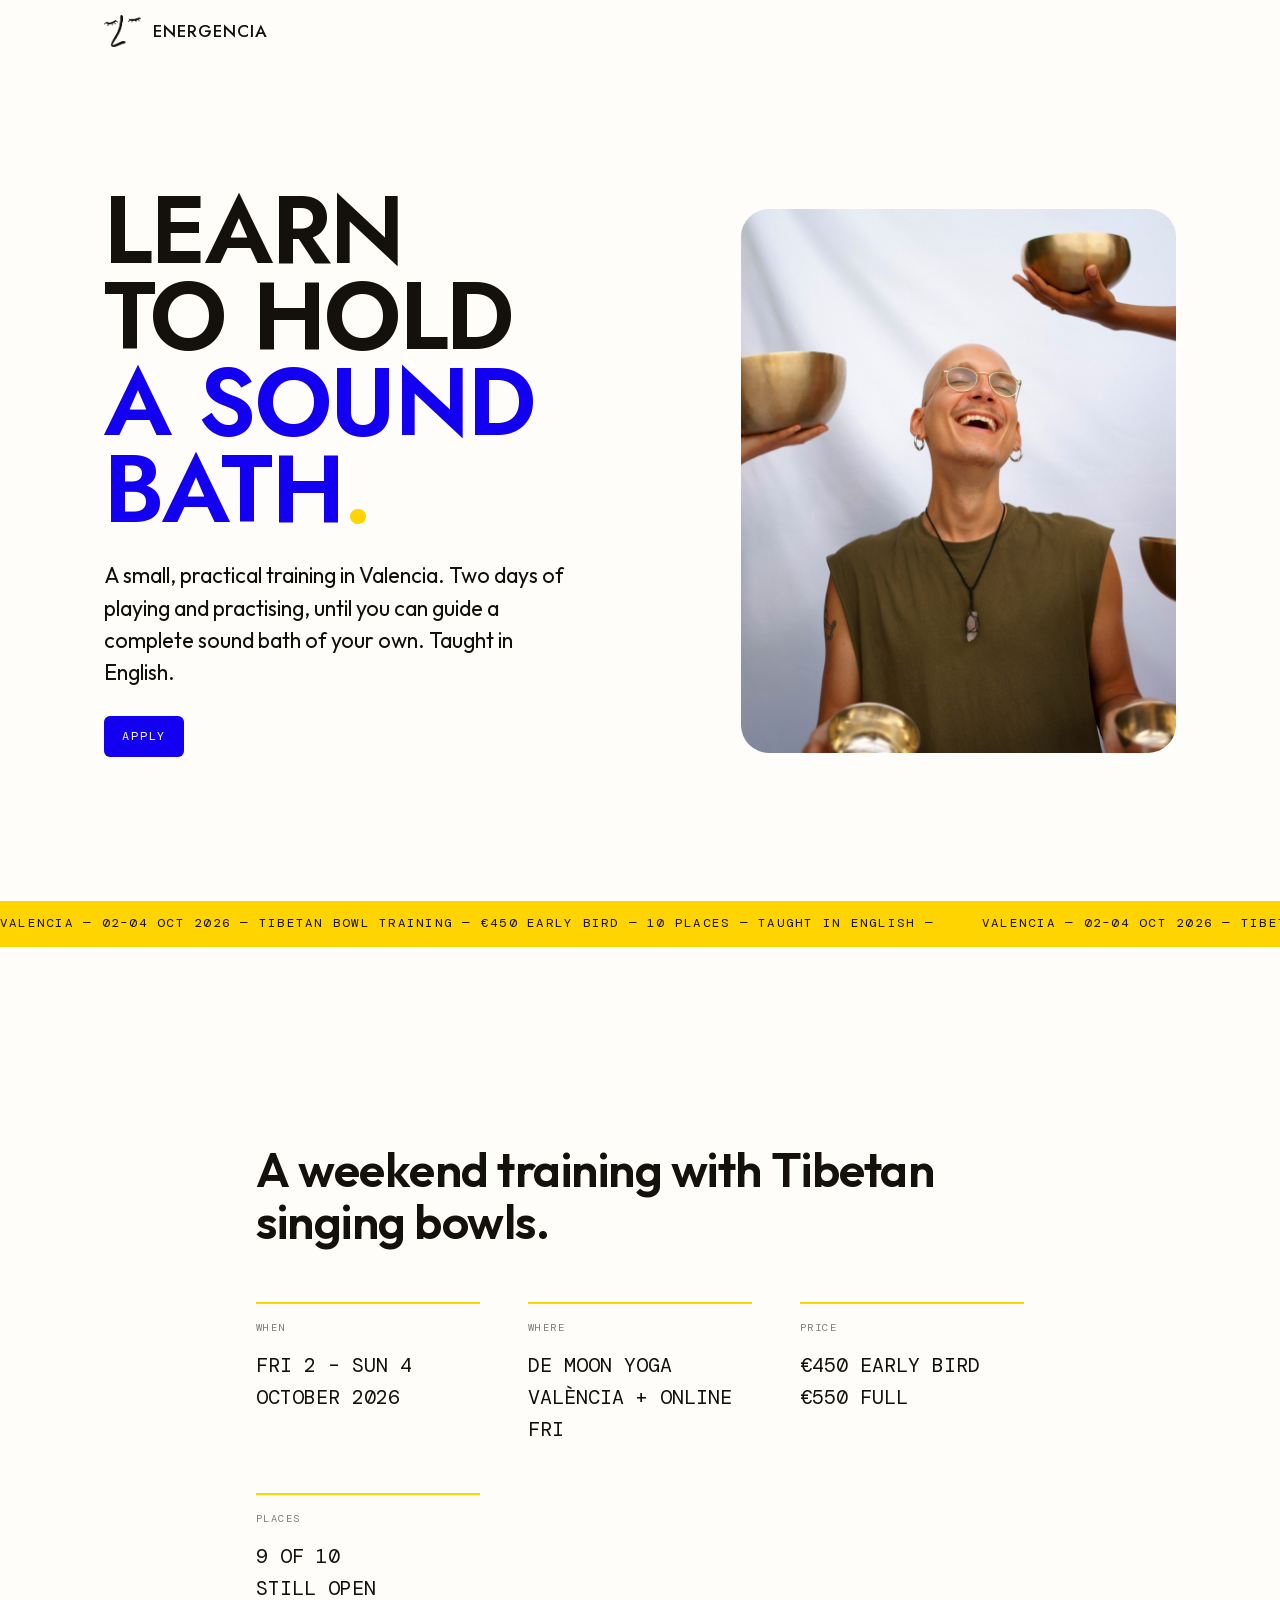
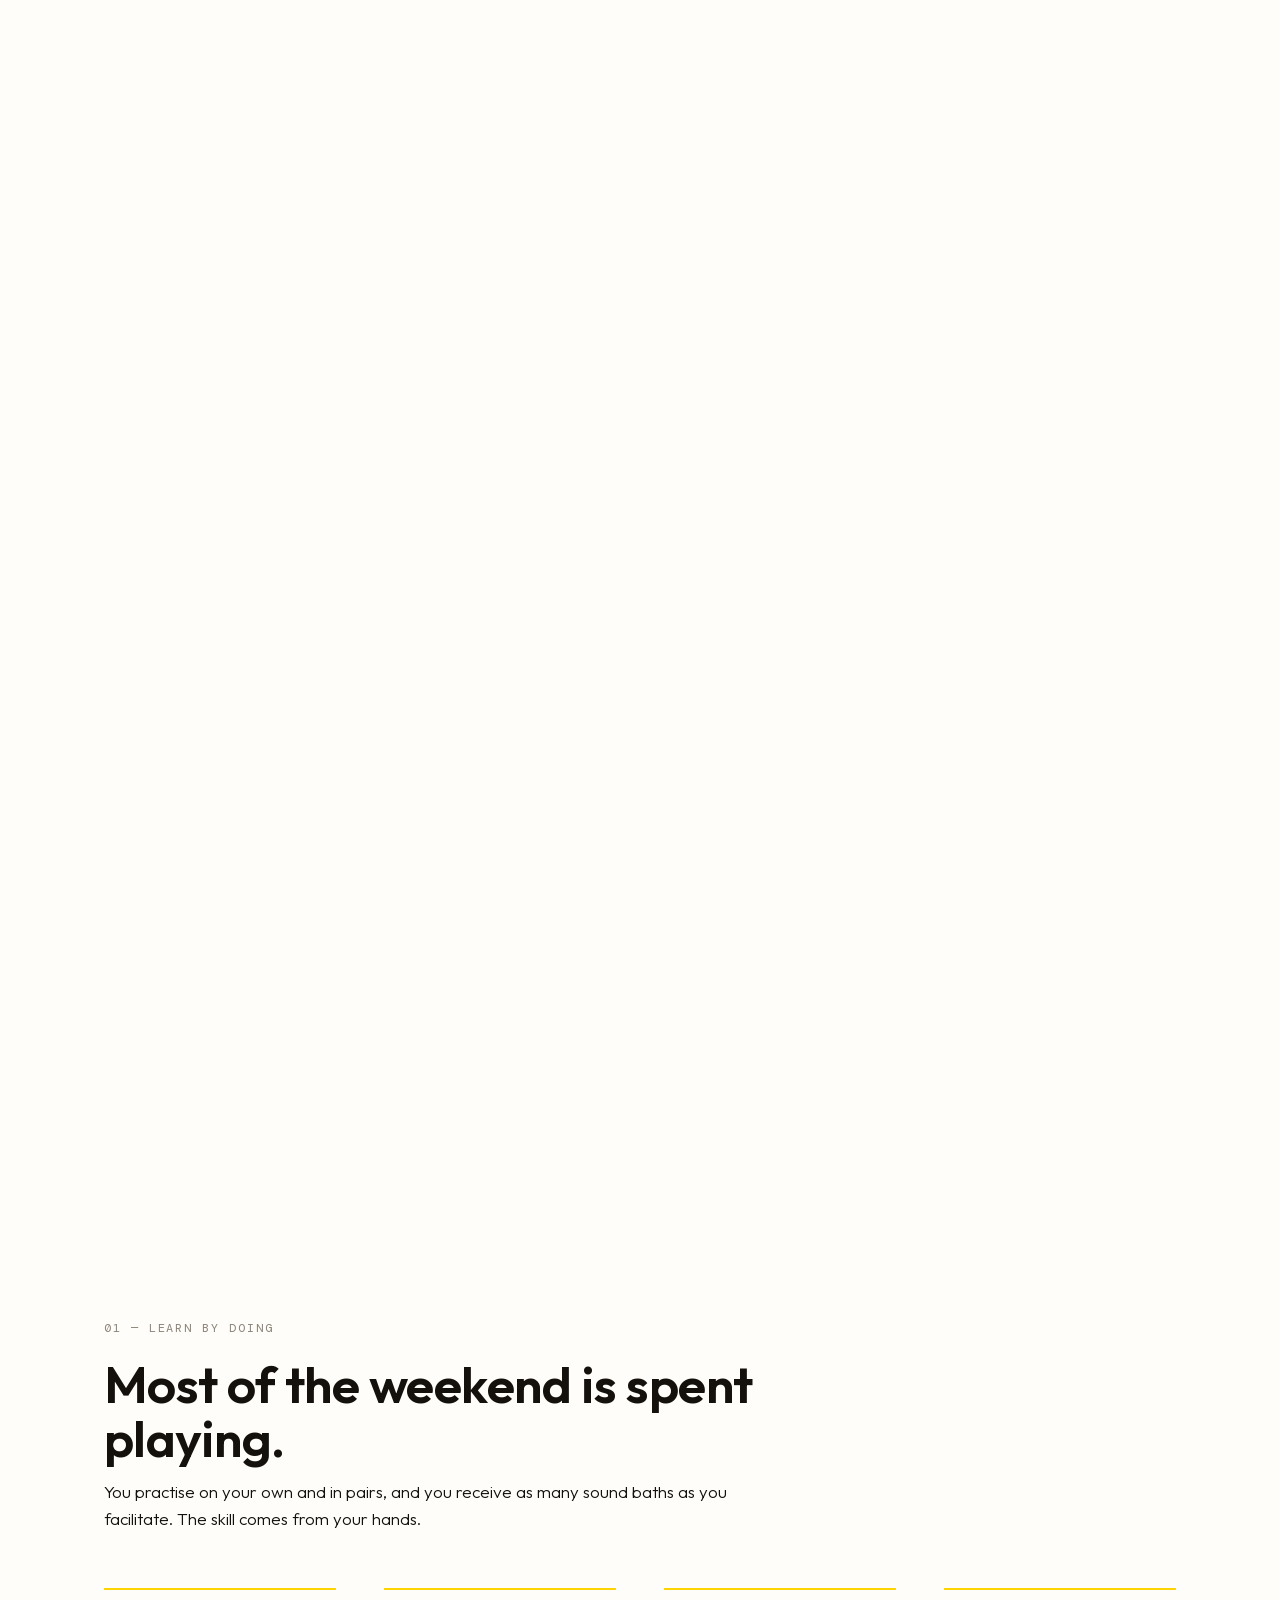
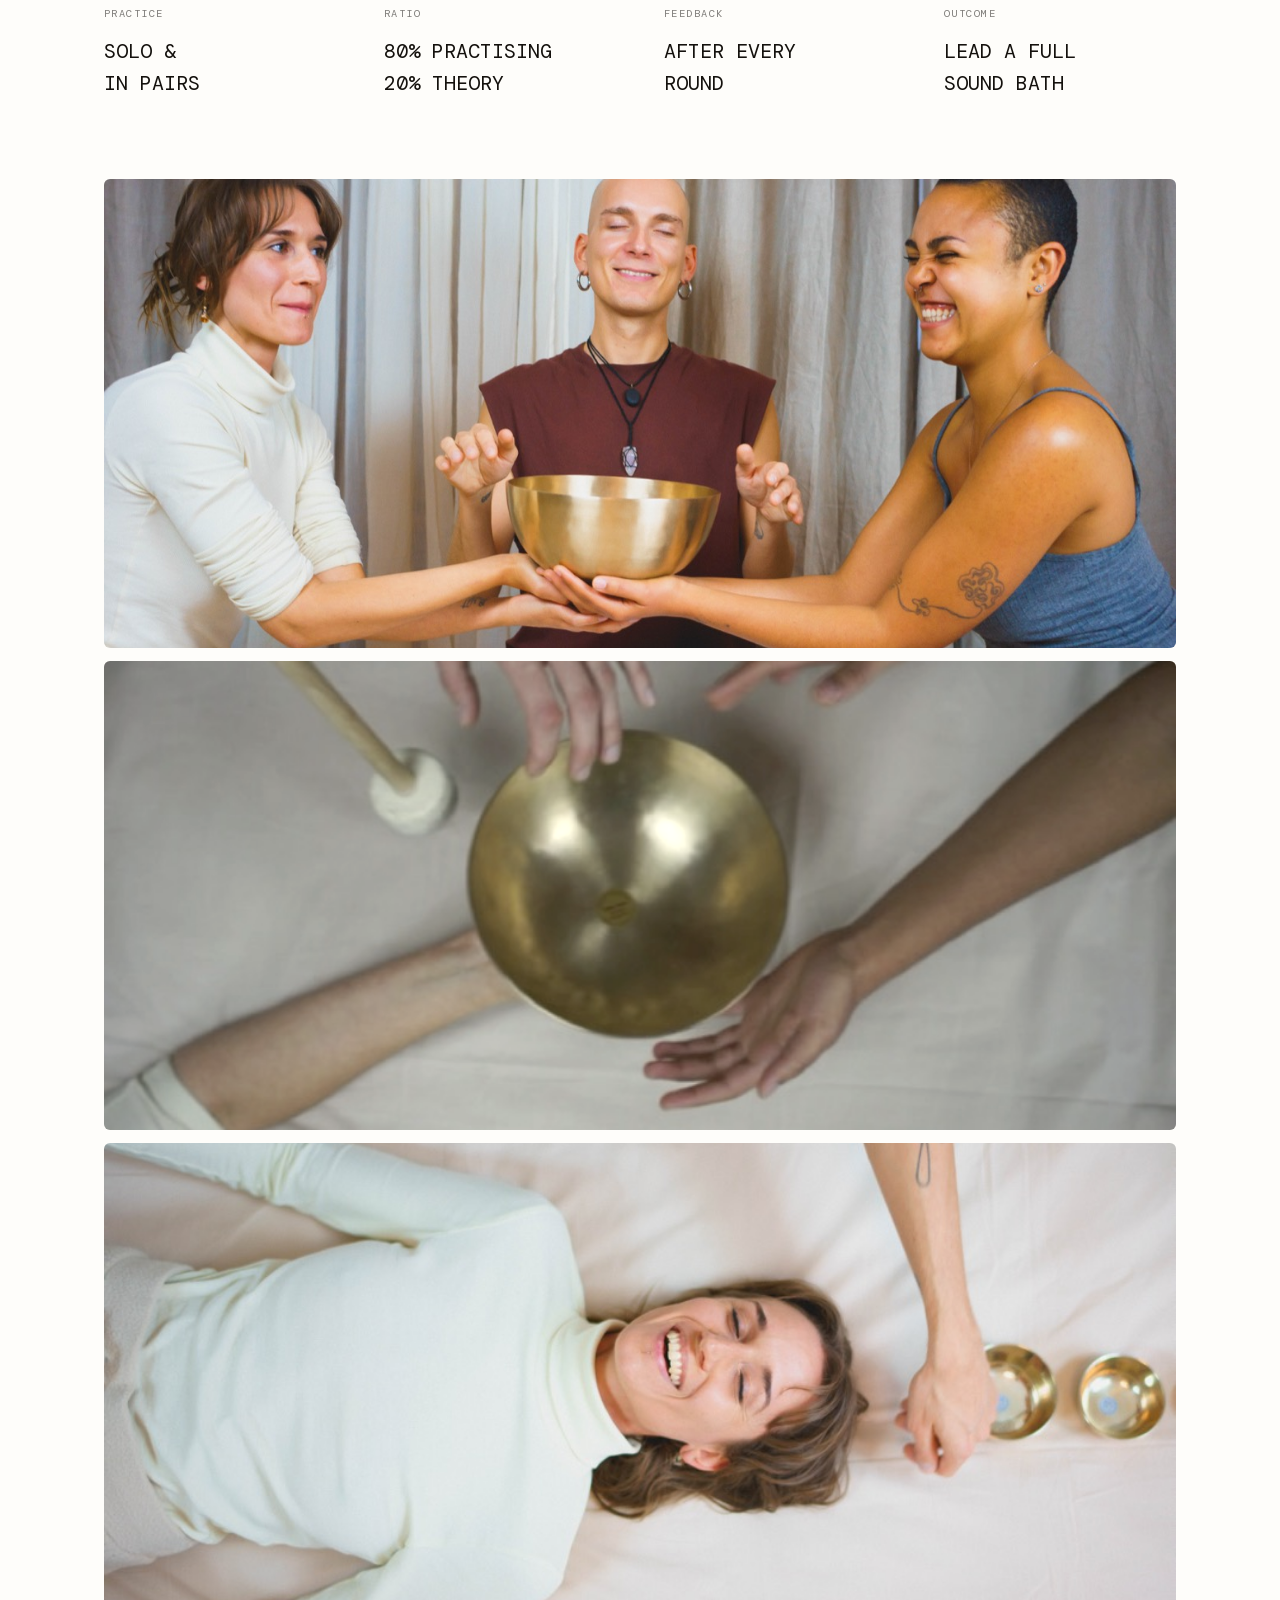
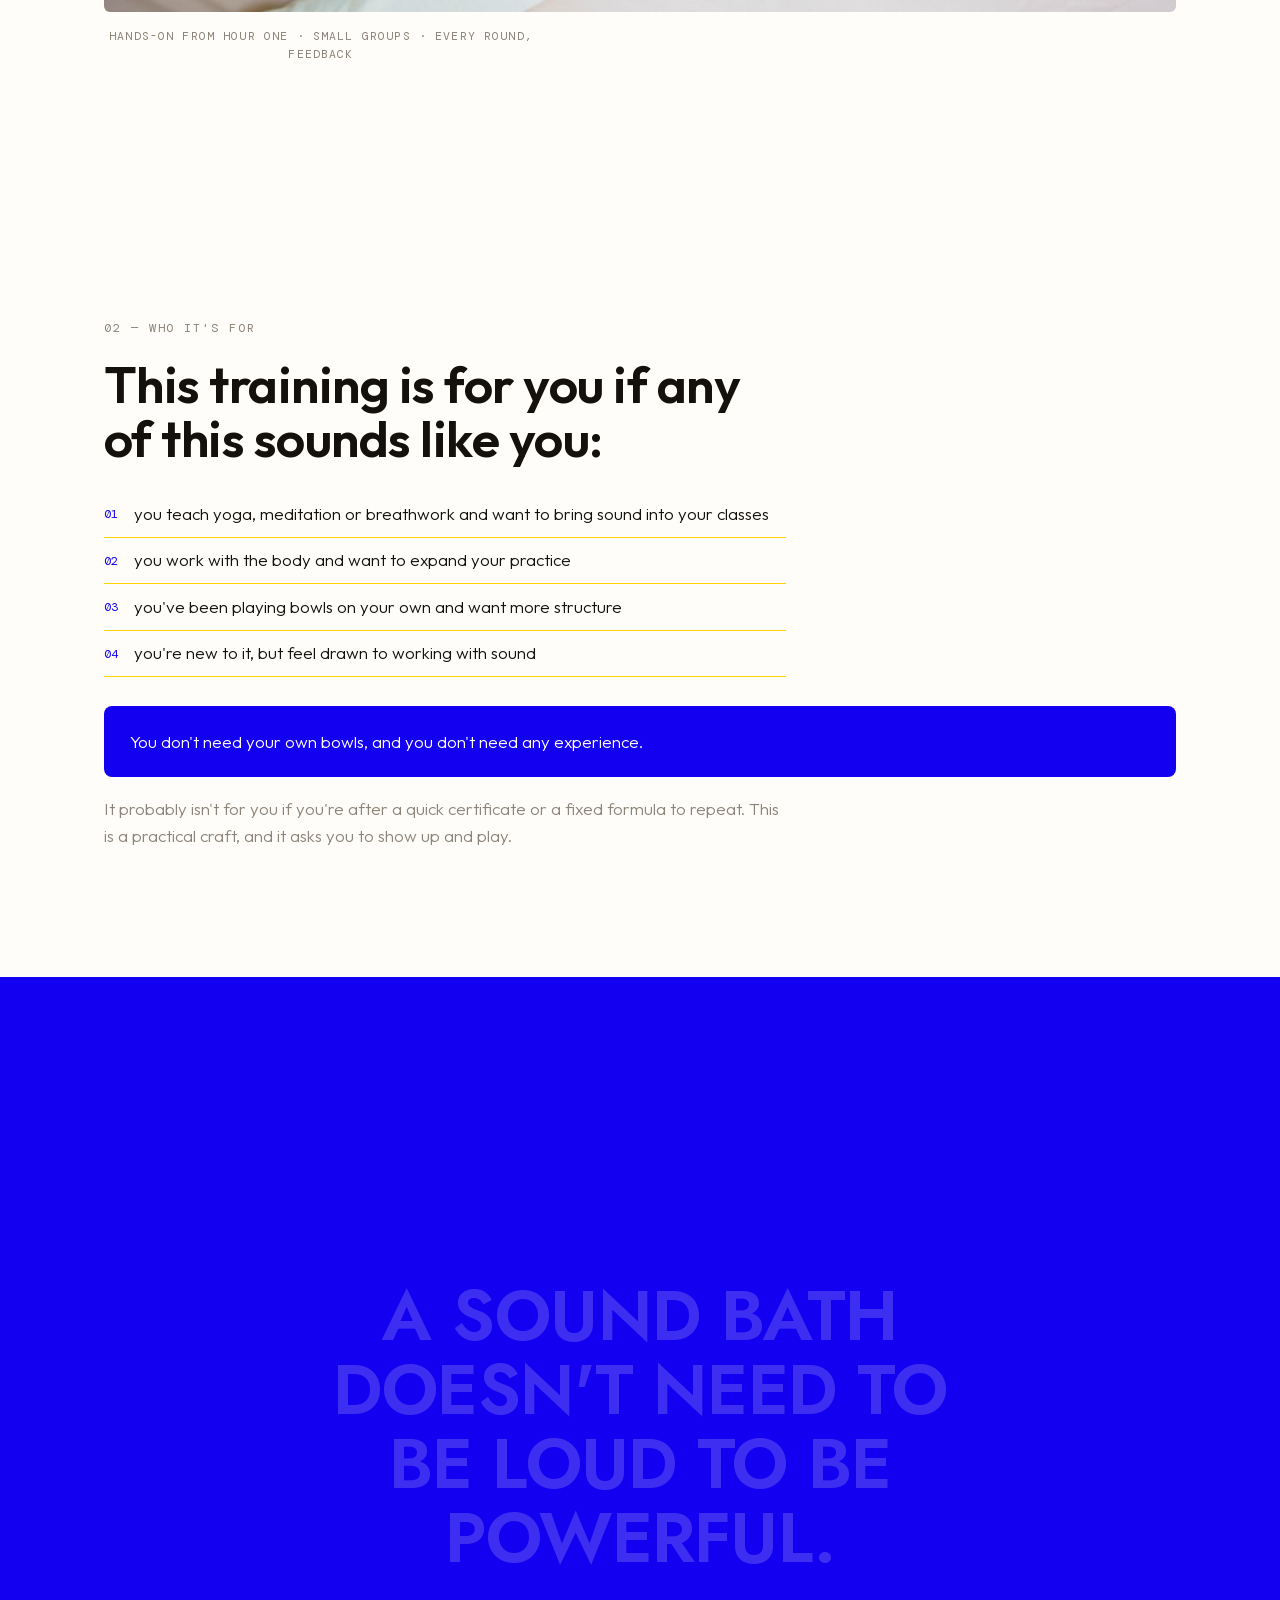
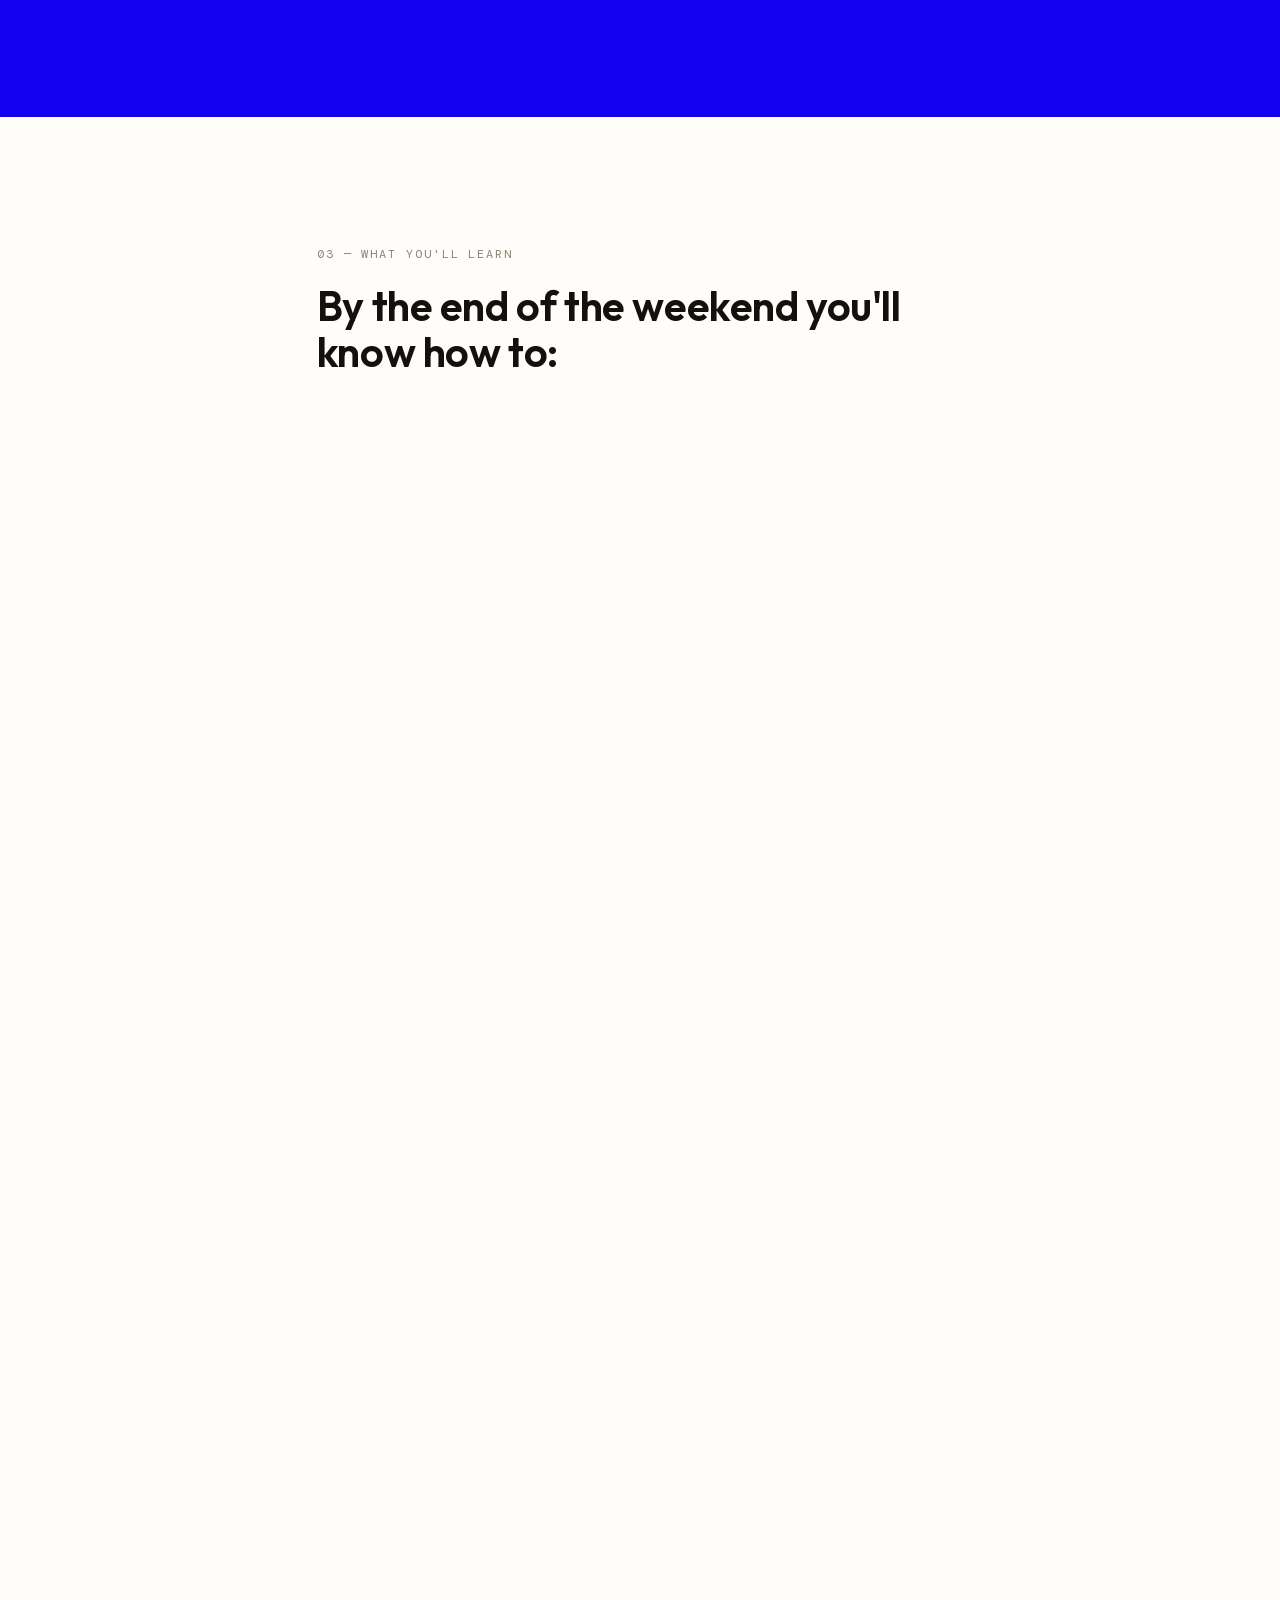
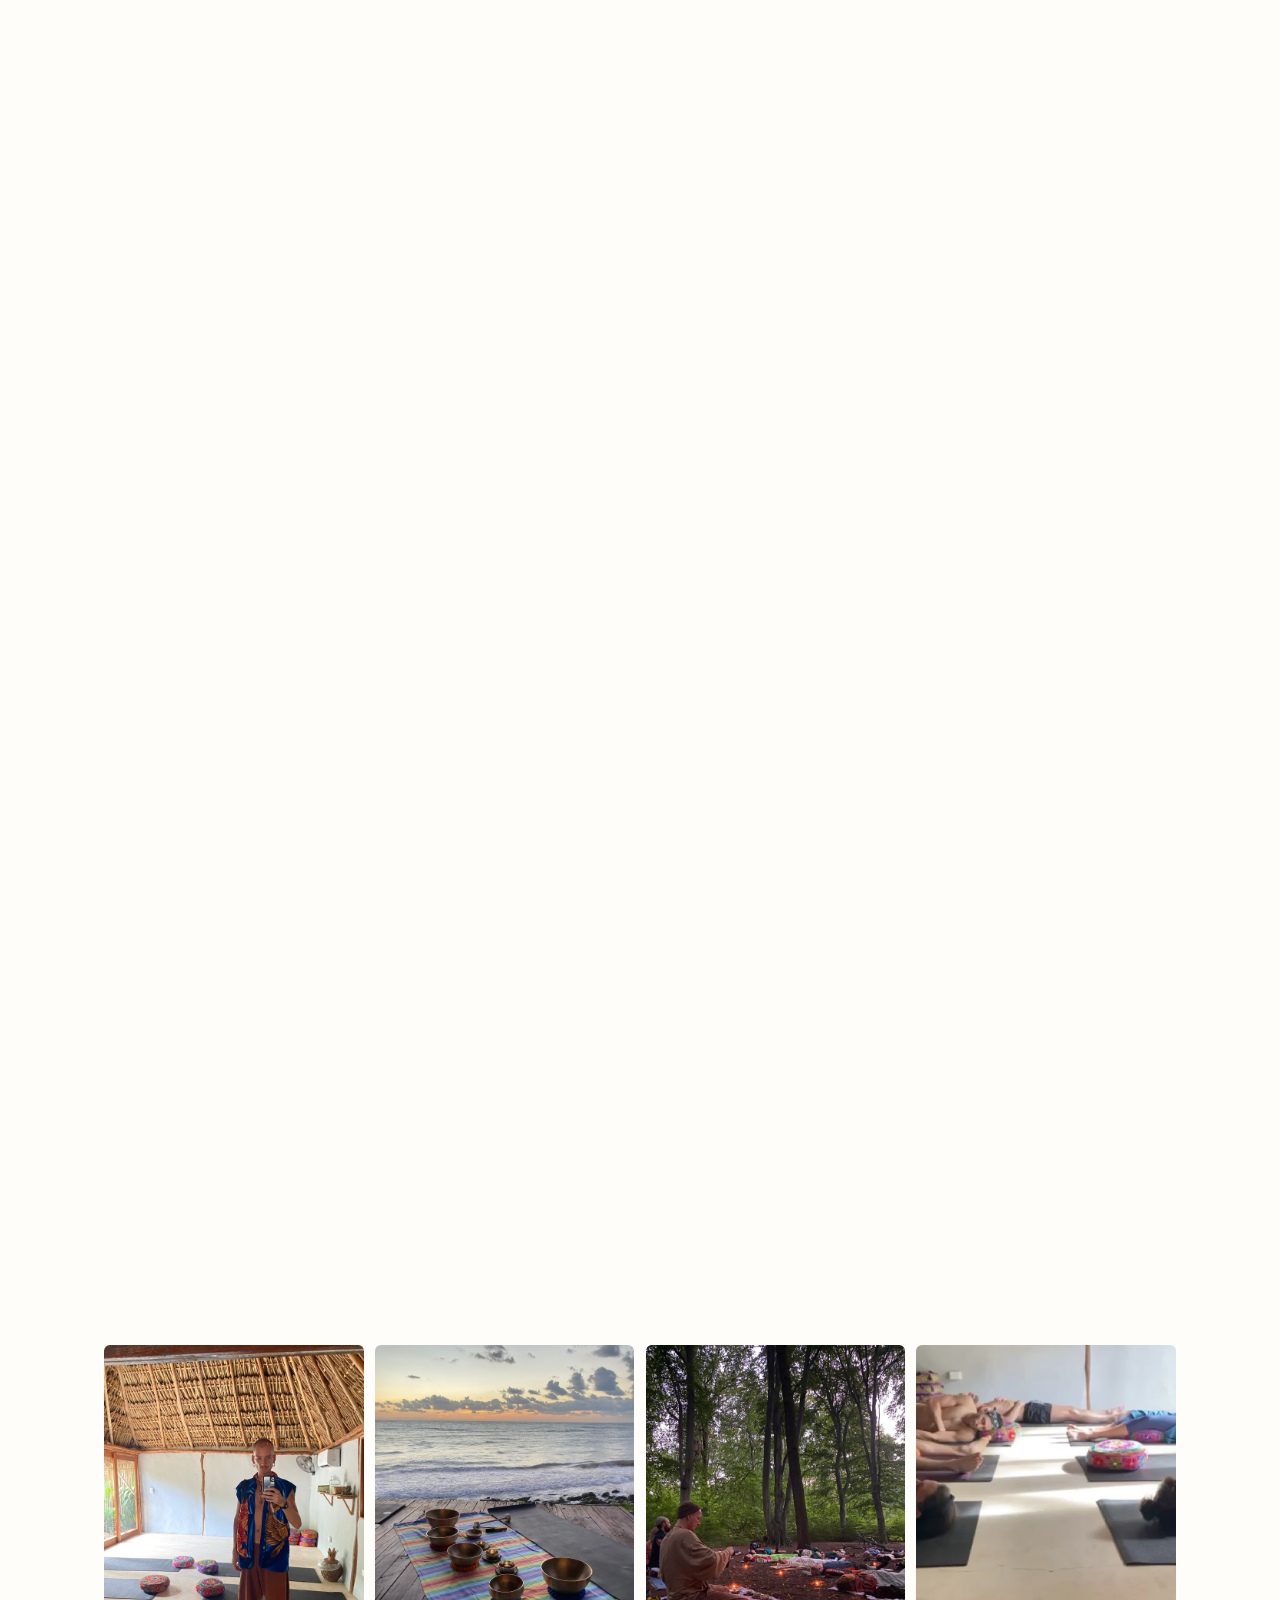
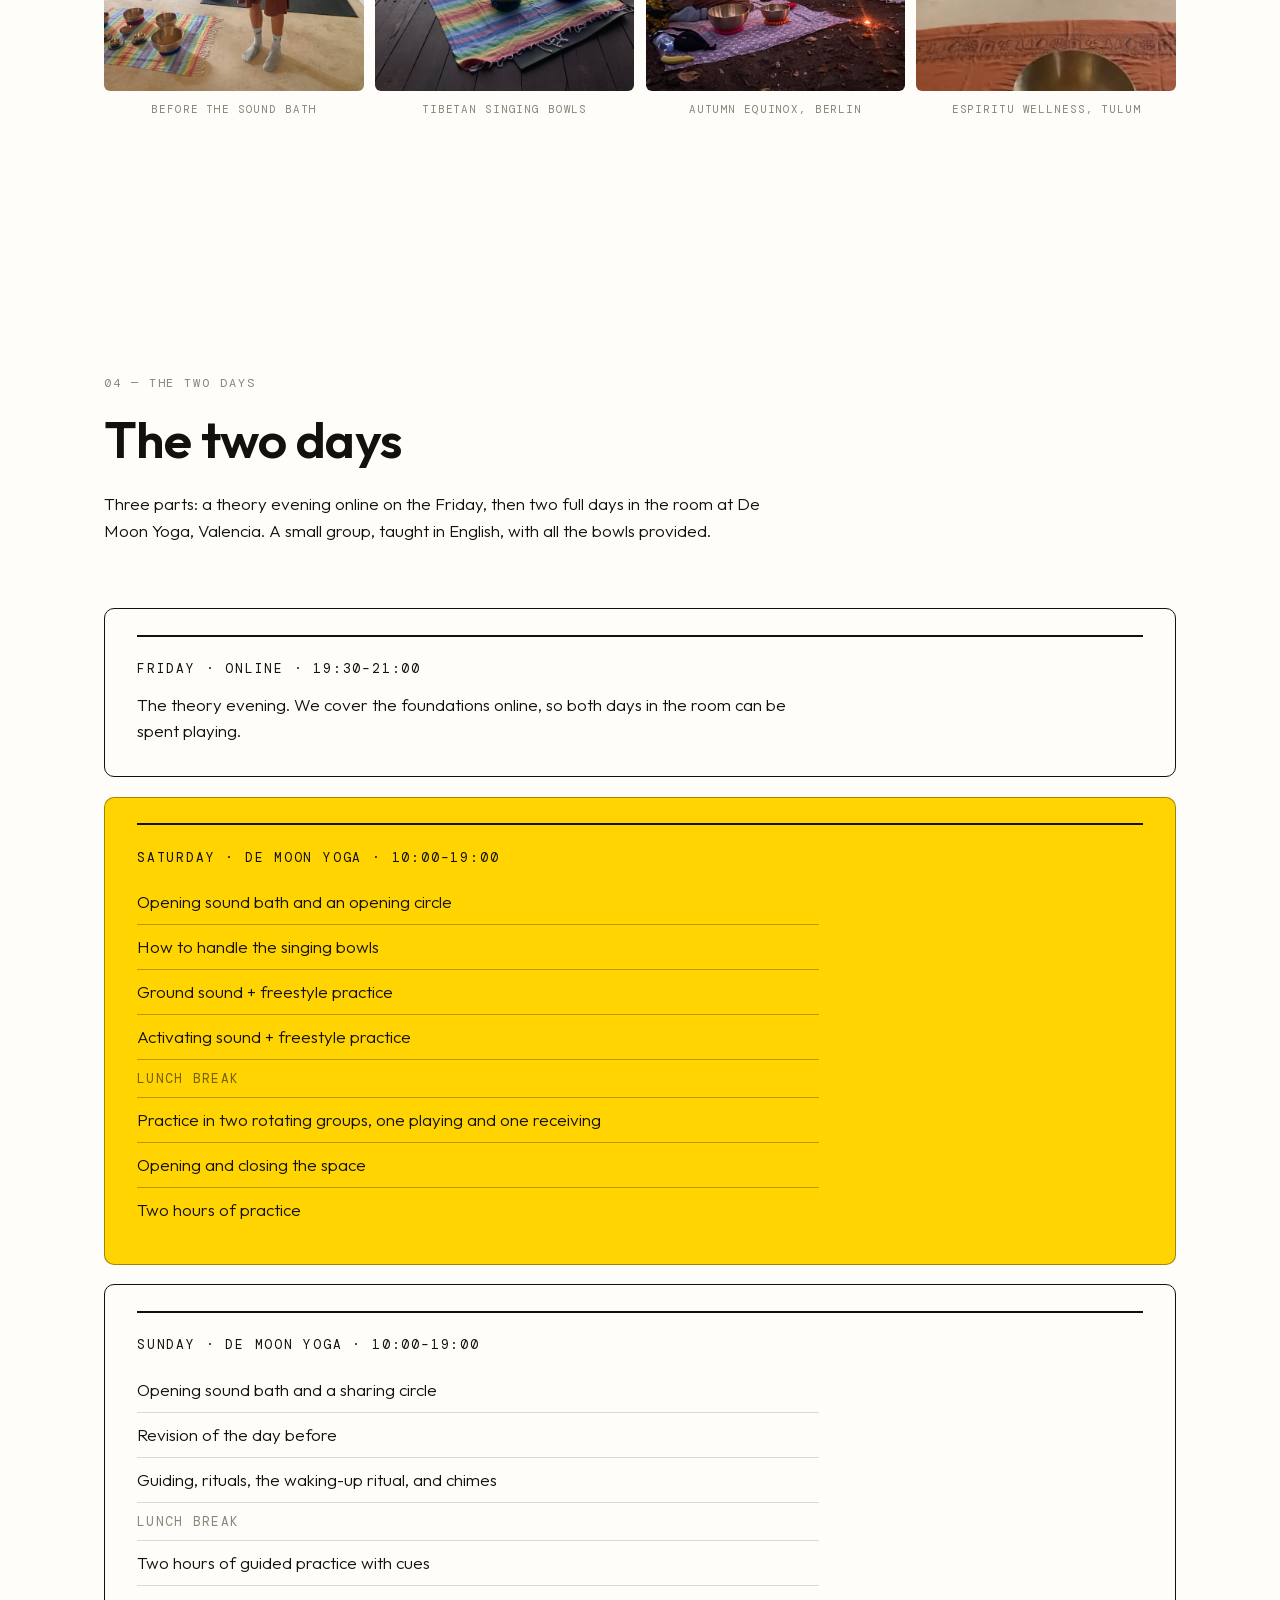
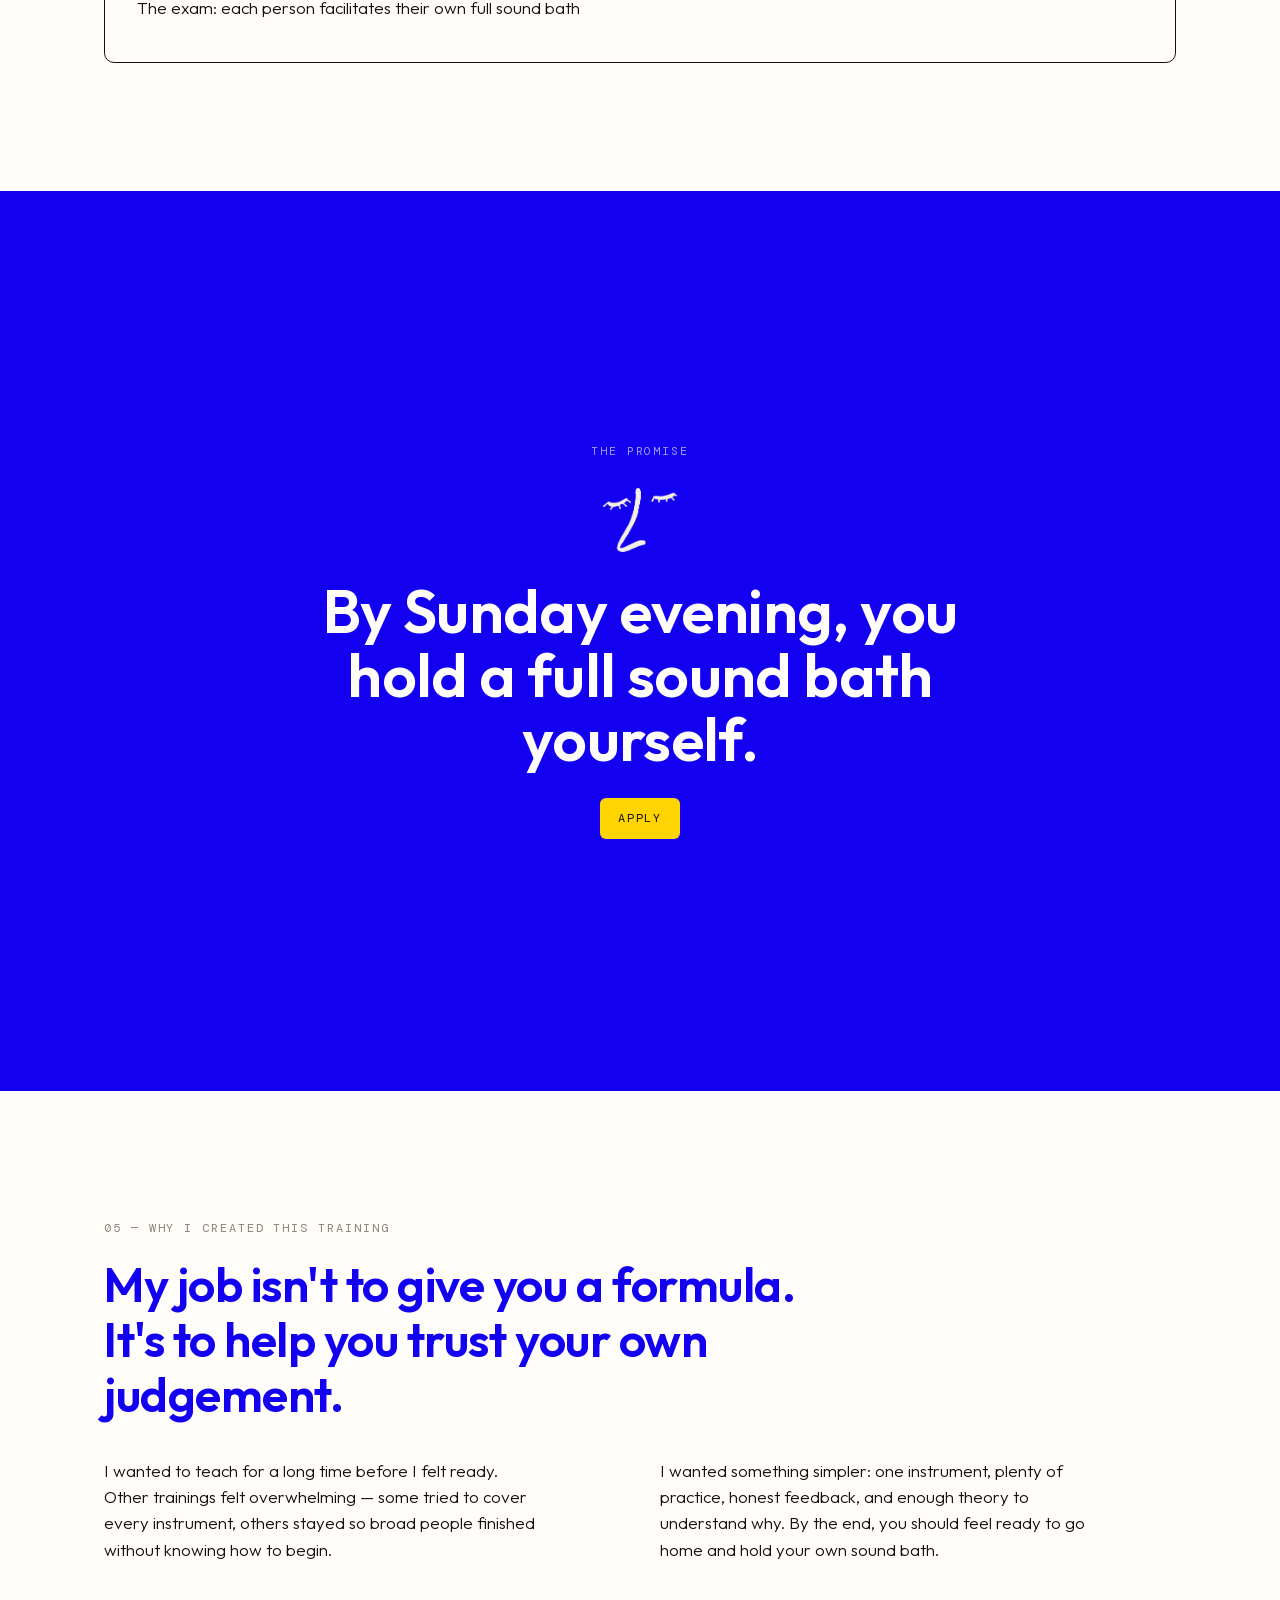
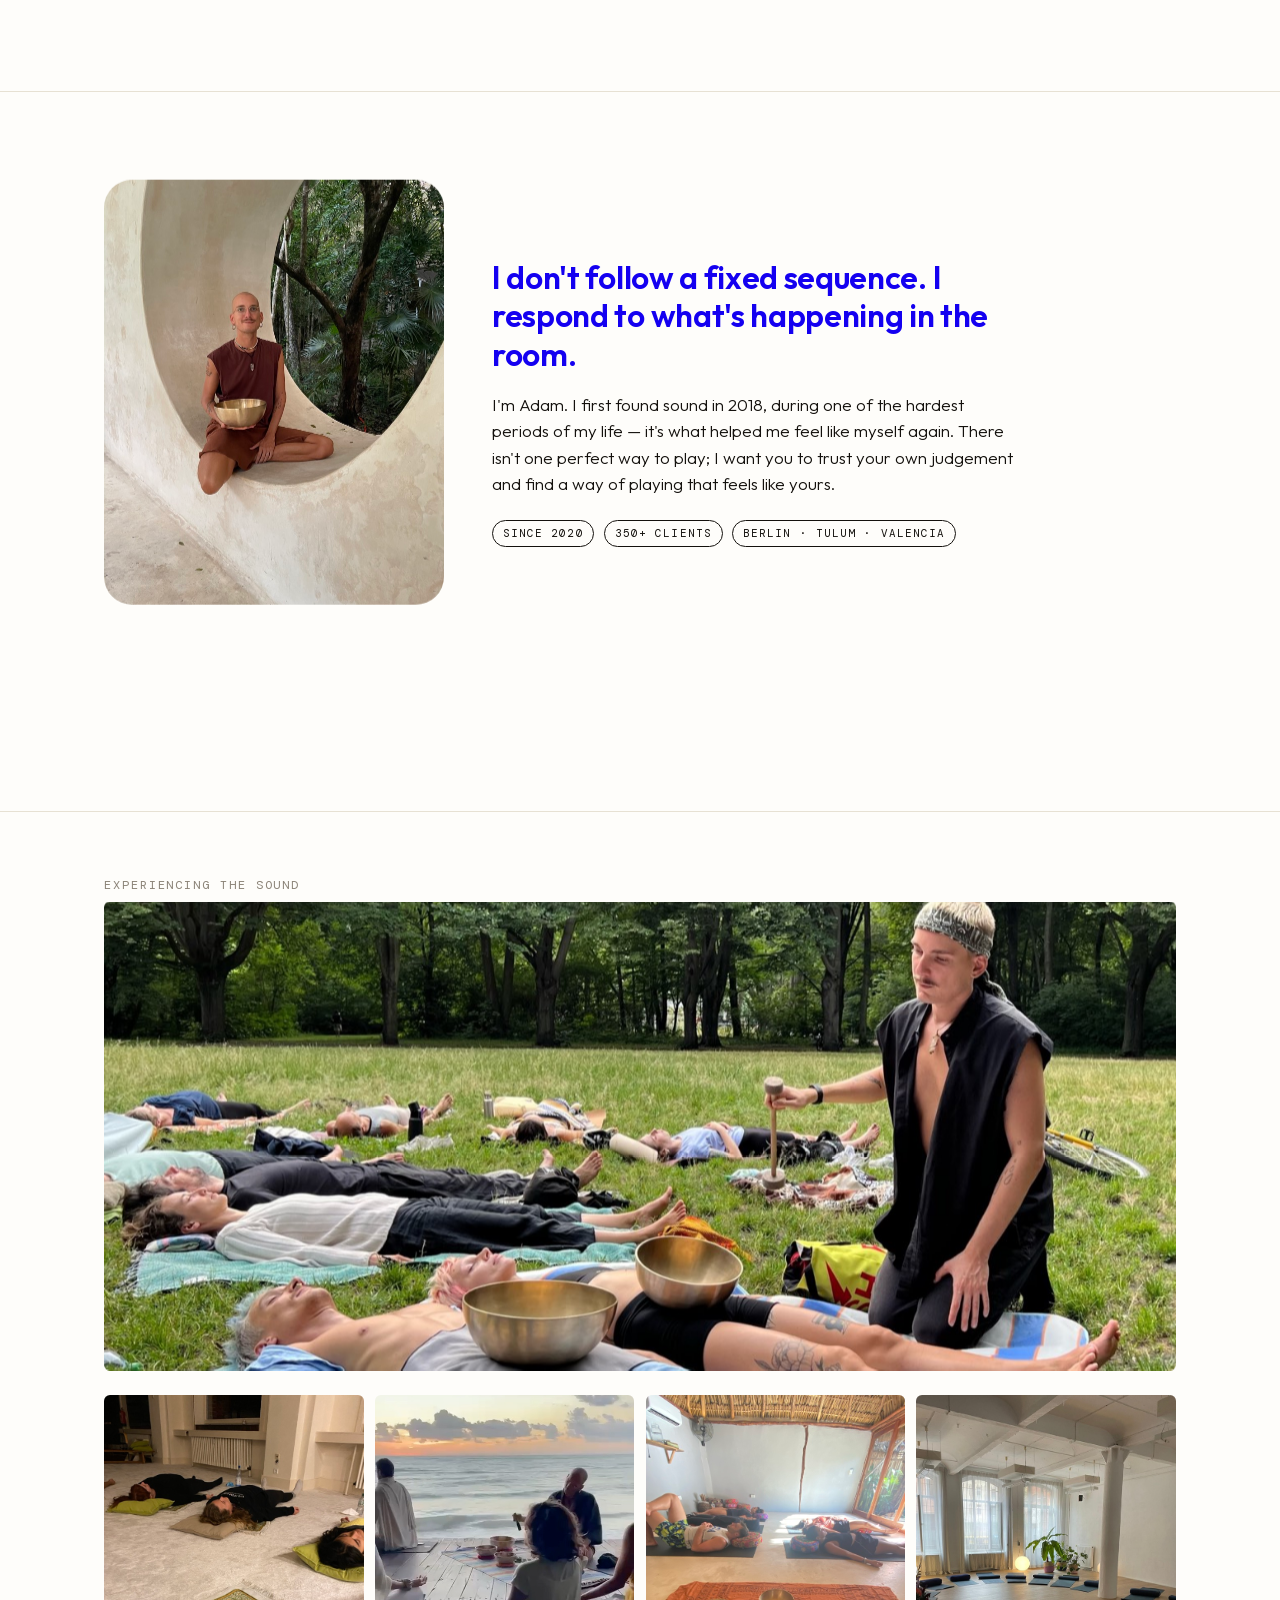
==== index.html @ d0a71955 "Make mobile hero photo taller and more vertical The photo was capped at height: min(34svh, 320px), s" ====
<!DOCTYPE html>
<html lang="en">
<head>
  <meta charset="utf-8">
  <meta name="viewport" content="width=device-width, initial-scale=1">
  <title>Energencia — Sound Bath Facilitation Training · Valencia</title>
  <meta name="description" content="A small, hands-on training in Valencia. Learn to facilitate group sound baths, body-led and honest. Early bird €450.">
  <link rel="icon" href="assets/favicon.png">

  <!-- Fonts: self-hosted (see assets/fonts/fonts.css). No third-party requests, no IP sent to Google. -->
  <link rel="stylesheet" href="assets/fonts/fonts.css">

  <!-- Brand tokens (the backbone) -->
  <link rel="stylesheet" href="tokens.css">

  <style>
    html { scroll-behavior: smooth; }
    @media (prefers-reduced-motion: reduce) { html { scroll-behavior: auto; } }
    ::selection { background: var(--yellow); color: var(--ink); }
    @keyframes floatface-sm { 0%, 100% { transform: translateY(0) rotate(0deg); } 50% { transform: translateY(-3px) rotate(4deg); } }
    @media (prefers-reduced-motion: reduce) { [data-headface] { animation: none !important; } }

    .silhouette { clip-path: polygon(8% 0%, 92% 4%, 100% 22%, 88% 40%, 100% 58%, 94% 82%, 78% 100%, 40% 96%, 18% 100%, 0% 86%, 6% 60%, 0% 38%, 10% 18%);
      overflow: hidden; background: #F4F0E6; }
    .silhouette img { width: 100%; height: 100%; object-fit: cover; display: block; }

    /* ---- Header ---- */
    .site-header { position: sticky; top: 0; z-index: 50; background: var(--white); transition: background-color .35s ease; }
    .site-header.is-scrolled { background: color-mix(in srgb, var(--white) 80%, transparent); backdrop-filter: blur(10px); }
    .header-bar { display: flex; align-items: center; justify-content: space-between; gap: 1rem; padding-block: 0.65rem; min-width: 0; }
    .site-header .lockup img { height: 32px; animation: floatface-sm 6s ease-in-out infinite; }
    .wordmark-wrap { display: inline-block; overflow: hidden; max-width: 200px; transition: max-width .35s ease, opacity .35s ease; }
    .site-header.is-scrolled .wordmark-wrap { max-width: 0; opacity: 0; }
    .nav { display: flex; align-items: center; gap: clamp(0.8rem, 3vw, 1.6rem); font-family: var(--font-mono);
      font-size: 0.7rem; letter-spacing: var(--track-label); text-transform: uppercase; min-width: 0;
      max-width: 0; opacity: 0; overflow: hidden; pointer-events: none; transition: max-width .35s ease, opacity .35s ease; }
    .site-header.is-scrolled .nav { max-width: 600px; opacity: 1; pointer-events: auto; }
    .nav a { text-decoration: none; color: var(--ink); white-space: nowrap; }
    .nav a:hover { opacity: 0.6; }
    .nav a.btn { color: var(--white); }
    .nav a.btn:hover { opacity: 1; transform: translateY(-2px) rotate(-1deg); }
    /* Mobile top bar: full logo at first, same as before. Once scrolled,
       the wordmark collapses to just the icon (existing desktop behaviour)
       and Apply + the IG icon appear together — no Training/About/Price
       links on mobile, there's no room to grow this bar on a phone. */
    @media (max-width: 640px) {
      .nav a:not(.btn) { display: none; }
    }
    .progress { position: absolute; left: 0; bottom: 0; height: 3px; width: 100%; background: var(--klein);
      transform: scaleX(0); transform-origin: left; }

    /* ---- Hero ---- */
    .hero-v2 { position: sticky; top: var(--header-h, 60px); background: var(--white); overflow: hidden;
      height: calc(100svh - var(--header-h, 60px)); display: flex; isolation: isolate; z-index: 1; }
    .hero-row { display: flex; align-items: center; gap: clamp(2rem, 5vw, 4rem); width: 100%; }
    .hero-inner { position: relative; z-index: 1; flex: 1 1 0; min-width: 0; display: flex; flex-direction: column;
      gap: clamp(1.2rem, 3svh, 2rem); padding-block: clamp(1.5rem, 3svh, 3rem) clamp(2rem, 5svh, 3.5rem); }
    .hero-v2 h1 { font-family: var(--font-display); font-weight: 600; text-transform: uppercase;
      font-size: clamp(2.2rem, min(9vw, 12svh), 6rem); line-height: 0.9; letter-spacing: -0.015em; margin: 0; max-width: 14ch; }
    .hero-v2 h1 .row { display: block; overflow: hidden; }
    .hero-v2 h1 .row > span { display: block; transform: translateY(110%); }
    @keyframes heroline-in { to { transform: translateY(0); } }
    .hero-v2 h1 .row > span { animation: heroline-in 1s cubic-bezier(.22,.61,.36,1) forwards; animation-delay: var(--d, 0s); }
    @media (prefers-reduced-motion: reduce) { .hero-v2 h1 .row > span { animation: none; transform: none; } }
    .hero-v2 h1 .klein { color: var(--klein); }
    .hero-v2 h1 .yellow { color: var(--yellow); }
    .hero-media { display: flex; flex-direction: column; align-items: flex-start; gap: clamp(1.2rem, 3svh, 2rem);
      max-width: 60ch; opacity: 0; transform: translateY(20px); animation: heroline-in 1.2s cubic-bezier(.22,.61,.36,1) forwards;
      animation-delay: .85s; }
    @keyframes heroline-in-media { to { opacity: 1; transform: none; } }
    .hero-media { animation-name: heroline-in-media; }
    @media (prefers-reduced-motion: reduce) { .hero-media { animation: none; opacity: 1; transform: none; } }
    .hero-media p { margin: 0; max-width: 34ch; font-size: clamp(1.05rem, 2vw, 1.35rem); line-height: 1.5; font-weight: 400; }
    /* Clean rounded-rectangle photo card (replaces the old irregular
       silhouette clip-path for the hero specifically — other silhouette
       photos on the page are untouched). Fixed-ish width on desktop so it
       reads as a proper photo card beside the text, not an overlay. */
    .hero-silhouette { position: relative; flex: 0 0 clamp(280px, 34vw, 460px); aspect-ratio: 4 / 5;
      border-radius: 28px; overflow: hidden; background: #F4F0E6; }
    .hero-silhouette img { width: 100%; height: 100%; object-fit: cover; display: block; }
    @media (max-width: 860px) {
      /* Photo first, full-width, then the text stacked below — matching
         the mobile design reference exactly. Height is capped by viewport
         (not just width-driven aspect-ratio) so photo + headline + subline
         + button always fit inside the sticky hero's fixed height budget.
         The photo gets the bulk of that budget so it reads as a tall,
         upright portrait rather than a shallow cropped strip; the text
         block below is tightened up to make room for it. */
      .hero-row { flex-direction: column; justify-content: center; gap: clamp(0.6rem, 2.2svh, 1rem); }
      .hero-silhouette { order: -1; flex: none; width: 100%; aspect-ratio: auto; height: min(42svh, 420px); }
      .hero-inner { flex: none; padding-block: 0; gap: clamp(0.5rem, 1.4svh, 0.9rem); }
      .hero-v2 h1 { font-size: clamp(1.75rem, min(7.6vw, 8.5svh), 6rem); }
      .hero-media { gap: clamp(0.5rem, 1.4svh, 0.9rem); }
    }

    /* ---- Every top-level section gets position:relative + isolation so its own
       explicit z-index (set inline per section, strictly increasing in document
       order) always wins — this is what guarantees later content can never be
       bled through by an earlier sticky/pinned section, in any browser. ---- */
    .num-section { position: relative; isolation: isolate; background: var(--white); }

    /* ---- Pin wrapper (facts curtain) ---- */
    .pinwrap { position: relative; isolation: isolate; height: 210svh; background: var(--white); }
    .pinwrap-inner { position: sticky; top: 0; height: 100svh; overflow: hidden; display: flex; flex-direction: column;
      background: var(--white); }
    .scene-quote.pinwrap { height: 260svh; background: var(--klein); }
    .scene-quote .pinwrap-inner { background: var(--klein); }
    /* Pin the "03 — What you'll learn" section so the whole section first
       scrolls fully into place (the natural sticky "catch-up" phase), then the
       extra scroll room here is spent revealing bullets one at a time. */
    .scene-learn.pinwrap { height: 300svh; }
    /* The pinned box is exactly one viewport tall, and this section's full
       content (heading + 7 items + closing note) sits right at that limit —
       trim a little vertical rhythm here so it comfortably fits with margin
       to spare on shorter phones, instead of clipping the last item/note. */
    .scene-learn h2[data-split] { margin-bottom: 0.9rem; }
    .scene-learn .num-list li { padding: 0.45rem 0; }
    .scene-learn .list-tail { padding-top: 0.4rem; }

    /* ---- Marquee ---- */
    @keyframes energencia-marquee { from { transform: translateX(0); } to { transform: translateX(-50%); } }
    .marquee { background: var(--yellow); padding: 0.85rem 0; overflow: hidden; }
    .marquee-track { display: flex; width: max-content; animation: energencia-marquee 26s linear infinite; }
    @media (prefers-reduced-motion: reduce) { .marquee-track { animation: none; } }
    .marquee-track span { font-family: var(--font-mono); font-size: 0.78rem; letter-spacing: 0.18em;
      text-transform: uppercase; white-space: nowrap; padding-right: 3rem; }

    .stat-grid { display: grid; grid-template-columns: repeat(auto-fit, minmax(200px, 1fr)); gap: clamp(1.5rem, 4vw, 3rem); }
    .stat-grid > div { border-top: 2px solid var(--yellow); padding-top: 1rem; }
    .stat-grid .k { font-family: var(--font-mono); font-size: 0.65rem; letter-spacing: 0.14em; text-transform: uppercase;
      opacity: 0.55; margin-bottom: 0.8rem; }
    .stat-grid .v { font-family: var(--font-mono); font-size: clamp(1rem, 1.6vw, 1.25rem); line-height: 1.6; }

    .photogrid { position: absolute; inset: 0; z-index: 5; background: var(--white); display: flex; align-items: center;
      transform: translateY(100%); }
    .photo-caption { margin: 0; text-align: center; font-family: var(--font-mono); font-size: 0.72rem;
      letter-spacing: 0.1em; text-transform: uppercase; color: var(--grey); }
    .photo-col { display: flex; flex-direction: column; align-items: center; gap: 1rem; }
    .photo-col .frame { width: min(48vw, 420px); aspect-ratio: 2 / 3; background: #F4F0E6; border-radius: var(--radius); overflow: hidden; }
    .photo-col .frame img, .photo-col .frame video { width: 100%; height: 100%; object-fit: cover; display: block; }

    /* This particular photo-col lives inside the Facts curtain's fixed 100svh box —
       sizing its frame from viewport WIDTH (like the other photo-cols) can make the
       frame + caption taller than the box on wide-but-short (laptop) viewports,
       clipping the caption. Size from viewport HEIGHT instead so it always fits. */
    /* Source video is 639x1035 — kept a bit under 2x-retina-safe width
       (~320px, i.e. ~480px height at this 2:3 frame) so it stays crisp
       rather than being upscaled past its native resolution. */
    .photogrid .photo-col .frame { width: auto; height: min(46svh, 440px); }
    .photogrid .photo-caption { max-width: 32ch; }

    .section-label { margin-bottom: 1.2rem; }

    /* ---- Numbered lists with yellow rule ---- */
    .num-list { list-style: none; margin: 0 0 1.8rem; padding: 0; display: flex; flex-direction: column; max-width: 62ch; }
    .num-list li { display: flex; gap: 1rem; padding: 0.6rem 0; border-bottom: 1px solid var(--yellow); }
    .num-list .n { font-family: var(--font-mono); font-size: 0.75rem; color: var(--klein); padding-top: 0.35em; flex-shrink: 0; }
    .num-list--hover li { transition: padding-left .2s ease, background .2s ease; }
    .num-list--hover li:hover { padding-left: 0.8rem; background: linear-gradient(to right, rgba(255,212,0,0.35), transparent); }

    .klein-card { background: var(--klein); color: var(--white); border-radius: 8px; padding: 1.4rem 1.6rem; margin-bottom: 1.2rem; }
    .klein-card p { margin: 0; max-width: 62ch; }
    .muted { color: var(--grey); }

    /* ---- Quote scene ---- */
    .scene-quote { background: var(--klein); color: var(--white); }
    .scene-quote .pinwrap-inner { align-items: center; justify-content: center; }
    .scene-quote blockquote { position: relative; margin: 0; font-family: var(--font-display); font-weight: 600;
      text-transform: uppercase; font-size: clamp(1.9rem, 6vw, 4.4rem); line-height: 1.05; letter-spacing: -0.01em;
      max-width: 18ch; text-align: center; padding-inline: clamp(1.25rem, 4vw, 4rem); }

    /* ---- 03 tail note ---- */
    .list-tail { display: flex; gap: 0.9rem; align-items: flex-start; max-width: 62ch; padding-top: 0.6rem; }
    .list-tail .plus { font-family: var(--font-mono); font-weight: 500; font-size: 1.2rem; line-height: 1.4; color: var(--klein); flex-shrink: 0; }
    .list-tail p { margin: 0; font-size: 0.95rem; }

    /* ---- Day cards ---- */
    .day-stack { display: flex; flex-direction: column; }
    .day-card { position: sticky; top: calc(var(--header-h, 60px) + 15px); background: var(--white);
      border: 1px solid var(--ink); border-radius: var(--radius-lg); padding: 1.6rem clamp(1.2rem, 3vw, 2rem) 2rem;
      margin-bottom: 1.2rem; transition: transform .2s ease, opacity .2s ease;
      /* A sticky card's own overflow (past the viewport bottom) can never be
         scrolled into view — the page keeps scrolling but a stuck element's
         box doesn't move, so anything below the fold stays permanently
         unreachable. Saturday's plan (8 items) is long enough to hit this on
         phones. Cap the card to the space actually available and let it
         scroll internally so every item is reachable on any screen size. */
      max-height: calc(100svh - var(--header-h, 60px) - 40px); overflow-y: auto; }
    .day-card:nth-of-type(1) { z-index: 1; }
    .day-card:nth-of-type(2) { z-index: 2; background: var(--yellow); border-color: rgba(20,17,13,0.4); }
    .day-card:nth-of-type(3) { z-index: 3; margin-bottom: 0; }
    .day-card .drawline { height: 2px; background: var(--ink); transform: scaleX(0); transform-origin: left; margin-bottom: 1.4rem; }
    .day-card .head { font-family: var(--font-mono); font-size: 0.8rem; letter-spacing: 0.14em; text-transform: uppercase; margin-bottom: 0.8rem; }
    .day-card ul { list-style: none; margin: 0; padding: 0; display: flex; flex-direction: column; max-width: 62ch; }
    .day-card li { padding: 0.55rem 0; border-bottom: 1px solid rgba(20,17,13,0.15); }
    .day-card li:last-child { border-bottom: none; }
    .day-card li.meta { font-family: var(--font-mono); font-size: 0.8rem; letter-spacing: 0.1em; text-transform: uppercase; color: var(--grey); }
    .day-card:nth-of-type(2) li { border-bottom-color: rgba(20,17,13,0.3); }
    .day-card:nth-of-type(2) li.meta { color: rgba(20,17,13,0.6); }

    /* ---- Promise scene ---- */
    .scene-promise { position: relative; isolation: isolate; background: var(--klein); color: var(--white); }
    .scene-promise .inner { min-height: 100svh; display: flex; align-items: center; justify-content: center;
      padding: clamp(3rem, 8vw, 5rem) clamp(1.25rem, 4vw, 4rem); }
    .scene-promise-content { display: flex; flex-direction: column; align-items: center; gap: clamp(1.4rem, 3svh, 2rem);
      text-align: center; max-width: 700px; }
    .scene-promise .kicker { font-family: var(--font-mono); font-size: 0.72rem; letter-spacing: 0.16em; text-transform: uppercase; color: rgba(254,253,250,0.6); }
    .scene-promise img { height: clamp(48px, 8vw, 64px); width: auto; }
    .scene-promise p.statement { margin: 0; font-weight: 600; letter-spacing: -0.01em; font-size: clamp(2rem, 6vw, 3.8rem);
      line-height: 1.05; max-width: 16ch; }

    .pull-statement { margin: 0 0 2.2rem; font-weight: 600; letter-spacing: -0.01em; font-size: clamp(1.9rem, 5vw, 3rem);
      line-height: 1.15; max-width: 22ch; color: var(--klein); }
    .two-col { display: grid; grid-template-columns: repeat(auto-fit, minmax(220px, 1fr)); gap: clamp(1.5rem, 4vw, 2.5rem); }
    .two-col p { margin: 0; max-width: 40ch; }

    /* ---- About me ---- */
    .about-grid { display: grid; grid-template-columns: min(38vw, 340px) 1fr; gap: clamp(2rem, 5vw, 3rem); align-items: start; }
    @media (max-width: 640px) { .about-grid { grid-template-columns: 1fr; } }
    /* Plain rounded-rect frame, consistent with the other photos on the
       page (hero, photo spread, etc.) instead of the old irregular
       silhouette clip-path. */
    .about-photo { width: 100%; aspect-ratio: 4/5; border-radius: 28px; overflow: hidden; background: #F4F0E6; }
    .about-photo img { width: 100%; height: 100%; object-fit: cover; display: block; }
    .about-lead { margin: 0 0 1.2rem; font-weight: 600; letter-spacing: -0.01em; font-size: clamp(1.5rem, 3.4vw, 2rem);
      line-height: 1.2; color: var(--klein); max-width: 26ch; }
    .pill { font-family: var(--font-mono); font-size: 0.68rem; letter-spacing: 0.1em; text-transform: uppercase;
      border-radius: 999px; padding: 0.4em 0.9em; display: inline-flex; align-items: center; }
    .pill--outline { border: 1px solid var(--ink); }
    .pill--dark { background: var(--ink); color: var(--yellow); font-size: 0.9rem; letter-spacing: normal; text-transform: none; font-family: var(--font-body); padding: 0.55em 1.1em; }
    /* Mobile only: shrink the included-items pills slightly so short ones
       (e.g. "A small group") sit two to a row instead of each forcing its
       own line — design-only change, same copy, same desktop sizing. */
    @media (max-width: 640px) { .pill--dark { font-size: 0.78rem; padding: 0.48em 0.85em; } }
    .pill--final { border: 1px solid rgba(254,253,250,0.4); }
    .pill-row { display: flex; flex-wrap: wrap; gap: 0.6rem; }

    /* ---- Photo spread ---- */
    .spread-wide { background: #F4F0E6; border-radius: var(--radius); aspect-ratio: 16/7; overflow: hidden; margin-bottom: 0.8rem; }
    .spread-wide img { width: 100%; height: 100%; object-fit: cover; display: block; }
    .spread-grid { display: grid; grid-template-columns: repeat(4, 1fr); gap: 0.7rem; }
    @media (max-width: 640px) { .spread-grid { grid-template-columns: repeat(2, 1fr); } }
    /* min-width: 0 overrides the grid item's default auto min-width, which
       otherwise gets sized from a <video>'s intrinsic pixel dimensions (e.g.
       1080px wide) rather than the 1fr track — that was intermittently
       blowing the grid (and the whole page) wider than the viewport,
       killing the left/right margin, on the slots that hold a video. */
    .spread-grid figure { margin: 0; min-width: 0; display: flex; flex-direction: column; gap: 0.6rem; }
    .spread-grid .frame { background: #F4F0E6; border-radius: var(--radius); aspect-ratio: 3/4; overflow: hidden; }
    .spread-grid .frame img, .spread-grid .frame video { width: 100%; height: 100%; object-fit: cover; display: block; }
    .spread-grid figcaption { font-family: var(--font-mono); font-size: 0.68rem; letter-spacing: 0.08em; text-transform: uppercase; color: var(--grey); text-align: center; }

    /* ---- Learn-by-doing photo column: same frame treatment AND proportions
       (16:7, matching .spread-wide) as the photo spread further down, but 3
       equal-size cards stacked one below another, at every screen size. ---- */
    .learn-grid { display: flex; flex-direction: column; gap: 0.8rem; min-width: 0; }
    .learn-grid figure { margin: 0; min-width: 0; }
    .learn-grid .frame { background: #F4F0E6; border-radius: var(--radius); aspect-ratio: 16/7; overflow: hidden; }
    .learn-grid .frame img, .learn-grid .frame video { width: 100%; height: 100%; object-fit: cover; display: block; }
    /* Warms and softens the video slightly so it reads as the same editorial
       tone as the two photos either side of it, rather than looking cooler/
       flatter by comparison. */
    .learn-grid .frame video { filter: sepia(0.14) saturate(0.88) contrast(0.96) brightness(1.03); }

    /* ---- 07 Included (yellow chapter) ---- */
    .included-chapter { position: relative; isolation: isolate; background: var(--yellow); color: var(--ink); }
    .chip-row { display: flex; flex-wrap: wrap; gap: 0.7rem; margin-bottom: clamp(2.5rem, 6vw, 4rem); }
    .dark-callout { padding: clamp(1.8rem, 4vw, 2.5rem); background: var(--ink); color: var(--white); border-radius: var(--radius-lg);
      display: flex; flex-wrap: wrap; align-items: center; justify-content: space-between; gap: 1.2rem; }
    .dark-callout p { margin: 0; font-weight: 500; font-size: clamp(1.15rem, 2.5vw, 1.45rem); line-height: 1.35; max-width: 32ch; }

    /* ---- Voices card stack ---- */
    .stat-5 { text-align: right; text-decoration: none; display: block; transition: opacity .2s ease; }
    .stat-5:hover { opacity: 0.7; }
    .stat-5 .num { font-family: var(--font-mono); font-weight: 500; font-size: clamp(2.4rem, 5vw, 3.2rem); line-height: 1; color: var(--klein); }
    .stat-5 .lbl { font-family: var(--font-mono); font-size: 0.68rem; letter-spacing: 0.1em; text-transform: uppercase; color: var(--grey); text-decoration: underline; }
    .reviews-link { font-family: var(--font-mono); font-size: 0.75rem; letter-spacing: 0.06em; color: var(--klein); text-decoration: none; border-bottom: 1px solid currentColor; padding-bottom: 2px; }
    .reviews-link:hover { opacity: 0.7; }
    .card-stack { position: relative; height: 460px; display: flex; align-items: center; justify-content: center; overflow-x: clip; }
    .card-stack figure { position: absolute; margin: 0; width: min(70%, 320px); padding: 1.5rem; background: #F4F0E6;
      border-radius: var(--radius-lg); box-shadow: 0 8px 20px rgba(0,0,0,0.08); transition: transform .25s ease; }
    .card-stack figure:hover { transform: var(--hover-transform, none); }
    .card-stack blockquote { margin: 0 0 0.6rem; font-size: 0.85rem; line-height: 1.45; }
    .card-stack figcaption { font-family: var(--font-mono); font-size: 0.66rem; color: var(--grey); }
    .card-stack .card-a { top: 0; transform: rotate(-6deg) translateX(-110px); }
    .card-stack .card-b { bottom: 0; transform: rotate(4deg) translateX(110px); }
    .card-stack .card-c { position: relative; width: min(75%, 360px); padding: 1.8rem; background: var(--klein); color: var(--white);
      border-radius: var(--radius-lg); z-index: 1; box-shadow: 0 12px 28px rgba(0,0,0,0.18); }
    .card-stack .card-c blockquote { font-size: 0.95rem; }
    .card-stack .card-c figcaption { opacity: 0.8; }
    /* On narrow viewports the ±110px peek offset pushed the two cream cards mostly
       or entirely outside .card-stack's own clipped bounds (overflow-x: clip),
       since the container itself is much narrower than on desktop — they were
       essentially invisible, not just subtle. Pull the peek distance in so both
       stay inside the visible area. */
    @media (max-width: 640px) {
      .card-stack { height: 420px; }
      .card-stack figure { width: min(74%, 320px); }
      .card-stack .card-a { transform: rotate(-6deg) translateX(-38px); }
      .card-stack .card-b { transform: rotate(4deg) translateX(38px); }
    }

    /* ---- Price ---- */
    .price-cards { display: flex; gap: 1.2rem; flex-wrap: wrap; }
    .price-card { border-radius: var(--radius-lg); padding: clamp(1.4rem, 3vw, 2rem); }
    .price-card--klein { background: var(--klein); color: var(--white); }
    .price-card--outline { border: var(--border); }
    .price-card .amount { font-family: var(--font-mono); font-size: clamp(3rem, 7vw, 4.5rem); font-weight: 500; line-height: 1; }
    .price-card--outline .amount { font-weight: 400; color: var(--grey); }
    /* Mobile only: the two cards were just barely too wide to both fit on
       one row and fell back to stacking full-width. Force them side by
       side (equal width) instead, matching the design reference. */
    @media (max-width: 640px) {
      .price-cards { flex-wrap: nowrap; gap: 0.7rem; }
      .price-card { flex: 1 1 0; min-width: 0; padding: 1.1rem 1rem; }
      .price-card .amount { font-size: clamp(1.8rem, 9vw, 2.4rem); }
    }
    .price-card .tag { font-family: var(--font-mono); font-size: 0.7rem; letter-spacing: 0.14em; text-transform: uppercase; margin-top: 0.6rem; opacity: 0.75; }
    .price-card--outline .tag { color: var(--grey); opacity: 1; }
    .price-grid { display: grid; grid-template-columns: repeat(auto-fit, minmax(260px, 1fr)); gap: clamp(2rem, 5vw, 3rem); align-items: start; }
    .fact-row { display: flex; gap: 1rem; padding: 0.7rem 0; border-bottom: var(--border); }
    .fact-row:last-of-type { border-bottom: none; }
    .fact-row .k { font-family: var(--font-mono); font-size: 0.68rem; letter-spacing: 0.1em; text-transform: uppercase; color: var(--grey); flex-shrink: 0; width: 9ch; }

    /* ---- FAQ ---- */
    .faq-list { display: flex; flex-direction: column; max-width: 62ch; }
    .faq-item { border-bottom: var(--border); }
    .faq-item summary { cursor: pointer; list-style: none; display: flex; justify-content: space-between;
      align-items: baseline; gap: 1rem; padding: 1.3rem 0; font-weight: 600; font-size: var(--fs-body); }
    .faq-item summary::-webkit-details-marker { display: none; }
    .faq-item summary::after { content: "+"; font-family: var(--font-mono); font-size: 0.9rem; color: var(--klein); flex-shrink: 0; }
    .faq-item[open] summary::after { content: "–"; }
    .faq-item p { margin: 0; padding: 0 0 1.3rem; }
    .faq-item p.placeholder { color: var(--grey); font-family: var(--font-mono); font-size: 0.9375rem; }

    /* ---- Final call ---- */
    .final-call { position: relative; isolation: isolate; background: var(--klein); color: var(--white); }
    .final-call .inner { display: flex; flex-direction: column; gap: 1.6rem; padding-block: clamp(4.5rem, 11vw, 8.5rem); }
    .final-call img { height: 36px; width: auto; align-self: flex-start; }
    .final-call .kicker { font-family: var(--font-mono); font-size: 0.72rem; letter-spacing: 0.16em; text-transform: uppercase; opacity: 0.75; }
    .final-call h2 { font-family: var(--font-display); font-weight: 600; text-transform: uppercase;
      font-size: clamp(2rem, 5.5vw, 3.4rem); line-height: 0.95; margin: 0; max-width: 20ch; color: var(--white); }
    .final-bottom { display: flex; flex-direction: column; align-items: flex-start; gap: 1.4rem;
      padding-top: 0.6rem; border-top: 1px solid rgba(254,253,250,0.25); }
    .final-bottom p { margin: 0; max-width: 34ch; font-size: clamp(1.1rem, 2.2vw, 1.3rem); font-weight: 300; }

    /* ---- Buttons ---- */
    .btn--yellow { background: var(--yellow); color: var(--ink); }
    .btn--inverse { background: var(--white); color: var(--klein); }
    .btn:hover { transform: translateY(-3px) rotate(-1.5deg); }

    /* ---- Footer ---- */
    footer.section { position: relative; isolation: isolate; background: var(--white); border-top: var(--border); }
    .footer-grid { display: grid; grid-template-columns: 1.2fr 1fr 1fr; gap: clamp(1.5rem, 4vw, 3rem); margin-bottom: 2rem; }
    @media (max-width: 640px) { .footer-grid { grid-template-columns: 1fr; } }
    .footer-col { display: flex; flex-direction: column; gap: 0.6rem; font-size: 0.9rem; }
    .footer-col .col-label { font-family: var(--font-mono); font-size: 0.68rem; letter-spacing: 0.12em; text-transform: uppercase; color: var(--grey); margin-bottom: 0.2rem; }
    .footer-col a { text-decoration: none; }
    .footer-col a:hover { color: var(--klein); }
    .ig-link { display: inline-flex; align-items: center; }
    /* Header IG icon: only on the mobile top bar, always visible there
       (not tied to the scroll-triggered nav reveal). Hidden on desktop,
       where the footer link is enough. */
    .header-ig { display: none; color: var(--ink); }
    @media (max-width: 640px) {
      .header-ig { display: inline-flex; max-width: 0; opacity: 0; overflow: hidden; pointer-events: none;
        transition: max-width .35s ease, opacity .35s ease; }
      .site-header.is-scrolled .header-ig { max-width: 40px; opacity: 1; pointer-events: auto; }
    }
    .footer-brand img { height: 40px; width: auto; align-self: flex-start; transition: transform .3s ease; }
    .footer-brand img:hover { transform: rotate(6deg); }
    .footer-brand .wordmark { font-size: 1rem; }
    .footer-brand p { margin: 0; color: var(--grey); font-size: 0.88rem; max-width: 22ch; }
    .footer-bottom { display: flex; flex-wrap: wrap; justify-content: space-between; gap: 0.6rem; padding-top: 1.2rem;
      border-top: var(--border); font-family: var(--font-mono); font-size: 0.7rem; letter-spacing: 0.08em; text-transform: uppercase; color: var(--grey); }
    .legal-row { display: flex; flex-wrap: wrap; gap: 0.5rem 1.25rem; margin-top: 1rem; }
    .legal-row a { text-decoration: none; }
  </style>
</head>
<body>

  <!-- Header -->
  <header class="site-header" data-header="true">
    <div class="progress" data-progress="true"></div>
    <div class="wrap header-bar">
      <a class="lockup" href="#top" aria-label="Energencia home">
        <img src="assets/logo-face-ink.png" alt="Energencia" data-headface="true">
        <span class="wordmark-wrap"><span class="wordmark">Energencia</span></span>
      </a>
      <a href="https://instagram.com/energencia.es" aria-label="Energencia on Instagram" class="ig-link header-ig">
        <svg width="20" height="20" viewBox="0 0 24 24" fill="none" aria-hidden="true">
          <rect x="2" y="2" width="20" height="20" rx="5.5" stroke="currentColor" stroke-width="1.8"/>
          <circle cx="12" cy="12" r="4.5" stroke="currentColor" stroke-width="1.8"/>
          <circle cx="17.3" cy="6.7" r="1.1" fill="currentColor"/>
        </svg>
      </a>
      <nav class="nav" data-headnav="true">
        <a href="#training">Training</a>
        <a href="#about">About</a>
        <a href="#price">Price</a>
        <a class="btn btn--signal" href="https://forms.gle/iTy1PEj1dVYHadny7" target="_blank" rel="noopener">Apply</a>
      </nav>
    </div>
  </header>

  <!-- Hero -->
  <section id="top" class="hero-v2">
    <div class="wrap hero-row">
      <div class="hero-inner">
        <h1>
          <span class="row"><span style="--d:0s">Learn</span></span>
          <span class="row"><span style="--d:.16s">to hold</span></span>
          <span class="row"><span class="klein" style="--d:.32s">a sound</span></span>
          <span class="row"><span class="klein" style="--d:.48s">bath<span class="yellow">.</span></span></span>
        </h1>
        <div class="hero-media">
          <p>A small, practical training in Valencia. Two days of playing and practising, until you
            can guide a complete sound bath of your own. Taught in English.</p>
          <a class="btn btn--primary" href="https://forms.gle/iTy1PEj1dVYHadny7" target="_blank" rel="noopener">Apply</a>
        </div>
      </div>
      <div class="hero-silhouette" aria-hidden="true">
        <img src="assets/photos/hero-photo.jpg" alt="" loading="eager">
      </div>
    </div>
  </section>

  <!-- Marks the true document-flow boundary right after the hero. The hero itself is
       position:sticky with nothing bounding its own containing block, so it never
       "unsticks" in a way JS can detect from its own rect; this plain, non-sticky
       marker is what the header-collapse observer below watches instead. -->
  <div data-hero-end="true" style="height: 1px;" aria-hidden="true"></div>

  <!-- Facts chapter -->
  <div class="pinwrap" data-pinwrap="true" style="z-index: 2;">
    <div class="pinwrap-inner">
      <div class="marquee" data-marquee="true" aria-hidden="true">
        <div class="marquee-track">
          <span>Valencia — 02–04 Oct 2026 — Tibetan bowl training — €450 early bird — 10 places — taught in English —</span>
          <span>Valencia — 02–04 Oct 2026 — Tibetan bowl training — €450 early bird — 10 places — taught in English —</span>
        </div>
      </div>
      <div style="flex: 1; display: flex; align-items: center; width: 100%;">
        <div class="wrap" style="padding-block: clamp(3rem, 7vw, 5rem); display: flex; flex-direction: column; gap: clamp(2.5rem, 6svh, 4.5rem);">
          <h2 data-split="true" style="font-size: clamp(1.8rem, 4.5vw, 3rem); line-height: 1.08; margin: 0; max-width: 24ch;">A weekend training with Tibetan singing bowls.</h2>
          <div class="stat-grid" data-stagger="true">
            <div><div class="k">When</div><div class="v">FRI 2 – SUN 4<br>OCTOBER 2026</div></div>
            <div><div class="k">Where</div><div class="v">DE MOON YOGA<br>VALÈNCIA + ONLINE FRI</div></div>
            <div><div class="k">Price</div><div class="v">€450 EARLY BIRD<br>€550 FULL</div></div>
            <div><div class="k">Places</div><div class="v">9 OF 10<br>STILL OPEN</div></div>
          </div>
        </div>
      </div>
      <div class="photogrid" data-photogrid="true">
        <div class="wrap" style="width: 100%; display: flex; justify-content: center;">
          <div class="photo-col">
            <div class="frame">
              <video src="assets/photos/facts-bowls.mov" poster="assets/photos/facts-bowls-poster.jpg"
                autoplay muted loop playsinline aria-hidden="true"></video>
            </div>
            <p class="photo-caption" data-reveal="true">Sound Bath at Papaya Playa, Tulum</p>
          </div>
        </div>
      </div>
    </div>
  </div>

  <!-- 01 Learn by doing -->
  <section id="training" class="num-section" style="z-index: 3;">
    <div class="wrap section">
      <p class="label section-label" data-reveal="true">01 — Learn by doing</p>
      <h2 data-split="true" style="font-size: clamp(1.9rem, 5vw, 3.2rem); line-height: 1.06; margin: 0 0 0.9rem; max-width: 20ch;">Most of the weekend is spent playing.</h2>
      <p data-reveal="true" style="margin: 0 0 clamp(2.5rem, 6vw, 3.5rem); max-width: 62ch;">You practise on your own and in pairs, and you receive as many sound baths as you facilitate. The skill comes from your hands.</p>
      <div class="stat-grid" data-stagger="true" style="margin-bottom: clamp(3rem, 7vw, 5rem);">
        <div><div class="k">Practice</div><div class="v">SOLO &amp;<br>IN PAIRS</div></div>
        <div><div class="k">Ratio</div><div class="v">80% PRACTISING<br>20% THEORY</div></div>
        <div><div class="k">Feedback</div><div class="v">AFTER EVERY<br>ROUND</div></div>
        <div><div class="k">Outcome</div><div class="v">LEAD A FULL<br>SOUND BATH</div></div>
      </div>
      <div class="learn-grid" data-stagger="true">
        <figure>
          <div class="frame"><img src="assets/photos/learn-photo-top.jpg" alt="Passing a singing bowl in a group sound bath" loading="lazy"></div>
        </figure>
        <figure>
          <div class="frame">
            <video src="assets/photos/learn-video.mp4" poster="assets/photos/learn-video-poster.jpg"
              autoplay muted loop playsinline data-rate="0.6" aria-hidden="true"></video>
          </div>
        </figure>
        <figure>
          <div class="frame"><img src="assets/photos/learn-photo.jpg" alt="Practising with the bowls" loading="lazy"></div>
        </figure>
      </div>
      <p class="photo-caption" data-reveal="true" style="margin-top: 1rem;">Hands-on from hour one · small groups · every round, feedback</p>
    </div>
  </section>

  <!-- 02 Who it's for -->
  <section class="num-section" style="z-index: 4;">
    <div class="wrap section">
      <p class="label section-label" data-reveal="true">02 — Who it's for</p>
      <h2 data-split="true" style="font-size: clamp(1.9rem, 5vw, 3.2rem); line-height: 1.06; margin: 0 0 1.6rem; max-width: 20ch;">This training is for you if any of this sounds like you:</h2>
      <ol class="num-list">
        <li><span class="n">01</span><span>you teach yoga, meditation or breathwork and want to bring sound into your classes</span></li>
        <li><span class="n">02</span><span>you work with the body and want to expand your practice</span></li>
        <li><span class="n">03</span><span>you've been playing bowls on your own and want more structure</span></li>
        <li><span class="n">04</span><span>you're new to it, but feel drawn to working with sound</span></li>
      </ol>
      <div class="klein-card">
        <p>You don't need your own bowls, and you don't need any experience.</p>
      </div>
      <p class="muted" style="margin: 0; max-width: 62ch;">It probably isn't for you if you're after a quick certificate or a fixed formula to repeat. This is a practical craft, and it asks you to show up and play.</p>
    </div>
  </section>

  <!-- Pinned quote scene -->
  <section class="scene-quote pinwrap" data-scene-quote="true" data-pinwrap="true" style="z-index: 5;">
    <div class="pinwrap-inner" data-scene-pin="true">
      <blockquote data-scene-words="true">A sound bath doesn't need to be loud to be powerful.</blockquote>
    </div>
  </section>

  <!-- 03 What you'll learn -->
  <div class="pinwrap scene-learn" data-pinwrap="true" data-learn-pin="true" style="z-index: 6;">
    <div class="pinwrap-inner">
      <div class="wrap section">
        <p class="label section-label" data-reveal="true">03 — What you'll learn</p>
        <h2 data-split="true" style="font-size: clamp(1.7rem, 4vw, 2.6rem); line-height: 1.1; margin: 0 0 1.4rem; max-width: 22ch;">By the end of the weekend you'll know how to:</h2>
        <ol class="num-list num-list--hover" data-scrublist="true">
          <li><span class="n">01</span><span>choose and care for Tibetan singing bowls</span></li>
          <li><span class="n">02</span><span>strike and play them with confidence</span></li>
          <li><span class="n">03</span><span>shape grounding and more activating parts of a session</span></li>
          <li><span class="n">04</span><span>use rhythm, repetition and silence with intention</span></li>
          <li><span class="n">05</span><span>guide people into and out of deep rest</span></li>
          <li><span class="n">06</span><span>hold space for a group</span></li>
          <li><span class="n">07</span><span>facilitate a complete sound bath from beginning to end</span></li>
        </ol>
        <div class="list-tail" data-scrubtail="true">
          <span class="plus" aria-hidden="true">+</span>
          <p>You'll also understand the foundations behind the practice: nervous system regulation, brain waves, the role of rhythm, and where sound sits within modern wellbeing.</p>
        </div>
      </div>
    </div>
  </div>

  <!-- Photo break -->
  <section class="num-section" style="z-index: 7;">
    <div class="wrap section">
      <div class="spread-grid" data-stagger="true">
        <figure>
          <div class="frame"><img src="assets/photos/break-1.jpg" alt="Before the sound bath" loading="lazy"></div>
          <figcaption>Before the sound bath</figcaption>
        </figure>
        <figure>
          <div class="frame"><img src="assets/photos/break-2.jpg" alt="Tibetan Singing Bowls" loading="lazy"></div>
          <figcaption>Tibetan Singing Bowls</figcaption>
        </figure>
        <figure>
          <div class="frame"><img src="assets/photos/break-3.jpg" alt="Autumn Equinox, Berlin" loading="lazy"></div>
          <figcaption>Autumn Equinox, Berlin</figcaption>
        </figure>
        <figure>
          <div class="frame">
            <video src="assets/photos/espiritu-video.mov" poster="assets/photos/espiritu-video-poster.jpg"
              autoplay muted loop playsinline aria-hidden="true"></video>
          </div>
          <figcaption>Espiritu Wellness, Tulum</figcaption>
        </figure>
      </div>
    </div>
  </section>

  <!-- 04 The two days -->
  <section class="num-section" style="z-index: 8;">
    <div class="wrap section">
      <p class="label section-label" data-reveal="true">04 — The two days</p>
      <h2 data-split="true" style="font-size: clamp(1.9rem, 5vw, 3.2rem); line-height: 1.06; margin: 0 0 1.6rem; max-width: 20ch;">The two days</h2>
      <p data-reveal="true" style="margin: 0 0 clamp(2.5rem, 6vw, 4rem); max-width: 62ch;">Three parts: a theory evening online on the Friday, then two full days in the room at De Moon Yoga, Valencia. A small group, taught in English, with all the bowls provided.</p>
      <div class="day-stack">
        <div class="day-card" data-daycard="true">
          <div class="drawline" data-drawline="true"></div>
          <div class="head">Friday · online · 19:30–21:00</div>
          <p style="margin: 0;">The theory evening. We cover the foundations online, so both days in the room can be spent playing.</p>
        </div>
        <div class="day-card" data-daycard="true">
          <div class="drawline" data-drawline="true"></div>
          <div class="head">Saturday · De Moon Yoga · 10:00–19:00</div>
          <ul>
            <li>Opening sound bath and an opening circle</li>
            <li>How to handle the singing bowls</li>
            <li>Ground sound + freestyle practice</li>
            <li>Activating sound + freestyle practice</li>
            <li class="meta">Lunch break</li>
            <li>Practice in two rotating groups, one playing and one receiving</li>
            <li>Opening and closing the space</li>
            <li>Two hours of practice</li>
          </ul>
        </div>
        <div class="day-card" data-daycard="true">
          <div class="drawline" data-drawline="true"></div>
          <div class="head">Sunday · De Moon Yoga · 10:00–19:00</div>
          <ul>
            <li>Opening sound bath and a sharing circle</li>
            <li>Revision of the day before</li>
            <li>Guiding, rituals, the waking-up ritual, and chimes</li>
            <li class="meta">Lunch break</li>
            <li>Two hours of guided practice with cues</li>
            <li>The exam: each person facilitates their own full sound bath</li>
          </ul>
        </div>
      </div>
    </div>
  </section>

  <!-- The promise -->
  <section class="scene-promise" style="z-index: 9;">
    <div class="inner">
      <div class="scene-promise-content" data-stagger="true">
        <div class="kicker">The promise</div>
        <img src="assets/logo-face-white.png" alt="">
        <p class="statement">By Sunday evening, you hold a full sound bath yourself.</p>
        <a class="btn btn--yellow" href="https://forms.gle/iTy1PEj1dVYHadny7" target="_blank" rel="noopener">Apply</a>
      </div>
    </div>
  </section>

  <!-- 05 Why I created this training -->
  <section class="num-section" style="z-index: 10;">
    <div class="wrap section">
      <p class="label section-label" data-reveal="true">05 — Why I created this training</p>
      <p class="pull-statement" data-split="true">My job isn't to give you a formula. It's to help you trust your own judgement.</p>
      <div class="two-col" data-stagger="true">
        <p>I wanted to teach for a long time before I felt ready. Other trainings felt overwhelming — some tried to cover every instrument, others stayed so broad people finished without knowing how to begin.</p>
        <p>I wanted something simpler: one instrument, plenty of practice, honest feedback, and enough theory to understand why. By the end, you should feel ready to go home and hold your own sound bath.</p>
      </div>
    </div>
  </section>

  <!-- 06 About me -->
  <section id="about" class="num-section" style="border-top: var(--border); z-index: 11;">
    <div class="wrap section">
      <p class="label section-label" data-reveal="true">06 — About me</p>
      <div class="about-grid">
        <div class="about-photo" data-speed="0.3">
          <img src="assets/photos/adam-photo.jpg" alt="Adam" loading="lazy">
        </div>
        <div data-reveal="true">
          <p class="about-lead" data-split="true">I don't follow a fixed sequence. I respond to what's happening in the room.</p>
          <p style="margin: 0 0 1.4rem; max-width: 48ch;">I'm Adam. I first found sound in 2018, during one of the hardest periods of my life — it's what helped me feel like myself again. There isn't one perfect way to play; I want you to trust your own judgement and find a way of playing that feels like yours.</p>
          <div class="pill-row">
            <span class="pill pill--outline">Since 2020</span>
            <span class="pill pill--outline">350+ clients</span>
            <span class="pill pill--outline">Berlin · Tulum · Valencia</span>
          </div>
        </div>
      </div>
    </div>
  </section>

  <!-- Photo spread -->
  <section class="num-section" style="border-top: var(--border); z-index: 12;">
    <div class="wrap" style="padding-block: clamp(2.5rem, 6vw, 4rem);">
      <p class="label section-label" data-reveal="true">Experiencing the sound</p>
      <div class="spread-wide" data-speed="0.3">
        <img src="assets/photos/spread-wide.jpg" alt="Summer Solstice, Berlin" loading="lazy">
      </div>
      <div class="spread-grid" data-stagger="true">
        <figure>
          <div class="frame"><img src="assets/photos/spread-1.jpg" alt="Sound Bath, Berlin" loading="lazy"></div>
          <figcaption>Sound Bath, Berlin</figcaption>
        </figure>
        <figure>
          <div class="frame">
            <video src="assets/photos/papaya-playa.mov" poster="assets/photos/papaya-playa-poster.jpg"
              autoplay muted loop playsinline aria-hidden="true"></video>
          </div>
          <figcaption>Papaya Playa, Tulum</figcaption>
        </figure>
        <figure>
          <div class="frame"><img src="assets/photos/break-4.jpg" alt="Espiritu Wellness, Tulum" loading="lazy"></div>
          <figcaption>Espiritu Wellness, Tulum</figcaption>
        </figure>
        <figure>
          <div class="frame"><img src="assets/photos/spread-4.jpg" alt="HAR Studio, Berlin" loading="lazy"></div>
          <figcaption>HAR Studio, Berlin</figcaption>
        </figure>
      </div>
    </div>
  </section>

  <!-- 07 What's included -->
  <section class="included-chapter" style="z-index: 13;">
    <div class="wrap section">
      <p class="label section-label" data-reveal="true" style="color: var(--ink); opacity: 0.65;">07 — What's included</p>
      <h2 data-split="true" style="font-size: clamp(1.9rem, 5vw, 3.2rem); line-height: 1.06; margin: 0 0 2rem; max-width: 20ch;">Everything you need is in the room.</h2>
      <div class="chip-row" data-stagger="true">
        <span class="pill pill--dark">Friday online theory session</span>
        <span class="pill pill--dark">Two full days of practical training</span>
        <span class="pill pill--dark">A small group</span>
        <span class="pill pill--dark">Bowls to practise on, provided</span>
        <span class="pill pill--dark">A printed handbook</span>
        <span class="pill pill--dark">A certificate of completion</span>
        <span class="pill pill--dark">An ongoing graduates' group</span>
      </div>
      <div class="dark-callout" data-reveal="true">
        <p>Two days, a small group, and you leave ready to lead your own sessions.</p>
        <a class="btn btn--yellow" href="https://forms.gle/iTy1PEj1dVYHadny7" target="_blank" rel="noopener">Apply</a>
      </div>
    </div>
  </section>

  <!-- 08 Voices -->
  <section class="num-section" style="z-index: 14;">
    <div class="wrap section">
      <div style="display: flex; flex-wrap: wrap; justify-content: space-between; align-items: flex-end; gap: 1.5rem; margin-bottom: clamp(3rem, 7vw, 4.5rem);">
        <div data-reveal="true">
          <p class="label section-label" style="color: var(--klein);">08 — Voices</p>
          <h2 data-split="true" style="font-size: clamp(1.9rem, 5vw, 3.2rem); line-height: 1.06; margin: 0; max-width: 20ch;">You don't have to take my word for it.</h2>
        </div>
        <a class="stat-5" data-reveal="true" href="https://maps.app.goo.gl/5hhmcyRJsXDfBCvb6" target="_blank" rel="noopener">
          <div class="num">5.0</div>
          <div class="lbl">on Google as Energencia</div>
        </a>
      </div>
      <div class="card-stack" data-cards="true">
        <figure class="card-a">
          <blockquote>"I felt very safe with Adam. He has a beautiful energy and holds the space in the best of ways."</blockquote>
          <figcaption>— Marije Terluin</figcaption>
        </figure>
        <figure class="card-b">
          <blockquote>"Adam is a really nice and trustful person, so much warmness. It helped me be calm days after."</blockquote>
          <figcaption>— Brenda Hervás Fernández</figcaption>
        </figure>
        <figure class="card-c">
          <blockquote>"I at once felt very comfortable and at ease. His presence is one of relaxation and professionalism."</blockquote>
          <figcaption>— Elizabeth Eason</figcaption>
        </figure>
      </div>
      <p style="margin: 1.6rem 0 0; text-align: center;">
        <a href="https://maps.app.goo.gl/5hhmcyRJsXDfBCvb6" target="_blank" rel="noopener" class="reviews-link">Read these and more reviews on Google →</a>
      </p>
    </div>
  </section>

  <!-- 09 Price -->
  <section id="price" class="num-section" style="border-top: var(--border); z-index: 15;">
    <div class="wrap section">
      <p class="label section-label" data-reveal="true">09 — Price</p>
      <h2 data-split="true" style="font-size: clamp(1.9rem, 5vw, 3.2rem); line-height: 1.06; margin: 0 0 2rem; max-width: 20ch;">One price, everything included.</h2>
      <div class="price-grid">
        <div class="price-cards" data-stagger="true">
          <div class="price-card price-card--klein">
            <div class="amount">€<span data-count="450">450</span></div>
            <div class="tag">Early bird · until 13 Sep</div>
          </div>
          <div class="price-card price-card--outline">
            <div class="amount">€<span data-count="550">550</span></div>
            <div class="tag">Full price</div>
          </div>
        </div>
        <div data-reveal="true">
          <div class="fact-row"><span class="k">Includes</span><span>Theory evening, both days, bowls to practise on, handbook, certificate</span></div>
          <div class="fact-row"><span class="k">Deposit</span><span>€100 to hold your place, balance due by the deadline</span></div>
          <div class="fact-row"><span class="k">Places</span><span>9 of 10 still open. Once it's full, it's full.</span></div>
          <a class="btn btn--primary" href="https://forms.gle/iTy1PEj1dVYHadny7" target="_blank" rel="noopener" style="margin-top: 1.4rem;">Apply</a>
        </div>
      </div>
    </div>
  </section>

  <!-- 10 FAQ -->
  <section class="num-section" style="border-top: var(--border); z-index: 16;">
    <div class="wrap section">
      <p class="label section-label" data-reveal="true">10 — FAQ</p>
      <h2 data-split="true" style="font-size: clamp(1.9rem, 5vw, 3.2rem); line-height: 1.06; margin: 0 0 2rem; max-width: 20ch;">FAQ</h2>
      <div class="faq-list" data-stagger="true">
        <details class="faq-item" open>
          <summary>Do I need any experience?</summary>
          <p>No. Beginners are welcome, and so are teachers and bodyworkers who want to go deeper. What matters is that you want to practise.</p>
        </details>
        <details class="faq-item">
          <summary>Do I need my own bowls?</summary>
          <p>No. Bowls to practise on during the training are provided. I'll also show you how to choose your own when you're ready.</p>
        </details>
        <details class="faq-item">
          <summary>Is it certified?</summary>
          <p>You get a certificate of completion for the training.</p>
        </details>
        <details class="faq-item">
          <summary>Will I be ready to lead my own sound baths afterwards?</summary>
          <p>Yes. By the end of the training, you'll have facilitated your own complete sound bath as part of the course. You'll leave with practical experience, personal feedback and the confidence to begin leading your own sessions.</p>
        </details>
        <details class="faq-item">
          <summary>Can I use this in my existing work?</summary>
          <p>Absolutely. Many participants join to bring sound into their yoga classes, massage practice or other wellbeing work. Others come because they want to start offering sound baths as a new path. The training is designed to help you develop your own way of facilitating rather than follow a fixed formula.</p>
        </details>
        <details class="faq-item">
          <summary>What's your refund policy?</summary>
          <p>If you book more than 14 days before the training, you have a 14-day cooling-off period after your booking is confirmed. After that period, payments are non-refundable. If you cancel before the training begins, we may refund any amount paid above the deposit, but the deposit itself is always non-refundable. Once the training has started, no payments are refundable. Please see our <a href="legal/terms.html">Terms &amp; Conditions</a> for full details.</p>
        </details>
        <details class="faq-item">
          <summary>What should I bring?</summary>
          <p>Comfortable clothes, a water bottle and something to take notes with if you'd like. Everything else, including the bowls, is provided.</p>
        </details>
      </div>
    </div>
  </section>

  <!-- Final call -->
  <section id="apply" class="final-call" style="z-index: 17;">
    <div class="wrap inner" data-stagger="true">
      <img src="assets/logo-face-white.png" alt="">
      <div class="kicker">Join the next training</div>
      <h2>2–4 October 2026 · Valencia.</h2>
      <div class="pill-row">
        <span class="pill pill--final">€450 early bird</span>
        <span class="pill pill--final">9 of 10 places open</span>
        <span class="pill pill--final">Taught in English</span>
      </div>
      <div class="final-bottom">
        <p>If you're looking for a practical way to start facilitating sound baths, I'll see you in Valencia.</p>
        <a class="btn btn--inverse" href="https://forms.gle/iTy1PEj1dVYHadny7" target="_blank" rel="noopener">Apply</a>
      </div>
    </div>
  </section>

  <!-- Footer -->
  <footer class="section" style="z-index: 18;">
    <div class="wrap">
      <div class="footer-grid">
        <div class="footer-col footer-brand">
          <img src="assets/logo-face-ink.png" alt="">
          <span class="wordmark">Energencia</span>
          <p>Sound, body and nervous-system work.</p>
        </div>
        <div class="footer-col">
          <span class="col-label">Training</span>
          <a href="#training">Training</a>
          <a href="#about">About</a>
          <a href="#price">Price</a>
        </div>
        <div class="footer-col">
          <span class="col-label">Contact</span>
          <a href="mailto:energencia.es@gmail.com">energencia.es@gmail.com</a>
          <a href="https://instagram.com/energencia.es" aria-label="Energencia on Instagram" class="ig-link">
            <svg width="20" height="20" viewBox="0 0 24 24" fill="none" aria-hidden="true">
              <rect x="2" y="2" width="20" height="20" rx="5.5" stroke="currentColor" stroke-width="1.8"/>
              <circle cx="12" cy="12" r="4.5" stroke="currentColor" stroke-width="1.8"/>
              <circle cx="17.3" cy="6.7" r="1.1" fill="currentColor"/>
            </svg>
          </a>
          <span>Valencia, Spain</span>
        </div>
      </div>
      <div class="footer-bottom">
        <span>© 2026 Energencia</span>
        <span>Made in Valencia</span>
      </div>
      <nav class="legal-row footer-bottom" style="border-top: none; padding-top: 0;">
        <a href="legal/legal-notice.html">Legal Notice</a>
        <a href="legal/privacy-policy.html">Privacy Policy</a>
        <a href="legal/cookies.html">Cookies</a>
        <a href="legal/terms.html">Terms &amp; Conditions</a>
      </nav>
    </div>
  </footer>

  <script src="assets/interactions.js"></script>
</body>
</html>
---- assets/fonts/fonts.css ----
/* Self-hosted fonts. Loaded from this site only — no request to Google's servers,
   so no visitor IP address is sent to a third party before consent (GDPR Art. 6). */

@font-face {
  font-family: 'Jost';
  font-style: normal;
  font-weight: 400 600;
  font-display: swap;
  src: url('jost-variable.woff2') format('woff2');
  unicode-range: U+0000-00FF, U+0131, U+0152-0153, U+02BB-02BC, U+02C6, U+02DA, U+02DC, U+0304, U+0308, U+0329, U+2000-206F, U+20AC, U+2122, U+2191, U+2193, U+2212, U+2215, U+FEFF, U+FFFD;
}

@font-face {
  font-family: 'Outfit';
  font-style: normal;
  font-weight: 300 600;
  font-display: swap;
  src: url('outfit-variable.woff2') format('woff2');
  unicode-range: U+0000-00FF, U+0131, U+0152-0153, U+02BB-02BC, U+02C6, U+02DA, U+02DC, U+0304, U+0308, U+0329, U+2000-206F, U+20AC, U+2122, U+2191, U+2193, U+2212, U+2215, U+FEFF, U+FFFD;
}

@font-face {
  font-family: 'DM Mono';
  font-style: normal;
  font-weight: 400;
  font-display: swap;
  src: url('dm-mono-400.woff2') format('woff2');
  unicode-range: U+0000-00FF, U+0131, U+0152-0153, U+02BB-02BC, U+02C6, U+02DA, U+02DC, U+0304, U+0308, U+0329, U+2000-206F, U+20AC, U+2122, U+2191, U+2193, U+2212, U+2215, U+FEFF, U+FFFD;
}

@font-face {
  font-family: 'DM Mono';
  font-style: normal;
  font-weight: 500;
  font-display: swap;
  src: url('dm-mono-500.woff2') format('woff2');
  unicode-range: U+0000-00FF, U+0131, U+0152-0153, U+02BB-02BC, U+02C6, U+02DA, U+02DC, U+0304, U+0308, U+0329, U+2000-206F, U+20AC, U+2122, U+2191, U+2193, U+2212, U+2215, U+FEFF, U+FFFD;
}
---- tokens.css ----
/* ==========================================================================
   ENERGENCIA — DESIGN TOKENS
   The brand book, made machine-readable. Every page reads from this file.
   Change a value here and the whole site updates.
   ========================================================================== */

/* Fonts (free, from Google Fonts). Loaded in each HTML <head>:
   <link rel="preconnect" href="https://fonts.googleapis.com">
   <link rel="preconnect" href="https://fonts.gstatic.com" crossorigin>
   <link href="https://fonts.googleapis.com/css2?family=Jost:wght@400;500;600&family=Outfit:wght@300;400;500;600&family=DM+Mono:wght@400;500&display=swap" rel="stylesheet">
*/

:root {
  /* ---- Colour ---- */
  --white:  #FEFDFA;  /* Ground. Dominant, ~60% of every screen. */
  --ink:    #14110D;  /* Text and the mark. */
  --yellow: #FFD400;  /* Signal. The brand hit. Never for long text. */
  --klein:  #1400F0;  /* Anchor. Sits opposite yellow. Buttons, fields. */
  --pink:   #FB3F9C;  /* Spark. Sparing, one accent per screen. */
  --grey:   #8C8478;  /* Muted UI text, captions. */
  --line:   #E7E1D3;  /* Hairlines, borders. */

  /* ---- Type families ---- */
  --font-display: 'Jost', sans-serif;      /* Wordmark + headlines. CAPS only for the wordmark. */
  --font-body:    'Outfit', sans-serif;    /* Headings, body, UI. */
  --font-mono:    'DM Mono', monospace;    /* Labels, prices, nav meta, captions. */

  /* ---- Type scale (mobile-first; fluid where useful) ---- */
  --fs-hero:  clamp(2.6rem, 8vw, 5rem);    /* Hero headline (Outfit 600) */
  --fs-h1:    clamp(2rem, 5vw, 3.25rem);
  --fs-h2:    clamp(1.5rem, 3.5vw, 2.25rem);
  --fs-h3:    1.375rem;
  --fs-body:  1.0625rem;                   /* ~17px, Outfit 300/400 */
  --fs-small: 0.9375rem;
  --fs-label: 0.75rem;                     /* DM Mono, letter-spaced, uppercase */
  --lh-body:  1.55;
  --lh-tight: 1.08;
  --track-label: 0.16em;
  --track-wordmark: 0.06em;                /* wordmark letter-spacing */

  /* ---- Spacing ---- */
  --s-1: 0.5rem;  --s-2: 1rem;  --s-3: 1.5rem;  --s-4: 2.5rem;
  --s-5: 4rem;    --s-6: 6rem;  --s-section: clamp(4rem, 10vw, 8rem);
  --maxw: 1200px;                          /* content max width */
  --pad-x: clamp(1.25rem, 5vw, 5rem);      /* page side padding */

  /* ---- Shape ---- */
  --radius: 6px;
  --radius-lg: 10px;
  --border: 1px solid var(--line);
}

/* ==========================================================================
   BASE
   ========================================================================== */
*, *::before, *::after { box-sizing: border-box; }
html { -webkit-text-size-adjust: 100%; }
body {
  margin: 0;
  background: var(--white);
  color: var(--ink);
  font-family: var(--font-body);
  font-weight: 300;
  font-size: var(--fs-body);
  line-height: var(--lh-body);
  -webkit-font-smoothing: antialiased;
}
h1, h2, h3 { font-family: var(--font-body); font-weight: 600; line-height: var(--lh-tight); letter-spacing: -0.01em; margin: 0; }
p { margin: 0 0 var(--s-2); max-width: 62ch; }
a { color: inherit; }
img { max-width: 100%; display: block; }

/* Layout helpers */
.wrap { max-width: var(--maxw); margin-inline: auto; padding-inline: var(--pad-x); }
.section { padding-block: var(--s-section); }

/* ---- Labels / meta (DM Mono) ---- */
.label {
  font-family: var(--font-mono);
  font-size: var(--fs-label);
  letter-spacing: var(--track-label);
  text-transform: uppercase;
  color: var(--grey);
}

/* ==========================================================================
   WORDMARK & LOCKUP
   Rule: wordmark cap height = 1/3 of the mark height. Clear space = 1 cap height.
   ========================================================================== */
.wordmark {
  font-family: var(--font-display);
  font-weight: 500;
  text-transform: uppercase;
  letter-spacing: var(--track-wordmark);
  color: var(--ink);
  line-height: 0.9;
}
/* Lockups: keep the mark ~3x the wordmark cap height.
   Practical starting sizes (tune per placement):
   - inline:  mark height ~2x cap  -> e.g. mark 48px, wordmark 1.5rem
   - stacked: mark height ~3x cap  -> e.g. mark 96px, wordmark 2rem      */
.lockup { display: flex; align-items: center; gap: 0.7em; text-decoration: none; }
.lockup--stacked { flex-direction: column; align-items: center; gap: 0.5em; }
.lockup--offset  { flex-direction: column; align-items: flex-start; gap: 0.5em; }
.lockup img { height: auto; }

/* ==========================================================================
   BUTTONS  (from the brand book "in use" page)
   ========================================================================== */
.btn {
  display: inline-flex; align-items: center; gap: 0.5em;
  font-family: var(--font-mono);
  font-size: var(--fs-label);
  letter-spacing: var(--track-label);
  text-transform: uppercase;
  text-decoration: none;
  padding: 0.85em 1.4em;
  border: 1px solid transparent;
  border-radius: var(--radius);
  cursor: pointer;
  transition: transform .12s ease, opacity .12s ease;
}
.btn:hover { transform: translateY(-1px); }
.btn--primary { background: var(--klein);  color: var(--white); }  /* default CTA */
.btn--signal  { background: var(--ink);    color: var(--yellow); }
.btn--ghost   { background: transparent;   color: var(--ink); border-color: var(--ink); }
.btn--spark   { background: var(--pink);   color: var(--white); }  /* use sparingly */

/* ==========================================================================
   READABILITY GUARDRAILS (do not break these)
   - Long text is only ever --ink on --white.
   - On --yellow, text is --ink, never white.
   - Never set body copy on --klein or --pink (headings/short labels only).
   - One accent colour per screen.
   ========================================================================== */
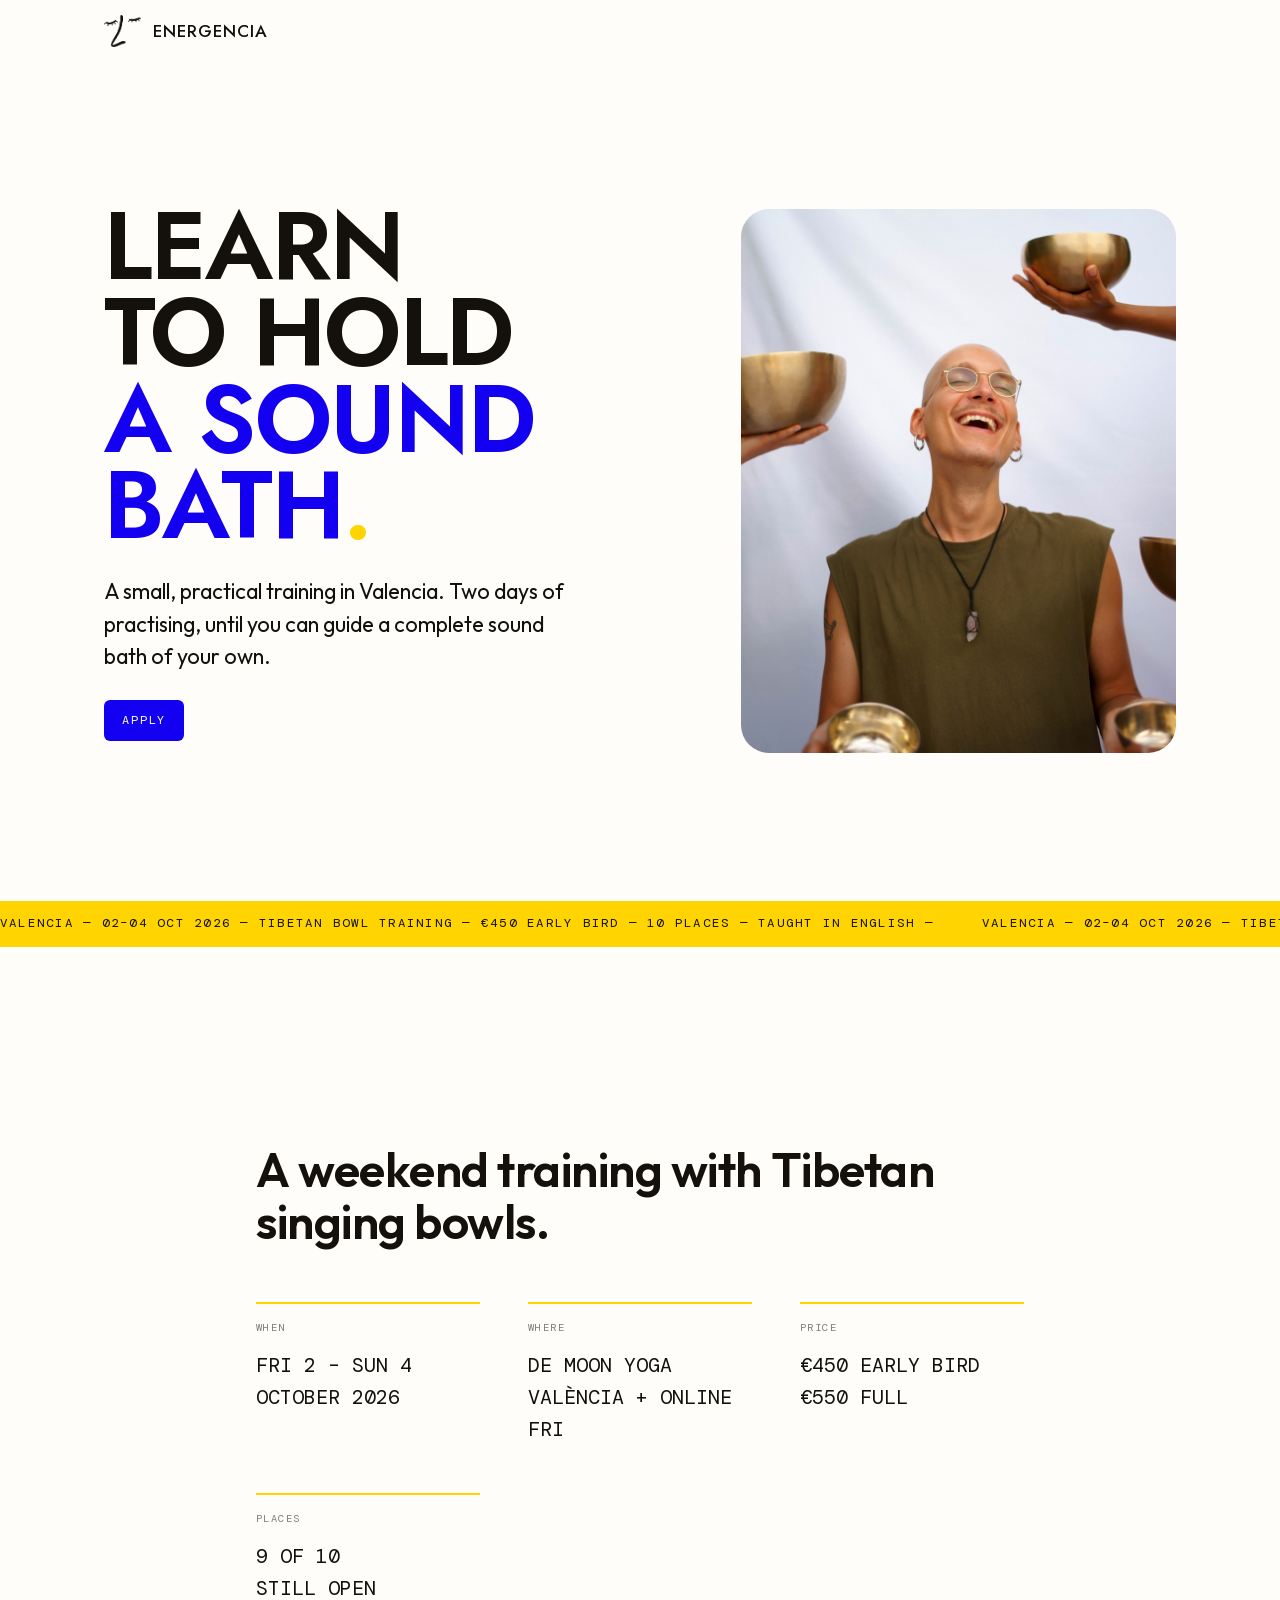
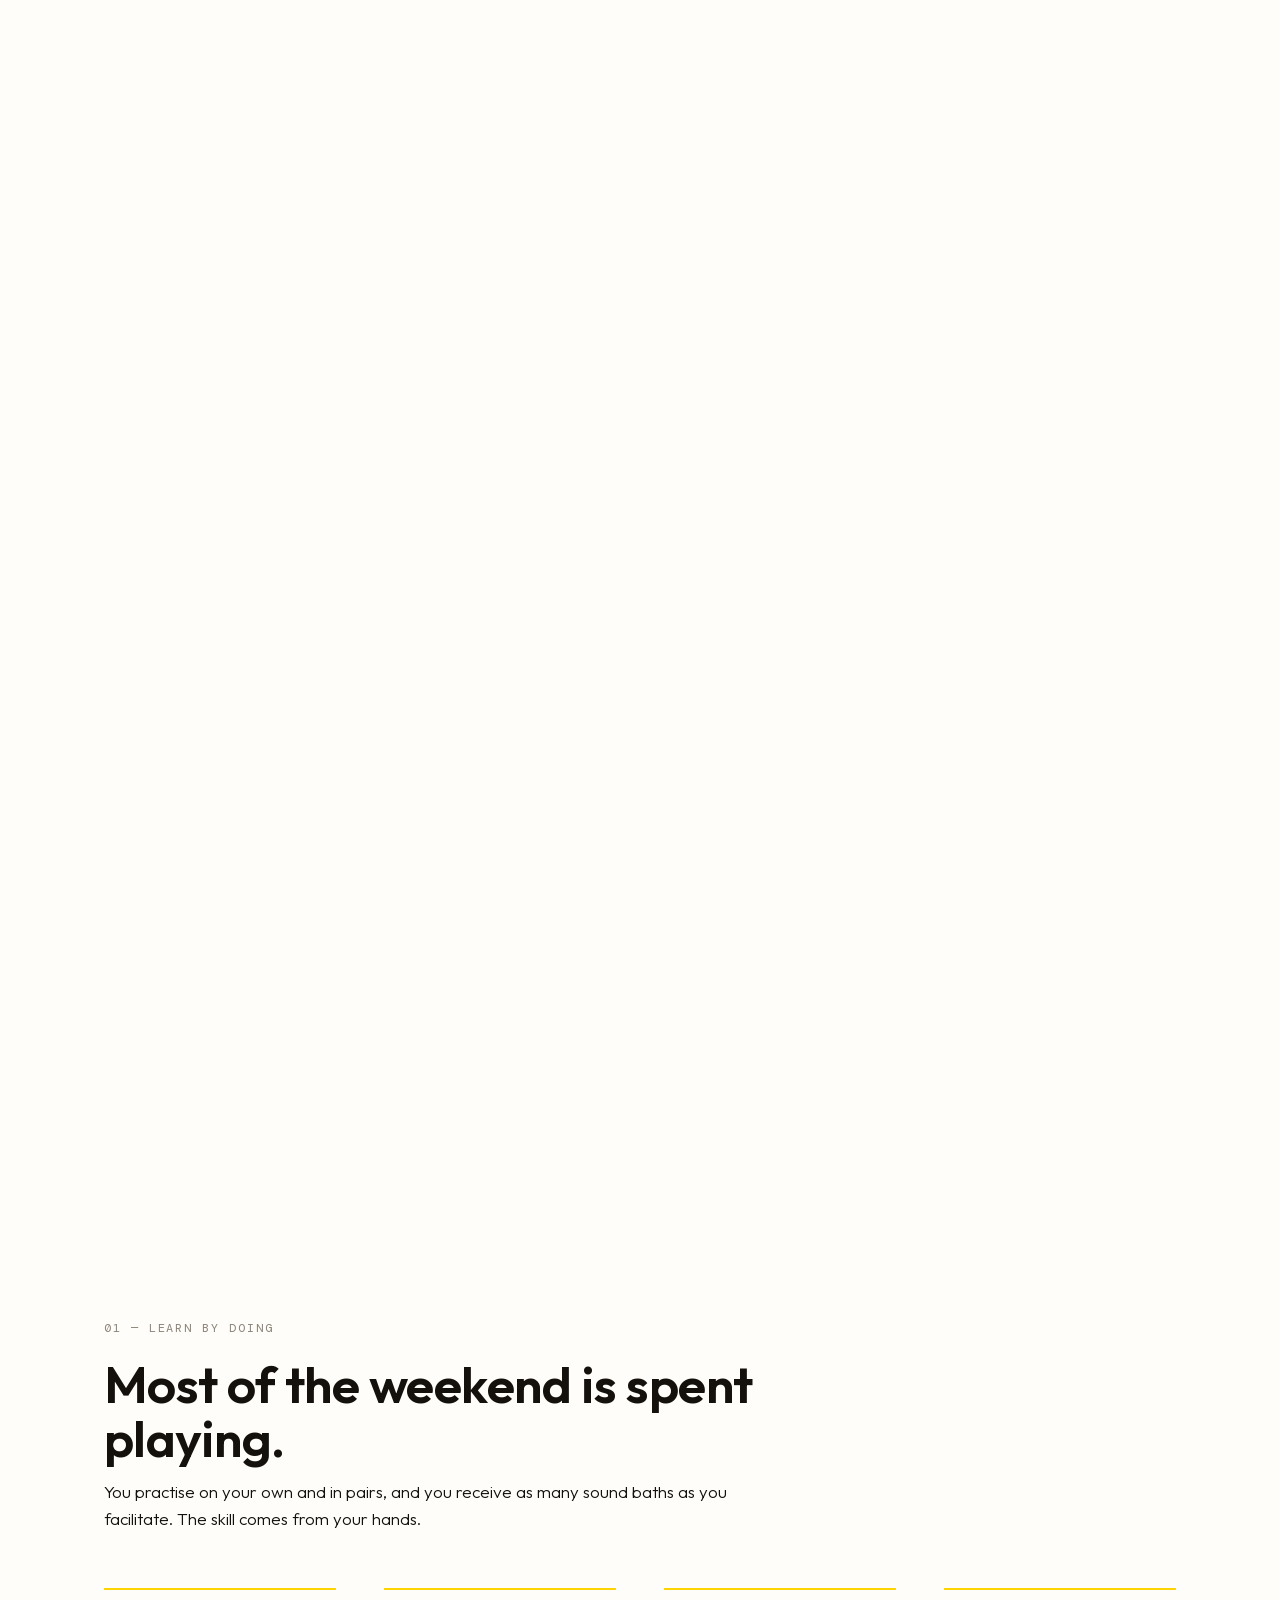
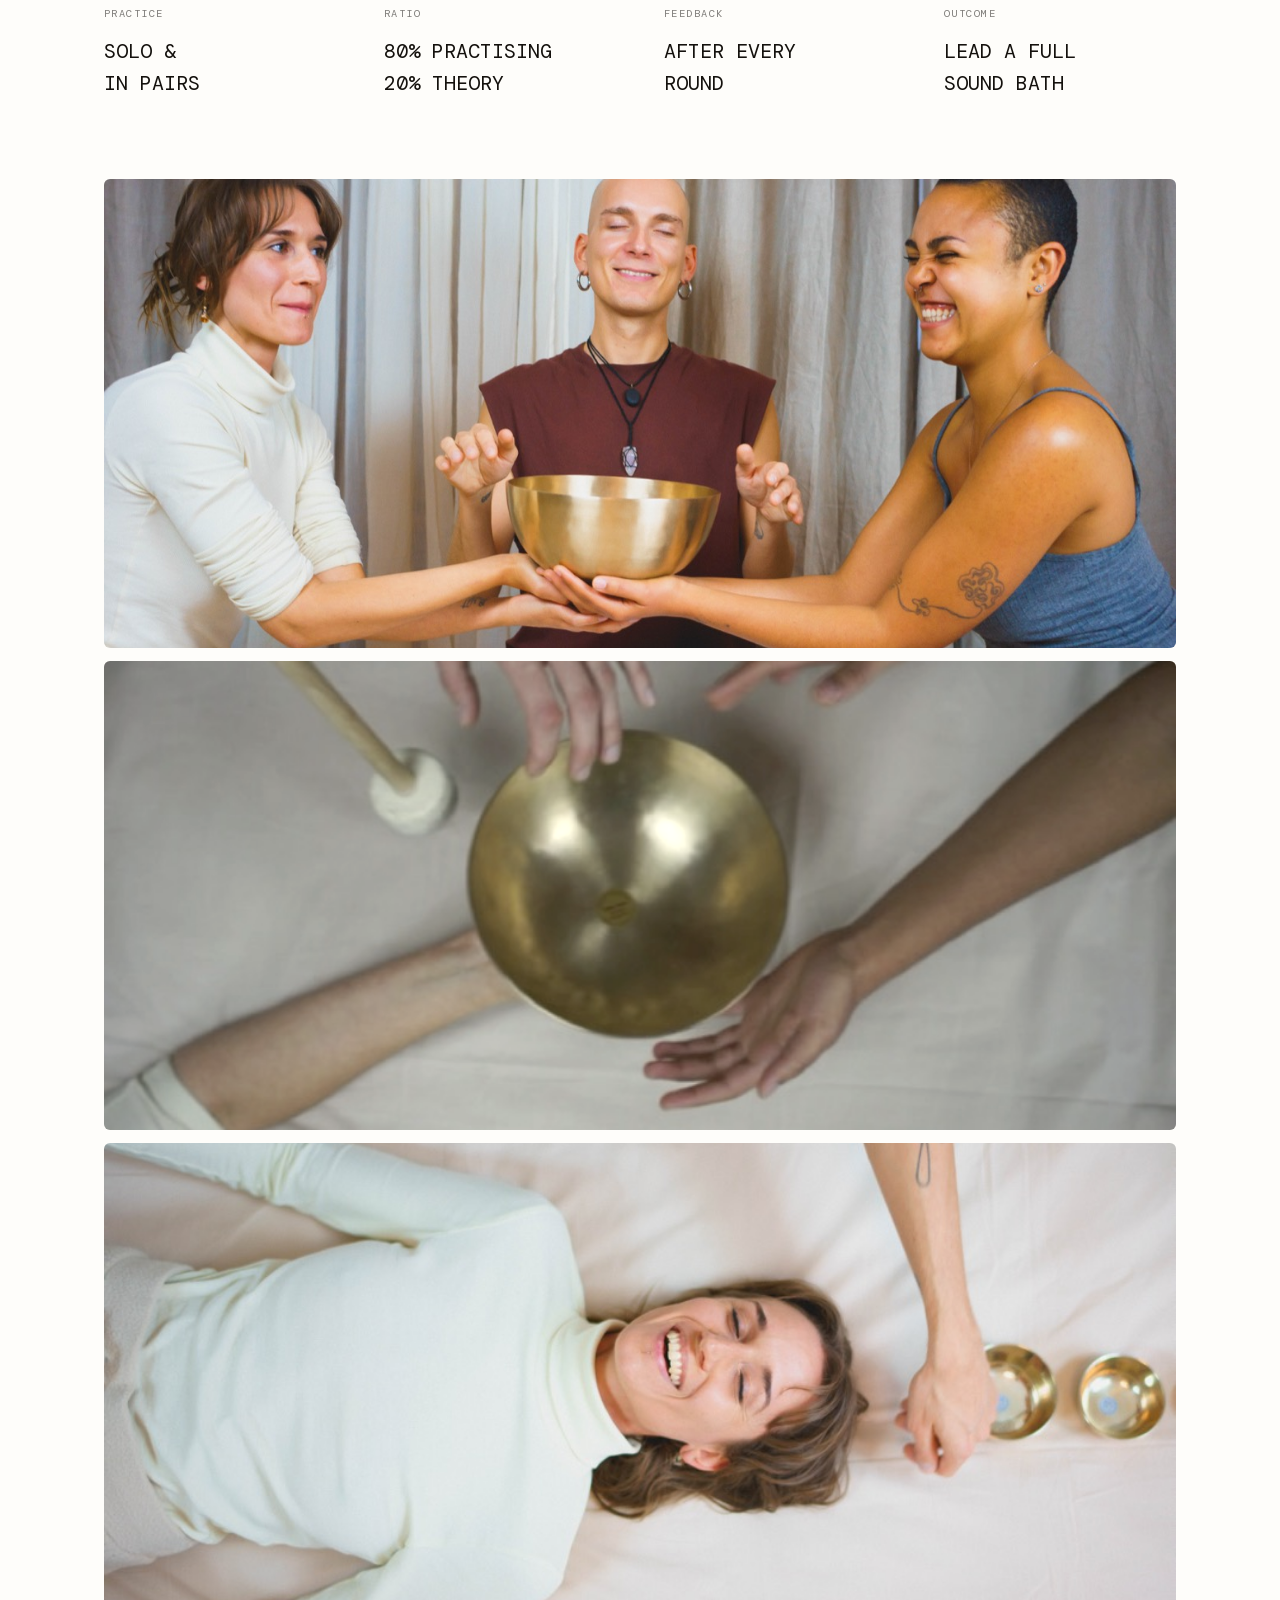
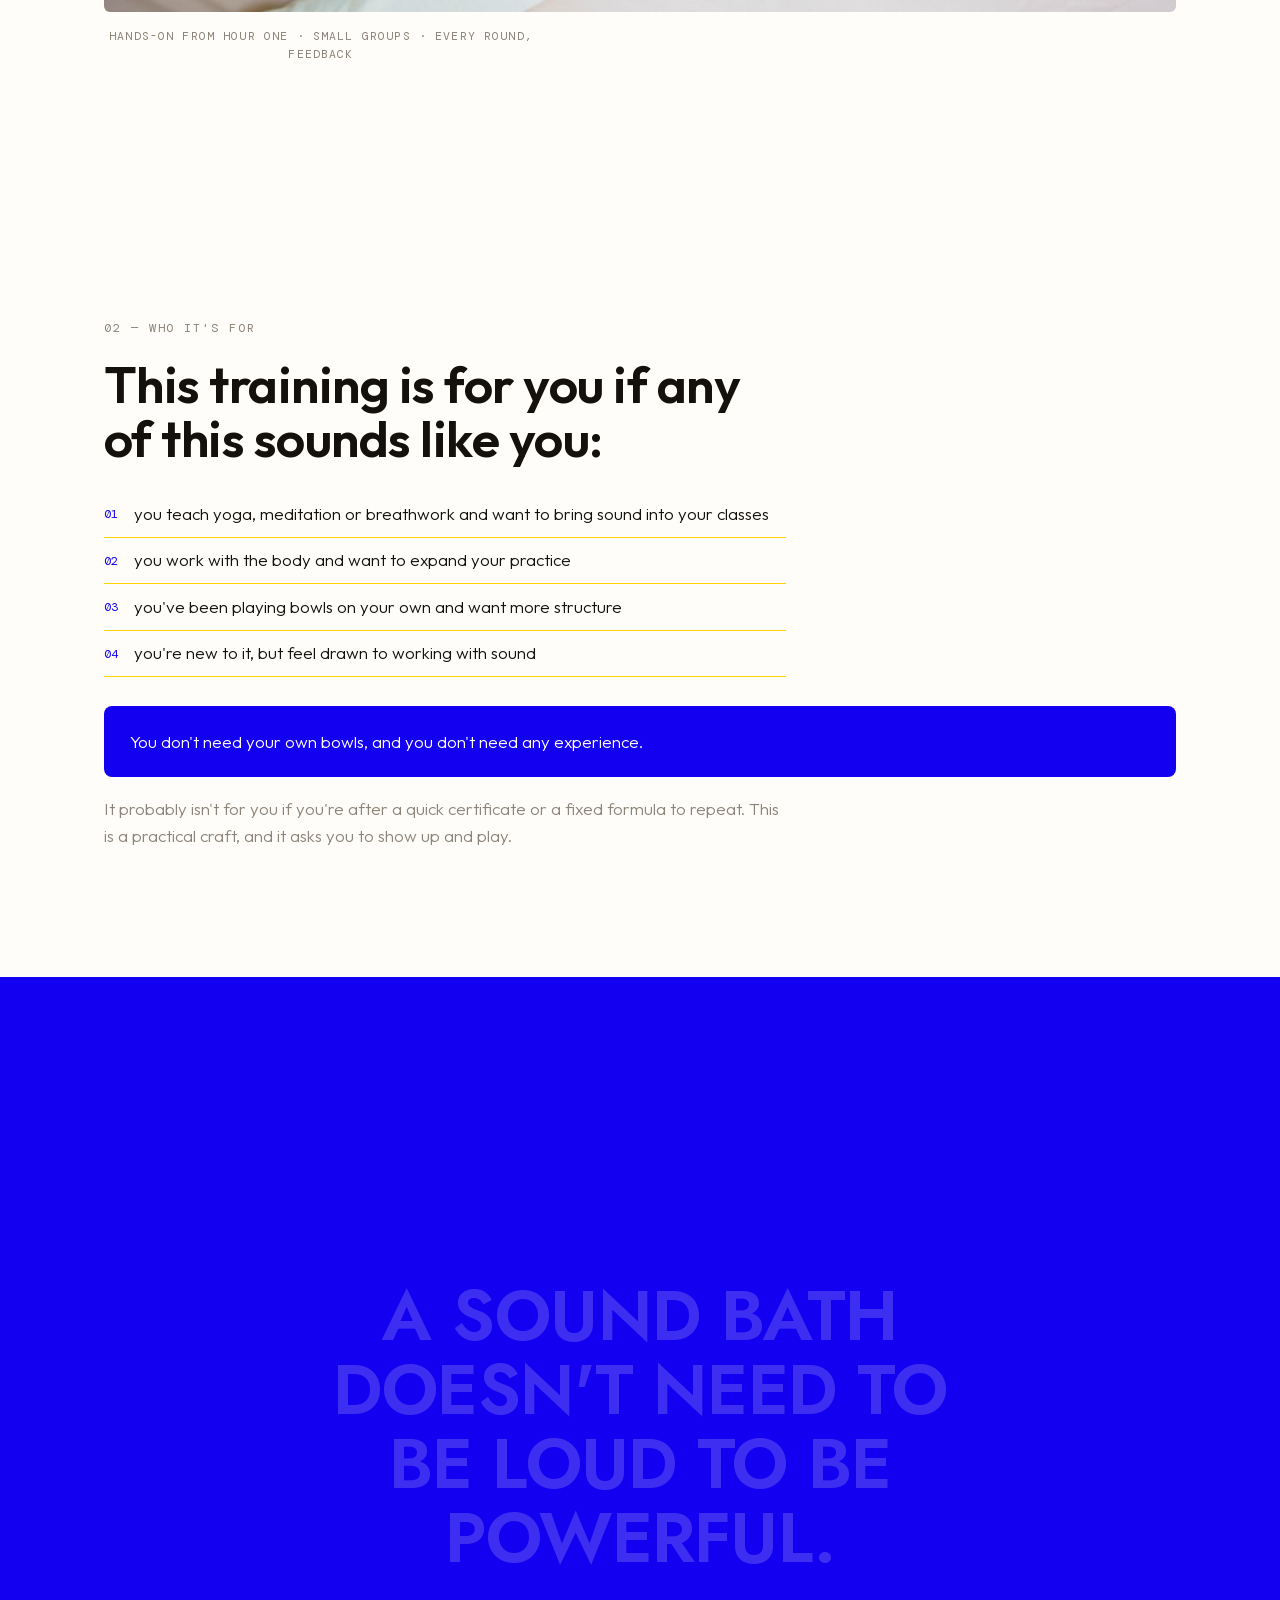
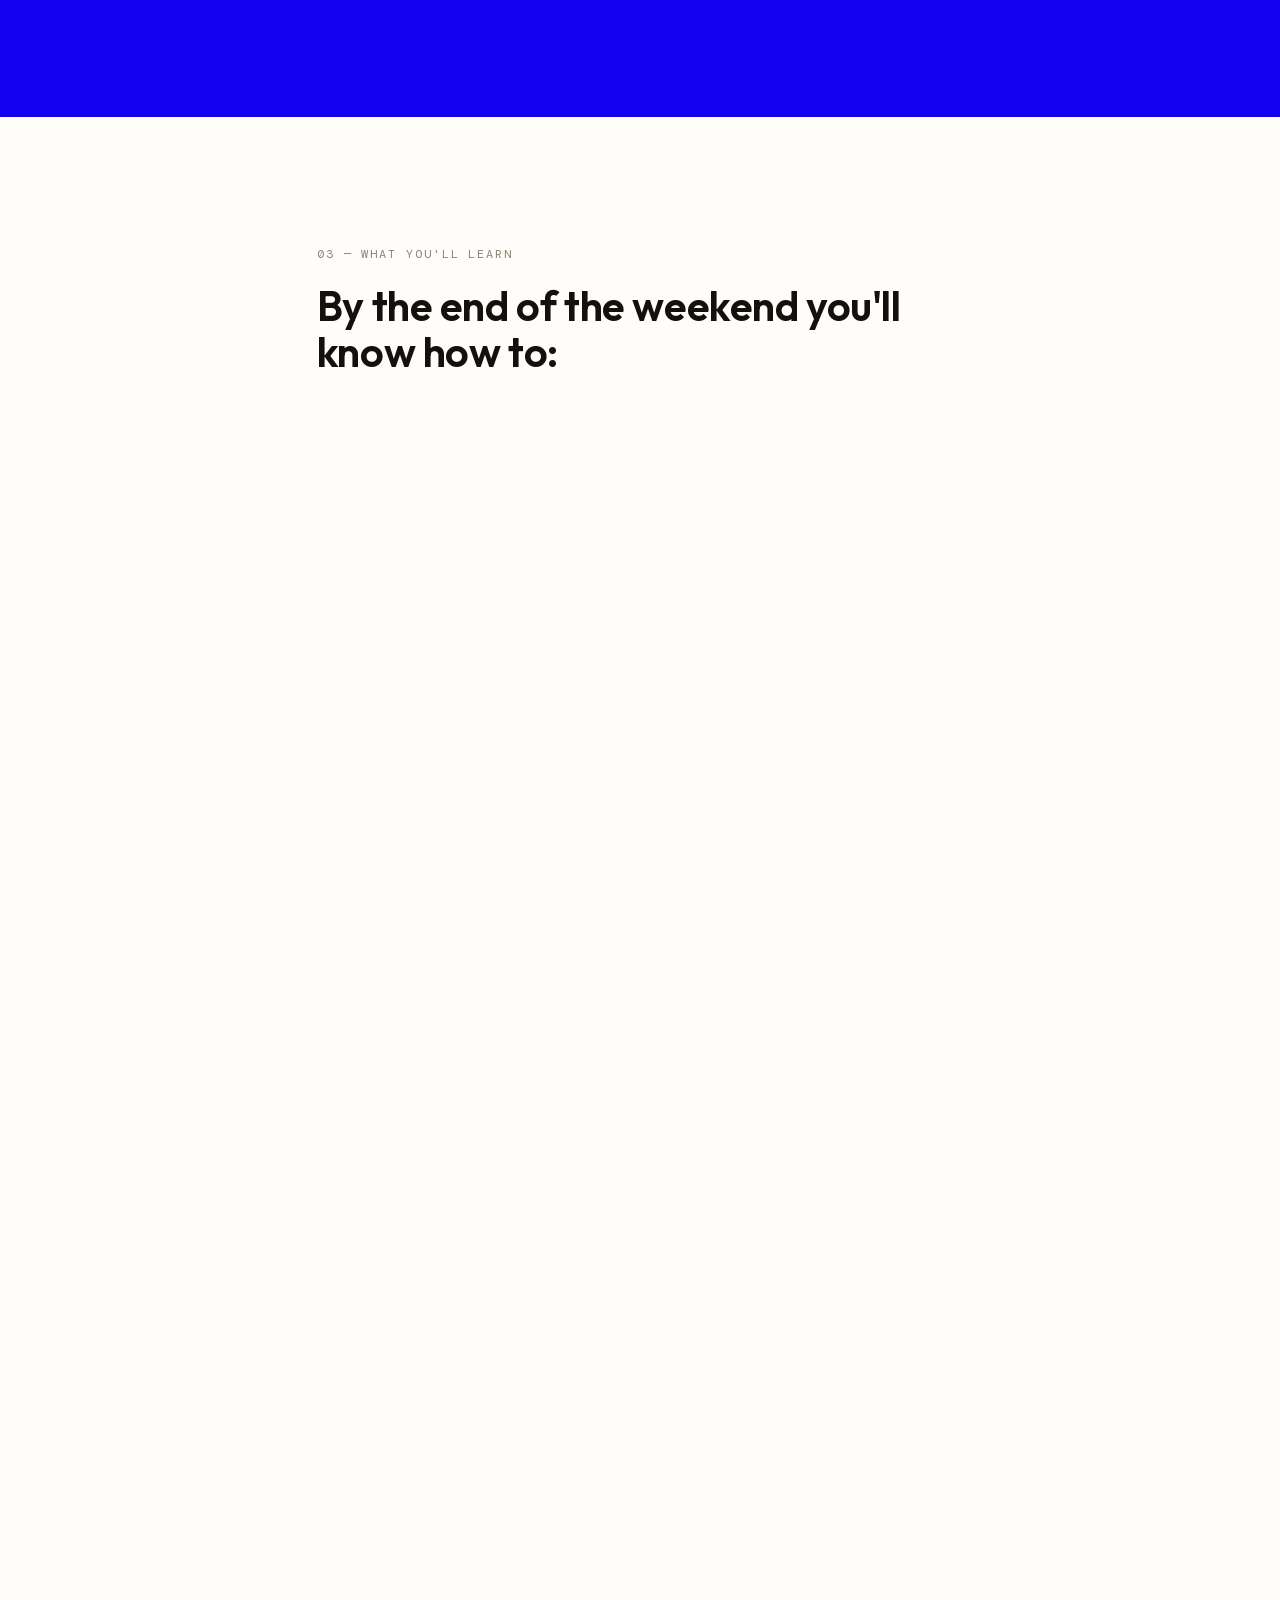
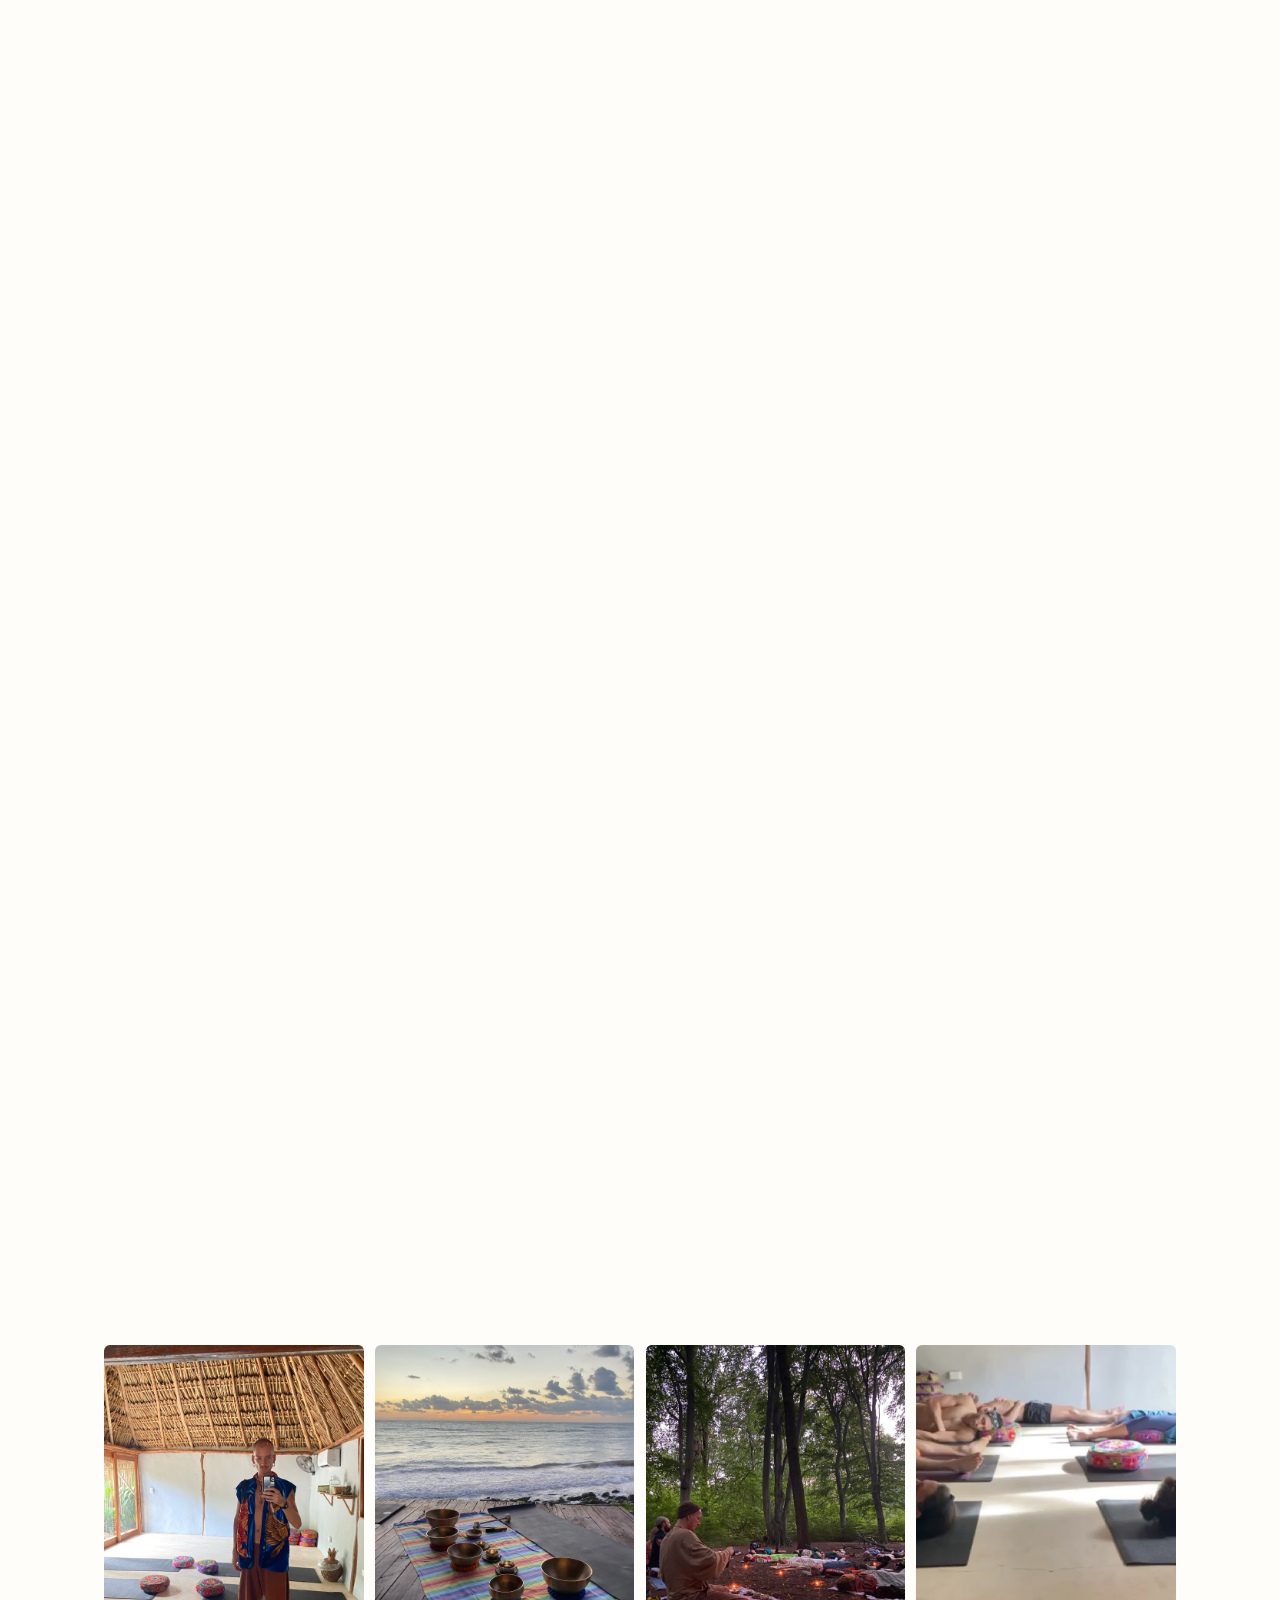
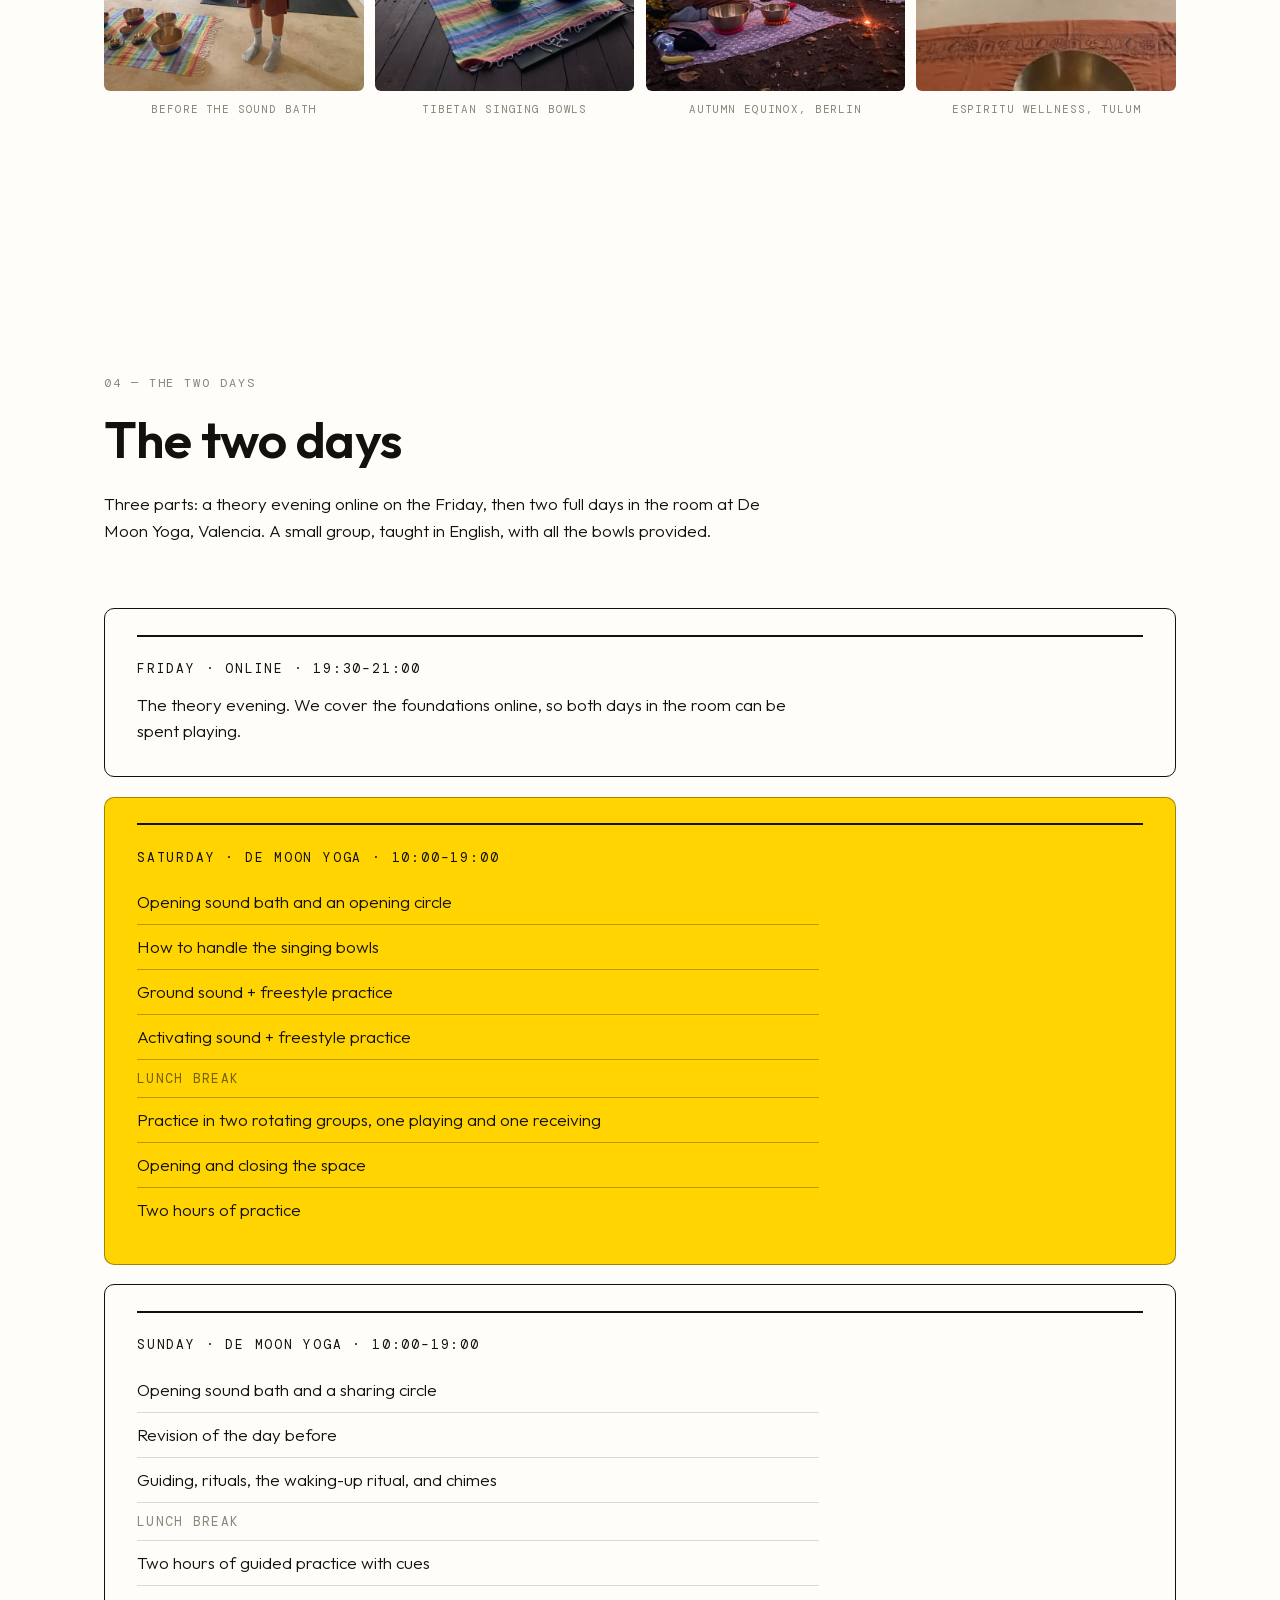
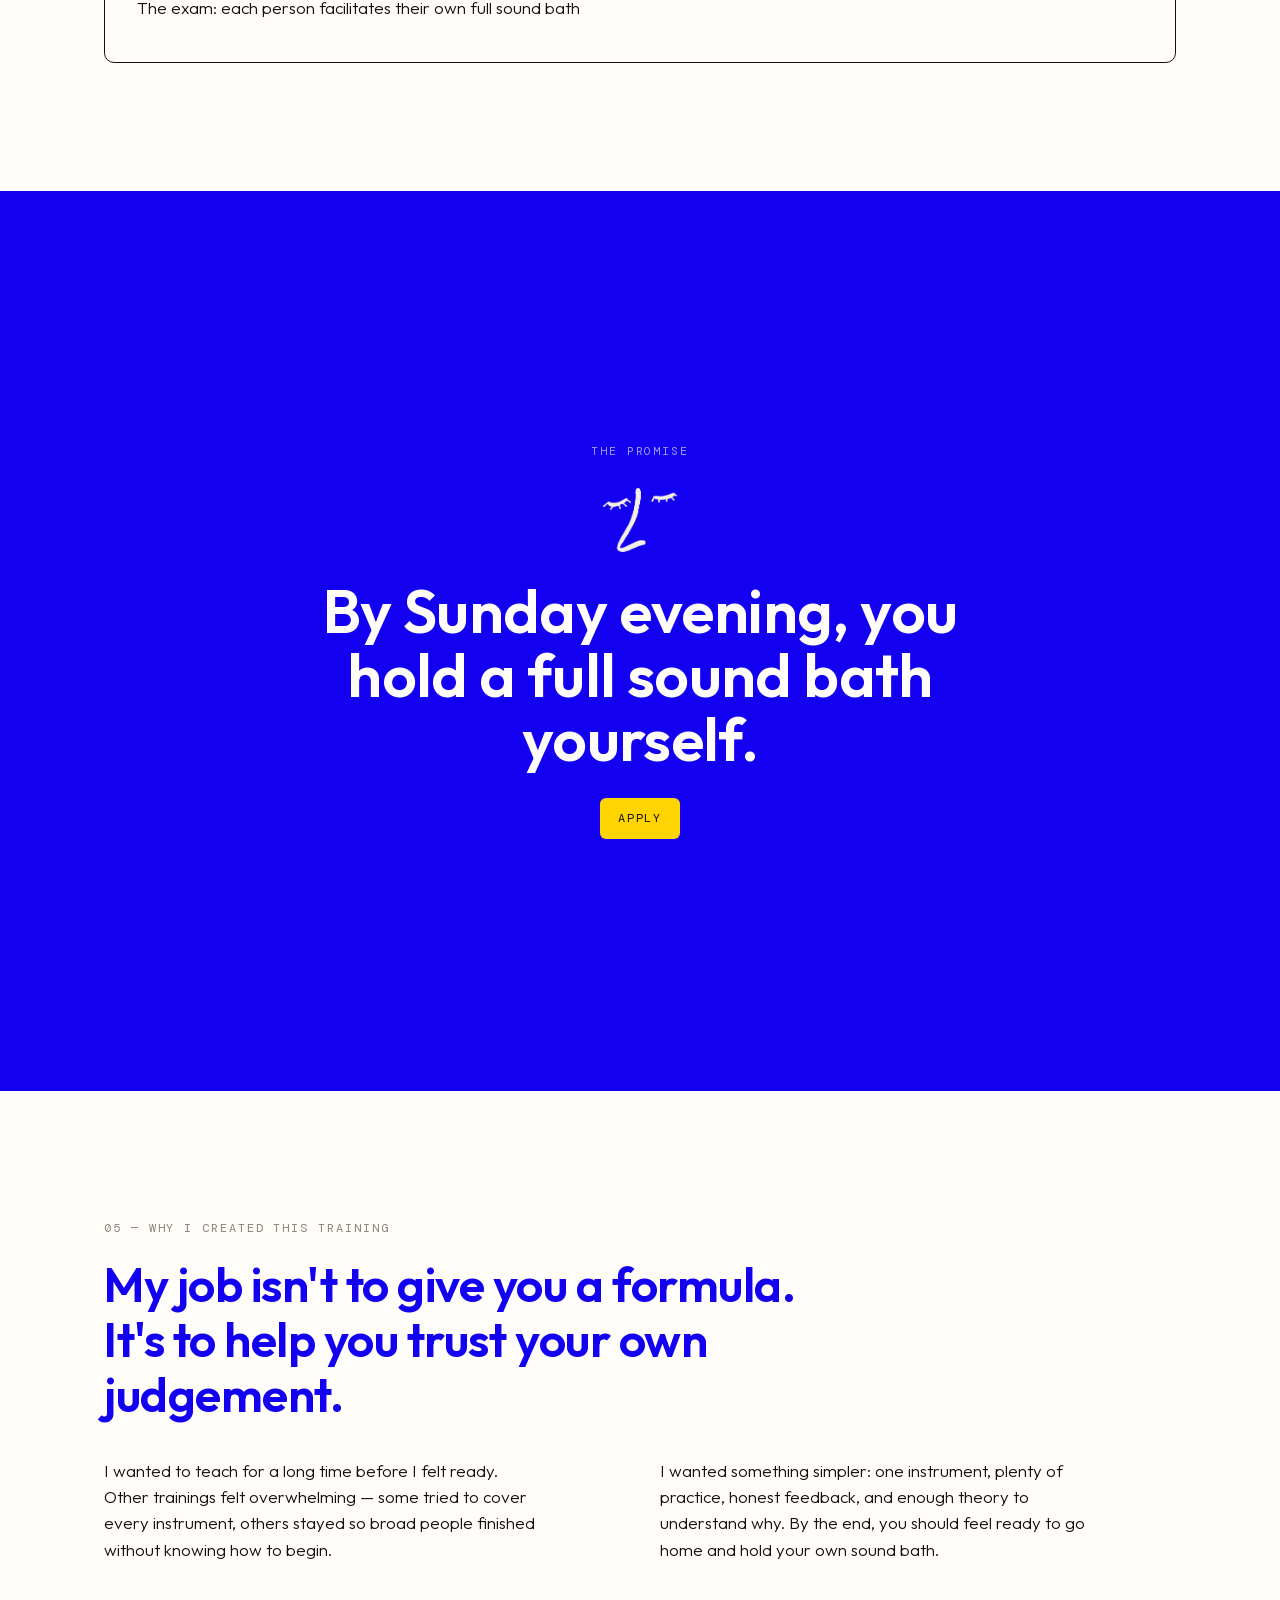
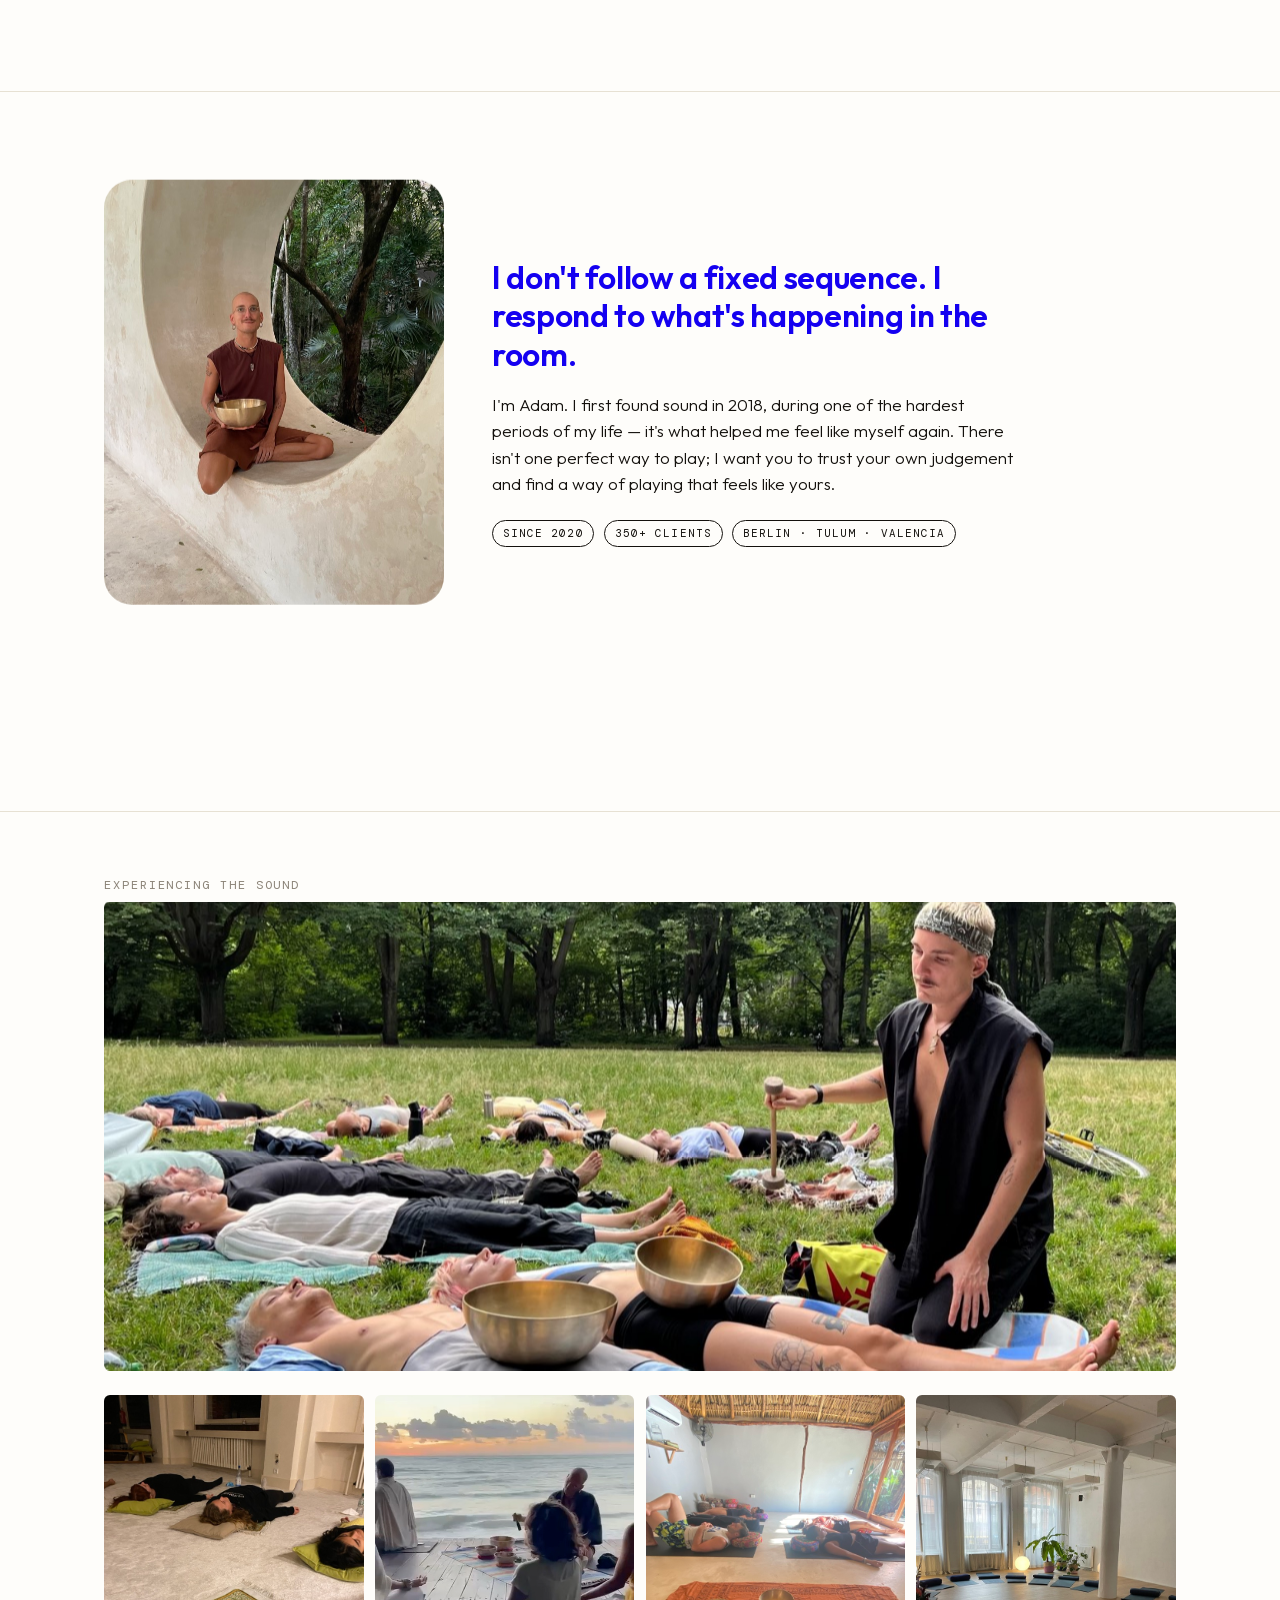
==== commit 45148f99: "Group mobile hero headline into two lines, shorten copy, enlarge photo On mobile the headline now wr" ====
--- a/index.html
+++ b/index.html
@@ -59,6 +59,10 @@
       font-size: clamp(2.2rem, min(9vw, 12svh), 6rem); line-height: 0.9; letter-spacing: -0.015em; margin: 0; max-width: 14ch; }
     .hero-v2 h1 .row { display: block; overflow: hidden; }
     .hero-v2 h1 .row > span { display: block; transform: translateY(110%); }
+    /* Hidden on desktop; shown only in the mobile media query below, where
+       it forces the headline to wrap as two grouped lines ("Learn to hold"
+       / "a sound bath.") instead of four. */
+    .hero-v2 h1 .row-break { display: none; }
     @keyframes heroline-in { to { transform: translateY(0); } }
     .hero-v2 h1 .row > span { animation: heroline-in 1s cubic-bezier(.22,.61,.36,1) forwards; animation-delay: var(--d, 0s); }
     @media (prefers-reduced-motion: reduce) { .hero-v2 h1 .row > span { animation: none; transform: none; } }
@@ -87,9 +91,15 @@
          upright portrait rather than a shallow cropped strip; the text
          block below is tightened up to make room for it. */
       .hero-row { flex-direction: column; justify-content: center; gap: clamp(0.6rem, 2.2svh, 1rem); }
-      .hero-silhouette { order: -1; flex: none; width: 100%; aspect-ratio: auto; height: min(42svh, 420px); }
+      .hero-silhouette { order: -1; flex: none; width: 100%; aspect-ratio: auto; height: min(48svh, 460px); }
       .hero-inner { flex: none; padding-block: 0; gap: clamp(0.5rem, 1.4svh, 0.9rem); }
       .hero-v2 h1 { font-size: clamp(1.75rem, min(7.6vw, 8.5svh), 6rem); }
+      /* Two grouped lines instead of four: rows sit inline (with the
+         natural whitespace between them read as a word space) and the
+         row-break forces the wrap point between "to hold" and "a sound". */
+      .hero-v2 h1 .row { display: inline-block; }
+      .hero-v2 h1 .row > span { display: inline-block; }
+      .hero-v2 h1 .row-break { display: block; }
       .hero-media { gap: clamp(0.5rem, 1.4svh, 0.9rem); }
     }
 
@@ -410,12 +420,13 @@
         <h1>
           <span class="row"><span style="--d:0s">Learn</span></span>
           <span class="row"><span style="--d:.16s">to hold</span></span>
+          <br class="row-break" aria-hidden="true">
           <span class="row"><span class="klein" style="--d:.32s">a sound</span></span>
           <span class="row"><span class="klein" style="--d:.48s">bath<span class="yellow">.</span></span></span>
         </h1>
         <div class="hero-media">
-          <p>A small, practical training in Valencia. Two days of playing and practising, until you
-            can guide a complete sound bath of your own. Taught in English.</p>
+          <p>A small, practical training in Valencia. Two days of practising, until you
+            can guide a complete sound bath of your own.</p>
           <a class="btn btn--primary" href="https://forms.gle/iTy1PEj1dVYHadny7" target="_blank" rel="noopener">Apply</a>
         </div>
       </div>
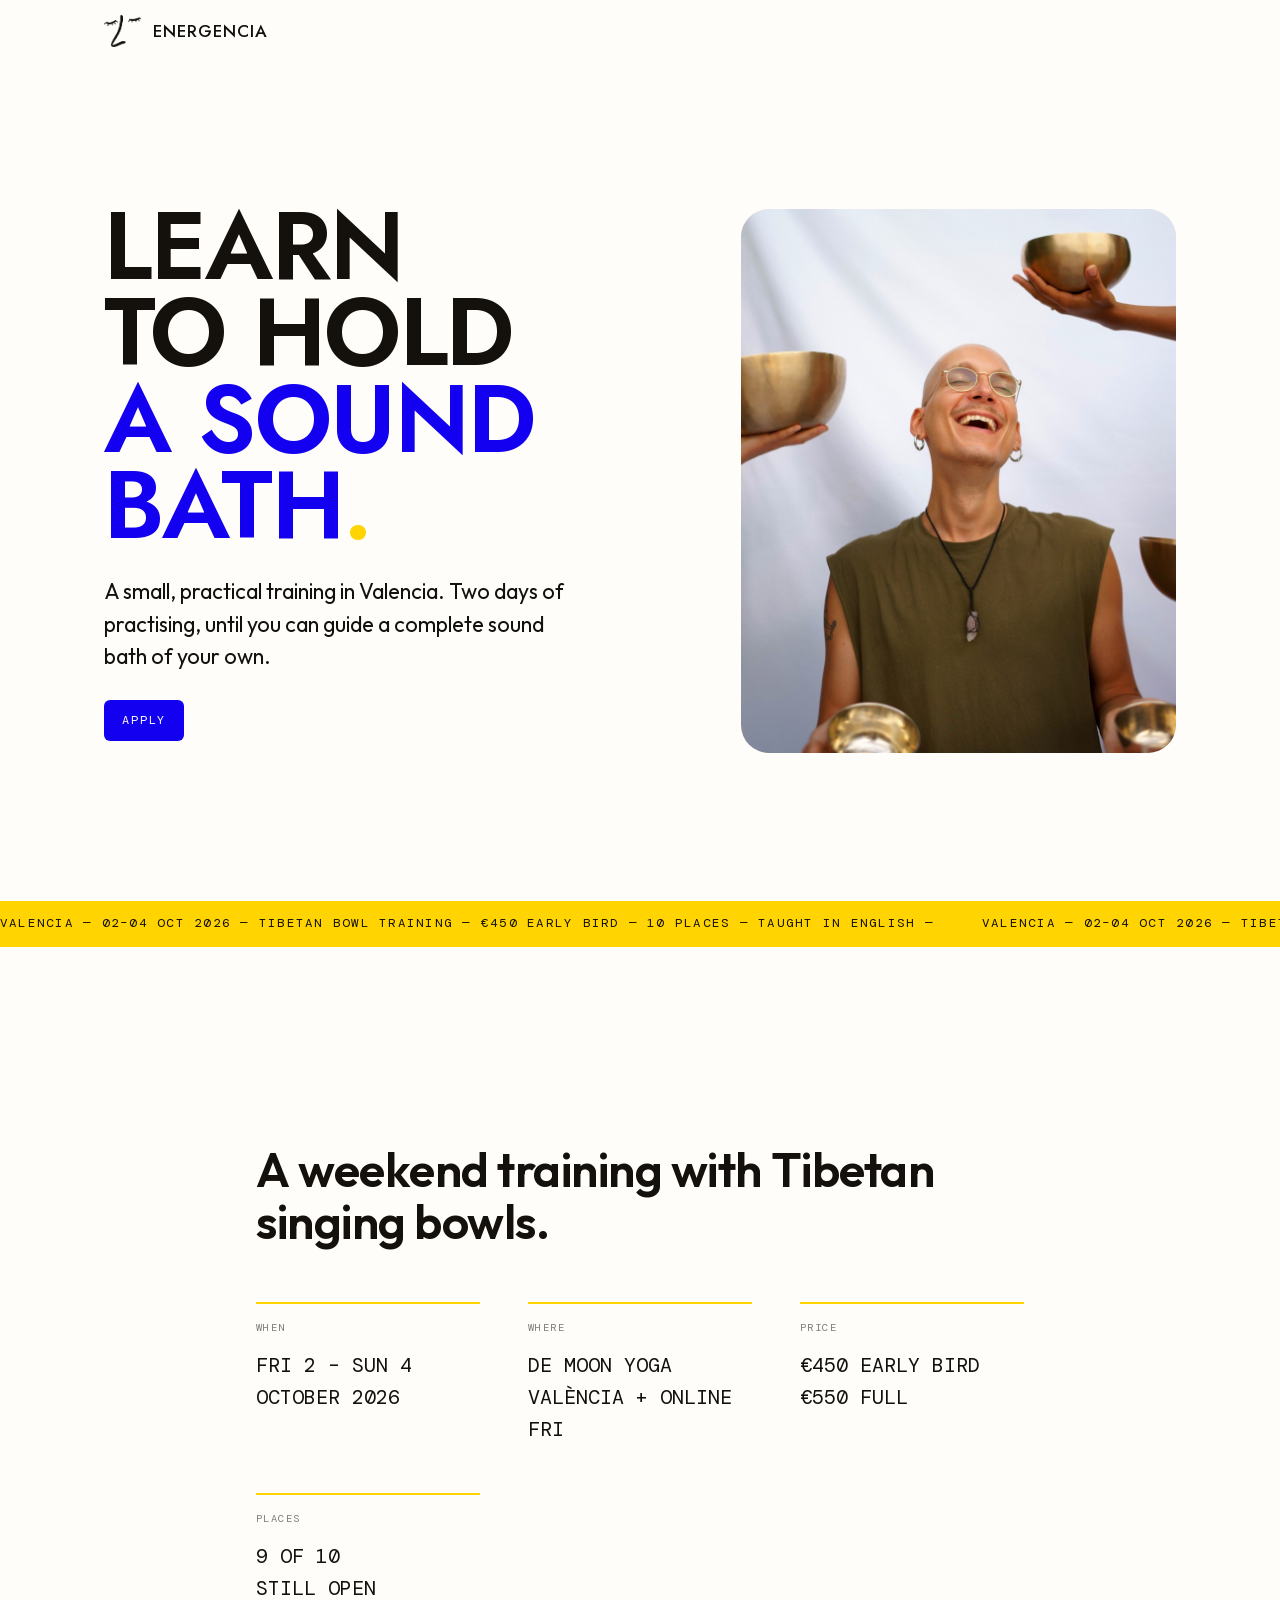
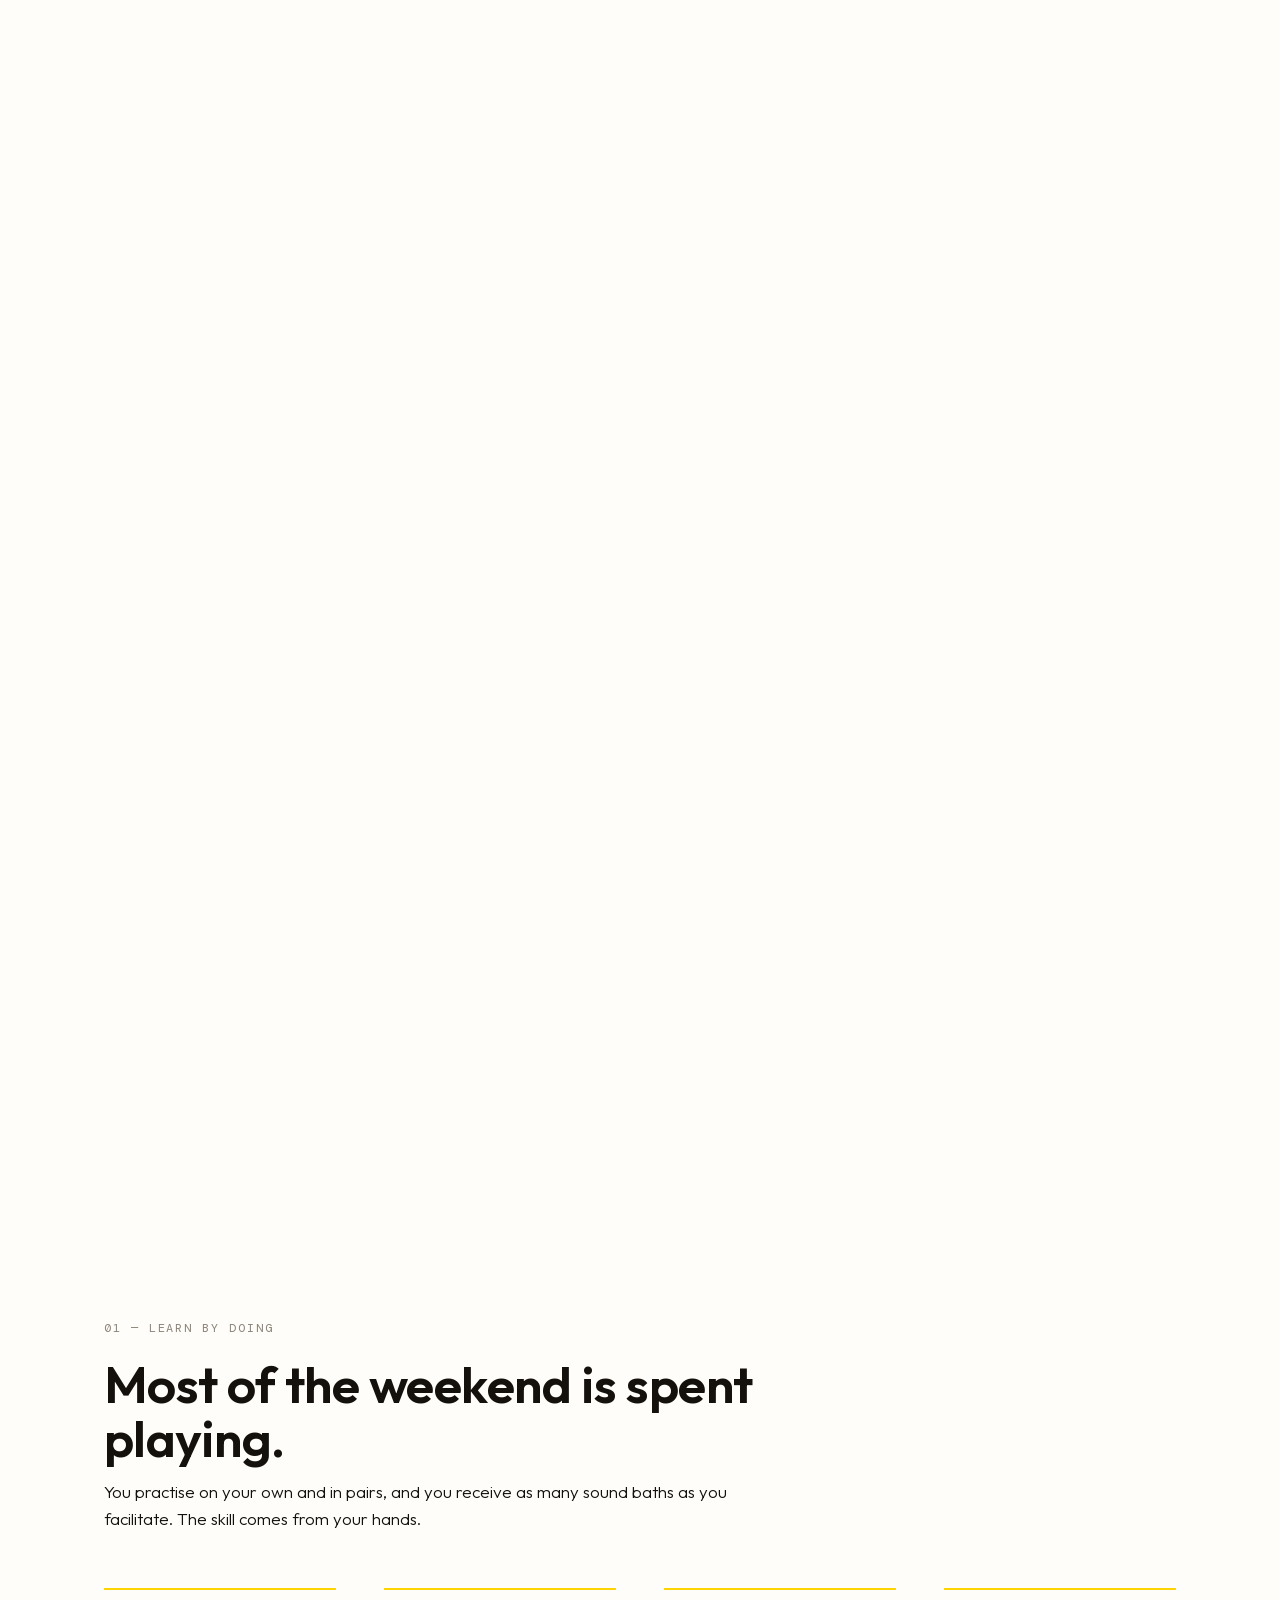
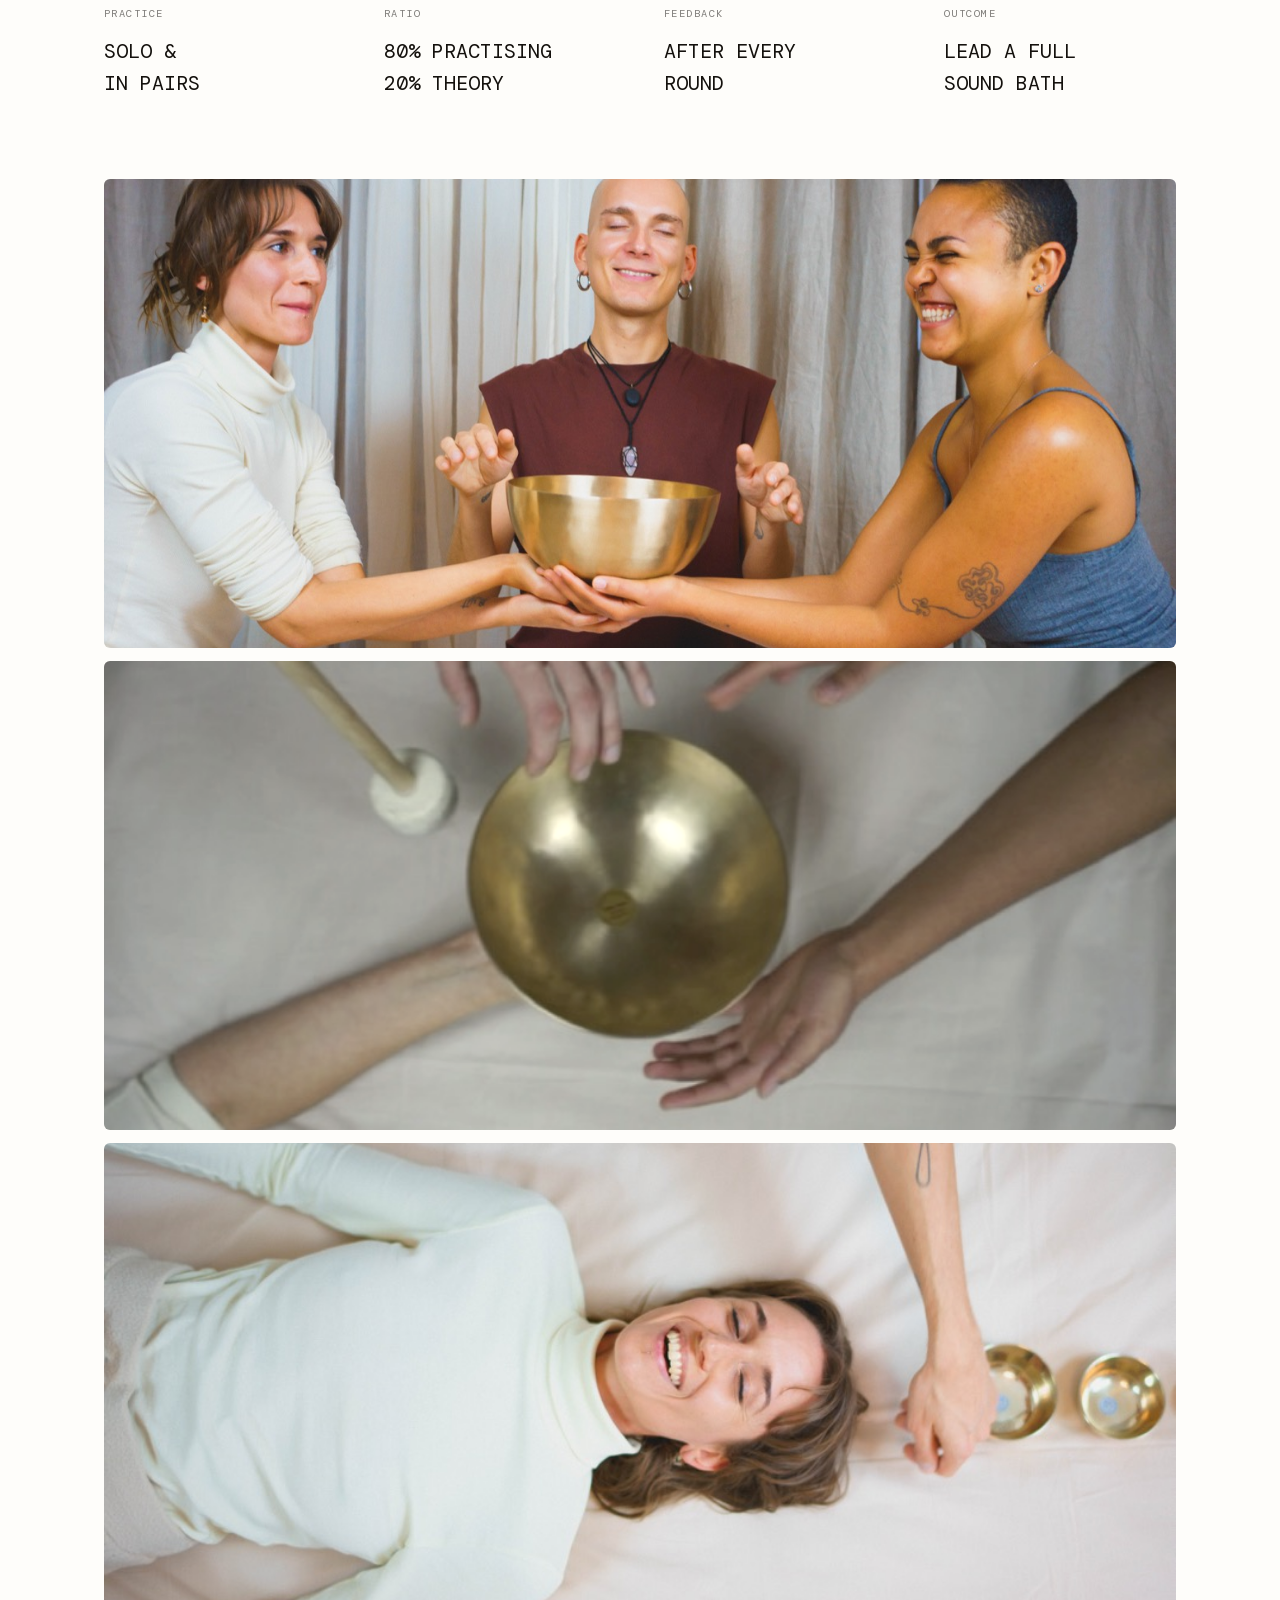
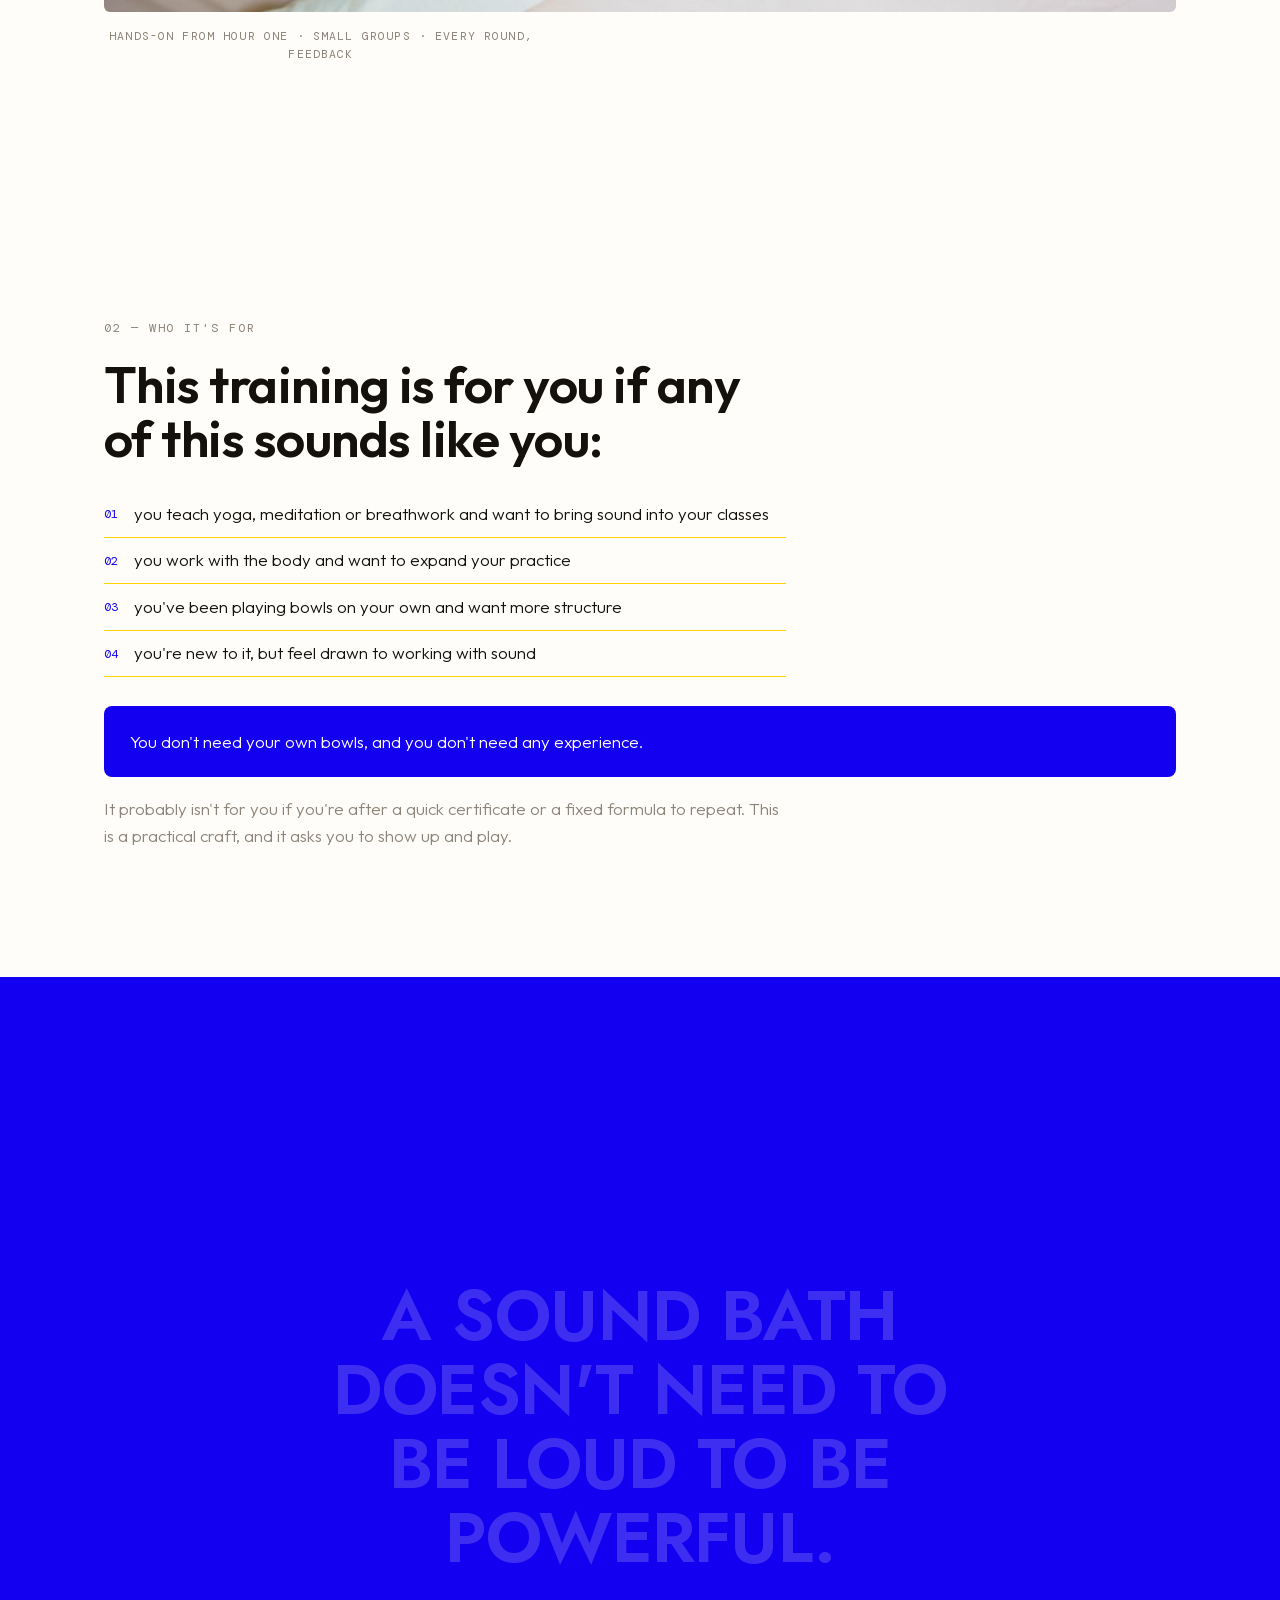
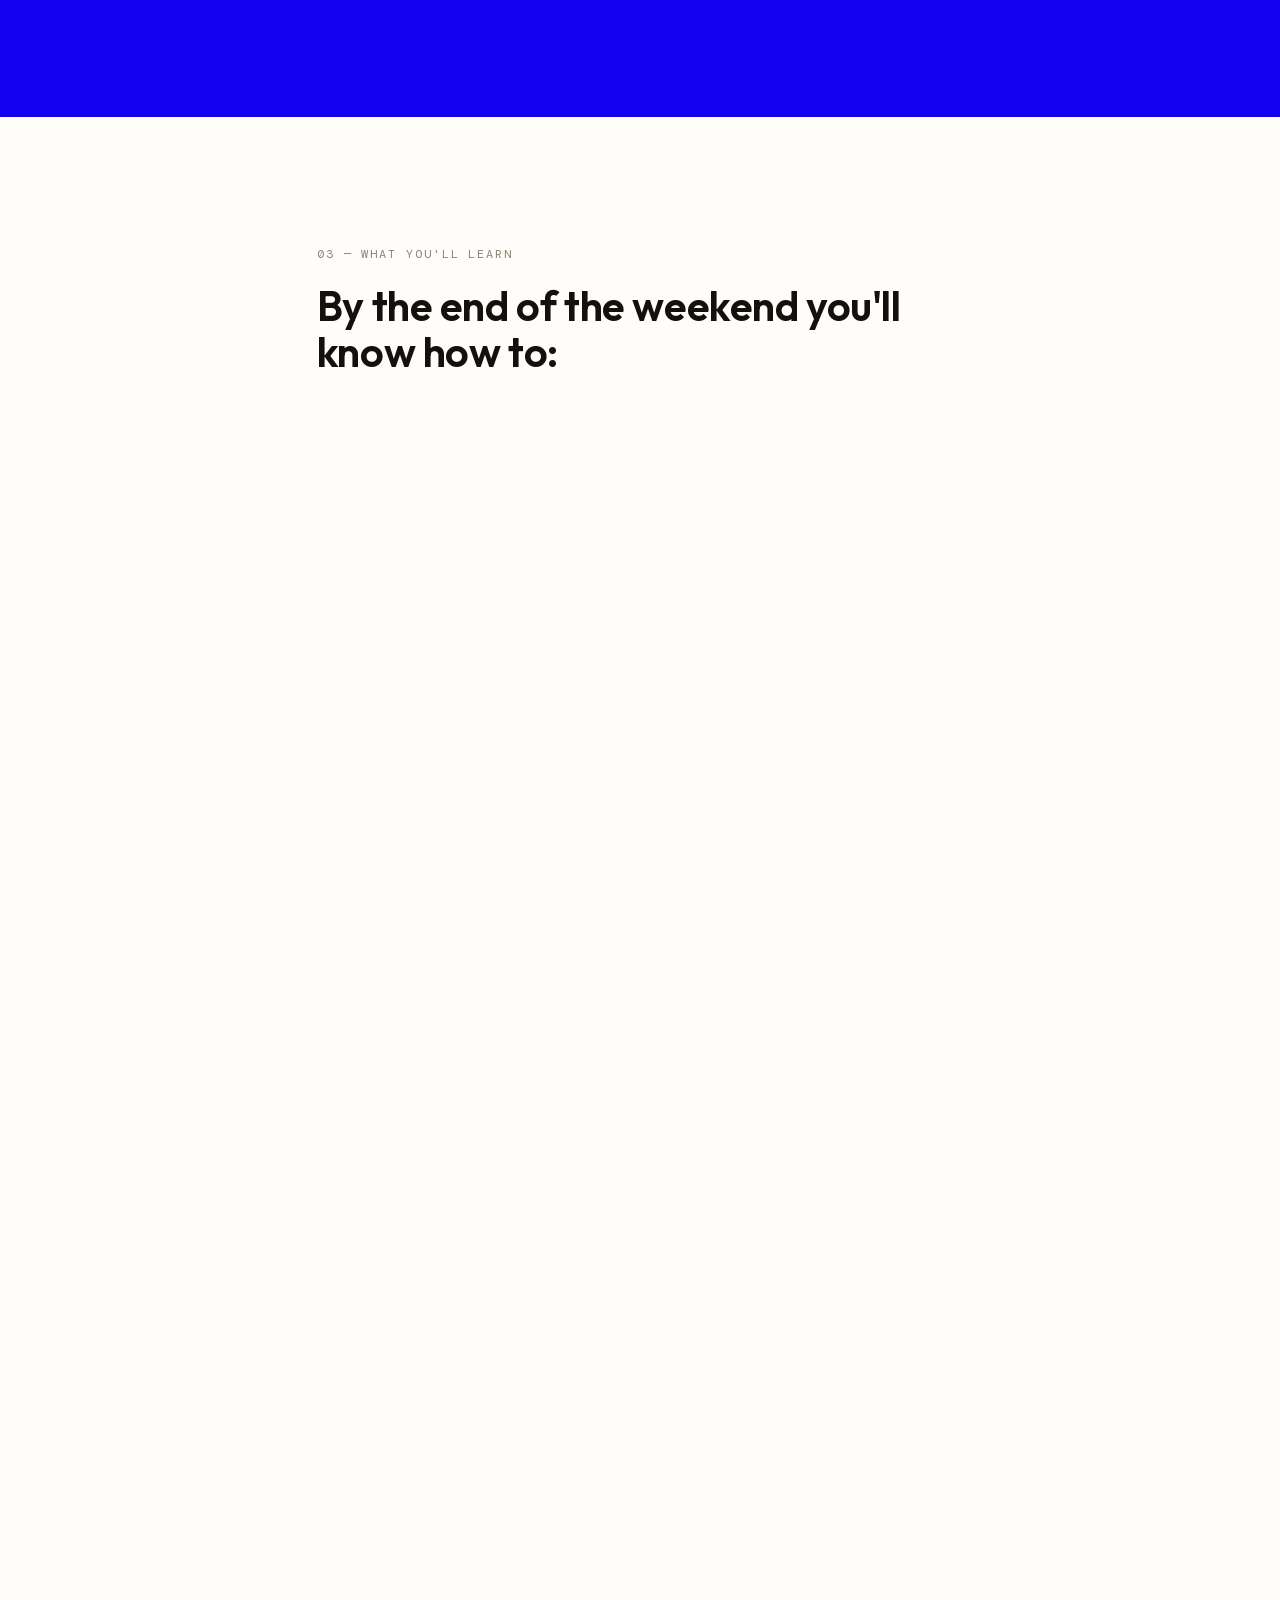
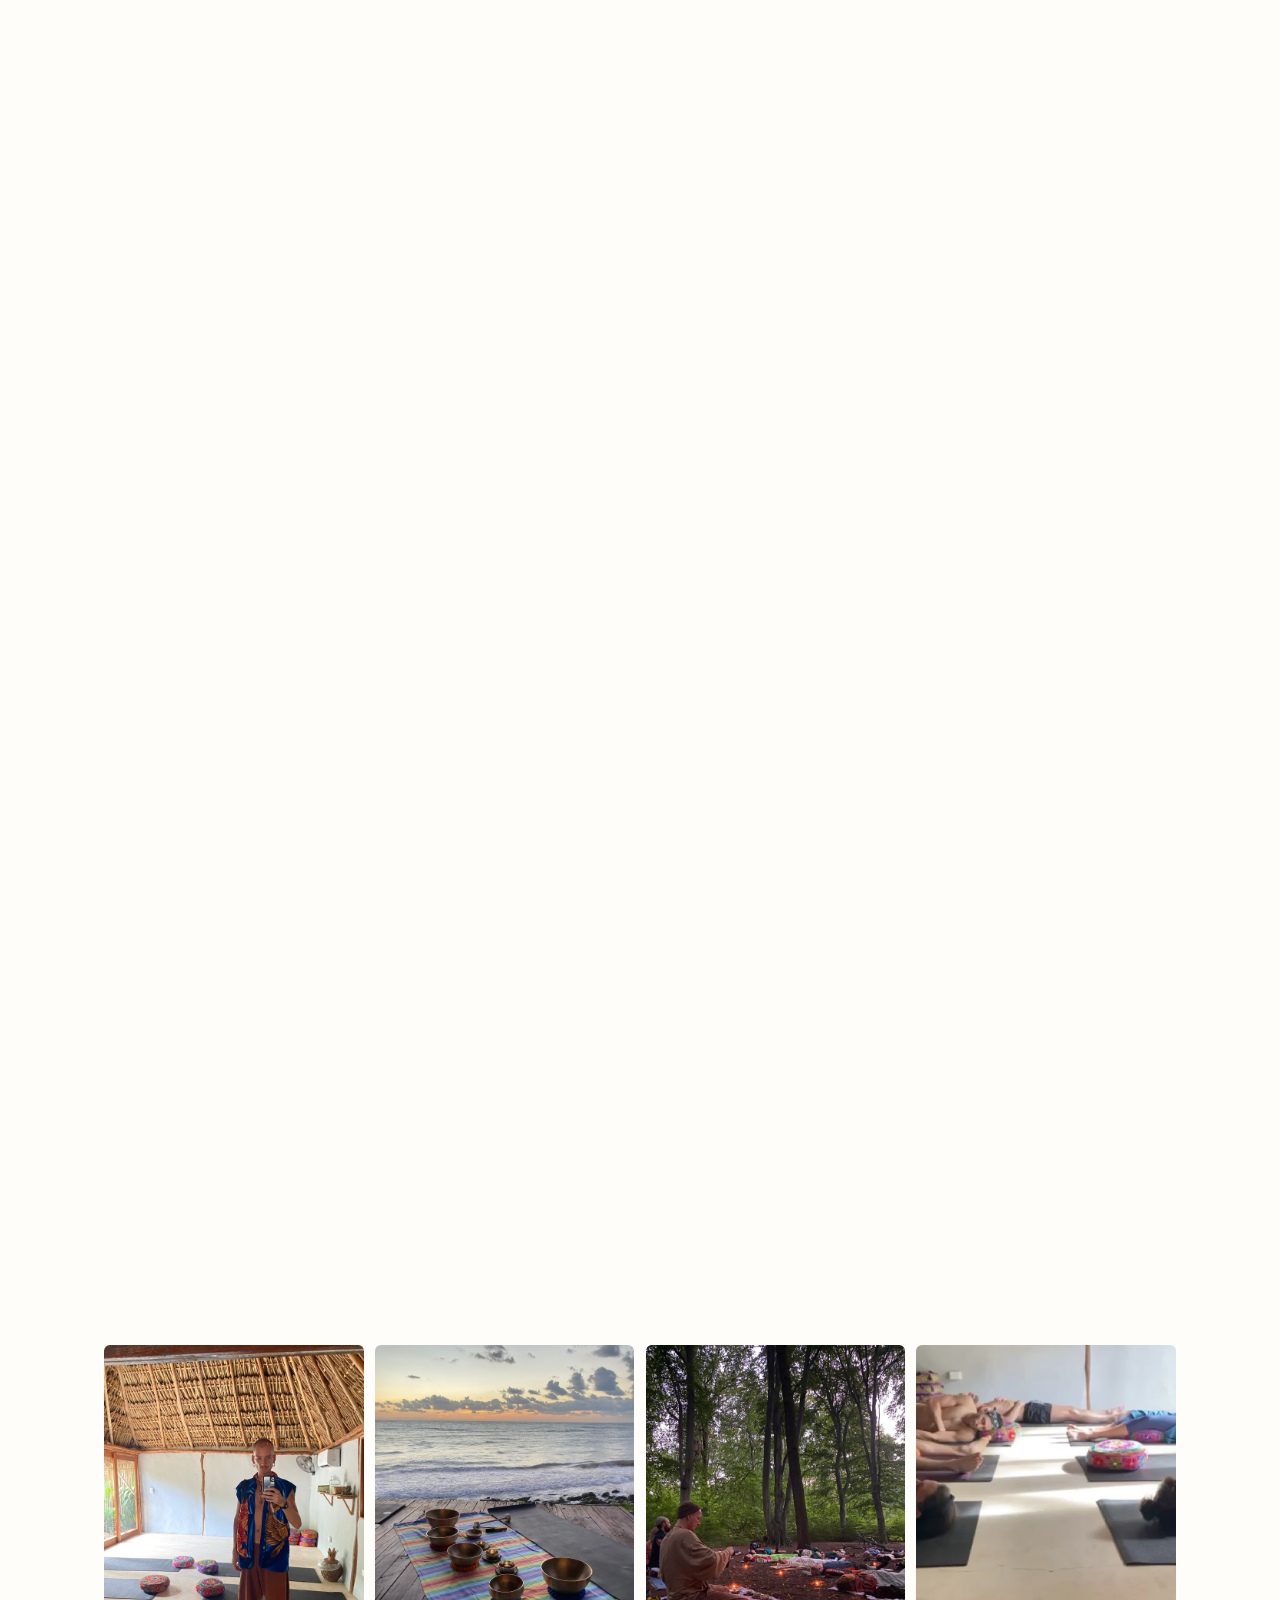
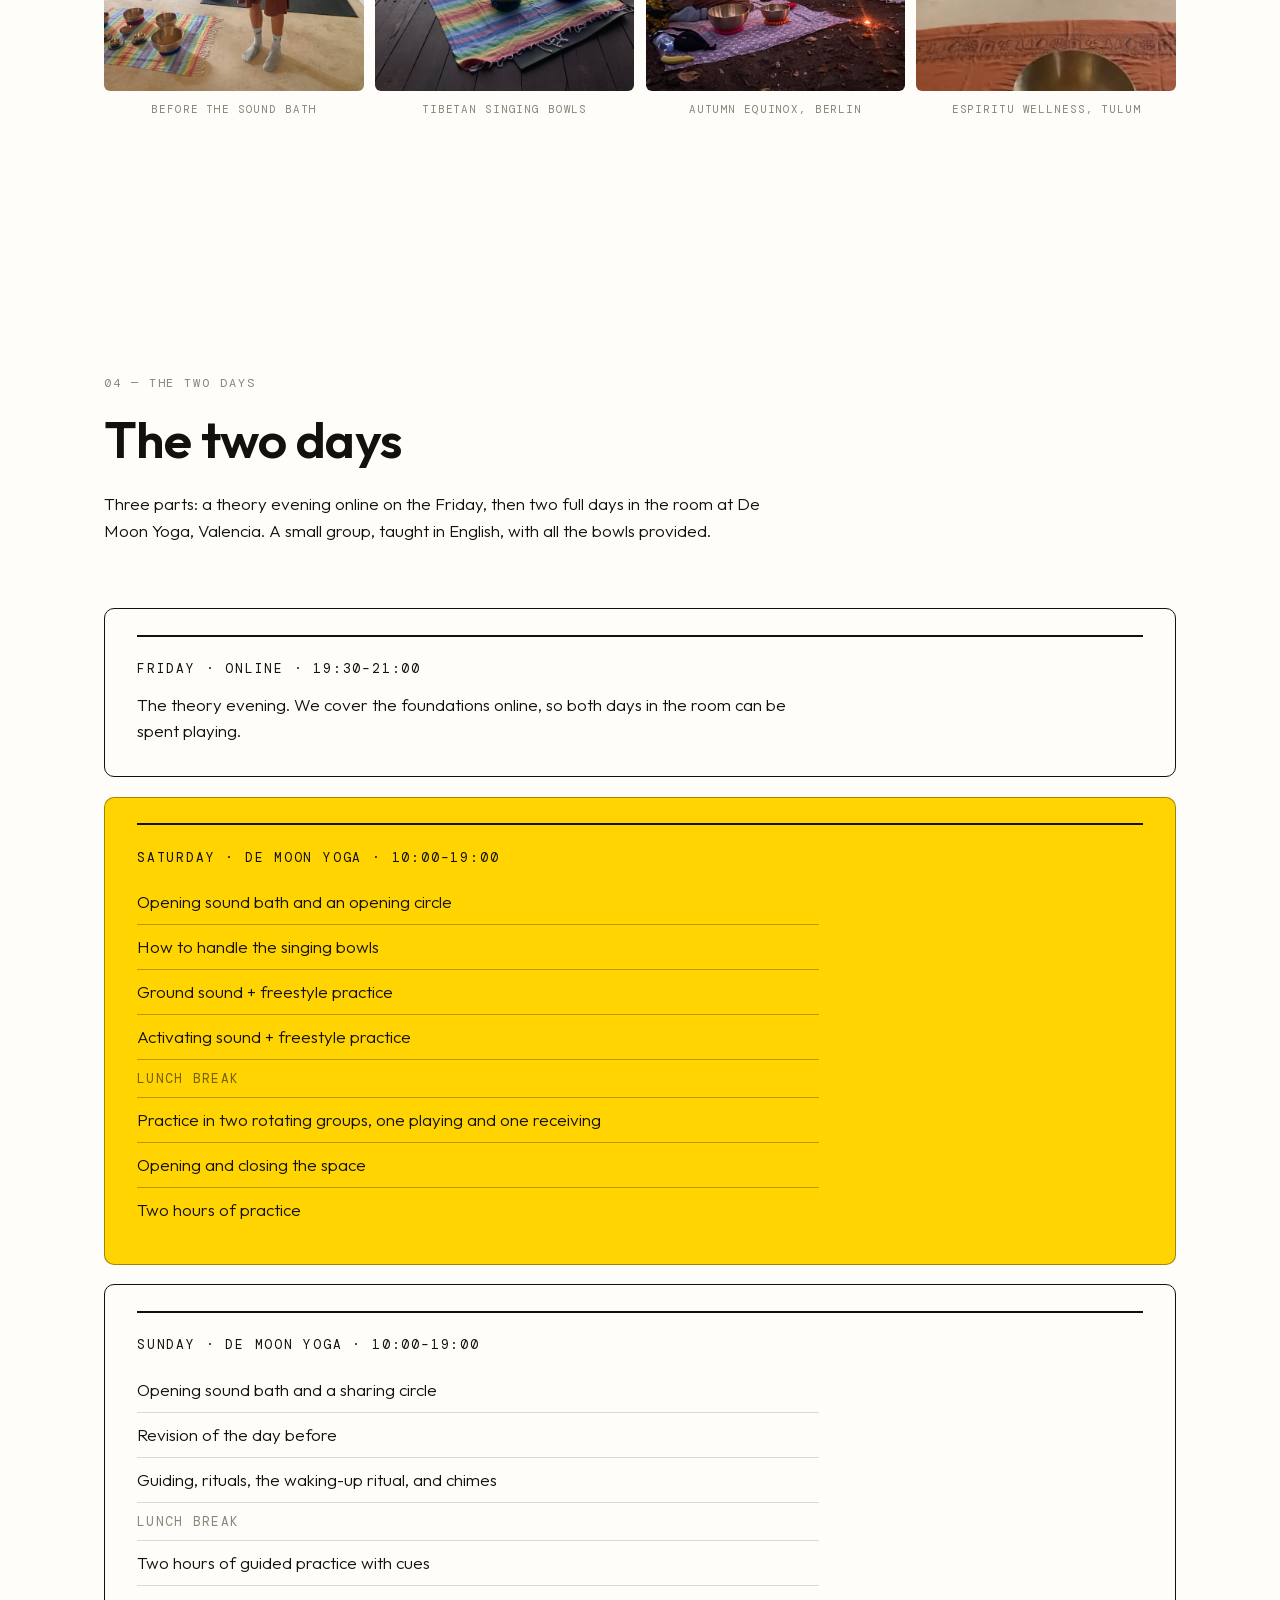
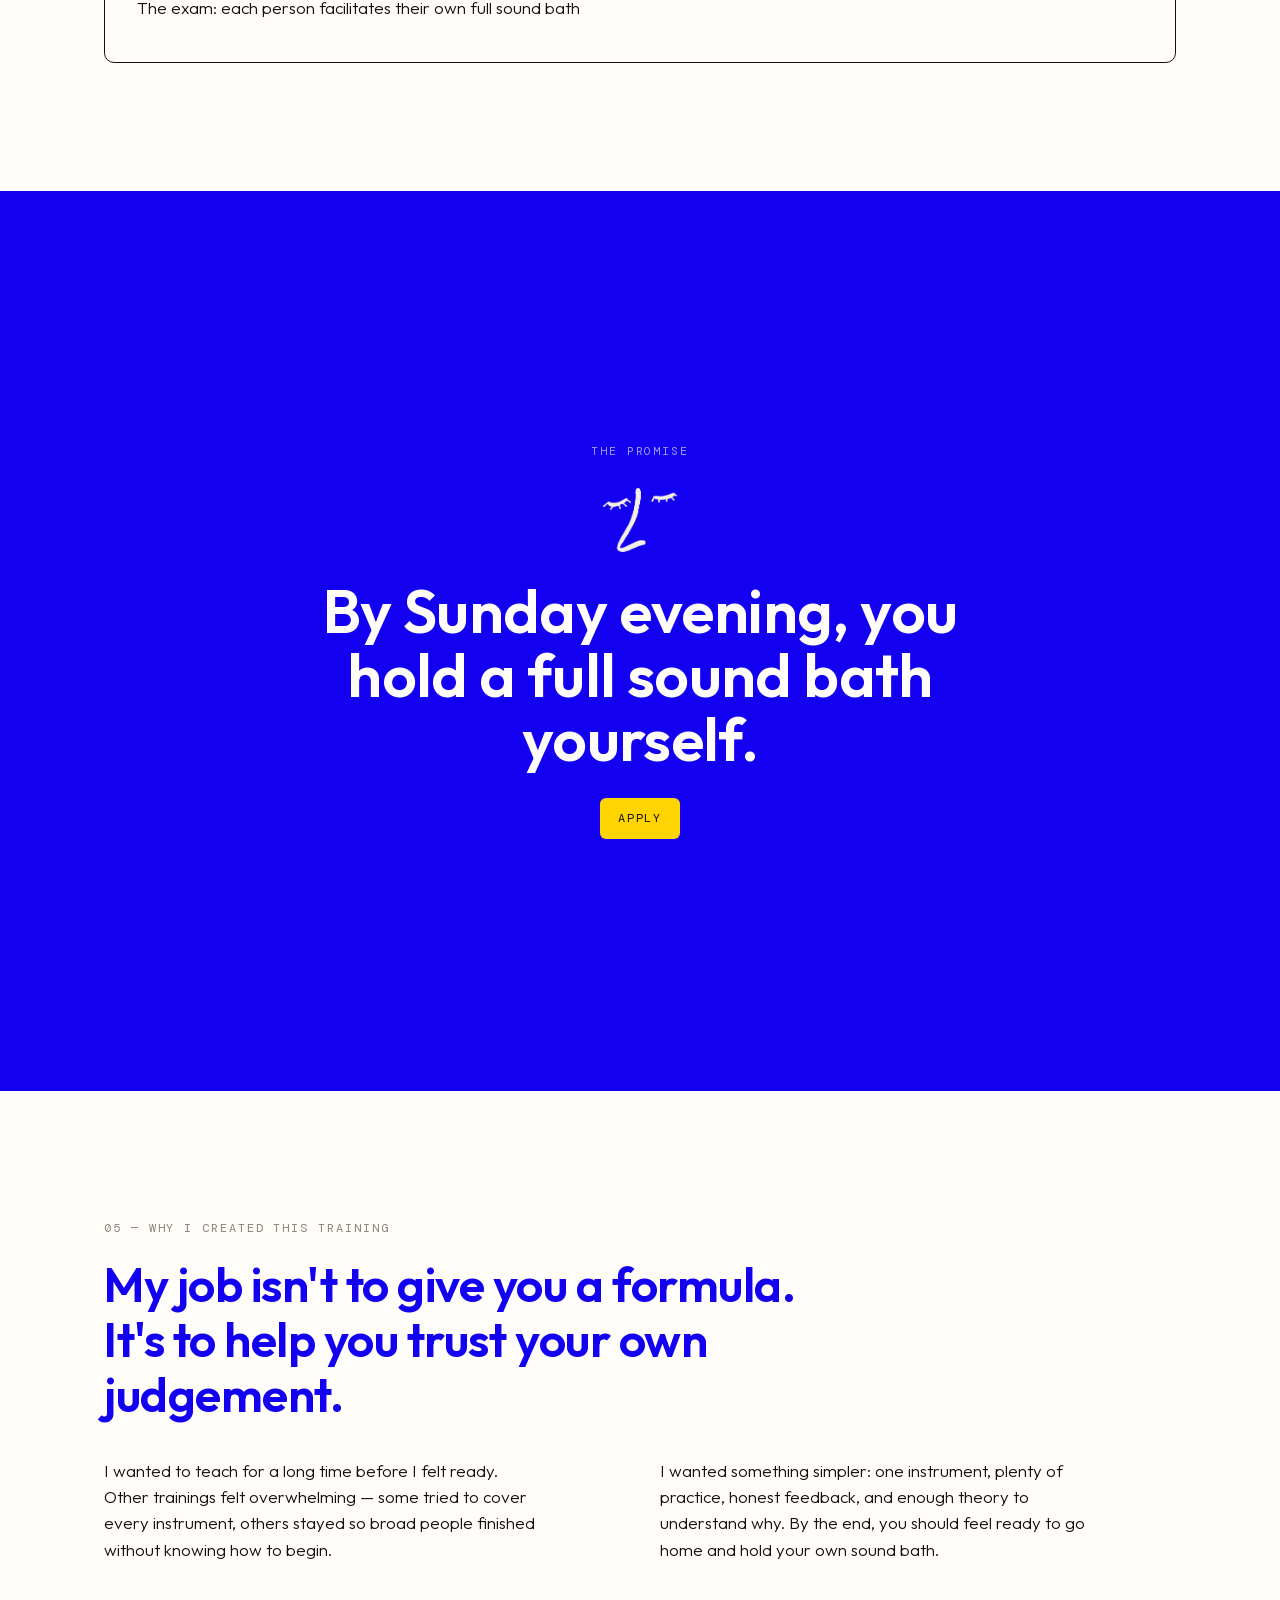
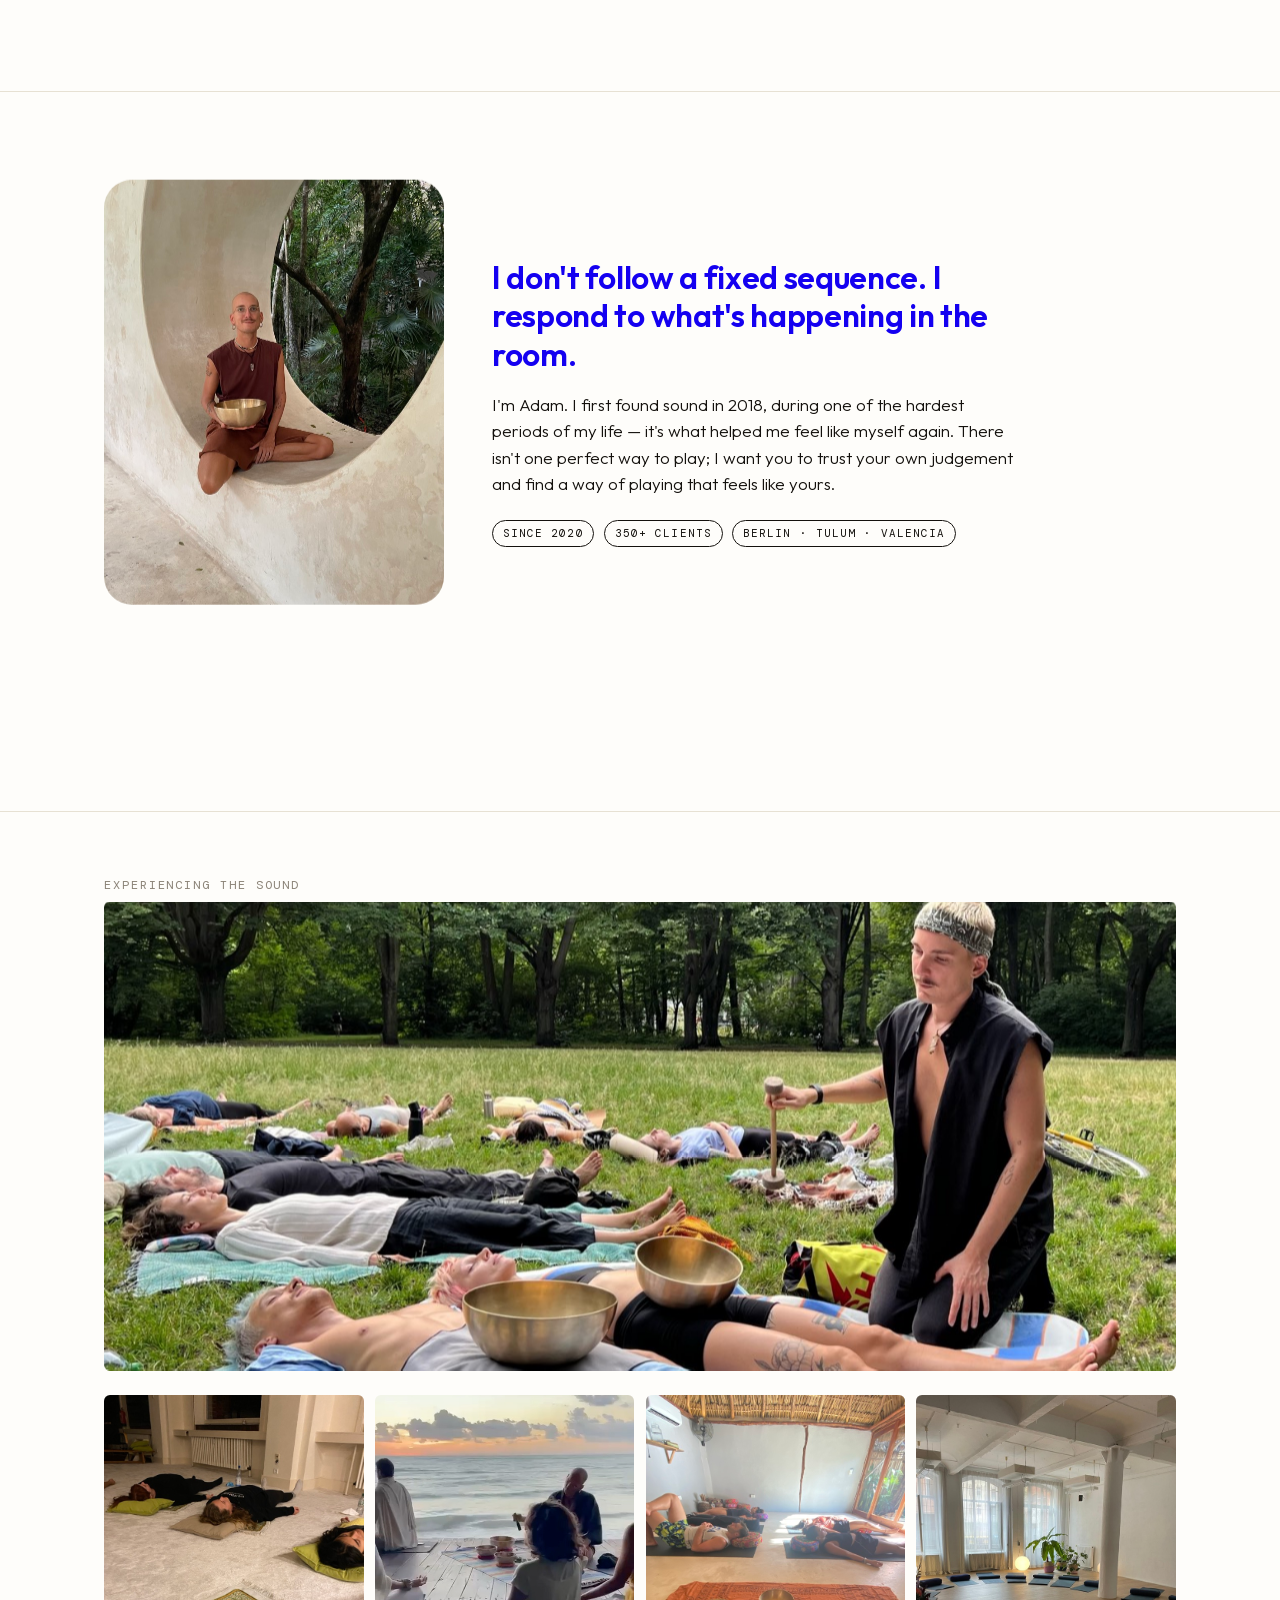
==== commit 9dcaafa1: "Use a different hero photo on smartphone only Added assets/photos/hero-photo-mobile.jpg (from the "n" ====
--- a/index.html
+++ b/index.html
@@ -92,6 +92,11 @@
          block below is tightened up to make room for it. */
       .hero-row { flex-direction: column; justify-content: center; gap: clamp(0.6rem, 2.2svh, 1rem); }
       .hero-silhouette { order: -1; flex: none; width: 100%; aspect-ratio: auto; height: min(48svh, 460px); }
+      /* The photo's native ratio (4:5) is taller than this box, so cover
+         crops top/bottom. Default center-crop was cutting into the bowl
+         held up top-right; anchoring to the top keeps the face and that
+         bowl in frame and crops the (less important) bottom edge instead. */
+      .hero-silhouette img { object-position: center top; }
       .hero-inner { flex: none; padding-block: 0; gap: clamp(0.5rem, 1.4svh, 0.9rem); }
       .hero-v2 h1 { font-size: clamp(1.75rem, min(7.6vw, 8.5svh), 6rem); }
       /* Two grouped lines instead of four: rows sit inline (with the
@@ -431,7 +436,10 @@
         </div>
       </div>
       <div class="hero-silhouette" aria-hidden="true">
-        <img src="assets/photos/hero-photo.jpg" alt="" loading="eager">
+        <picture>
+          <source media="(max-width: 860px)" srcset="assets/photos/hero-photo-mobile.jpg">
+          <img src="assets/photos/hero-photo.jpg" alt="" loading="eager">
+        </picture>
       </div>
     </div>
   </section>
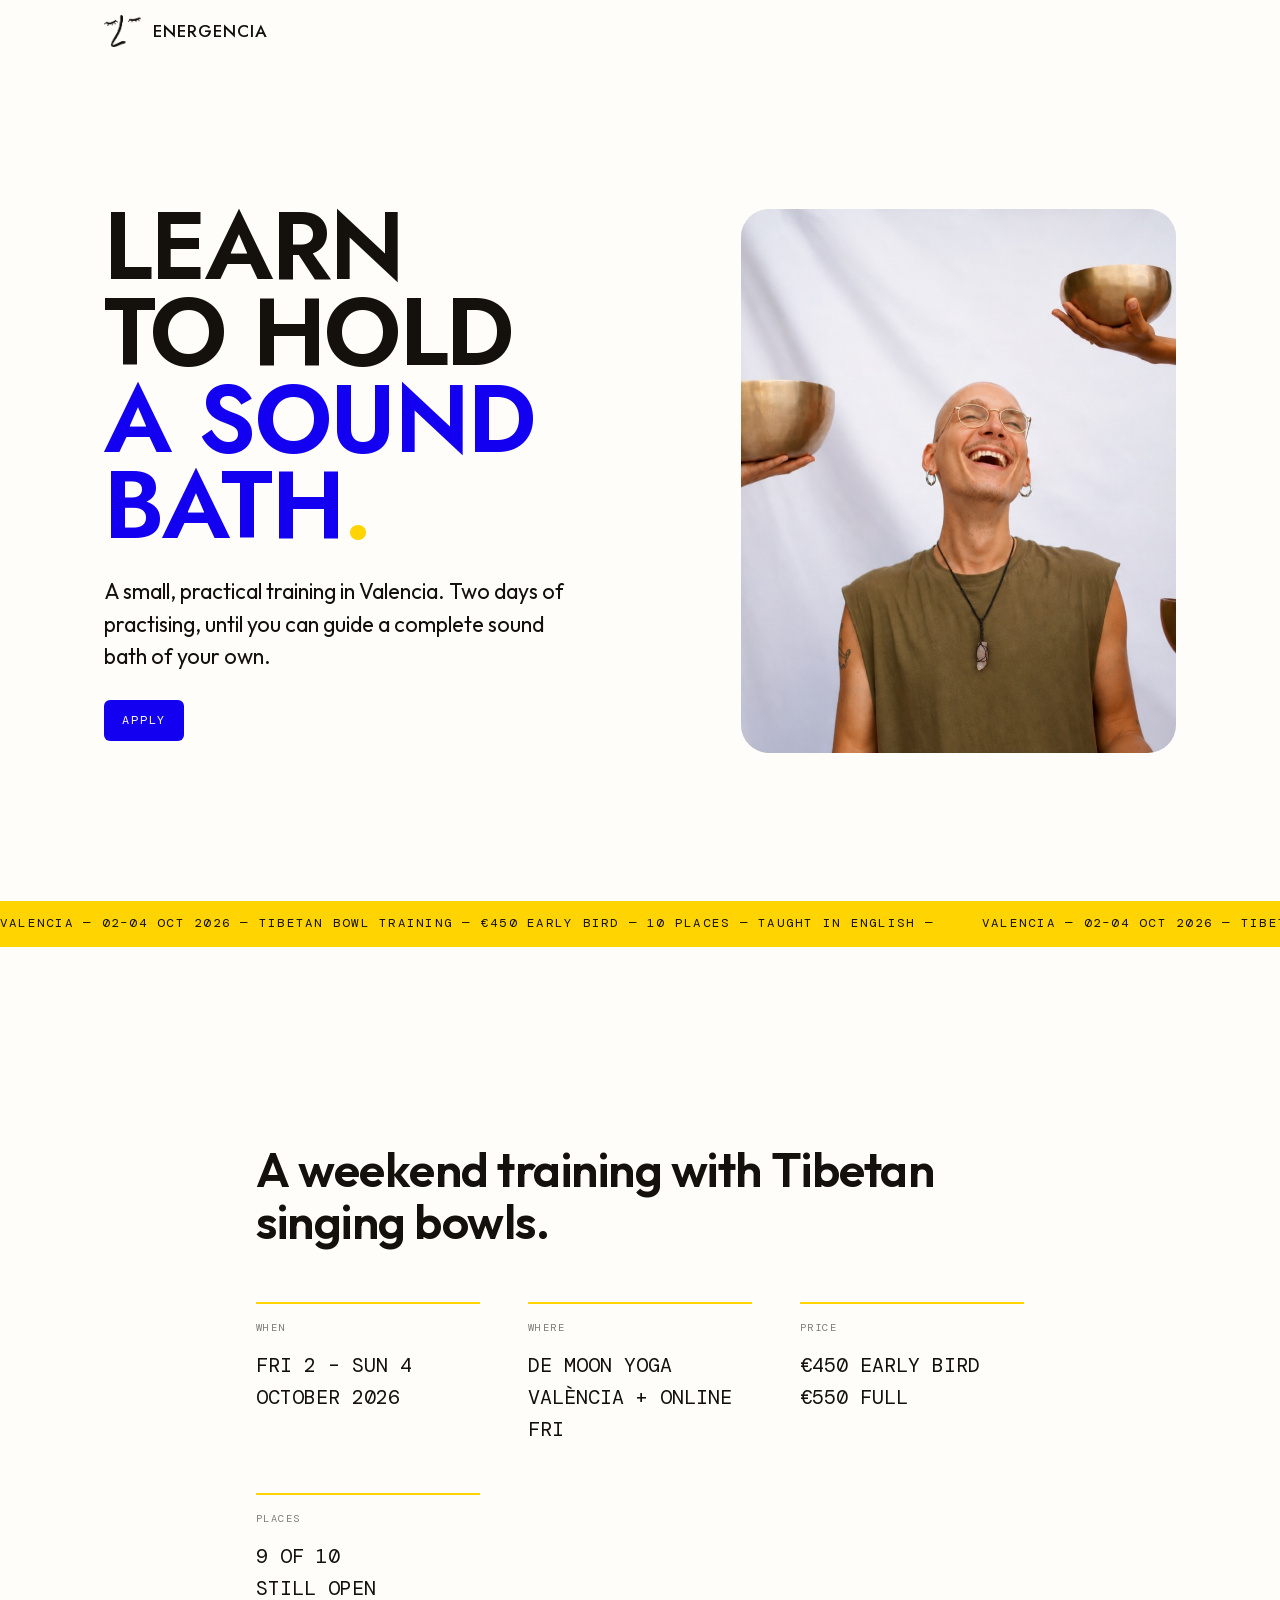
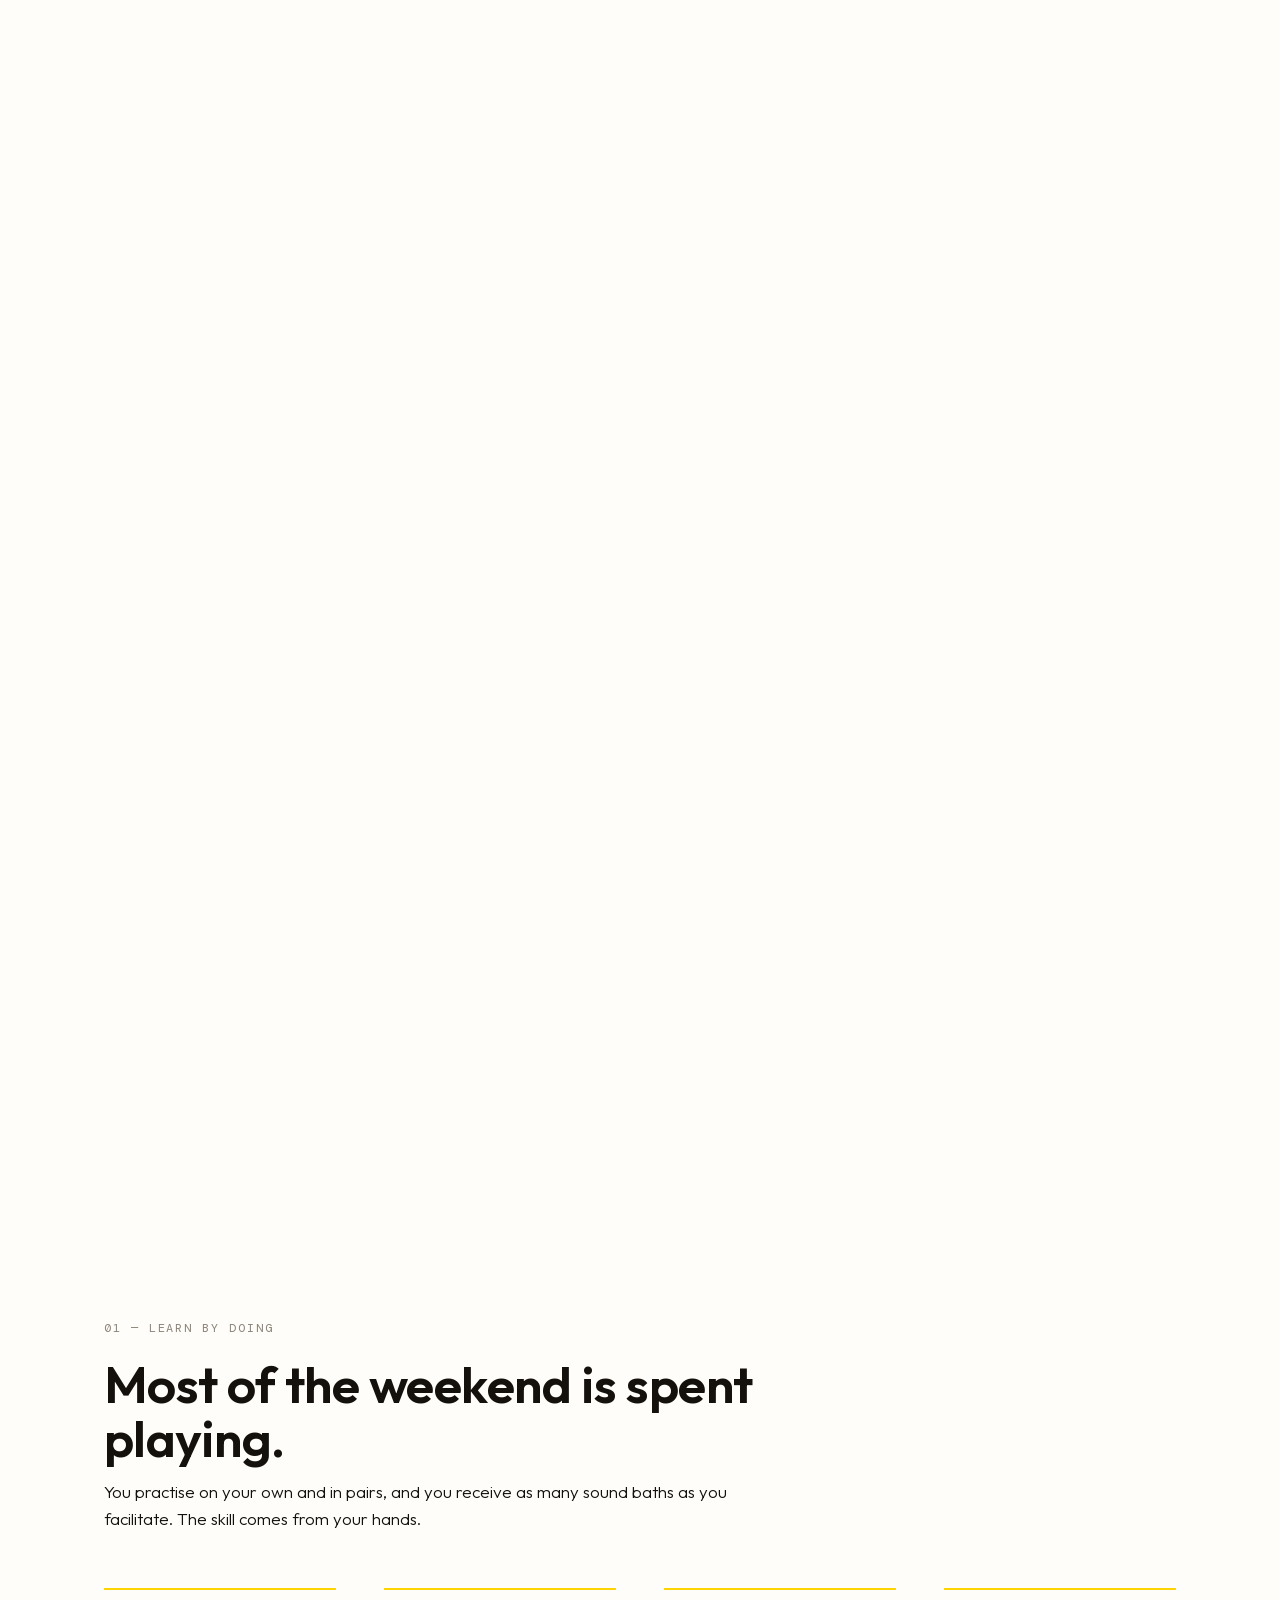
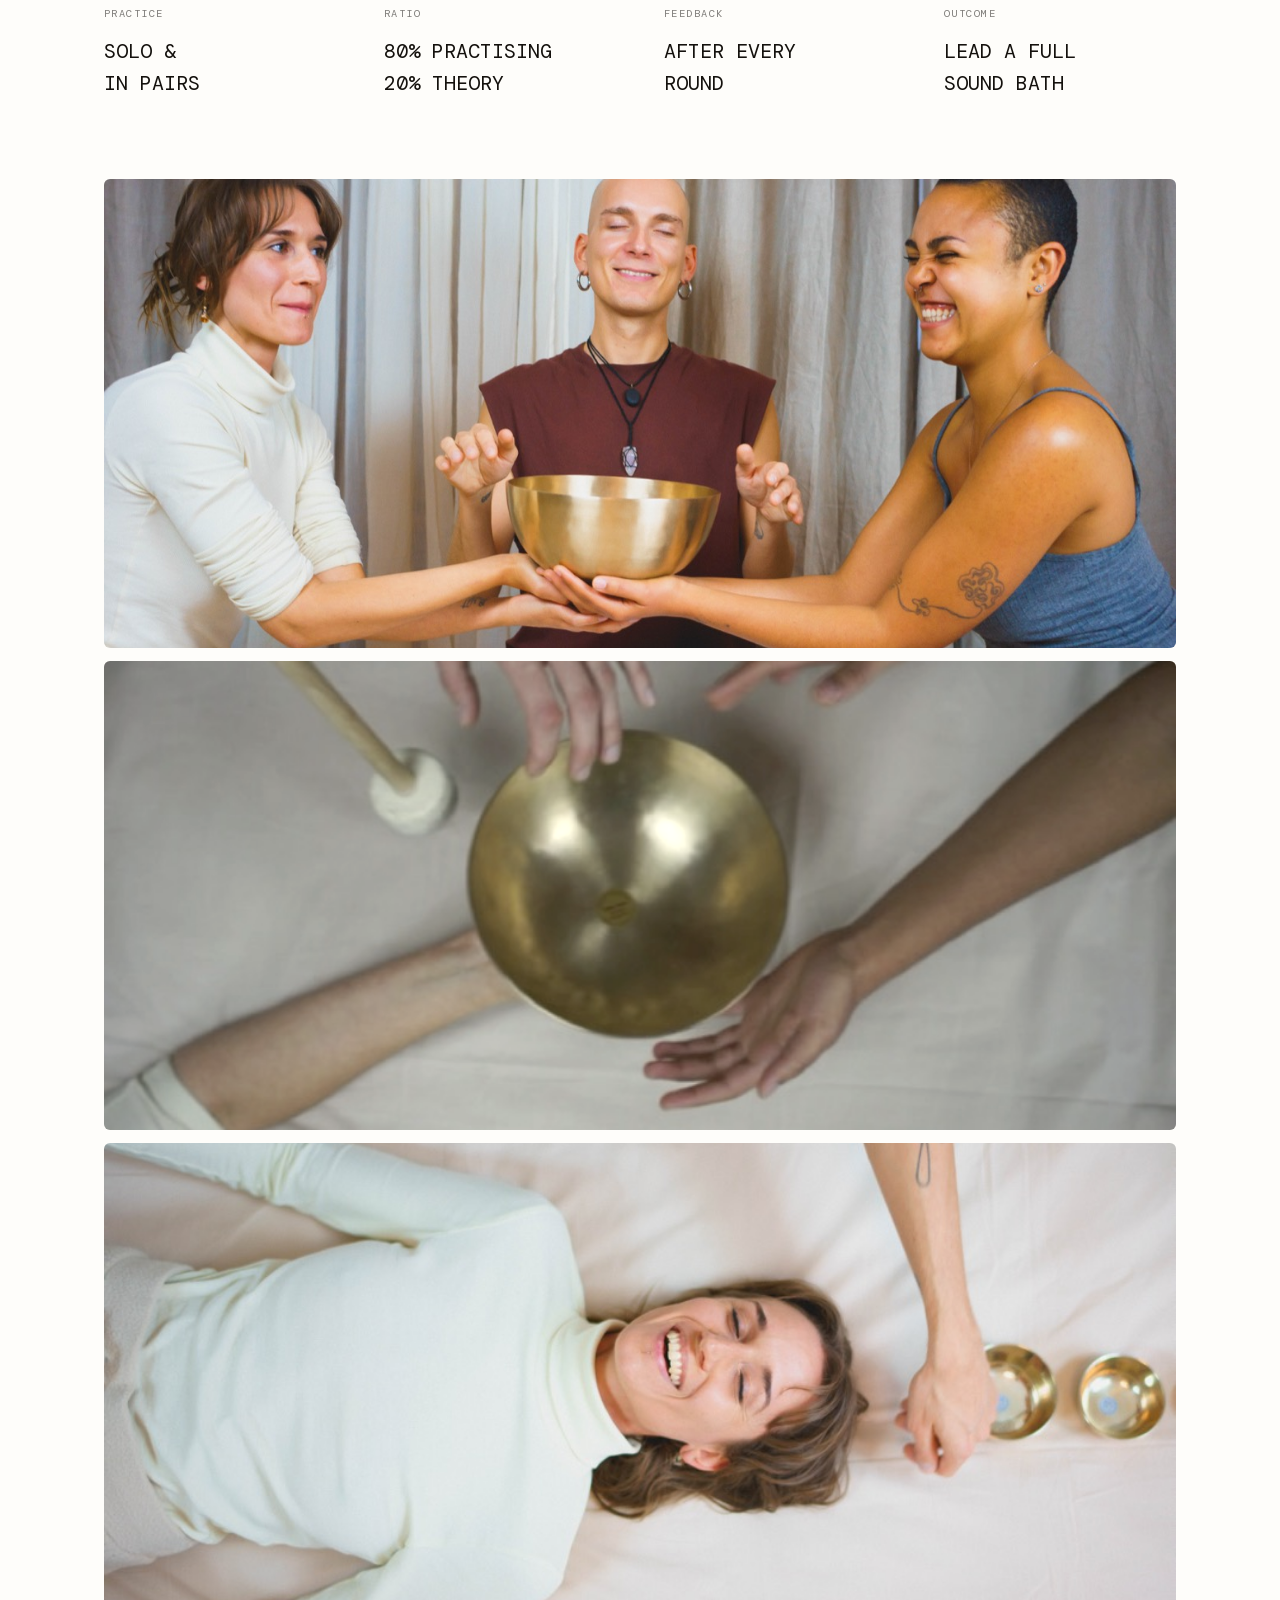
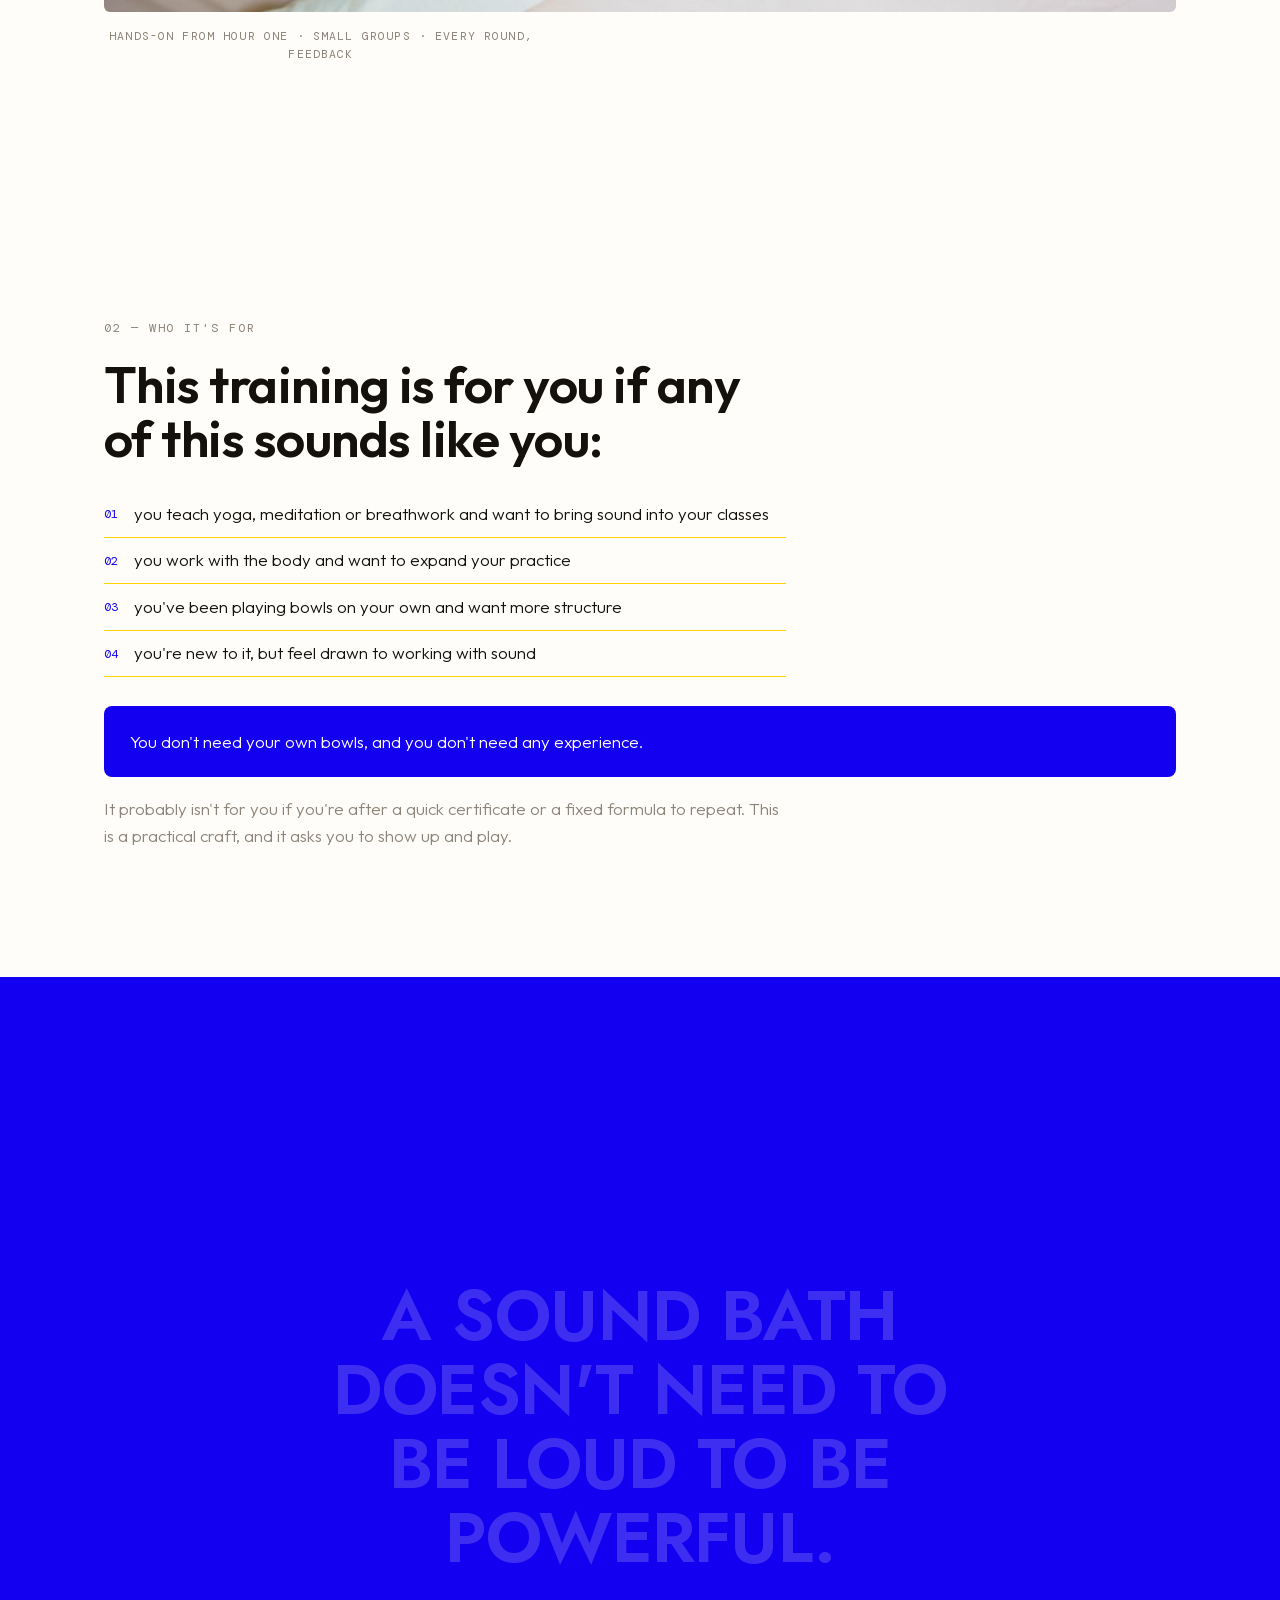
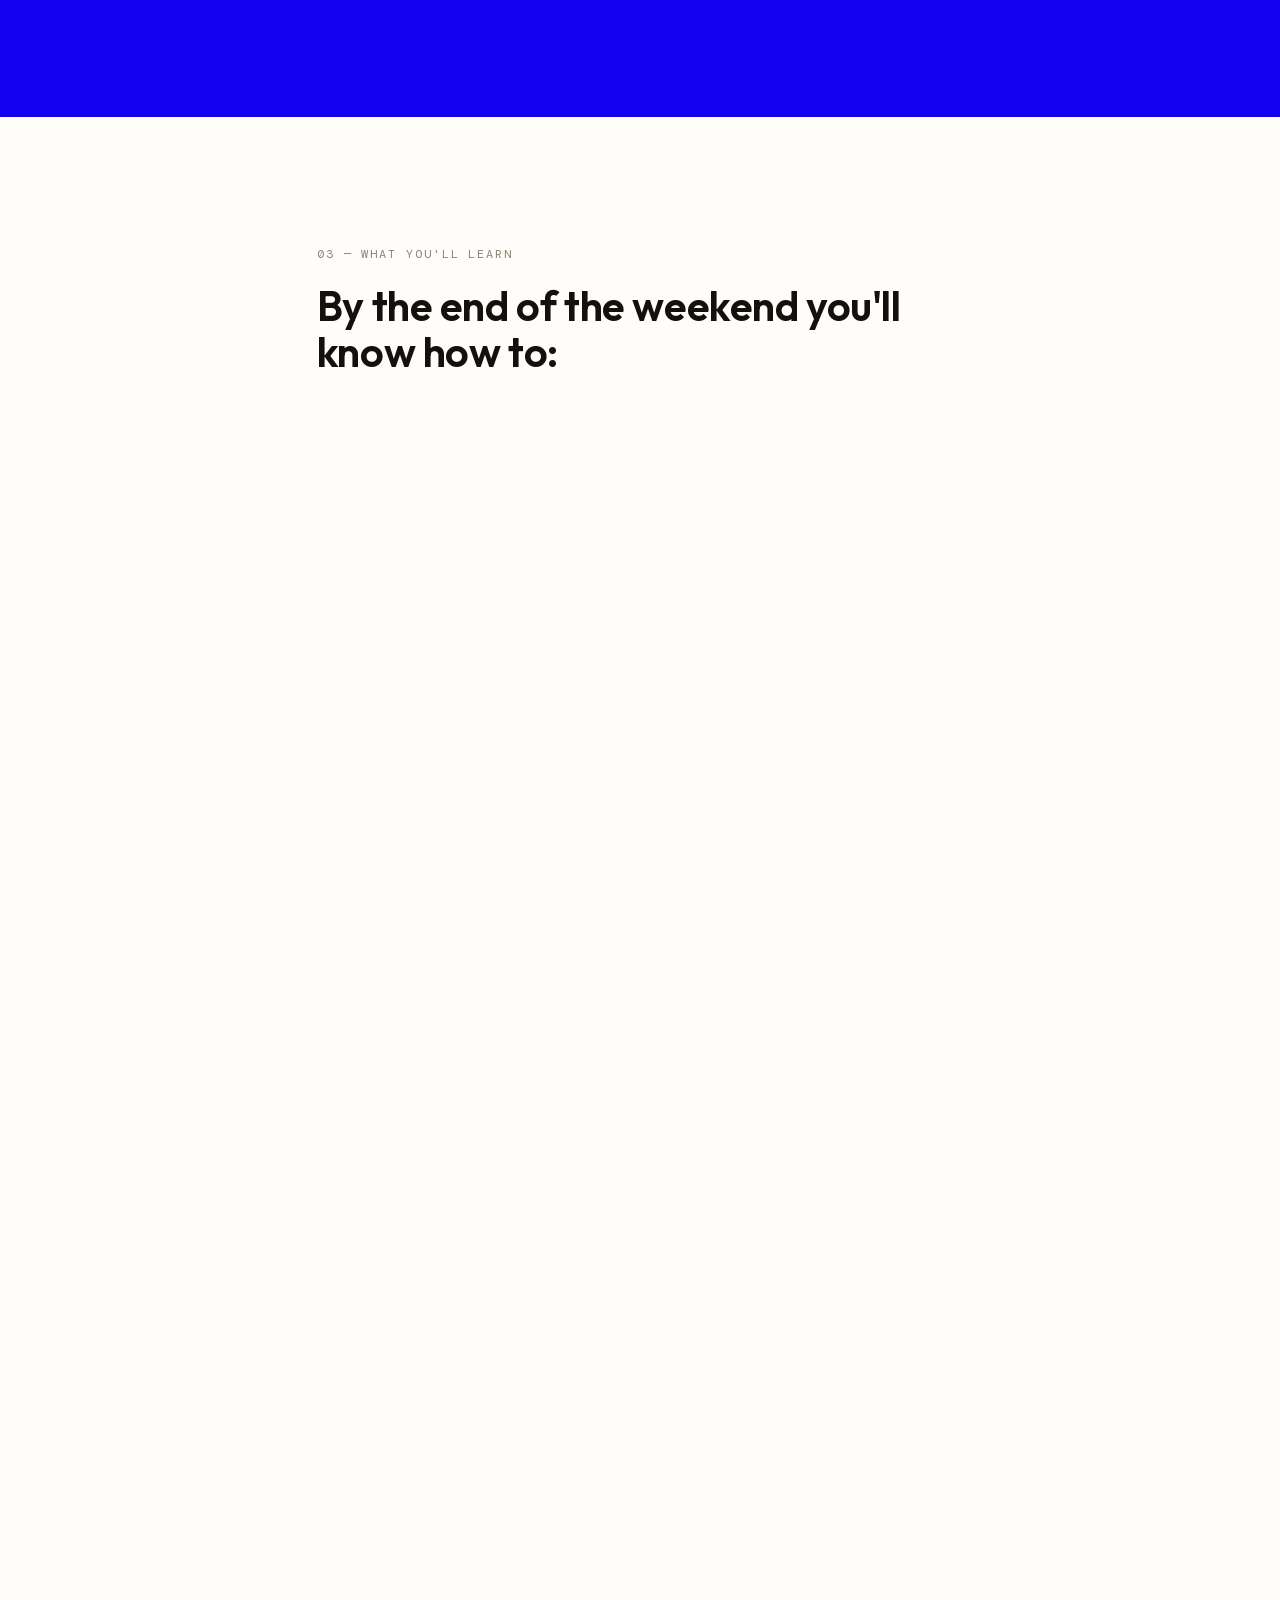
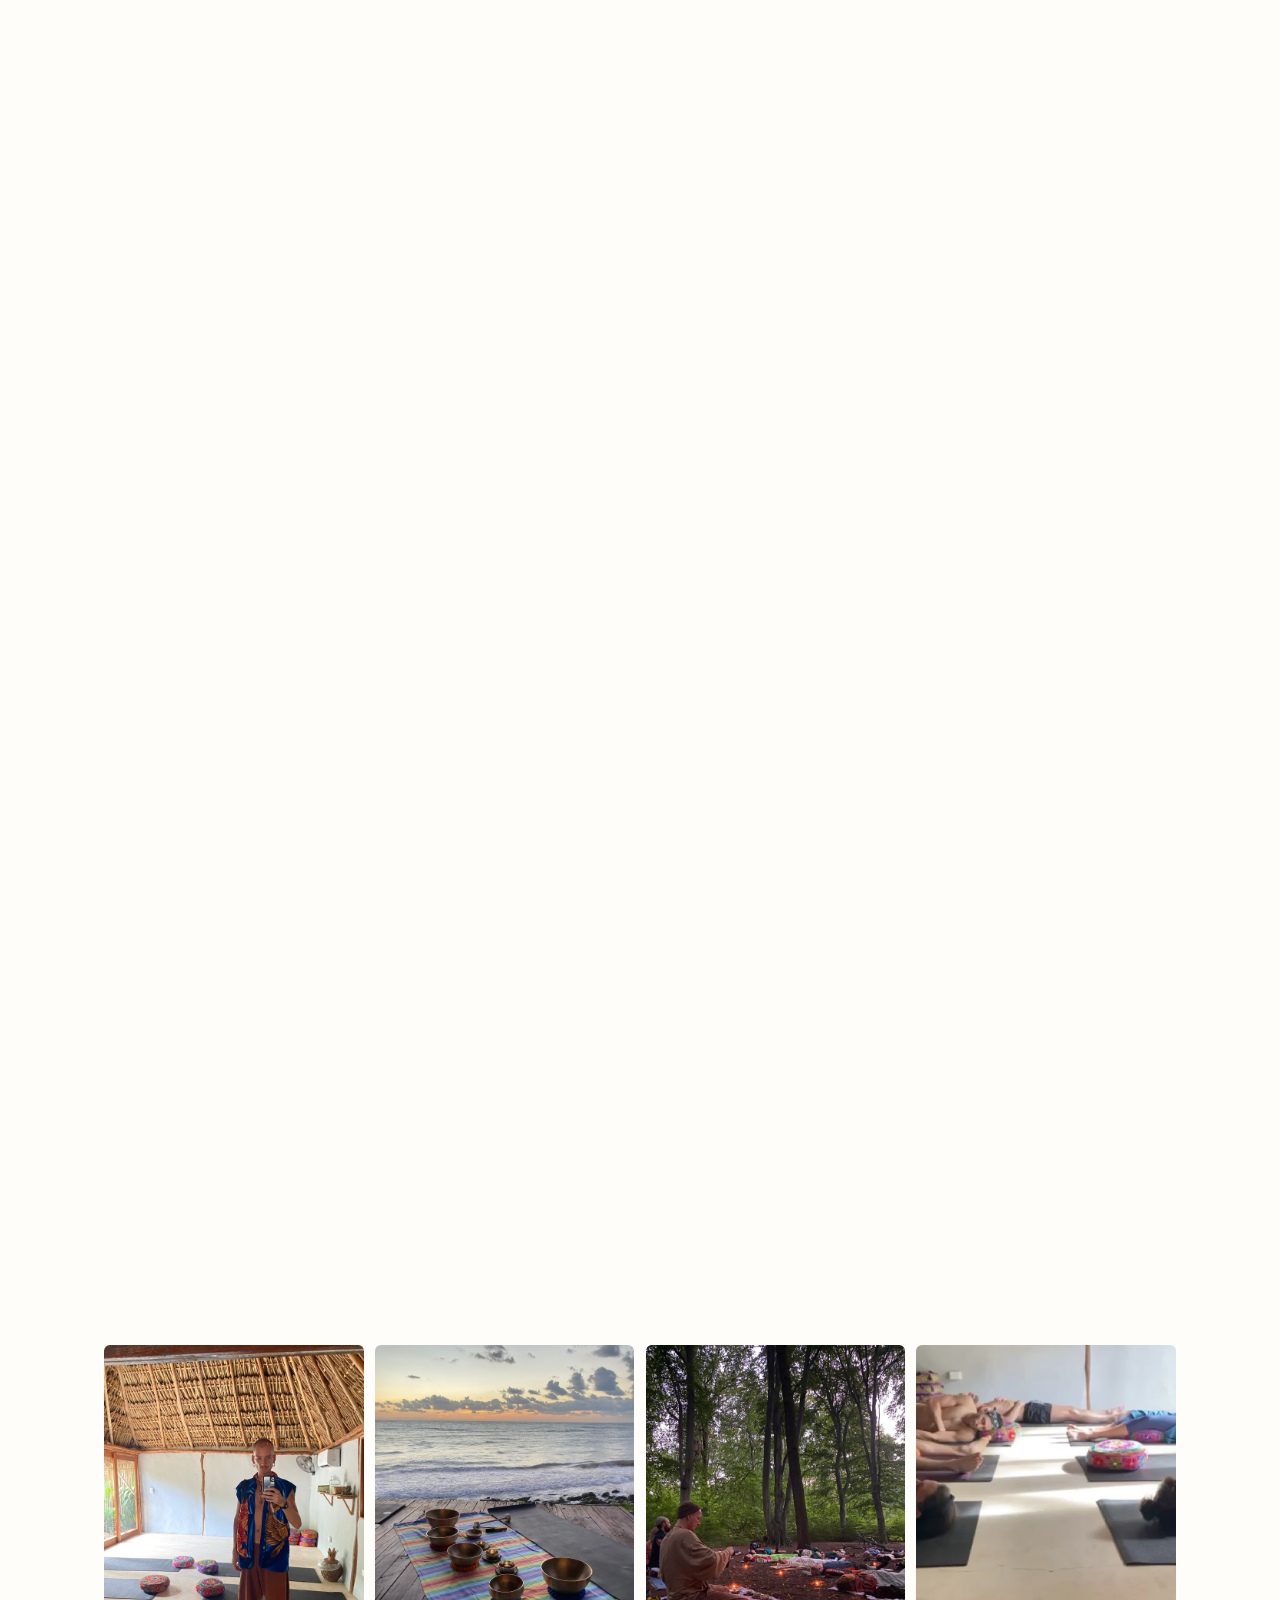
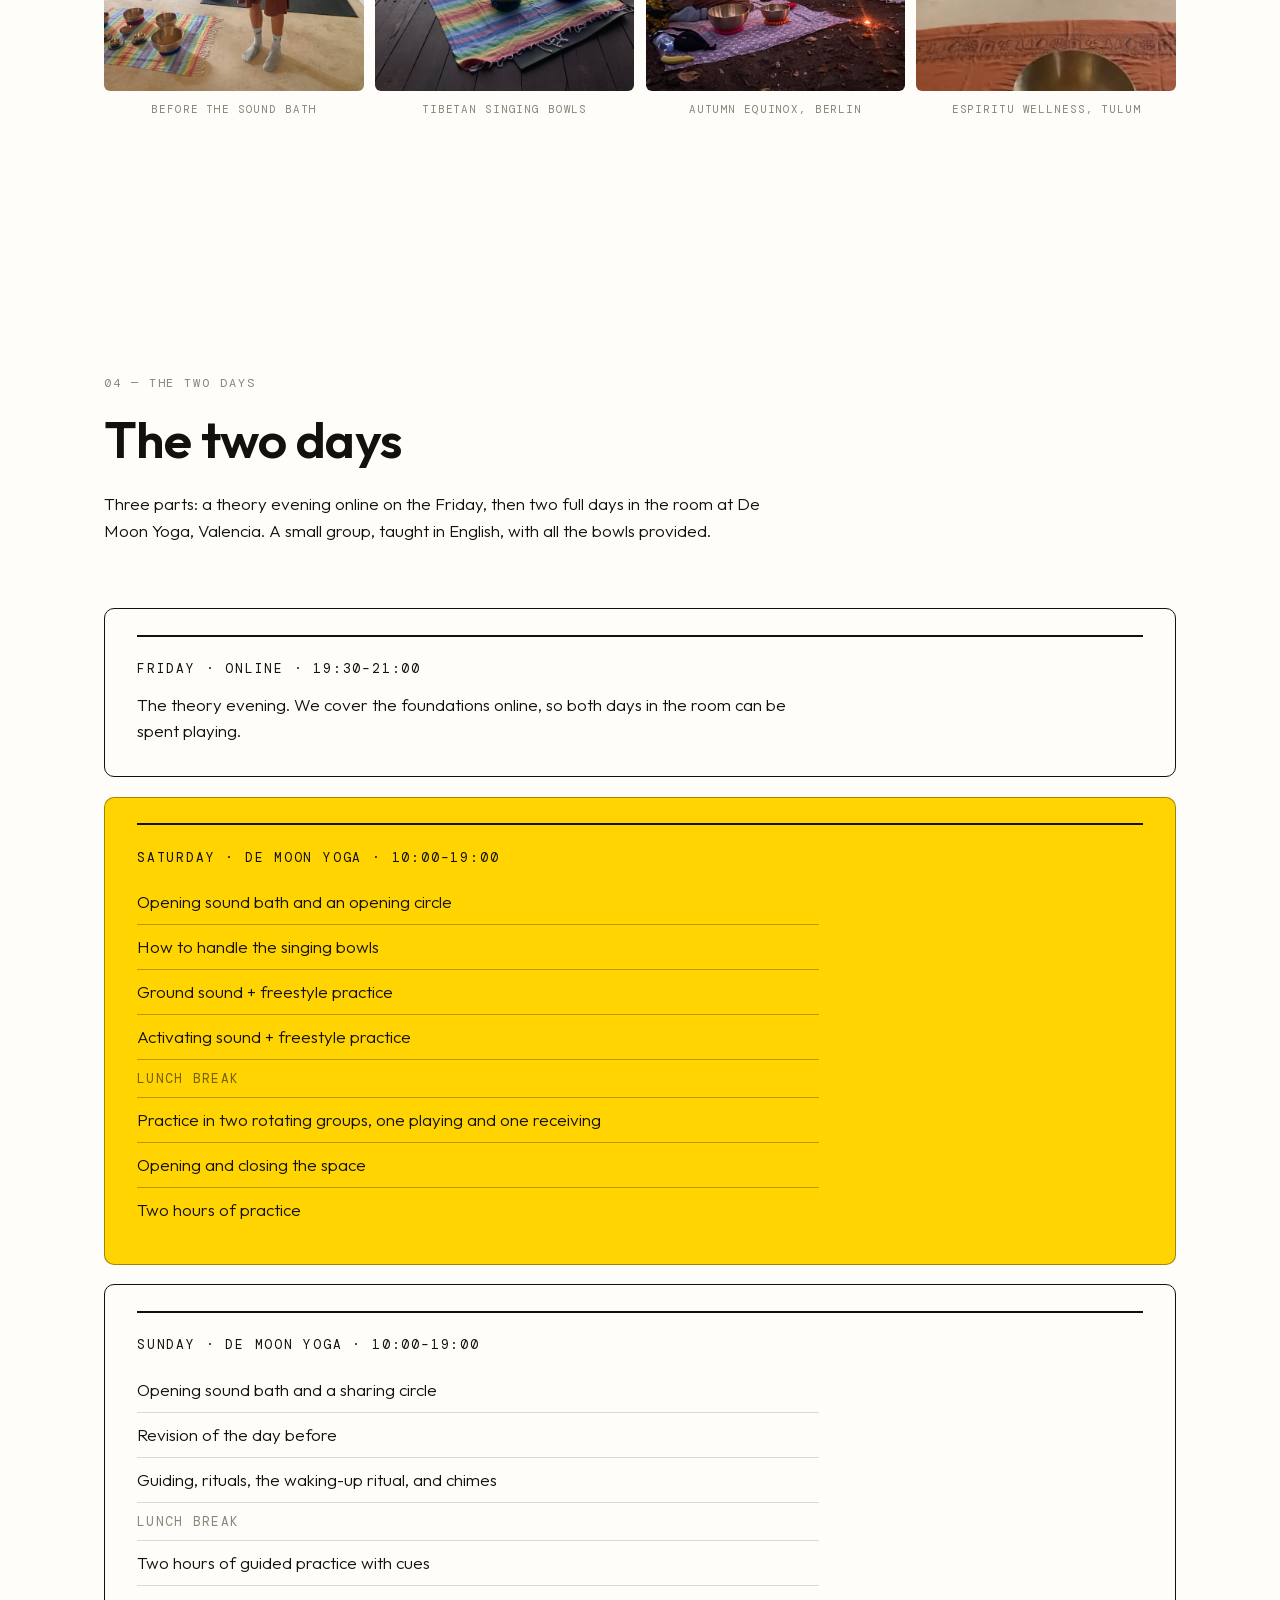
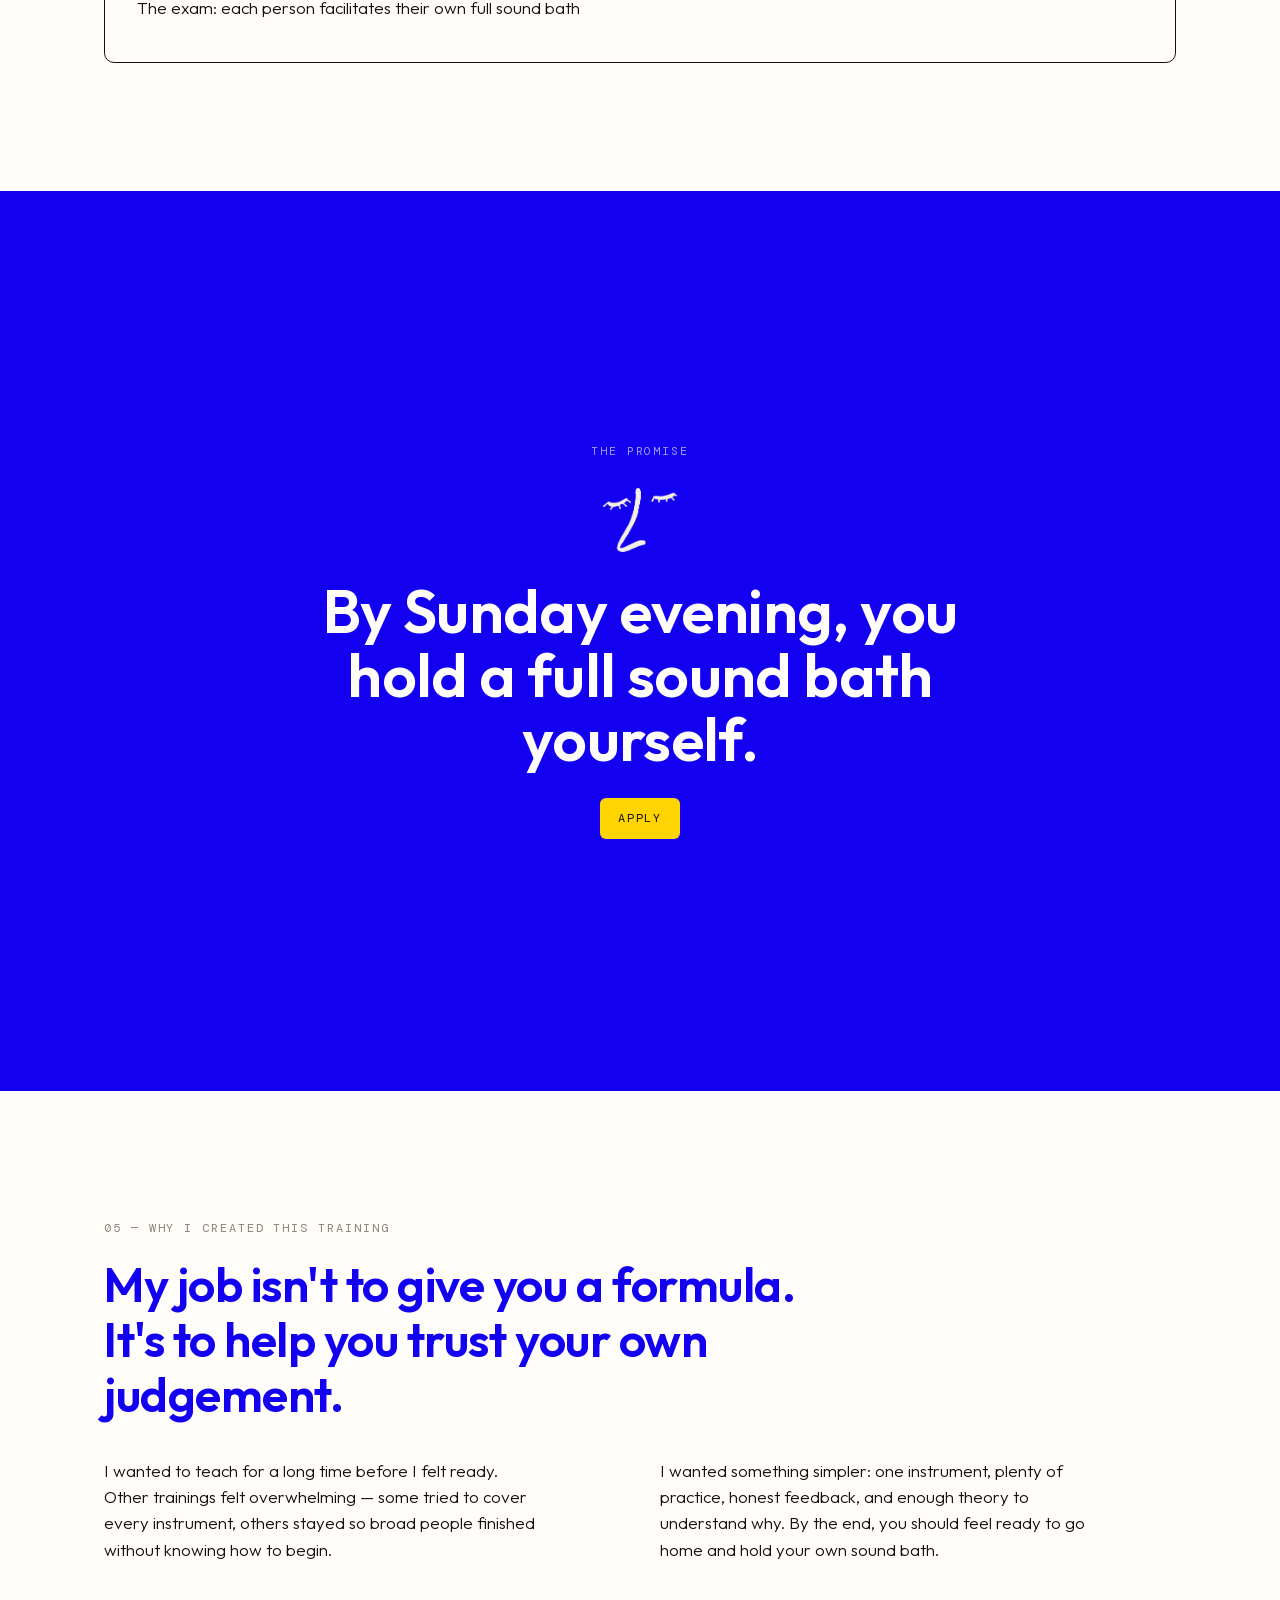
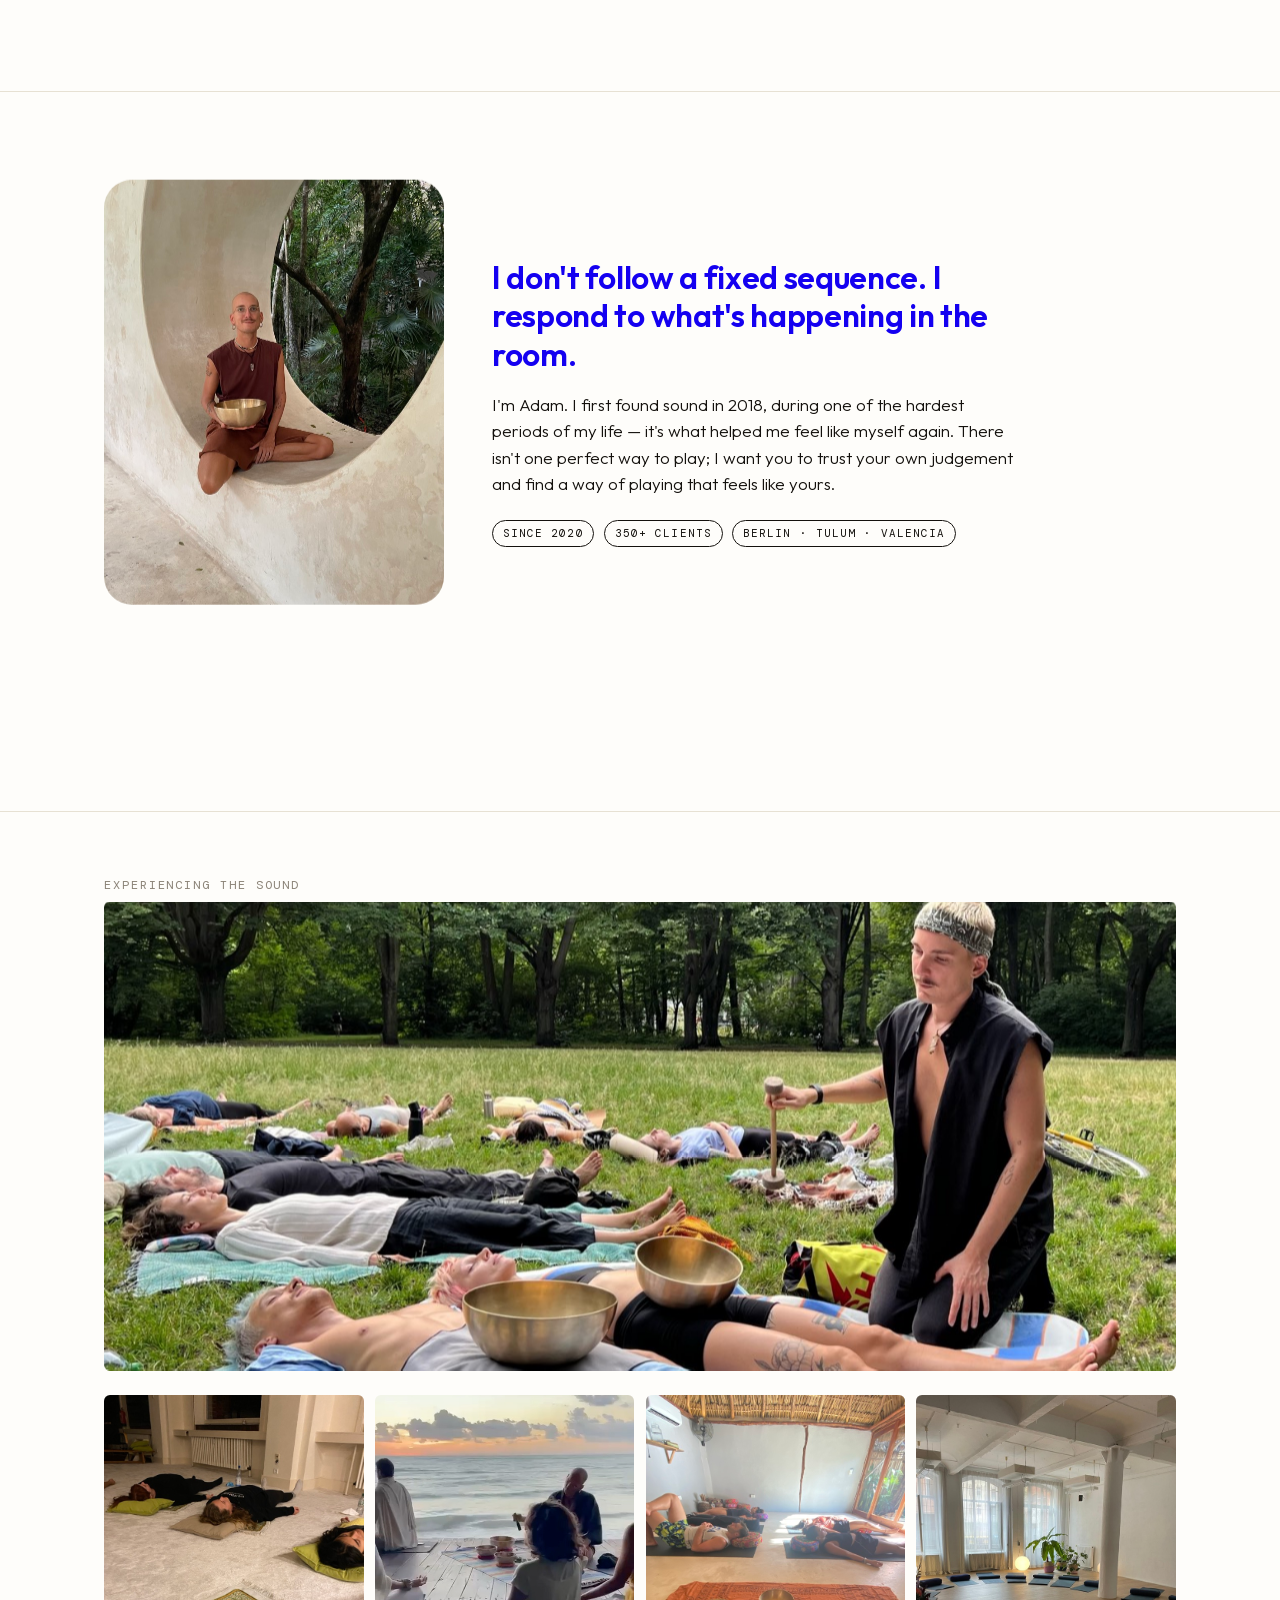
==== commit 91442f10: "Add /treatments — a 1:1 sessions page for Sound Massage, Reiki & Kundalini Builds out the design han" ====
--- a/index.html
+++ b/index.html
@@ -413,6 +413,7 @@
         <a href="#training">Training</a>
         <a href="#about">About</a>
         <a href="#price">Price</a>
+        <a href="treatments/">1:1 Sessions</a>
         <a class="btn btn--signal" href="https://forms.gle/iTy1PEj1dVYHadny7" target="_blank" rel="noopener">Apply</a>
       </nav>
     </div>
@@ -857,6 +858,7 @@
           <a href="#training">Training</a>
           <a href="#about">About</a>
           <a href="#price">Price</a>
+          <a href="treatments/">1:1 Sessions →</a>
         </div>
         <div class="footer-col">
           <span class="col-label">Contact</span>
--- a/assets/fonts/fonts.css
+++ b/assets/fonts/fonts.css
@@ -4,7 +4,7 @@
 @font-face {
   font-family: 'Jost';
   font-style: normal;
-  font-weight: 400 600;
+  font-weight: 400 700;
   font-display: swap;
   src: url('jost-variable.woff2') format('woff2');
   unicode-range: U+0000-00FF, U+0131, U+0152-0153, U+02BB-02BC, U+02C6, U+02DA, U+02DC, U+0304, U+0308, U+0329, U+2000-206F, U+20AC, U+2122, U+2191, U+2193, U+2212, U+2215, U+FEFF, U+FFFD;
--- a/tokens.css
+++ b/tokens.css
@@ -19,6 +19,13 @@
   --pink:   #FB3F9C;  /* Spark. Sparing, one accent per screen. */
   --grey:   #8C8478;  /* Muted UI text, captions. */
   --line:   #E7E1D3;  /* Hairlines, borders. */
+
+  /* Extended set — introduced for the Treatments (1:1 sessions) page,
+     available site-wide since they're part of the same palette. */
+  --espresso:   #2A2118;  /* Dark section backgrounds, dark-on-dark footers. */
+  --clay:       #A8674B;  /* Small mono labels, durations, warm accents. */
+  --sand:       #F4F0E6;  /* Card backgrounds (was already used inline as #F4F0E6). */
+  --body-grey:  #514B41;  /* Long-form paragraph text on --sand or --white. */
 
   /* ---- Type families ---- */
   --font-display: 'Jost', sans-serif;      /* Wordmark + headlines. CAPS only for the wordmark. */
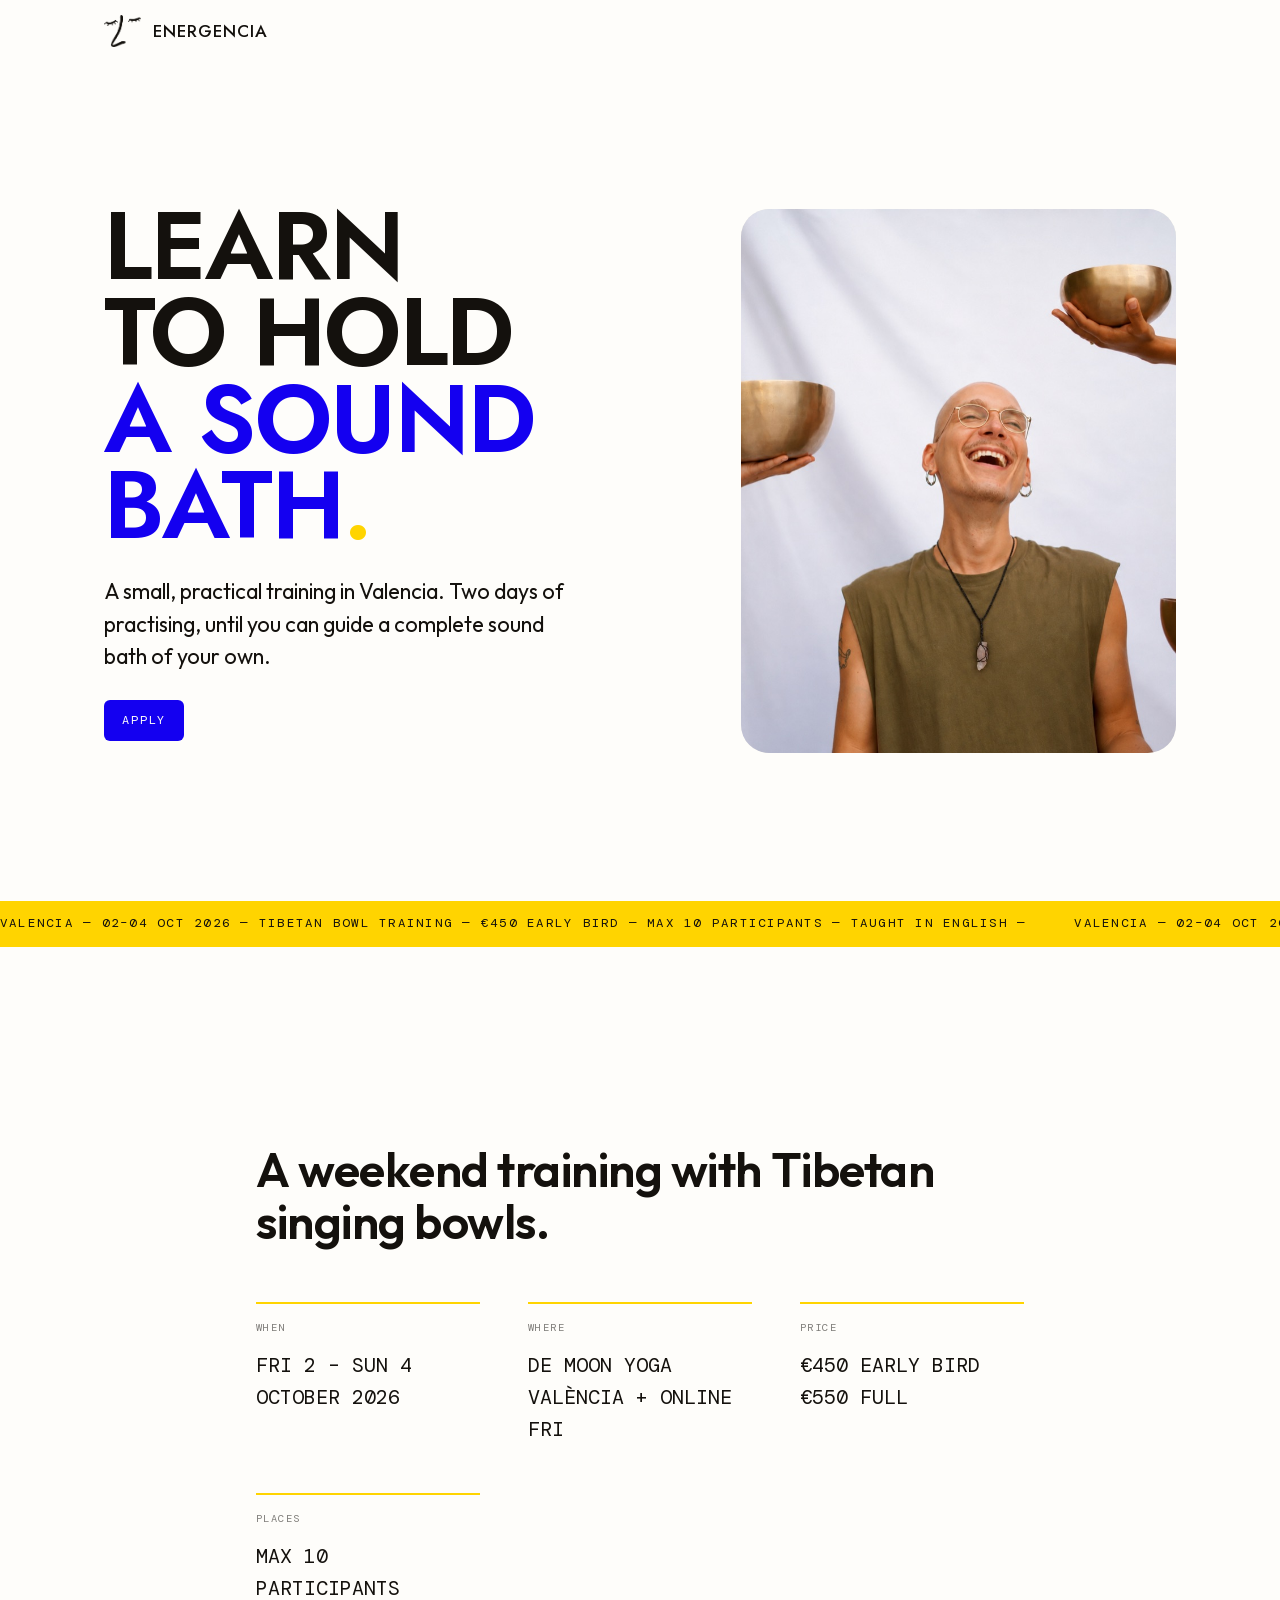
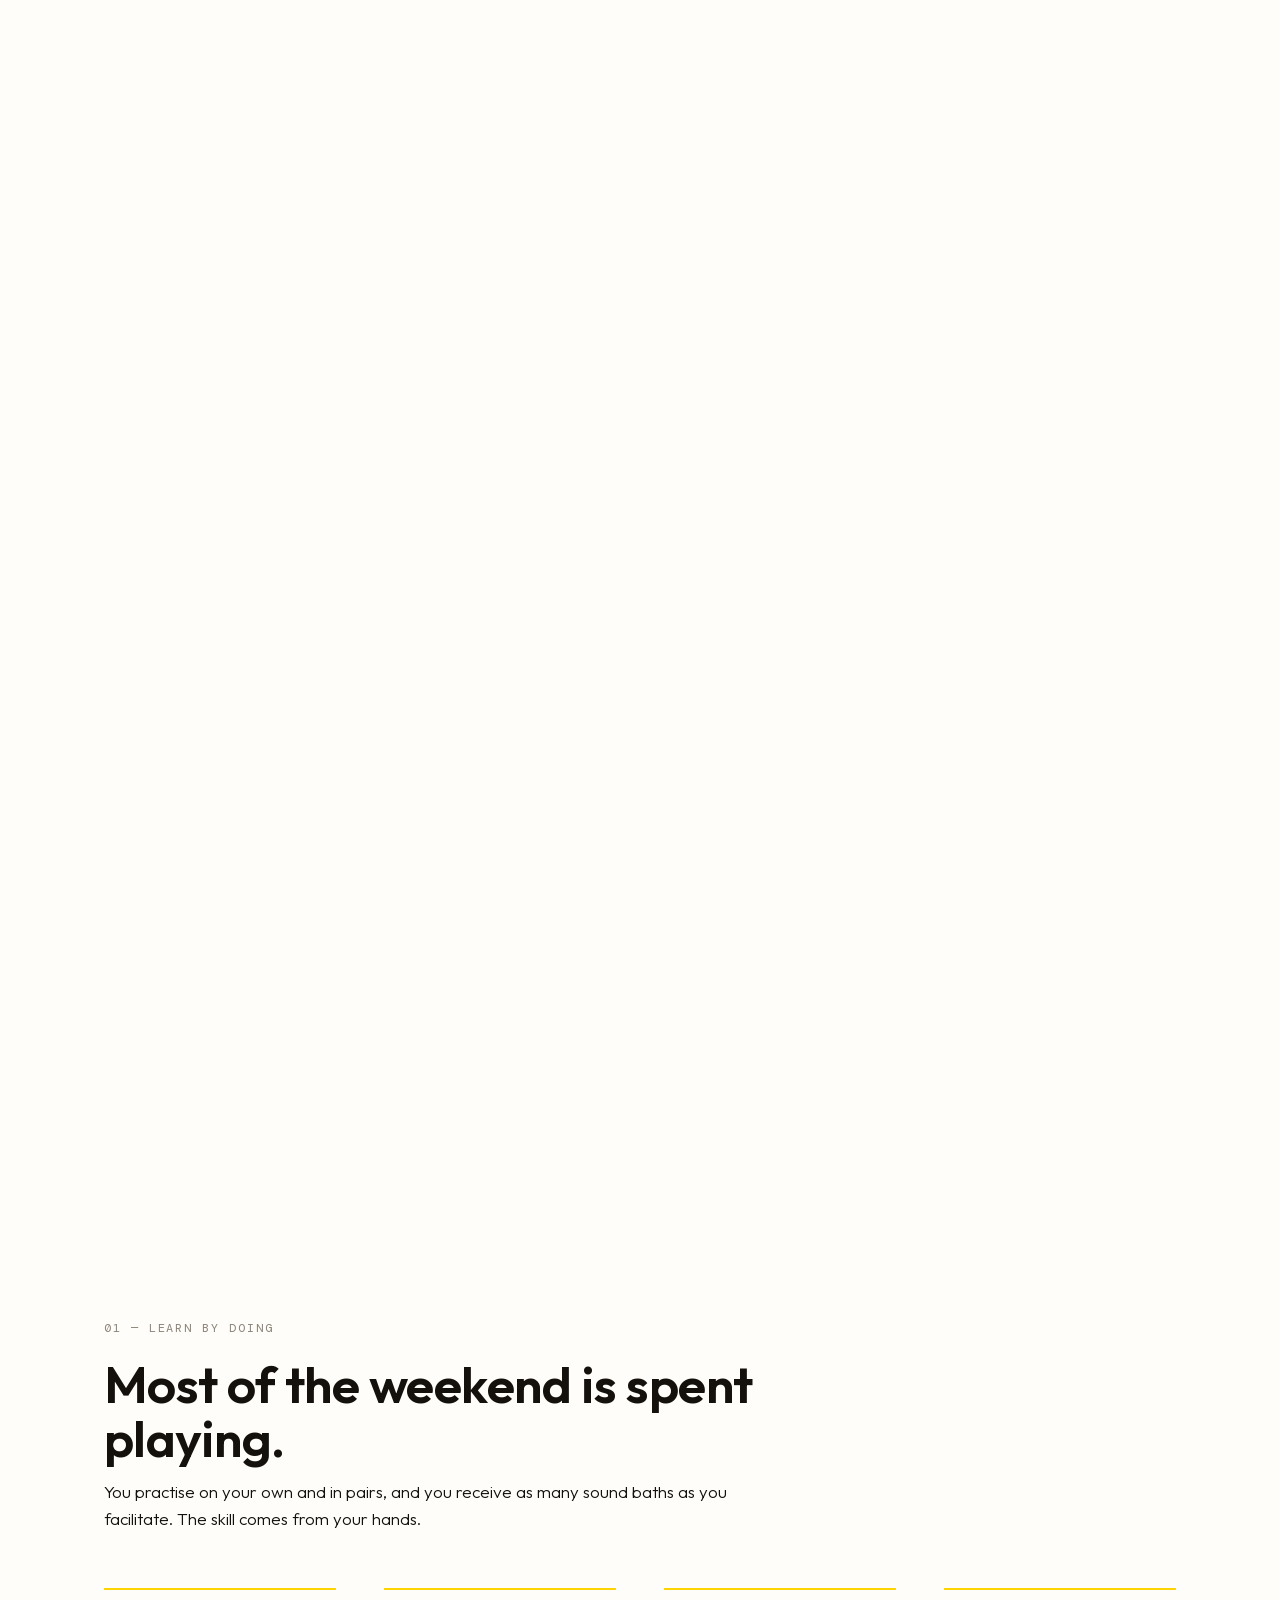
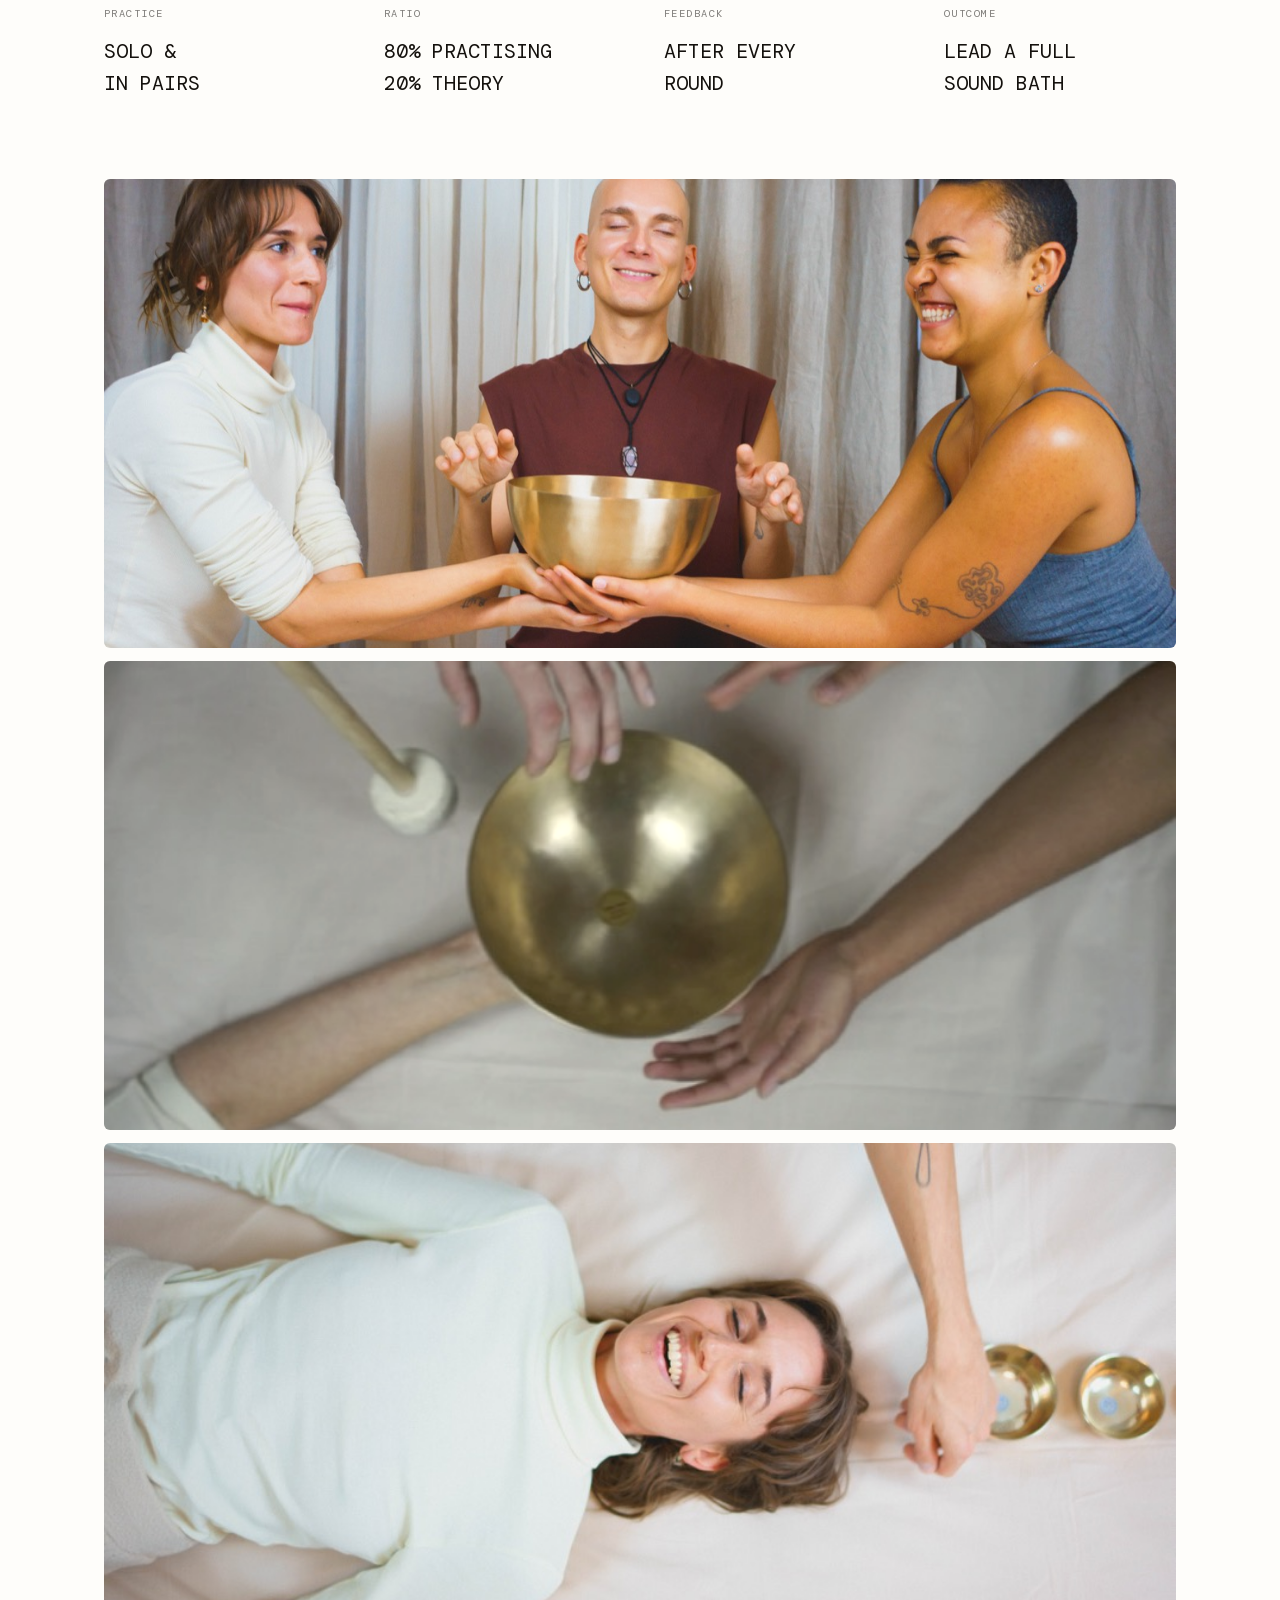
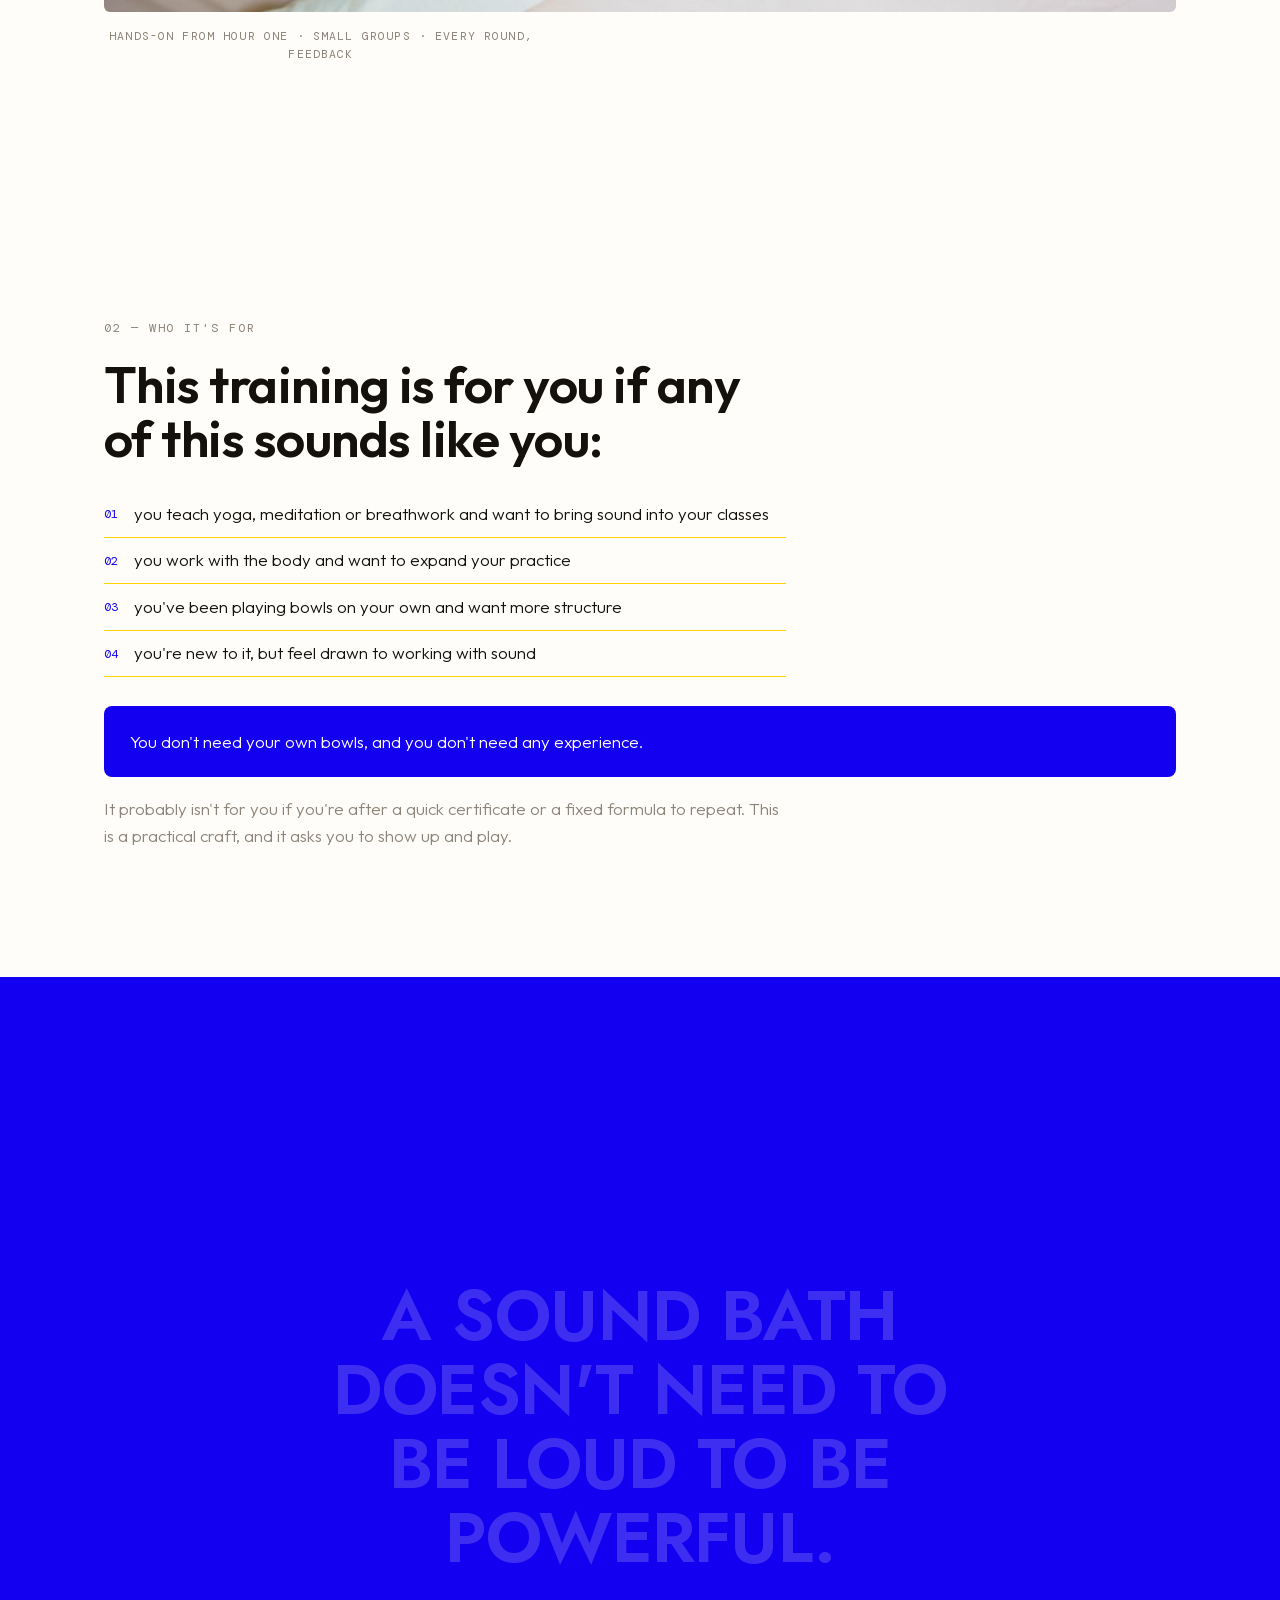
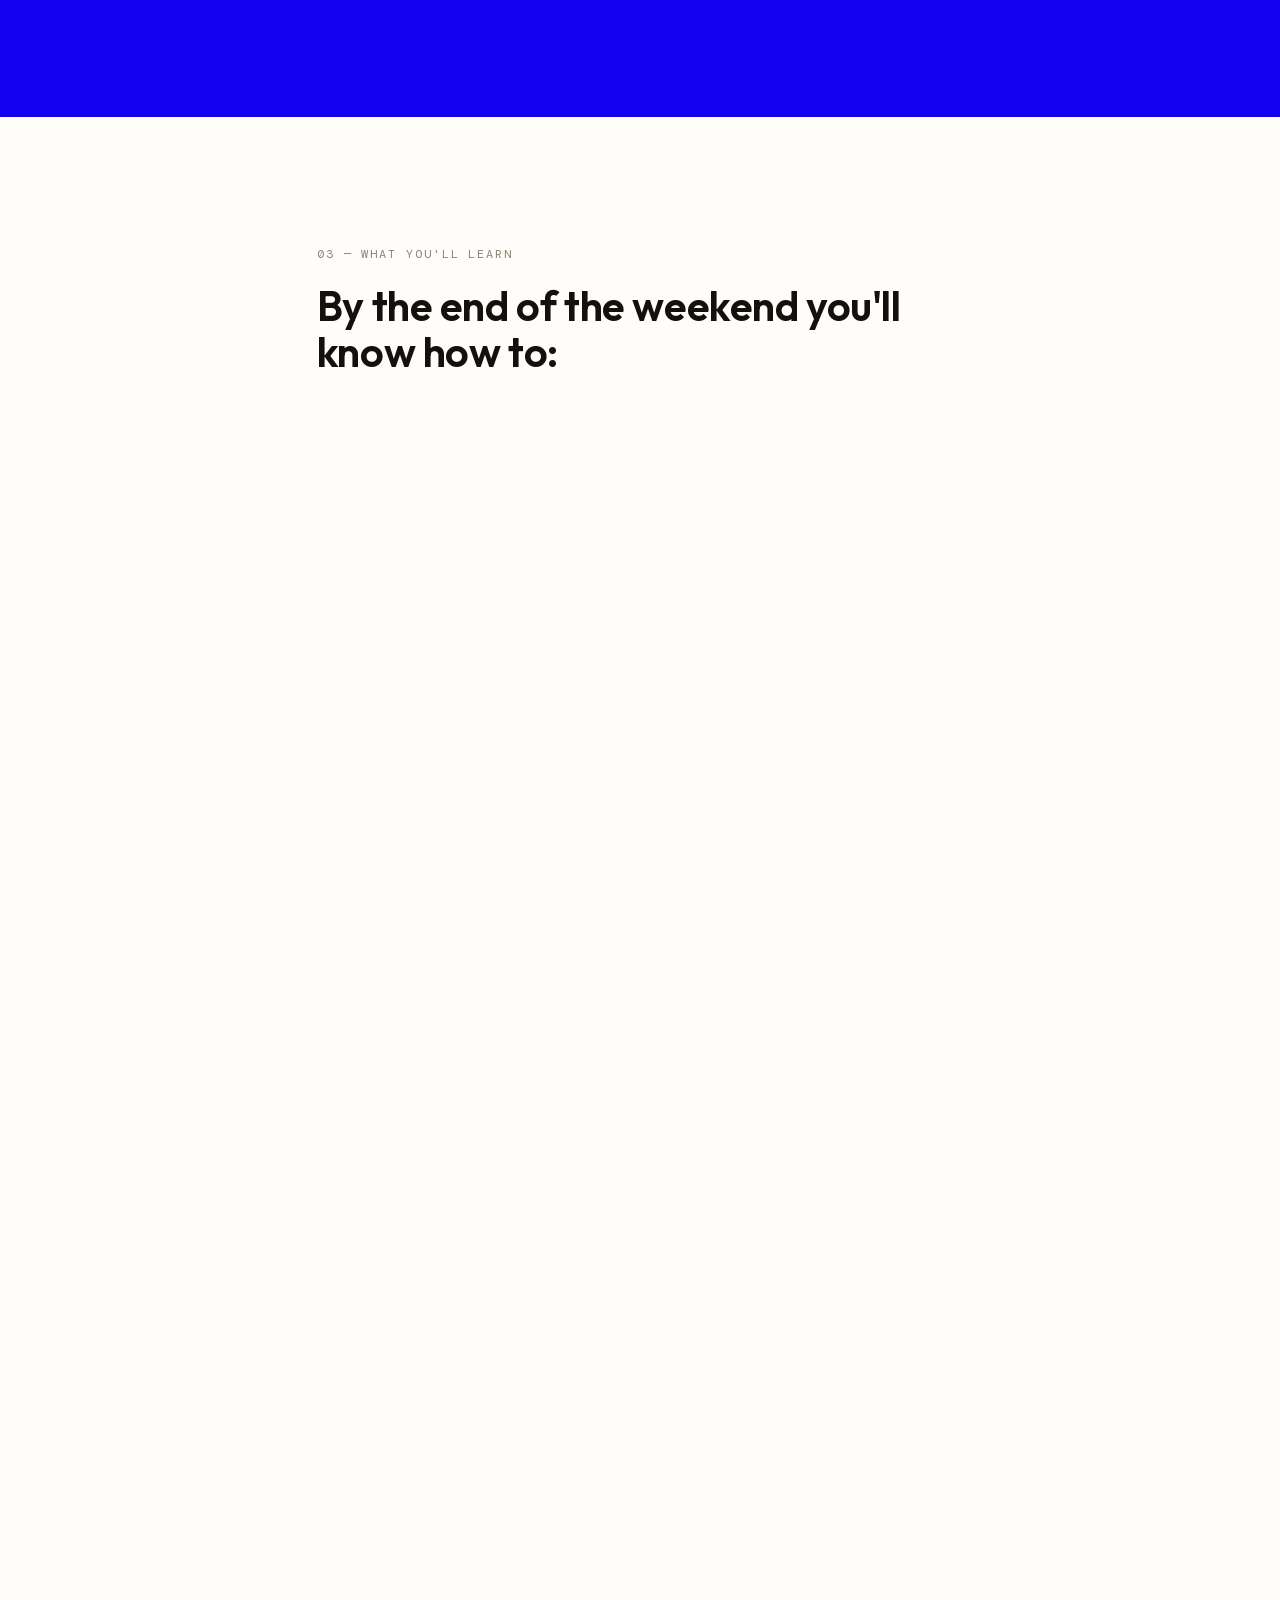
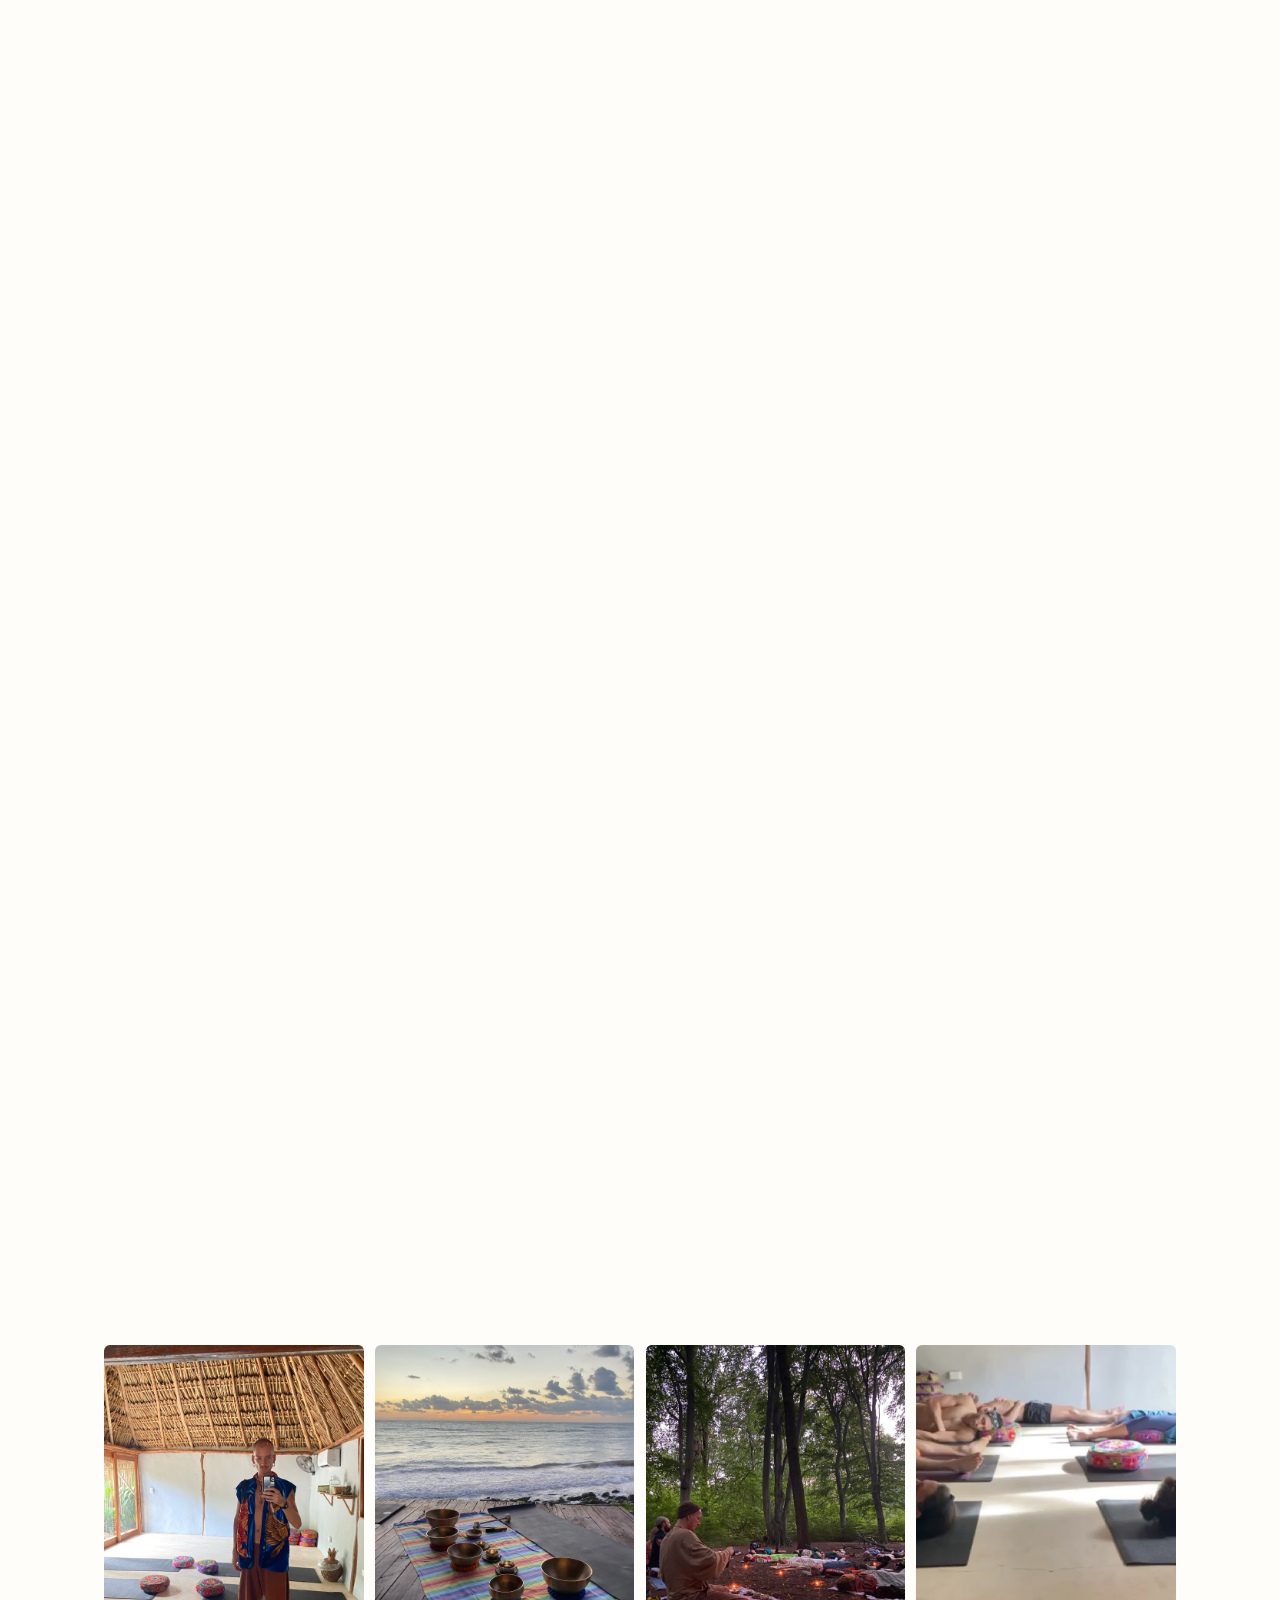
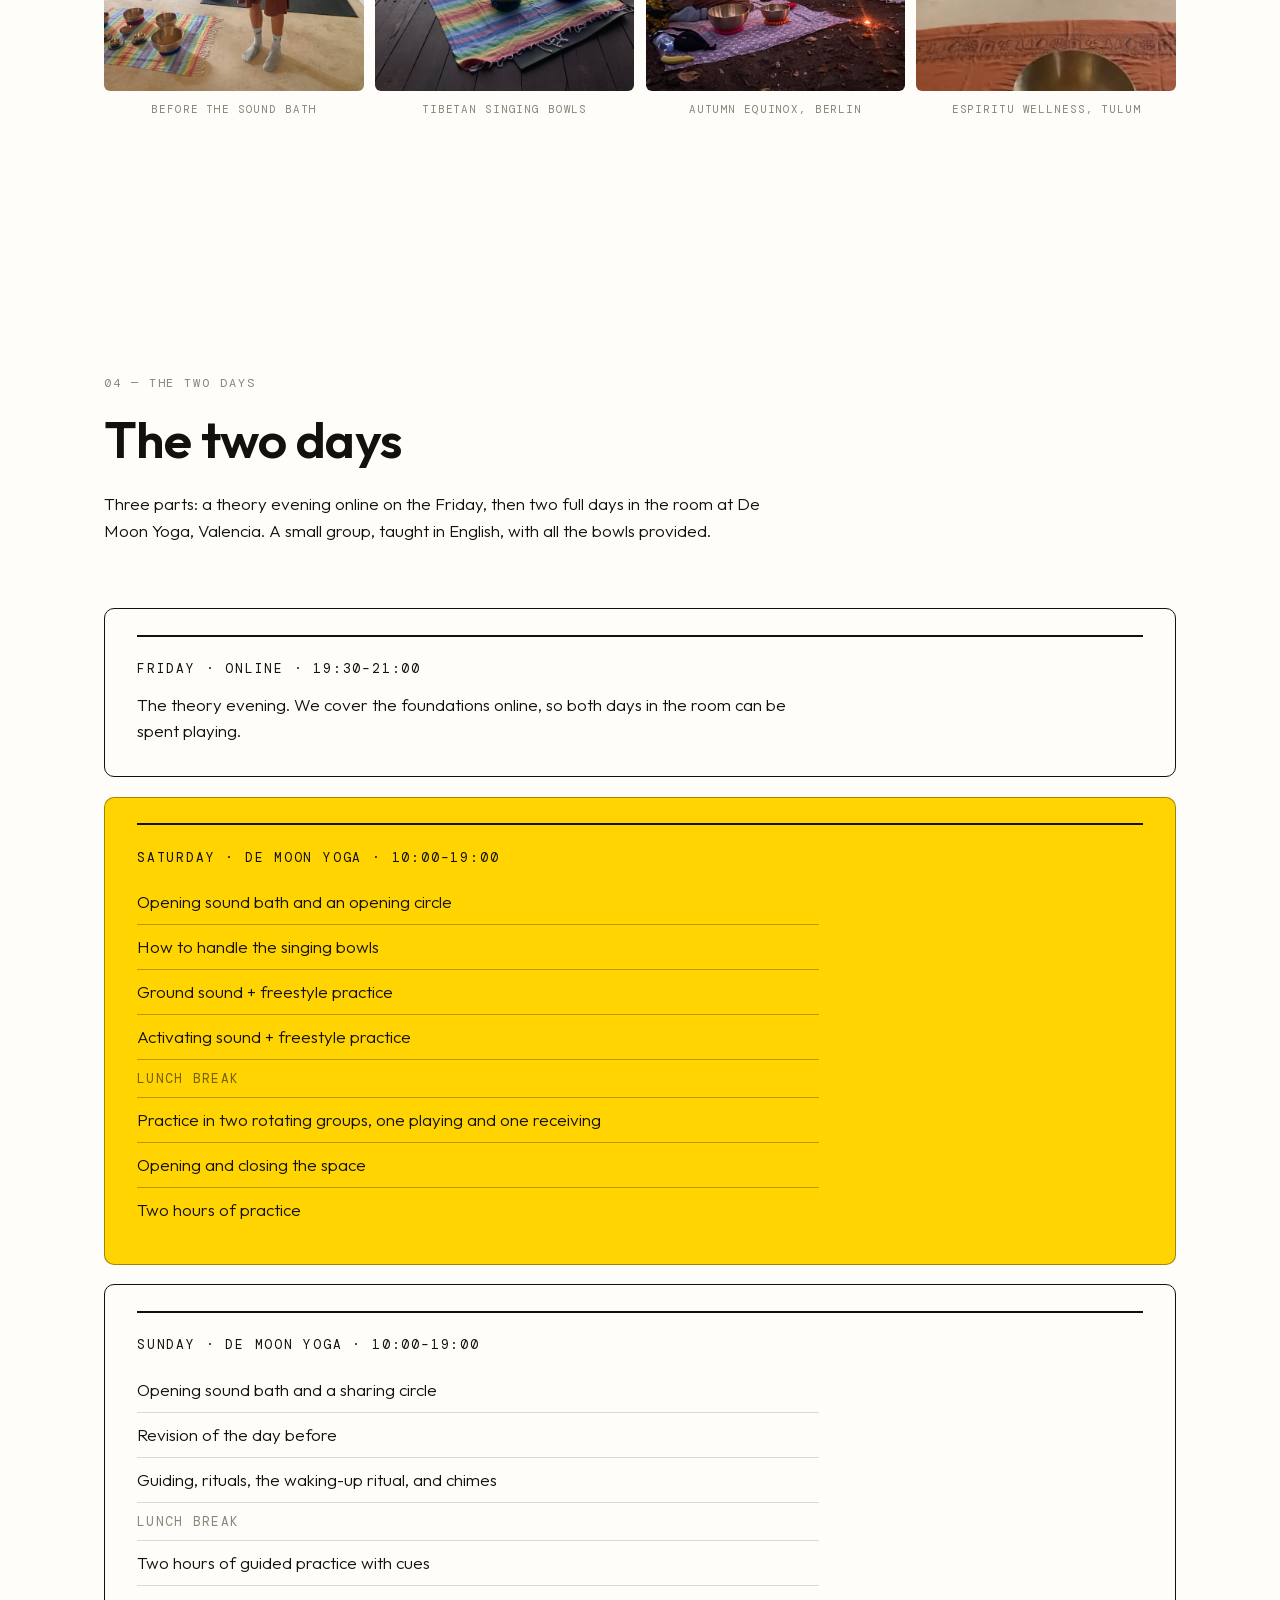
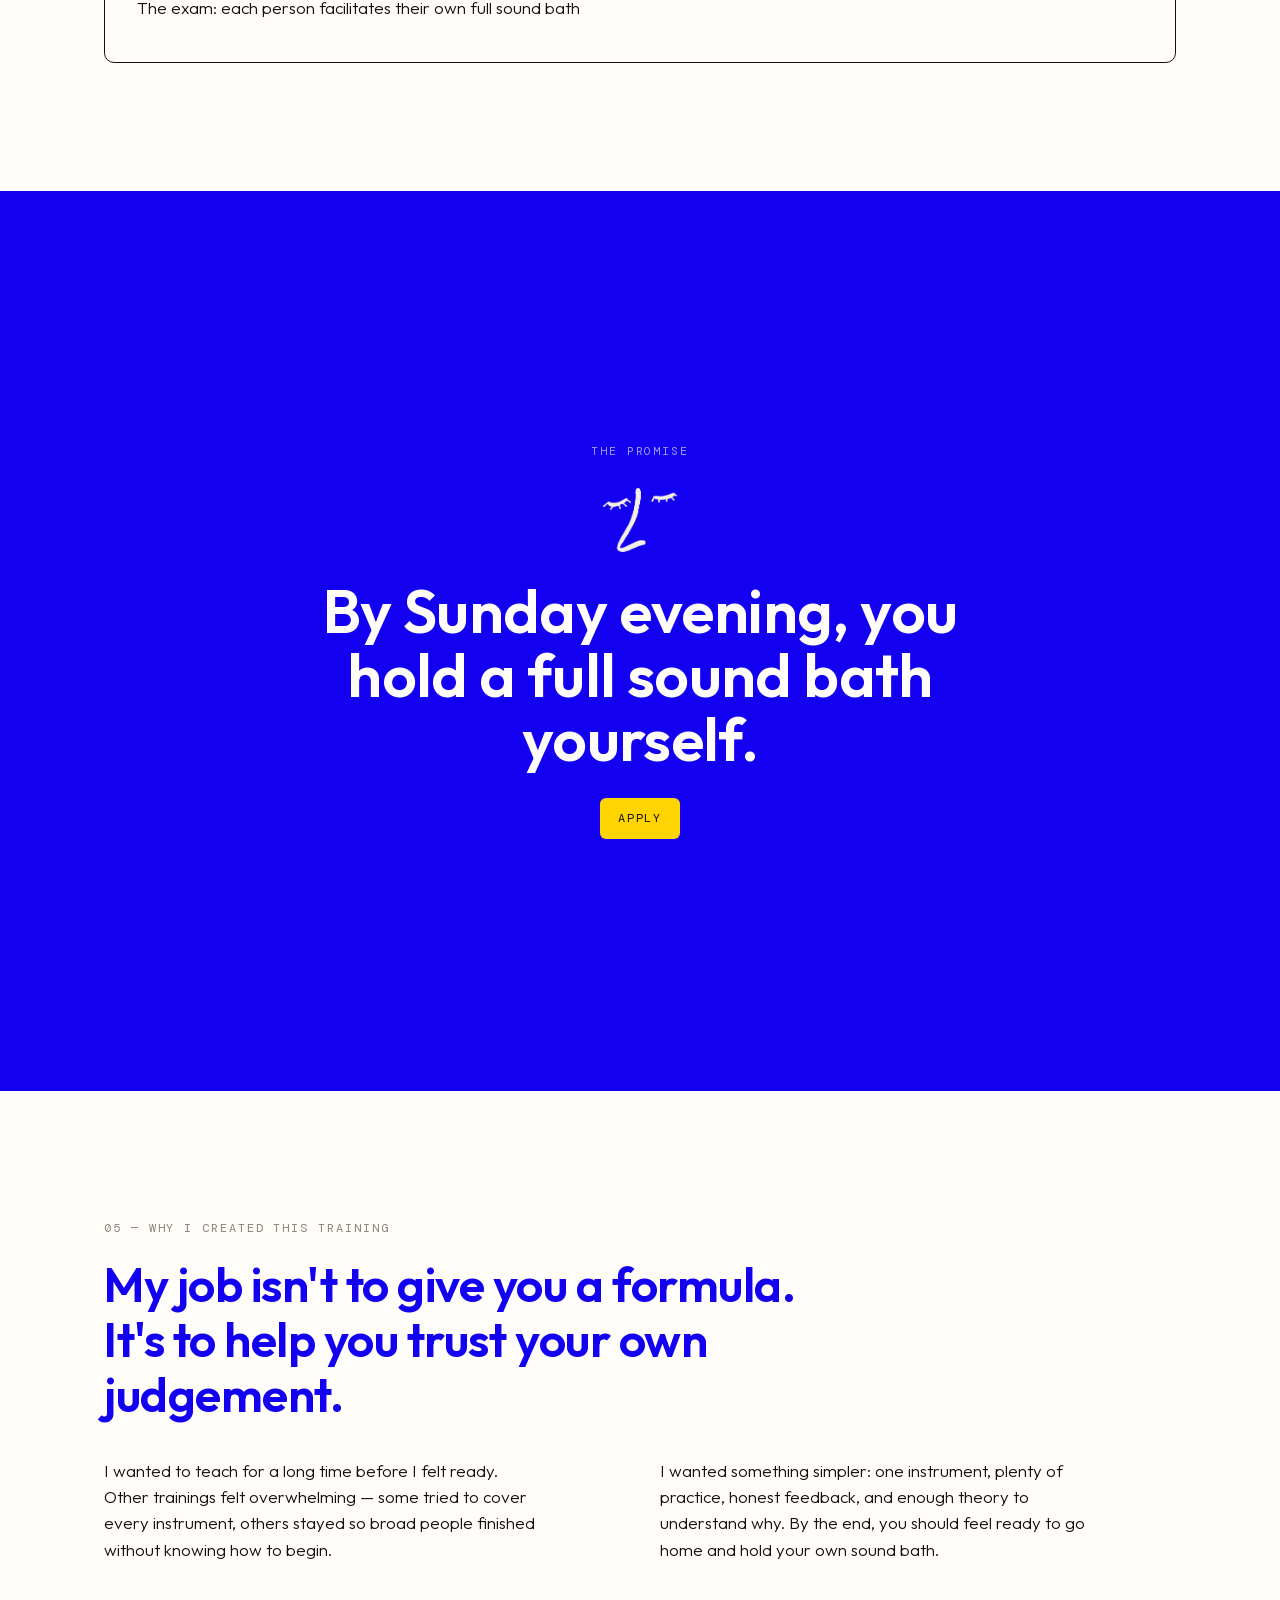
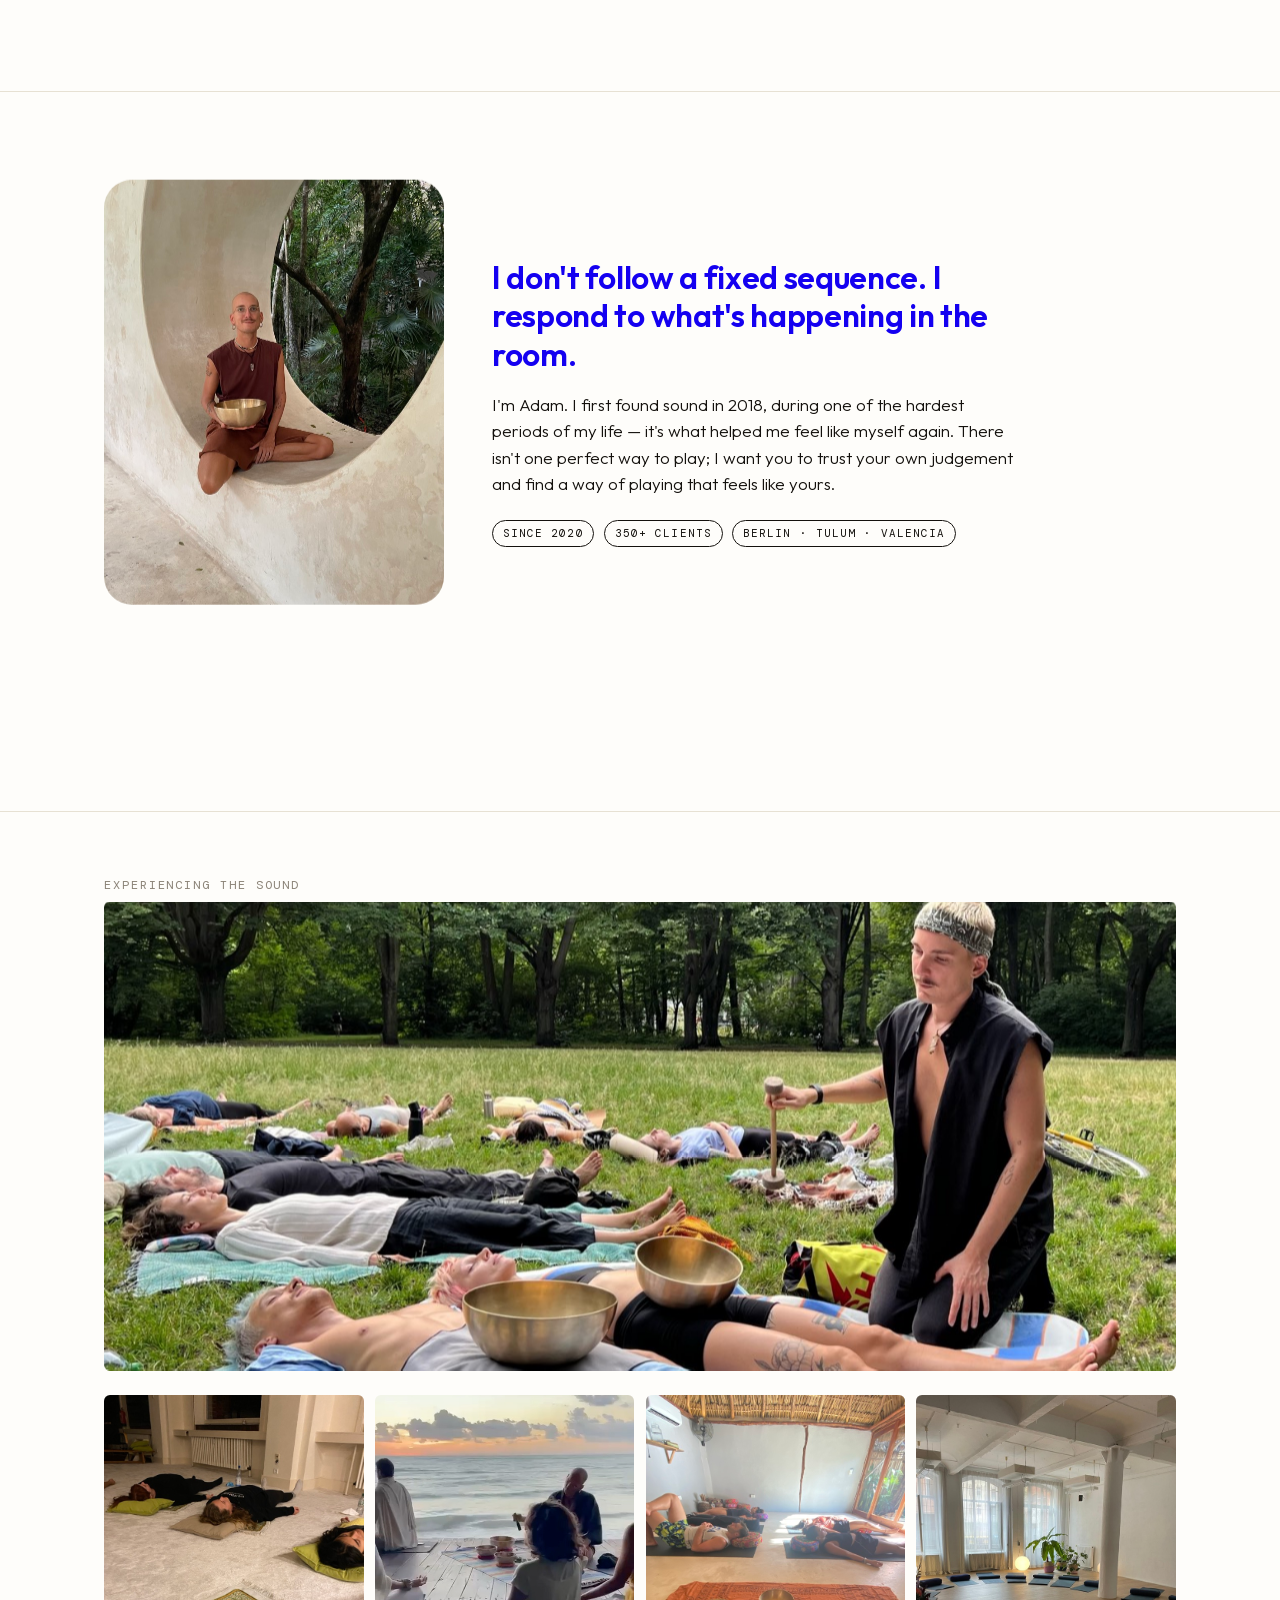
==== commit 1336715a: "Remove 9-of-10 scarcity messaging, state capacity plainly instead Replaced every "9 of 10 places ope" ====
--- a/index.html
+++ b/index.html
@@ -456,8 +456,8 @@
     <div class="pinwrap-inner">
       <div class="marquee" data-marquee="true" aria-hidden="true">
         <div class="marquee-track">
-          <span>Valencia — 02–04 Oct 2026 — Tibetan bowl training — €450 early bird — 10 places — taught in English —</span>
-          <span>Valencia — 02–04 Oct 2026 — Tibetan bowl training — €450 early bird — 10 places — taught in English —</span>
+          <span>Valencia — 02–04 Oct 2026 — Tibetan bowl training — €450 early bird — max 10 participants — taught in English —</span>
+          <span>Valencia — 02–04 Oct 2026 — Tibetan bowl training — €450 early bird — max 10 participants — taught in English —</span>
         </div>
       </div>
       <div style="flex: 1; display: flex; align-items: center; width: 100%;">
@@ -467,7 +467,7 @@
             <div><div class="k">When</div><div class="v">FRI 2 – SUN 4<br>OCTOBER 2026</div></div>
             <div><div class="k">Where</div><div class="v">DE MOON YOGA<br>VALÈNCIA + ONLINE FRI</div></div>
             <div><div class="k">Price</div><div class="v">€450 EARLY BIRD<br>€550 FULL</div></div>
-            <div><div class="k">Places</div><div class="v">9 OF 10<br>STILL OPEN</div></div>
+            <div><div class="k">Places</div><div class="v">MAX 10<br>PARTICIPANTS</div></div>
           </div>
         </div>
       </div>
@@ -781,7 +781,7 @@
         <div data-reveal="true">
           <div class="fact-row"><span class="k">Includes</span><span>Theory evening, both days, bowls to practise on, handbook, certificate</span></div>
           <div class="fact-row"><span class="k">Deposit</span><span>€100 to hold your place, balance due by the deadline</span></div>
-          <div class="fact-row"><span class="k">Places</span><span>9 of 10 still open. Once it's full, it's full.</span></div>
+          <div class="fact-row"><span class="k">Places</span><span>Max 10 participants. Once it's full, it's full.</span></div>
           <a class="btn btn--primary" href="https://forms.gle/iTy1PEj1dVYHadny7" target="_blank" rel="noopener" style="margin-top: 1.4rem;">Apply</a>
         </div>
       </div>
@@ -834,7 +834,7 @@
       <h2>2–4 October 2026 · Valencia.</h2>
       <div class="pill-row">
         <span class="pill pill--final">€450 early bird</span>
-        <span class="pill pill--final">9 of 10 places open</span>
+        <span class="pill pill--final">Max 10 participants</span>
         <span class="pill pill--final">Taught in English</span>
       </div>
       <div class="final-bottom">
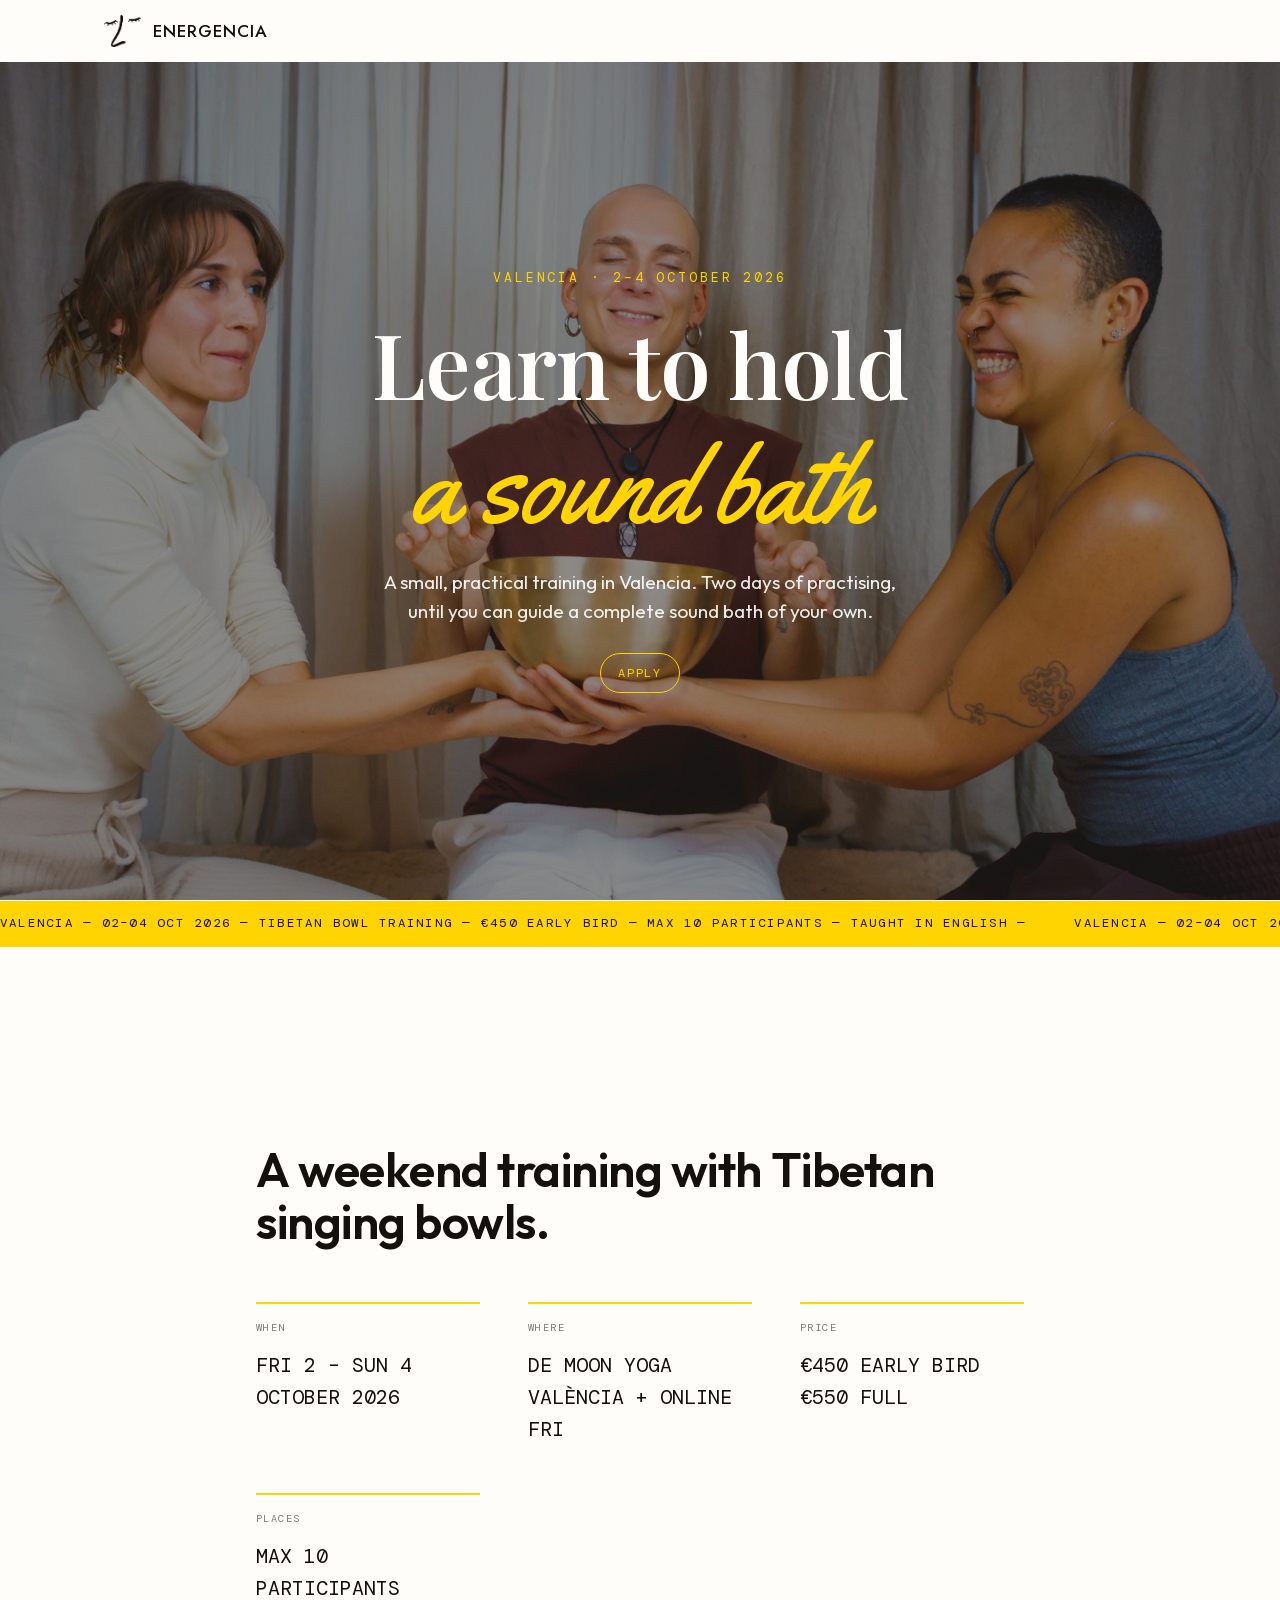
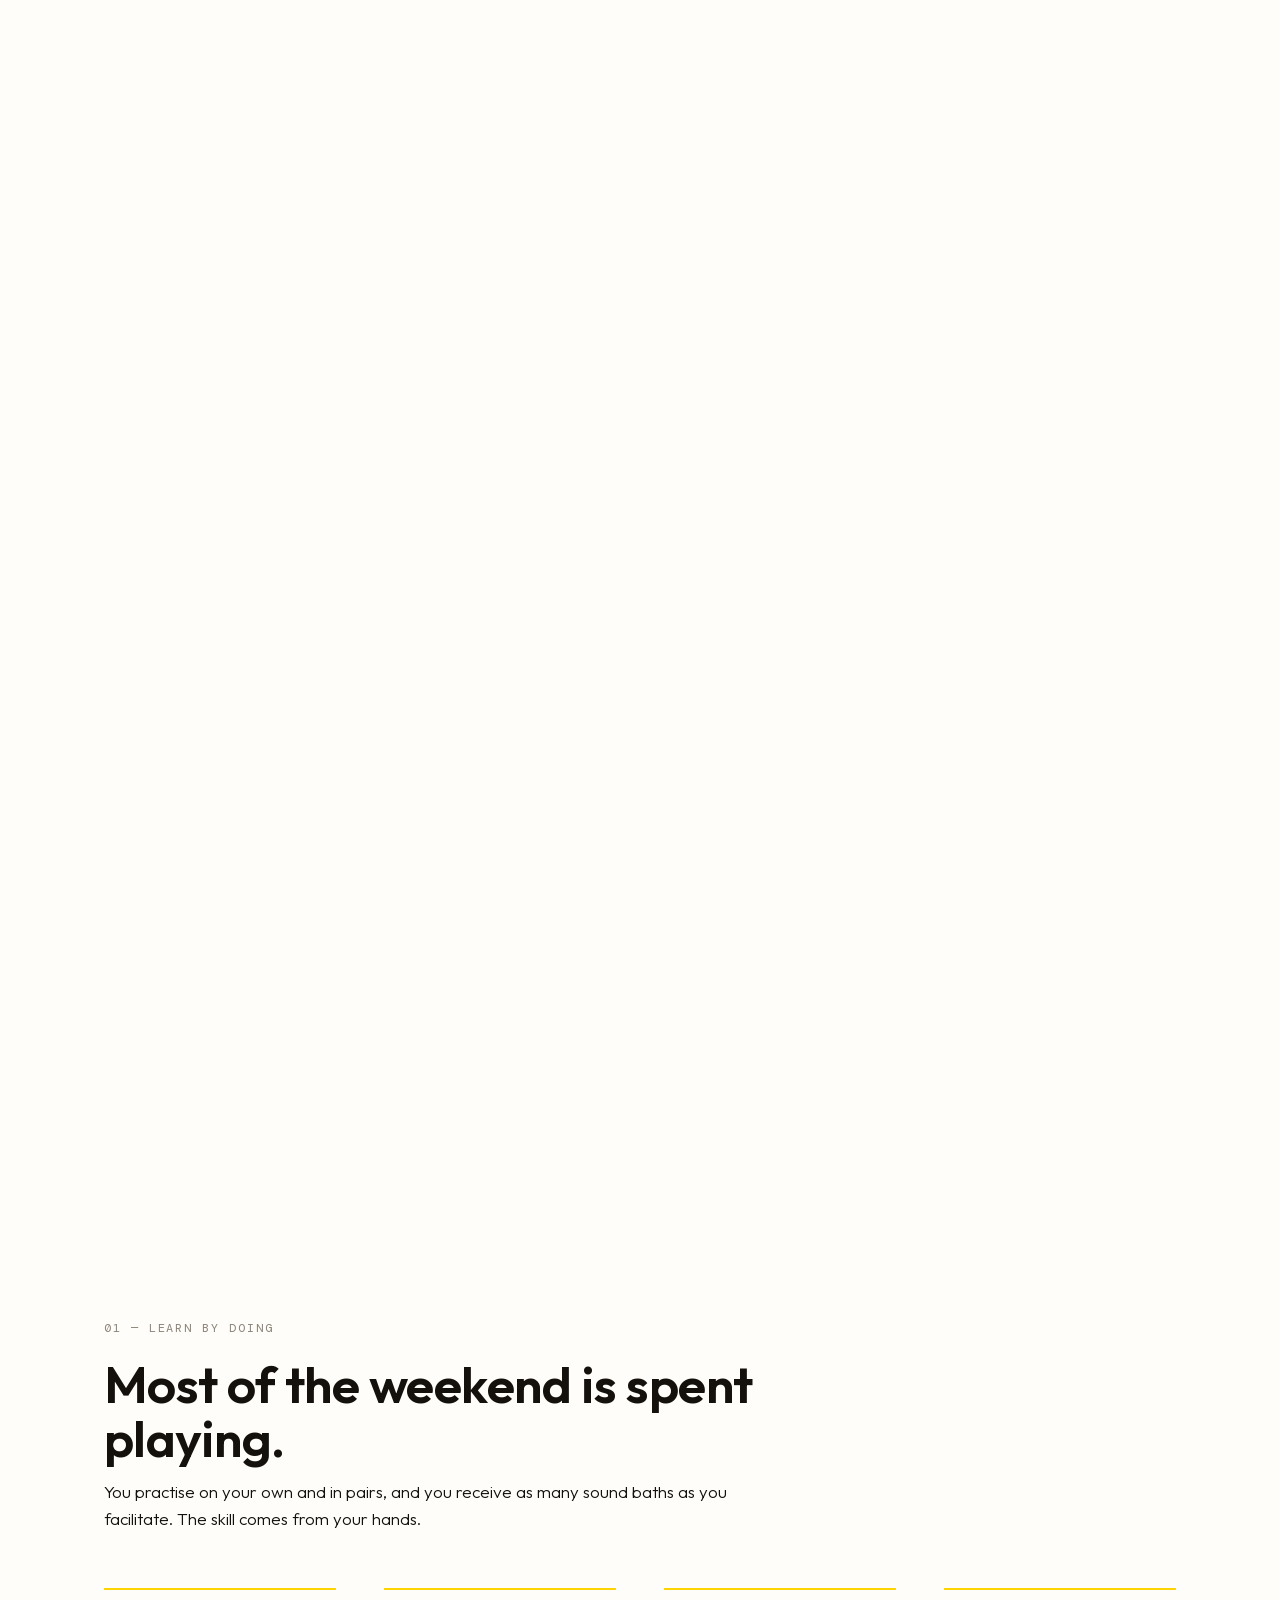
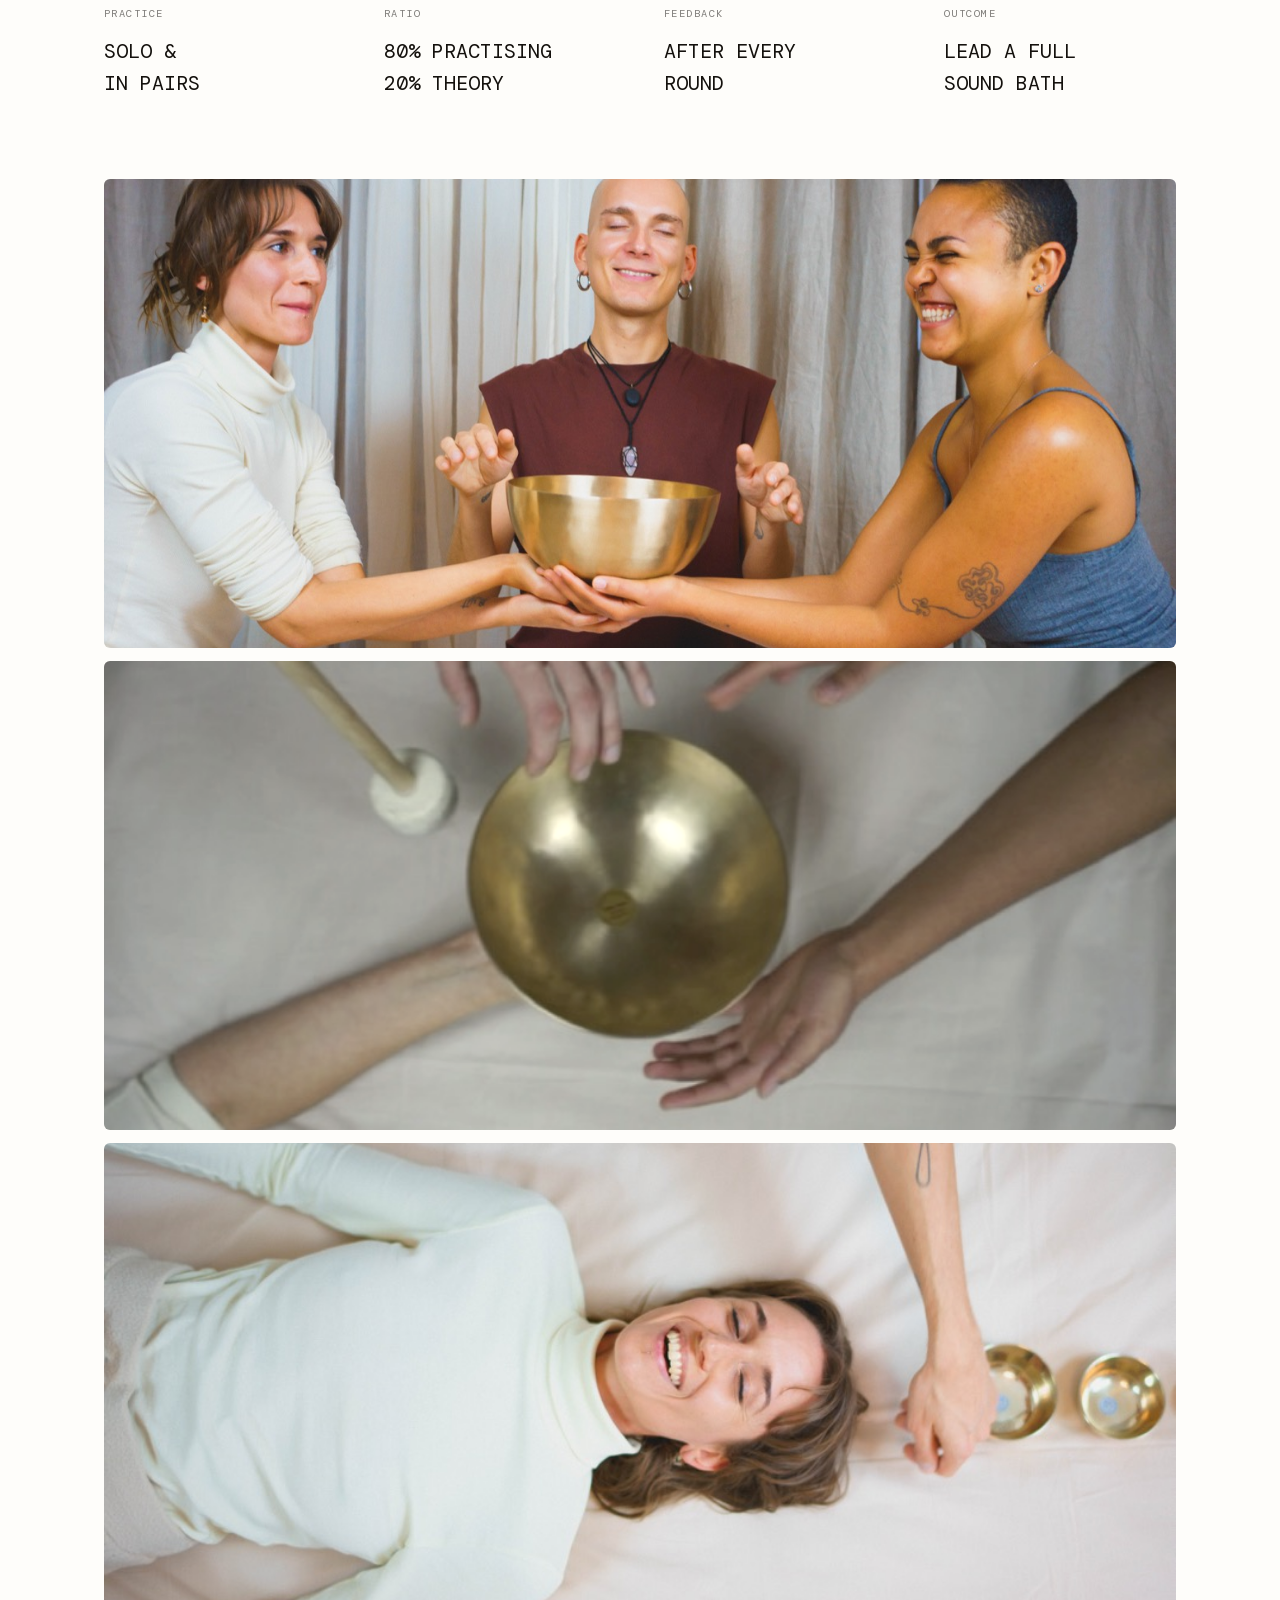
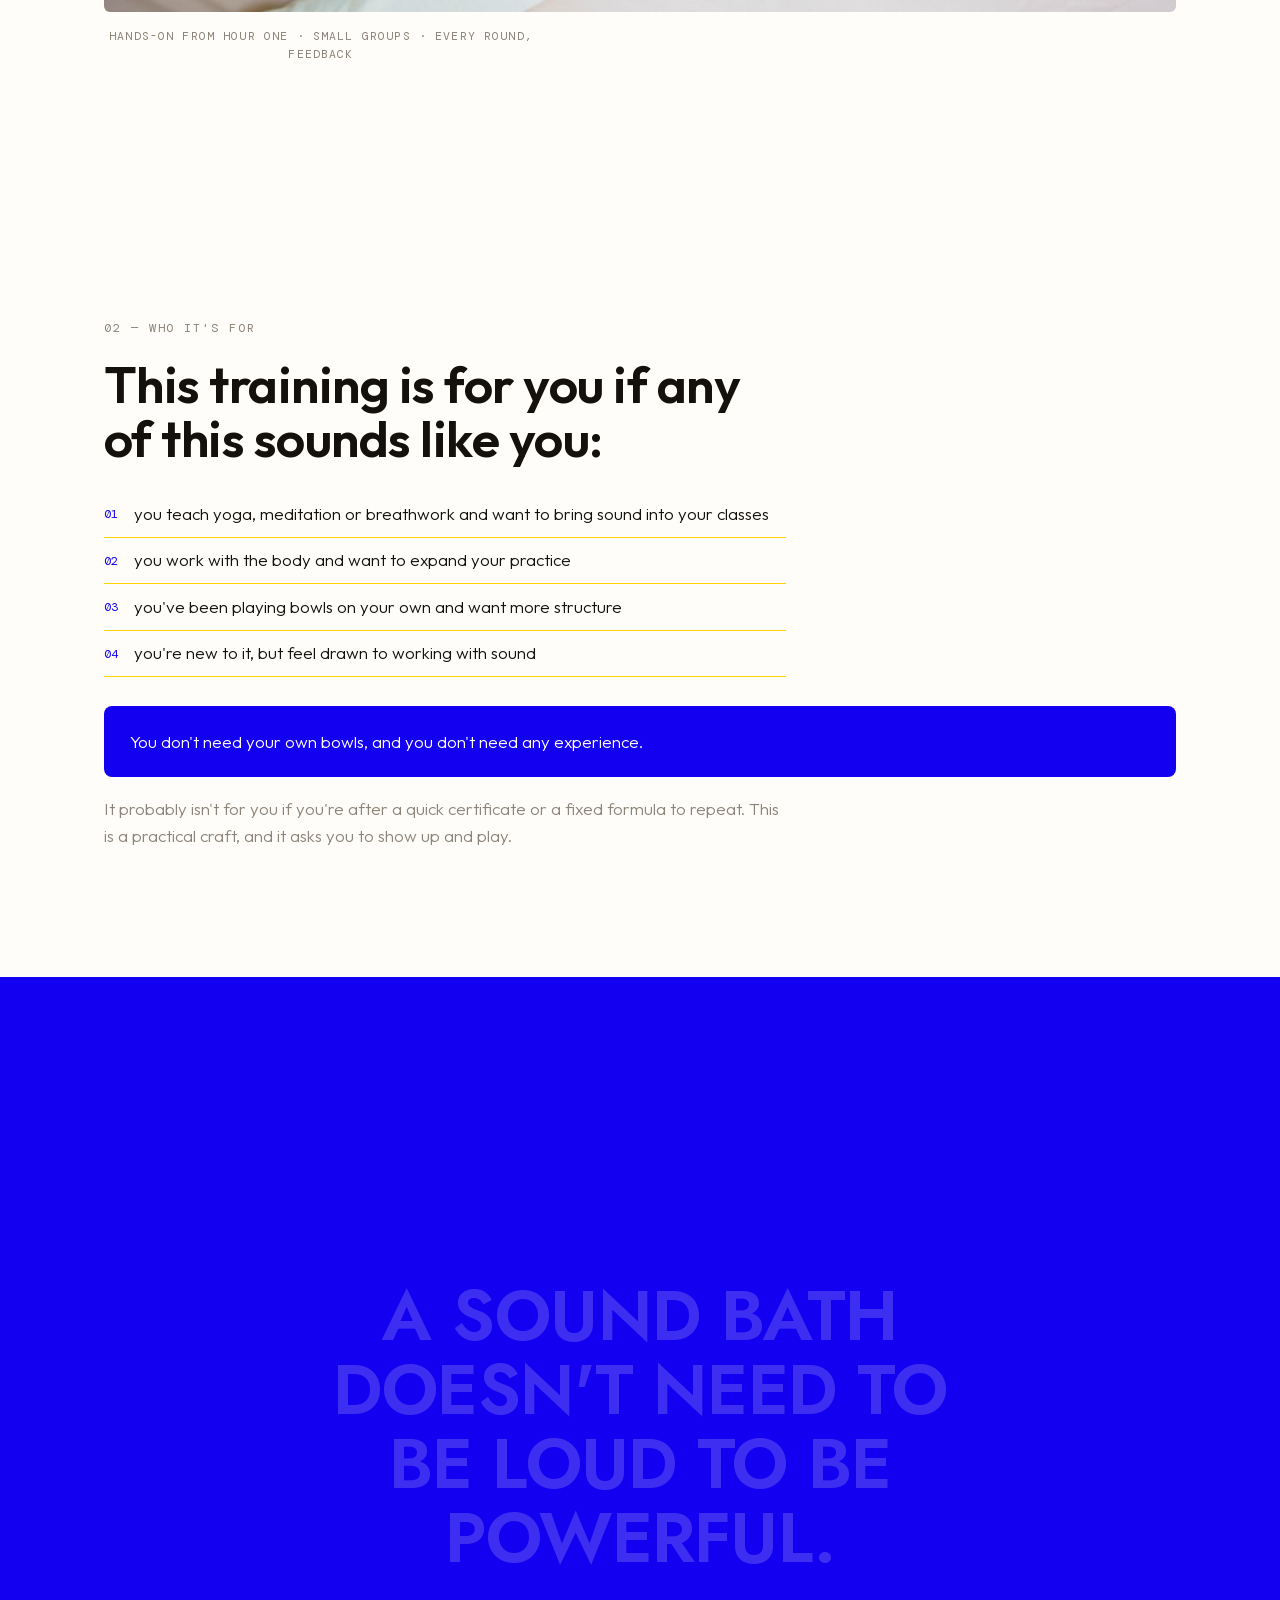
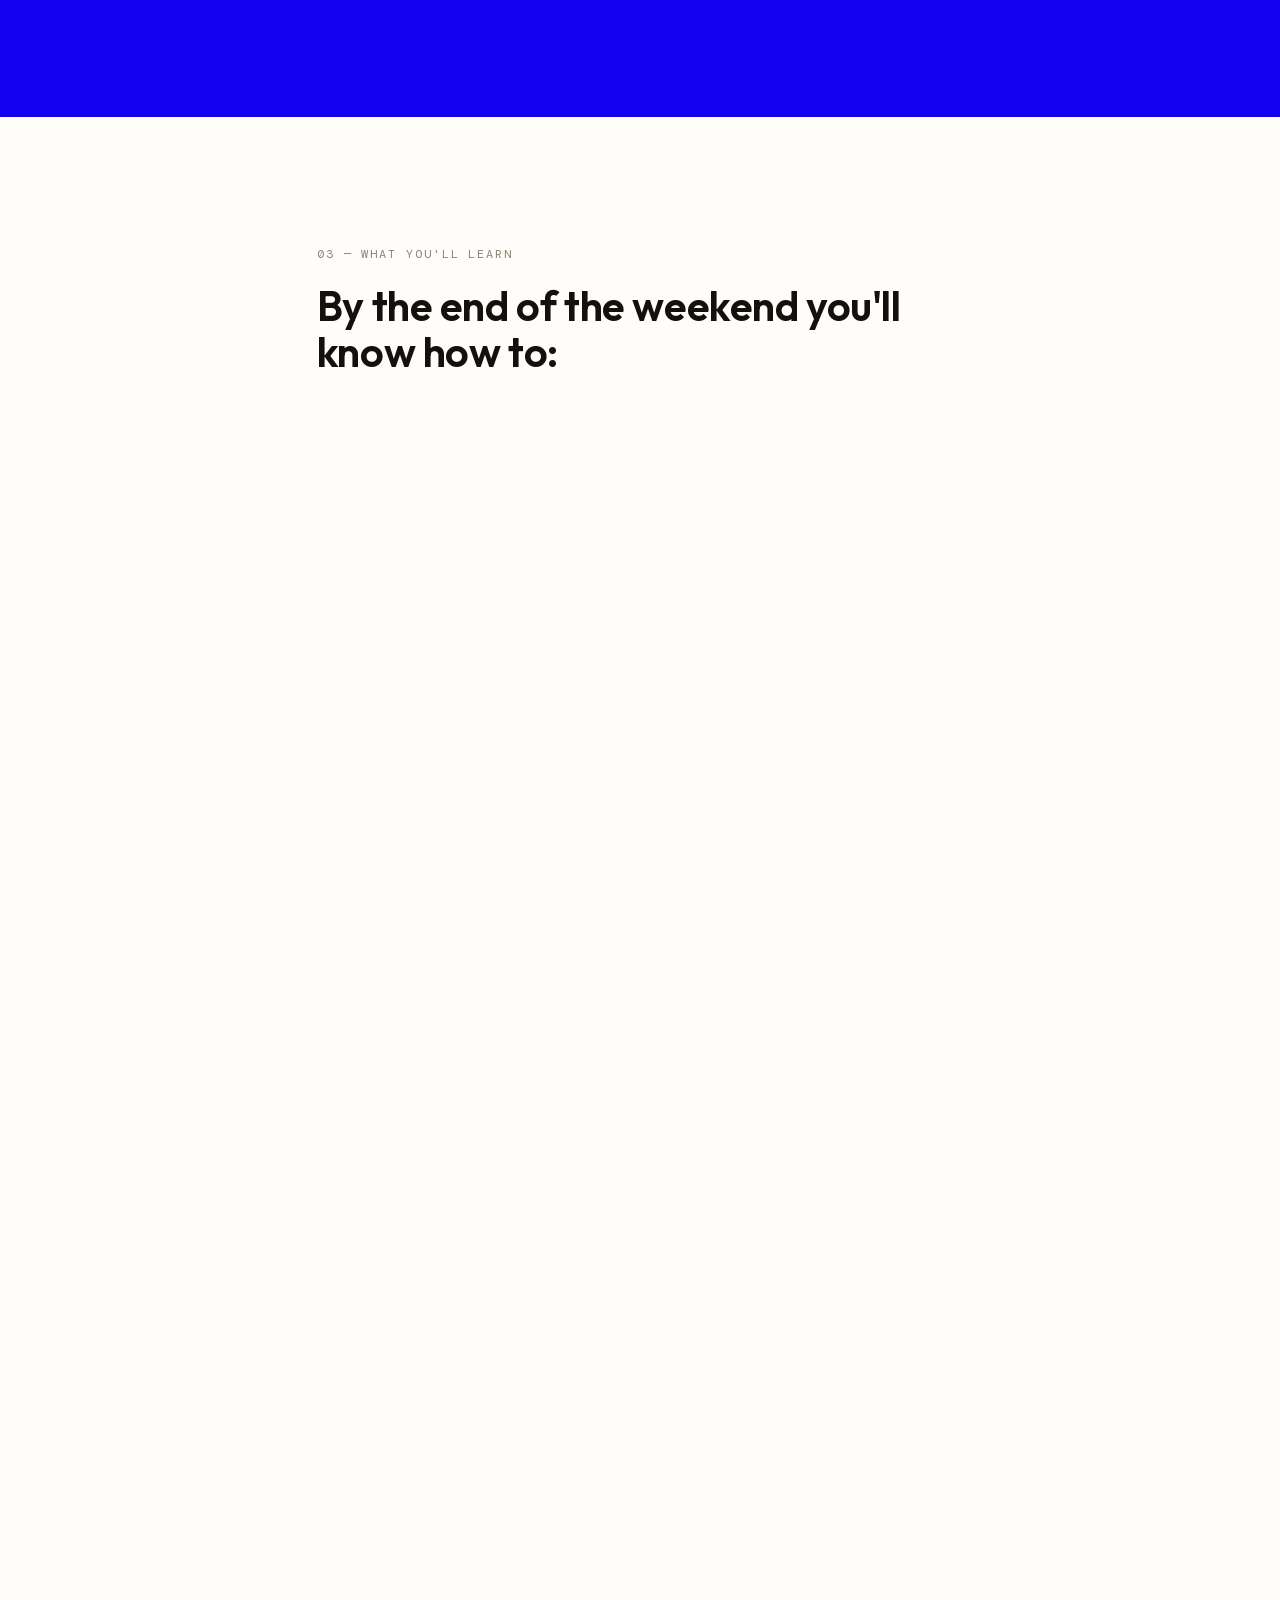
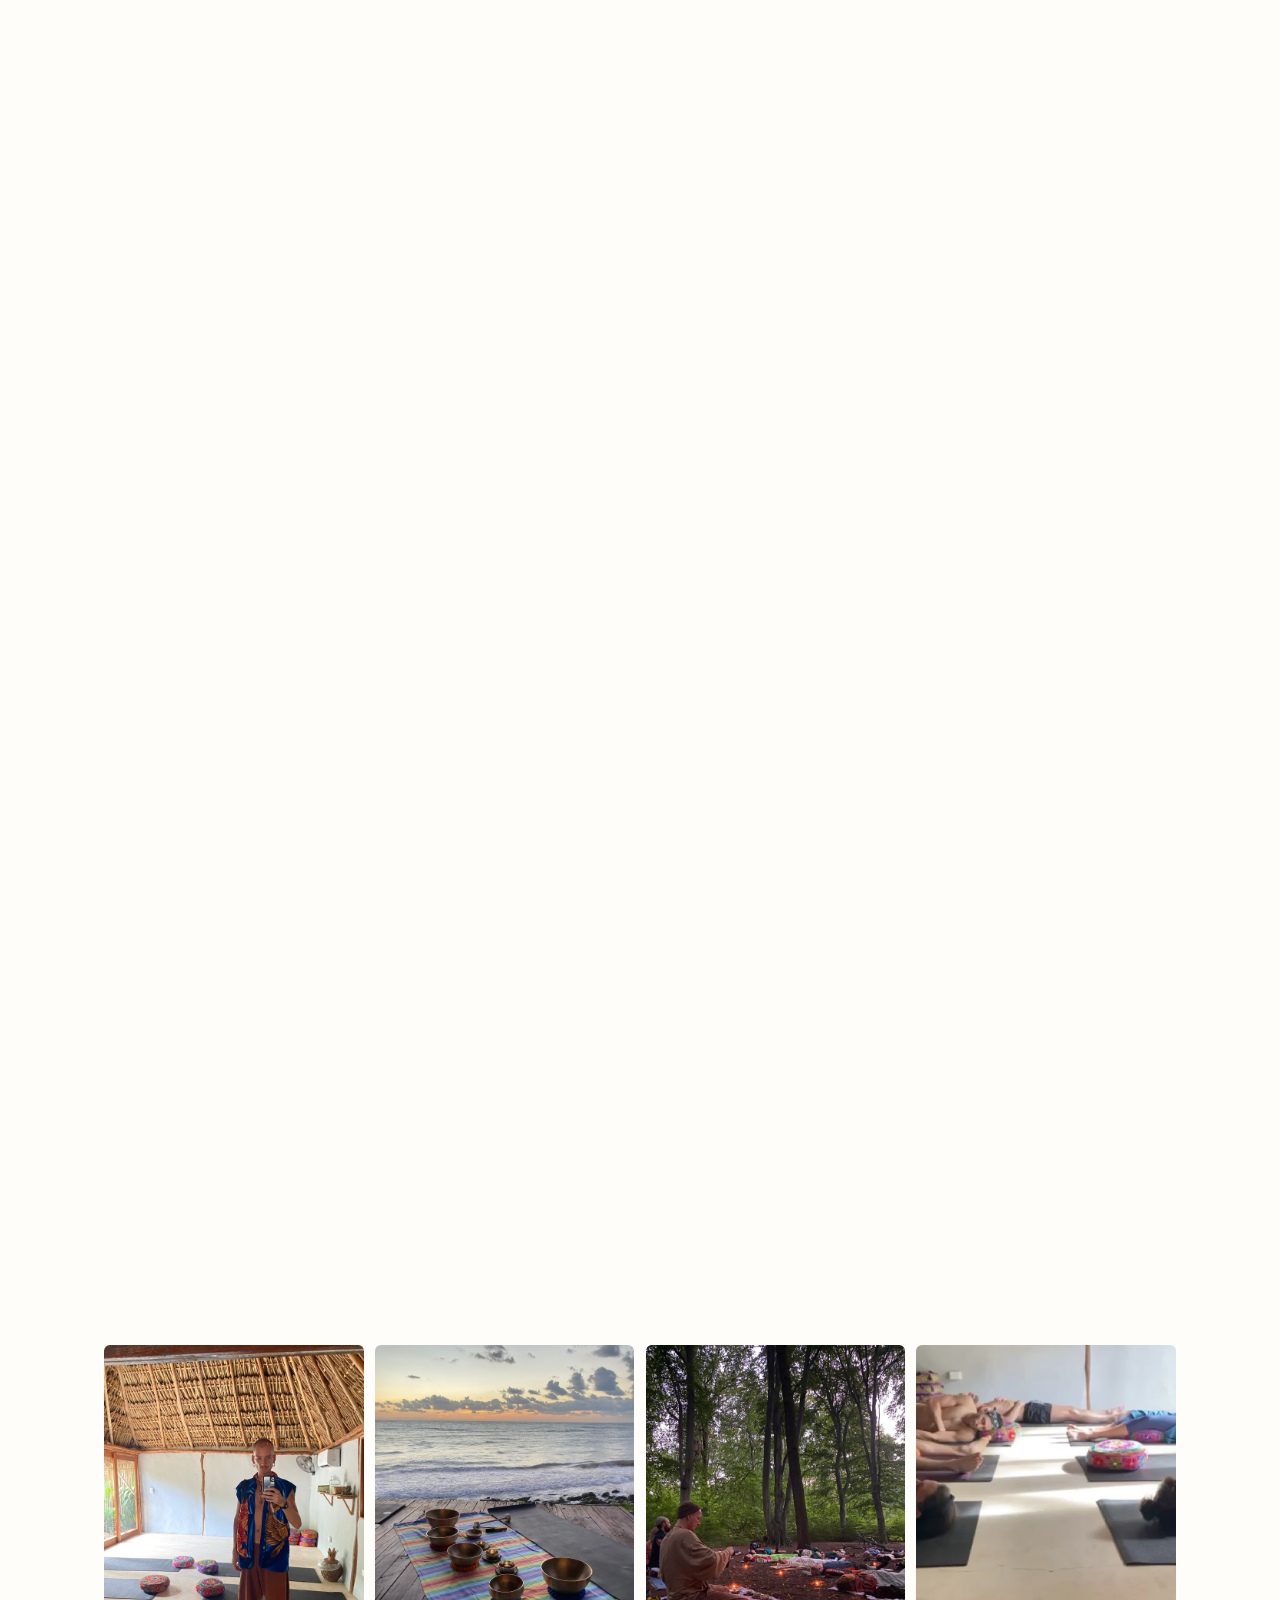
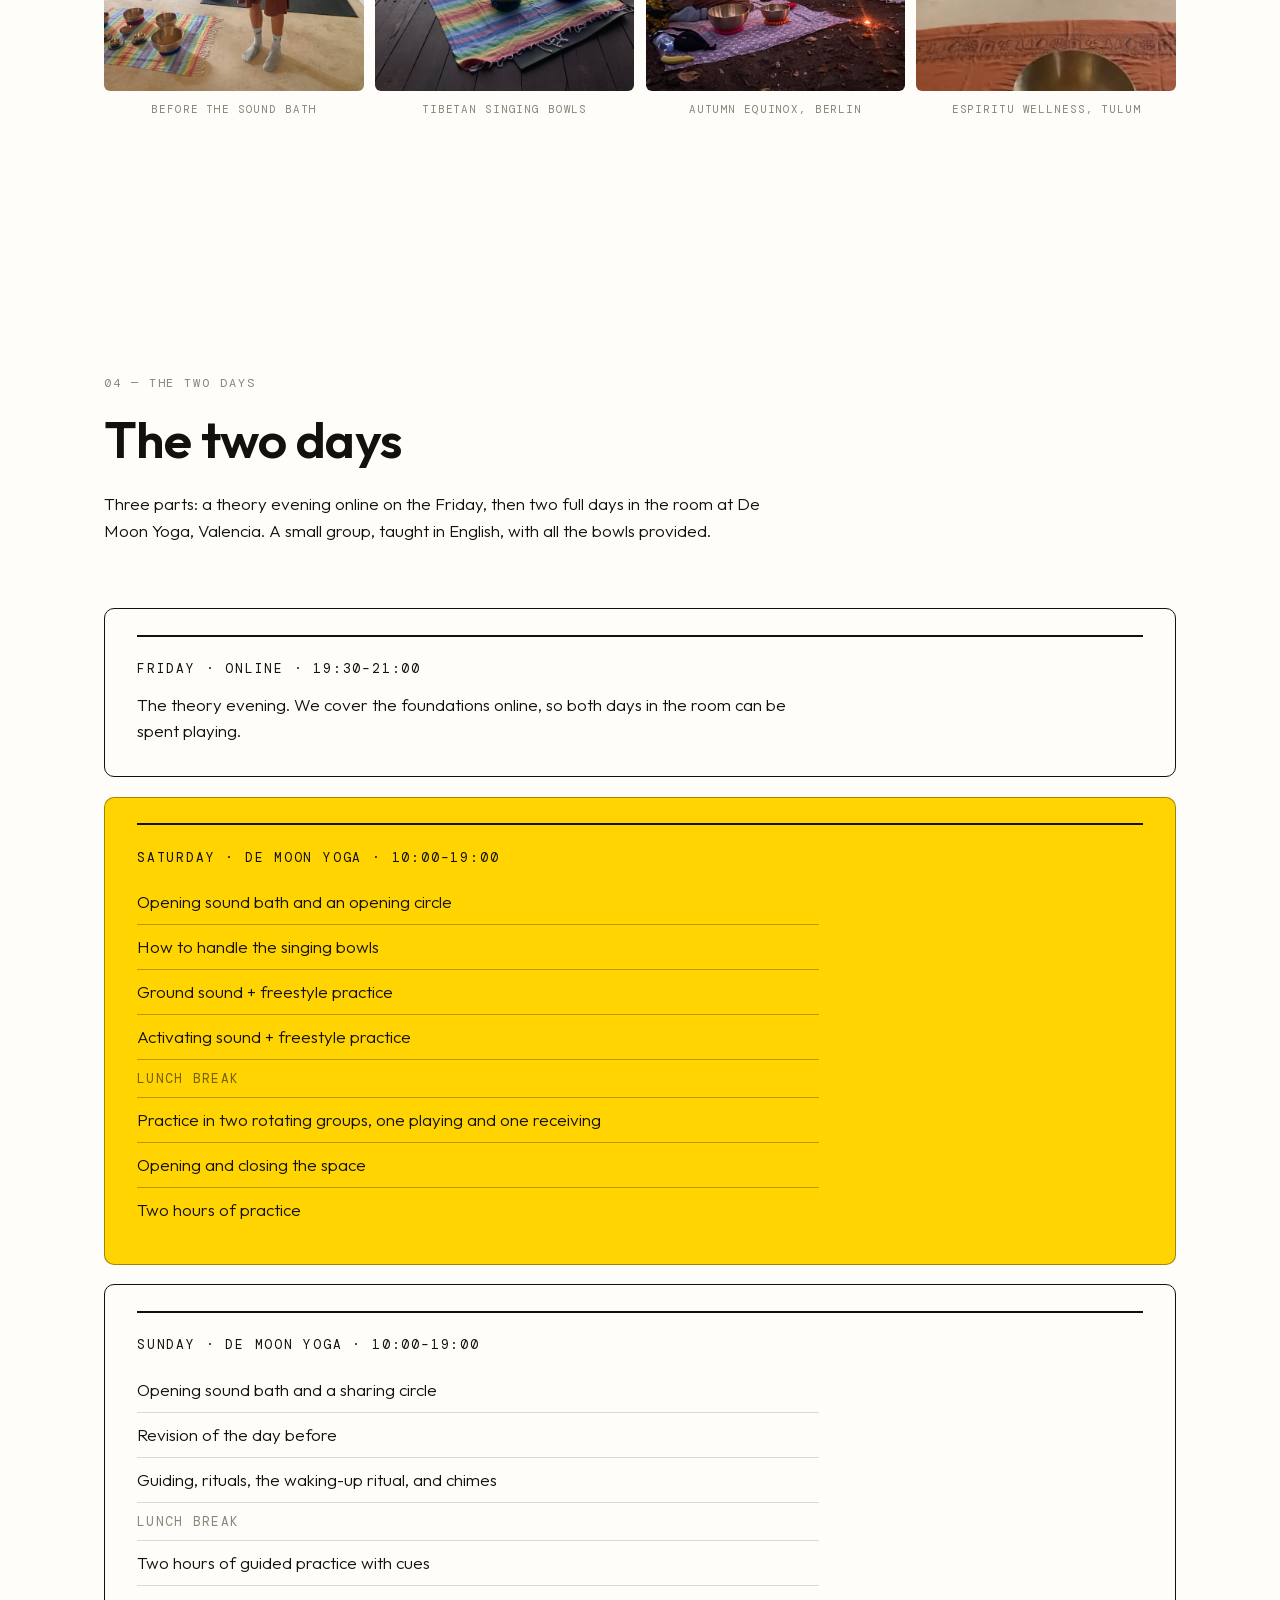
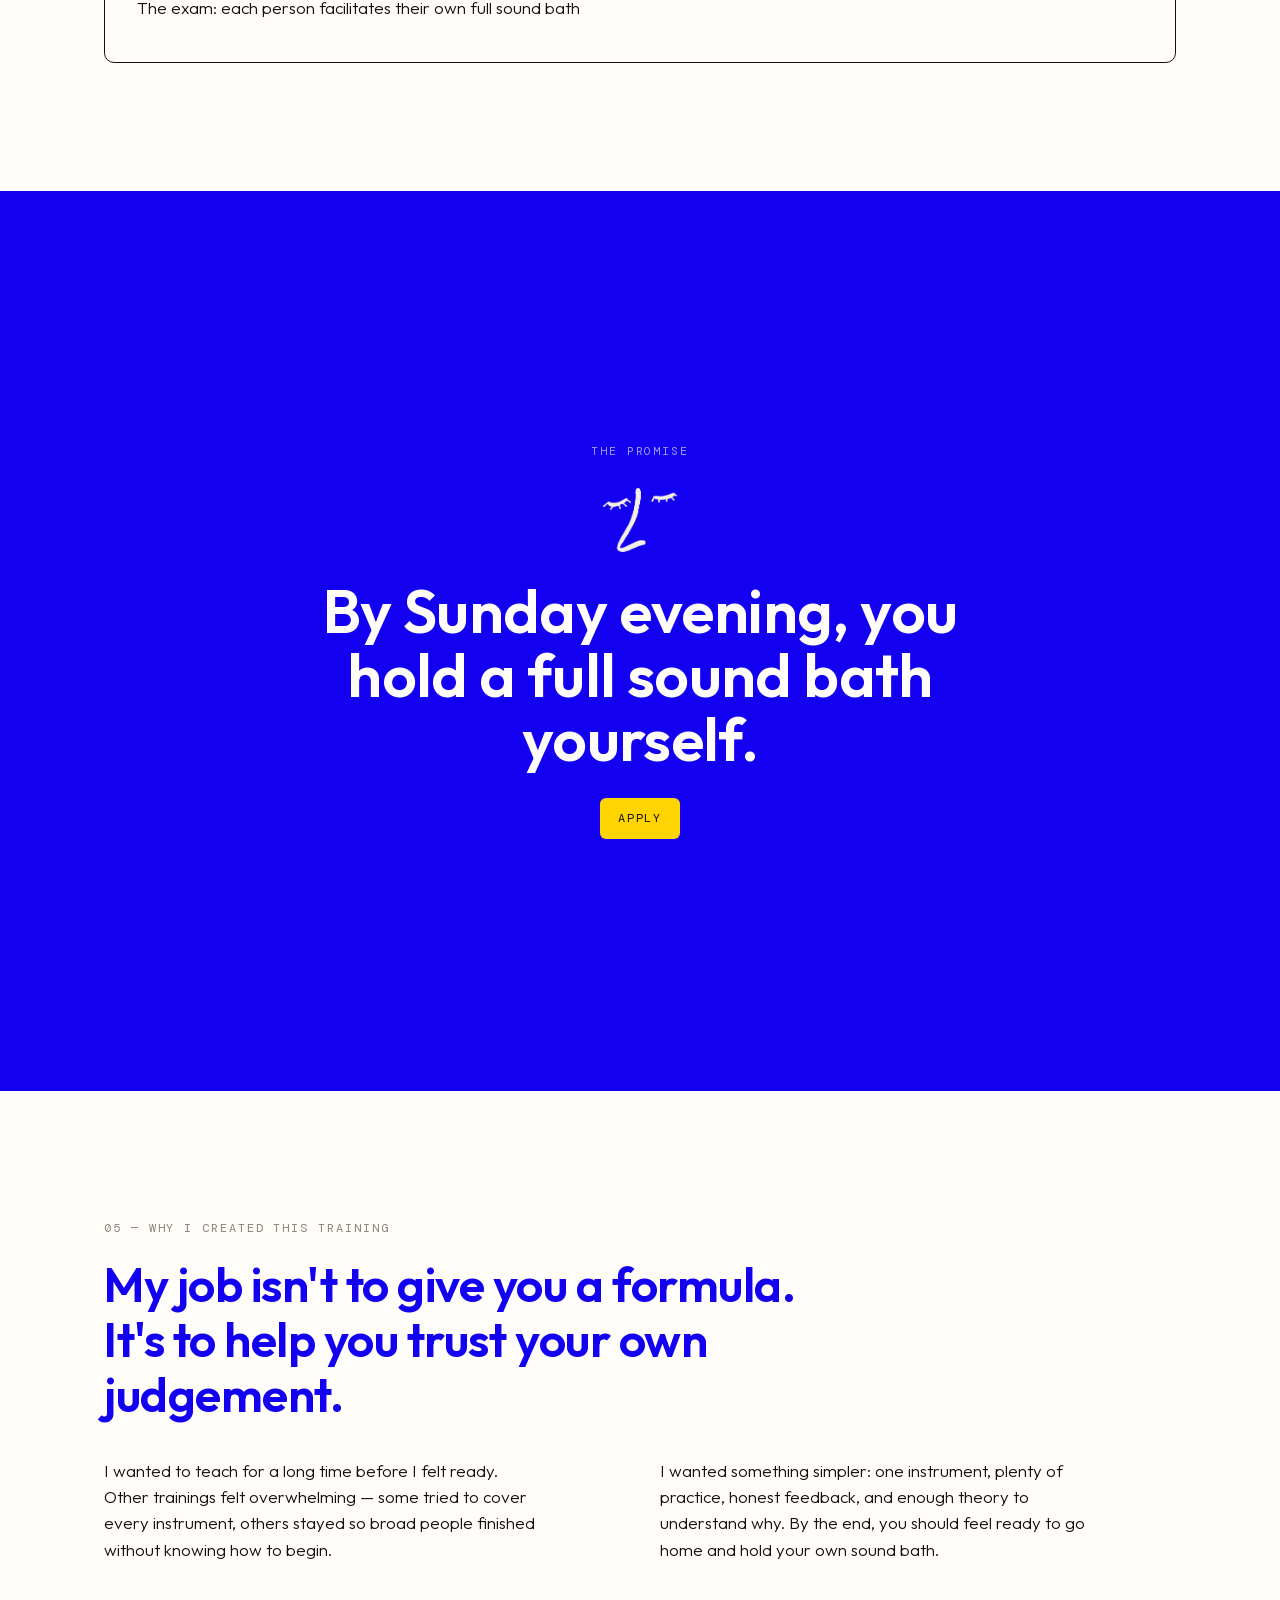
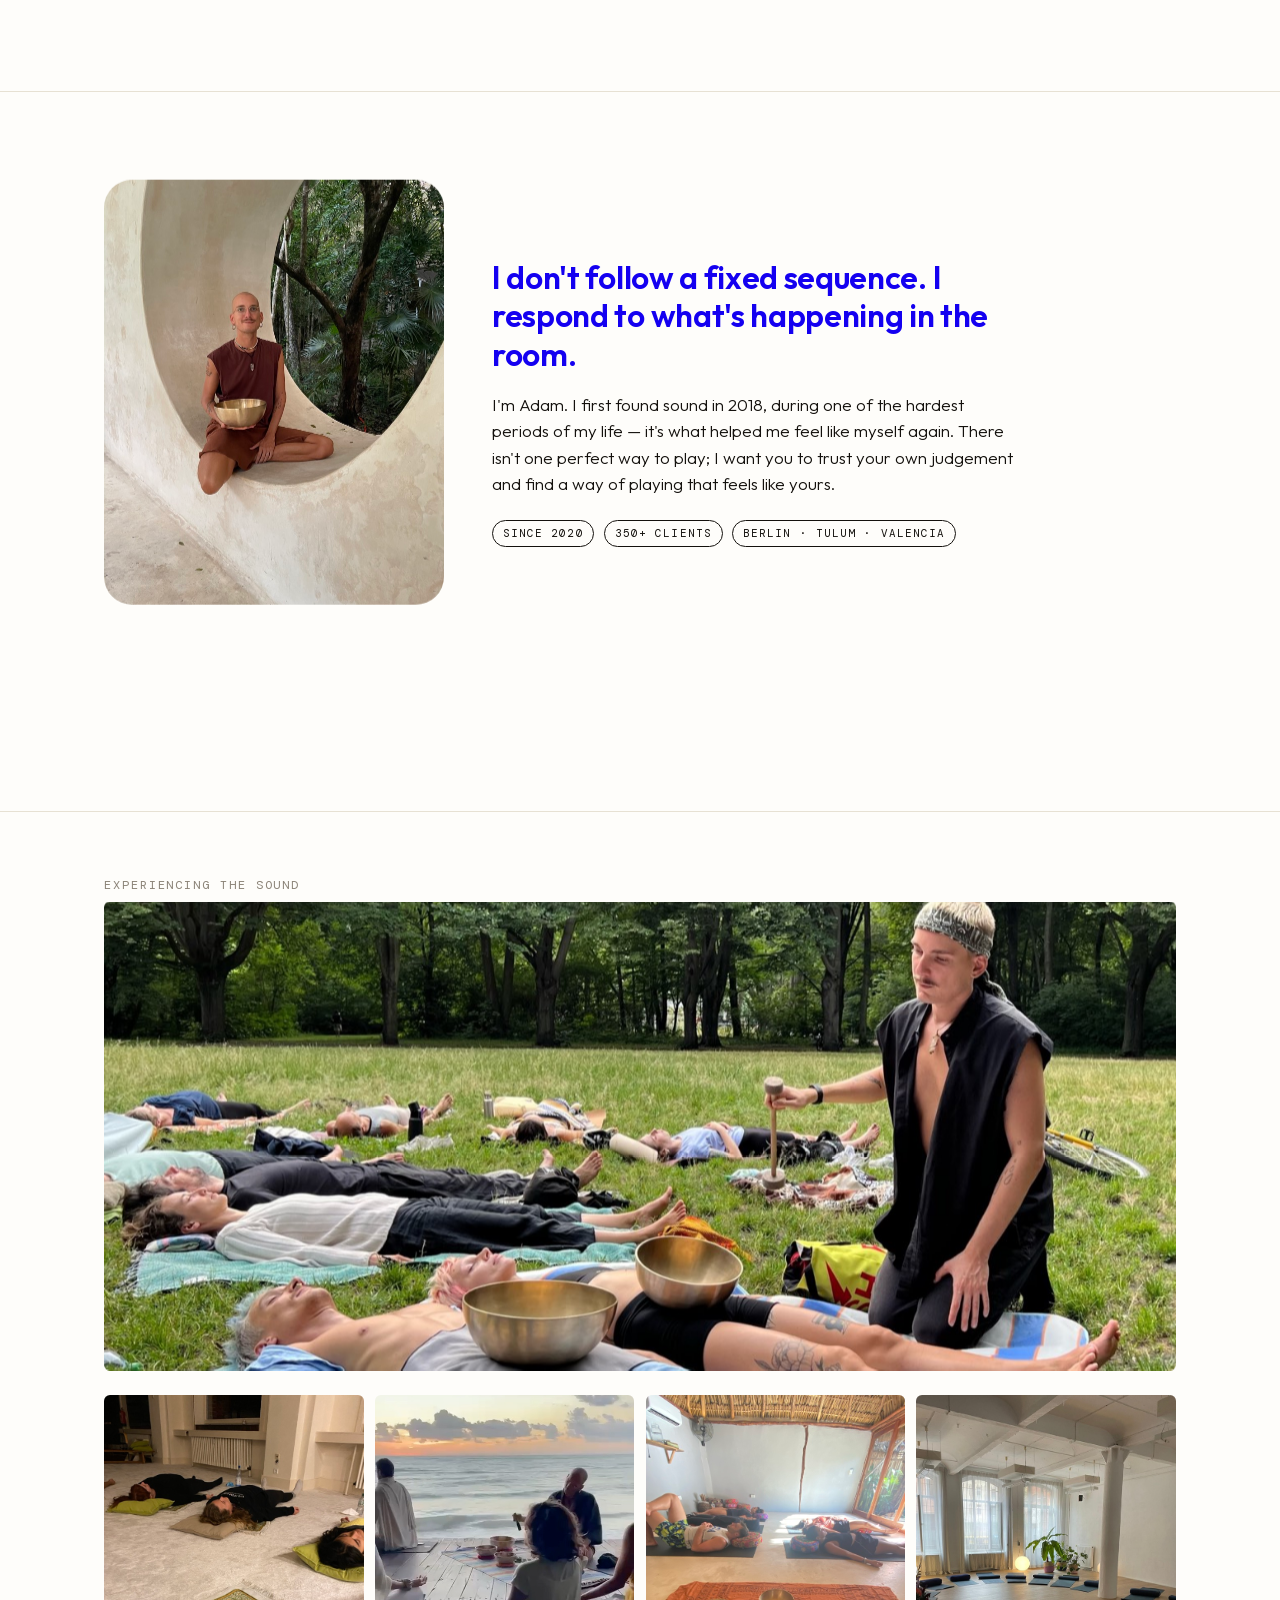
==== commit a203d778: "Redesign training hero: full-bleed photo, serif/script display type Replaced the two-column photo-ca" ====
--- a/index.html
+++ b/index.html
@@ -49,63 +49,41 @@
     .progress { position: absolute; left: 0; bottom: 0; height: 3px; width: 100%; background: var(--klein);
       transform: scaleX(0); transform-origin: left; }
 
-    /* ---- Hero ---- */
-    .hero-v2 { position: sticky; top: var(--header-h, 60px); background: var(--white); overflow: hidden;
-      height: calc(100svh - var(--header-h, 60px)); display: flex; isolation: isolate; z-index: 1; }
-    .hero-row { display: flex; align-items: center; gap: clamp(2rem, 5vw, 4rem); width: 100%; }
-    .hero-inner { position: relative; z-index: 1; flex: 1 1 0; min-width: 0; display: flex; flex-direction: column;
-      gap: clamp(1.2rem, 3svh, 2rem); padding-block: clamp(1.5rem, 3svh, 3rem) clamp(2rem, 5svh, 3.5rem); }
-    .hero-v2 h1 { font-family: var(--font-display); font-weight: 600; text-transform: uppercase;
-      font-size: clamp(2.2rem, min(9vw, 12svh), 6rem); line-height: 0.9; letter-spacing: -0.015em; margin: 0; max-width: 14ch; }
+    /* ---- Hero: full-bleed photo, dark scrim, centered display type ---- */
+    .hero-v2 { position: sticky; top: var(--header-h, 60px); background: var(--ink); overflow: hidden;
+      height: calc(100svh - var(--header-h, 60px)); display: flex; align-items: center; justify-content: center;
+      isolation: isolate; z-index: 1; }
+    .hero-bg { position: absolute; inset: 0; z-index: 0; }
+    .hero-bg img { width: 100%; height: 100%; object-fit: cover; display: block; object-position: center 30%; }
+    .hero-scrim { position: absolute; inset: 0; background: rgba(20, 17, 13, 0.46); }
+    .hero-content { position: relative; z-index: 1; display: flex; flex-direction: column; align-items: center;
+      text-align: center; gap: clamp(1.1rem, 3svh, 1.8rem); padding-block: clamp(1.5rem, 4svh, 3rem); }
+    .hero-kicker { margin: 0; font-family: var(--font-mono); font-size: clamp(0.68rem, 1.4vw, 0.82rem);
+      letter-spacing: 0.22em; text-transform: uppercase; color: var(--yellow); opacity: 0;
+      animation: heroline-in-media .9s cubic-bezier(.22,.61,.36,1) forwards; }
+    .hero-v2 h1 { font-family: 'Playfair Display', serif; font-weight: 600; color: var(--white);
+      font-size: clamp(2.6rem, 9vw, 5.6rem); line-height: 1.08; letter-spacing: -0.01em; margin: 0; max-width: 16ch; }
     .hero-v2 h1 .row { display: block; overflow: hidden; }
     .hero-v2 h1 .row > span { display: block; transform: translateY(110%); }
-    /* Hidden on desktop; shown only in the mobile media query below, where
-       it forces the headline to wrap as two grouped lines ("Learn to hold"
-       / "a sound bath.") instead of four. */
-    .hero-v2 h1 .row-break { display: none; }
     @keyframes heroline-in { to { transform: translateY(0); } }
     .hero-v2 h1 .row > span { animation: heroline-in 1s cubic-bezier(.22,.61,.36,1) forwards; animation-delay: var(--d, 0s); }
-    @media (prefers-reduced-motion: reduce) { .hero-v2 h1 .row > span { animation: none; transform: none; } }
-    .hero-v2 h1 .klein { color: var(--klein); }
-    .hero-v2 h1 .yellow { color: var(--yellow); }
-    .hero-media { display: flex; flex-direction: column; align-items: flex-start; gap: clamp(1.2rem, 3svh, 2rem);
-      max-width: 60ch; opacity: 0; transform: translateY(20px); animation: heroline-in 1.2s cubic-bezier(.22,.61,.36,1) forwards;
-      animation-delay: .85s; }
+    @media (prefers-reduced-motion: reduce) {
+      .hero-v2 h1 .row > span { animation: none; transform: none; }
+      .hero-kicker { animation: none; opacity: 1; }
+    }
+    .hero-v2 h1 .script { font-family: 'Yellowtail', cursive; font-weight: 400; color: var(--yellow);
+      font-size: 1.25em; line-height: 1; display: inline-block; padding-top: 0.15em; }
+    .hero-media { display: flex; flex-direction: column; align-items: center; gap: clamp(1.1rem, 3svh, 1.8rem);
+      max-width: 60ch; opacity: 0; transform: translateY(20px); animation: heroline-in-media 1.2s cubic-bezier(.22,.61,.36,1) forwards;
+      animation-delay: .6s; }
     @keyframes heroline-in-media { to { opacity: 1; transform: none; } }
-    .hero-media { animation-name: heroline-in-media; }
     @media (prefers-reduced-motion: reduce) { .hero-media { animation: none; opacity: 1; transform: none; } }
-    .hero-media p { margin: 0; max-width: 34ch; font-size: clamp(1.05rem, 2vw, 1.35rem); line-height: 1.5; font-weight: 400; }
-    /* Clean rounded-rectangle photo card (replaces the old irregular
-       silhouette clip-path for the hero specifically — other silhouette
-       photos on the page are untouched). Fixed-ish width on desktop so it
-       reads as a proper photo card beside the text, not an overlay. */
-    .hero-silhouette { position: relative; flex: 0 0 clamp(280px, 34vw, 460px); aspect-ratio: 4 / 5;
-      border-radius: 28px; overflow: hidden; background: #F4F0E6; }
-    .hero-silhouette img { width: 100%; height: 100%; object-fit: cover; display: block; }
-    @media (max-width: 860px) {
-      /* Photo first, full-width, then the text stacked below — matching
-         the mobile design reference exactly. Height is capped by viewport
-         (not just width-driven aspect-ratio) so photo + headline + subline
-         + button always fit inside the sticky hero's fixed height budget.
-         The photo gets the bulk of that budget so it reads as a tall,
-         upright portrait rather than a shallow cropped strip; the text
-         block below is tightened up to make room for it. */
-      .hero-row { flex-direction: column; justify-content: center; gap: clamp(0.6rem, 2.2svh, 1rem); }
-      .hero-silhouette { order: -1; flex: none; width: 100%; aspect-ratio: auto; height: min(48svh, 460px); }
-      /* The photo's native ratio (4:5) is taller than this box, so cover
-         crops top/bottom. Default center-crop was cutting into the bowl
-         held up top-right; anchoring to the top keeps the face and that
-         bowl in frame and crops the (less important) bottom edge instead. */
-      .hero-silhouette img { object-position: center top; }
-      .hero-inner { flex: none; padding-block: 0; gap: clamp(0.5rem, 1.4svh, 0.9rem); }
-      .hero-v2 h1 { font-size: clamp(1.75rem, min(7.6vw, 8.5svh), 6rem); }
-      /* Two grouped lines instead of four: rows sit inline (with the
-         natural whitespace between them read as a word space) and the
-         row-break forces the wrap point between "to hold" and "a sound". */
-      .hero-v2 h1 .row { display: inline-block; }
-      .hero-v2 h1 .row > span { display: inline-block; }
-      .hero-v2 h1 .row-break { display: block; }
-      .hero-media { gap: clamp(0.5rem, 1.4svh, 0.9rem); }
+    .hero-media p { margin: 0; max-width: 42ch; font-size: clamp(1rem, 2vw, 1.2rem); line-height: 1.5;
+      font-weight: 400; color: rgba(254, 253, 250, 0.92); }
+    @media (max-width: 640px) {
+      .hero-v2 h1 { font-size: clamp(2.1rem, 11vw, 3.2rem); }
+      .hero-content { gap: clamp(0.9rem, 2.4svh, 1.4rem); padding-inline: 1rem; }
+      .hero-media { gap: clamp(0.9rem, 2.2svh, 1.4rem); }
     }
 
     /* ---- Every top-level section gets position:relative + isolation so its own
@@ -421,26 +399,20 @@
 
   <!-- Hero -->
   <section id="top" class="hero-v2">
-    <div class="wrap hero-row">
-      <div class="hero-inner">
-        <h1>
-          <span class="row"><span style="--d:0s">Learn</span></span>
-          <span class="row"><span style="--d:.16s">to hold</span></span>
-          <br class="row-break" aria-hidden="true">
-          <span class="row"><span class="klein" style="--d:.32s">a sound</span></span>
-          <span class="row"><span class="klein" style="--d:.48s">bath<span class="yellow">.</span></span></span>
-        </h1>
-        <div class="hero-media">
-          <p>A small, practical training in Valencia. Two days of practising, until you
-            can guide a complete sound bath of your own.</p>
-          <a class="btn btn--primary" href="https://forms.gle/iTy1PEj1dVYHadny7" target="_blank" rel="noopener">Apply</a>
-        </div>
-      </div>
-      <div class="hero-silhouette" aria-hidden="true">
-        <picture>
-          <source media="(max-width: 860px)" srcset="assets/photos/hero-photo-mobile.jpg">
-          <img src="assets/photos/hero-photo.jpg" alt="" loading="eager">
-        </picture>
+    <div class="hero-bg" aria-hidden="true">
+      <img src="assets/photos/hero-full.jpg" alt="" loading="eager">
+    </div>
+    <div class="hero-scrim" aria-hidden="true"></div>
+    <div class="wrap hero-content">
+      <p class="hero-kicker">Valencia · 2–4 October 2026</p>
+      <h1>
+        <span class="row"><span style="--d:0s">Learn to hold</span></span>
+        <span class="row"><span class="script" style="--d:.2s">a sound bath</span></span>
+      </h1>
+      <div class="hero-media">
+        <p>A small, practical training in Valencia. Two days of practising, until you
+          can guide a complete sound bath of your own.</p>
+        <a class="btn btn--outline-yellow" href="https://forms.gle/iTy1PEj1dVYHadny7" target="_blank" rel="noopener">Apply</a>
       </div>
     </div>
   </section>
--- a/assets/fonts/fonts.css
+++ b/assets/fonts/fonts.css
@@ -36,3 +36,22 @@
   src: url('dm-mono-500.woff2') format('woff2');
   unicode-range: U+0000-00FF, U+0131, U+0152-0153, U+02BB-02BC, U+02C6, U+02DA, U+02DC, U+0304, U+0308, U+0329, U+2000-206F, U+20AC, U+2122, U+2191, U+2193, U+2212, U+2215, U+FEFF, U+FFFD;
 }
+
+/* Hero-only display faces (training page hero: "Learn to hold" / "a sound bath"). */
+@font-face {
+  font-family: 'Playfair Display';
+  font-style: normal;
+  font-weight: 600;
+  font-display: swap;
+  src: url('playfair-display-600.woff2') format('woff2');
+  unicode-range: U+0000-00FF, U+0131, U+0152-0153, U+02BB-02BC, U+02C6, U+02DA, U+02DC, U+0304, U+0308, U+0329, U+2000-206F, U+20AC, U+2122, U+2191, U+2193, U+2212, U+2215, U+FEFF, U+FFFD;
+}
+
+@font-face {
+  font-family: 'Yellowtail';
+  font-style: normal;
+  font-weight: 400;
+  font-display: swap;
+  src: url('yellowtail-400.woff2') format('woff2');
+  unicode-range: U+0000-00FF, U+0131, U+0152-0153, U+02BB-02BC, U+02C6, U+02DA, U+02DC, U+0304, U+0308, U+0329, U+2000-206F, U+20AC, U+2122, U+2191, U+2193, U+2212, U+2215, U+FEFF, U+FFFD;
+}
--- a/tokens.css
+++ b/tokens.css
@@ -132,6 +132,10 @@
 .btn--signal  { background: var(--ink);    color: var(--yellow); }
 .btn--ghost   { background: transparent;   color: var(--ink); border-color: var(--ink); }
 .btn--spark   { background: var(--pink);   color: var(--white); }  /* use sparingly */
+/* Outlined pill — for a CTA sitting directly on a photo (e.g. a full-bleed hero). */
+.btn--outline-yellow { background: transparent; color: var(--yellow); border: 1.5px solid var(--yellow);
+  border-radius: 999px; }
+.btn--outline-yellow:hover { background: var(--yellow); color: var(--ink); }
 
 /* ==========================================================================
    READABILITY GUARDRAILS (do not break these)
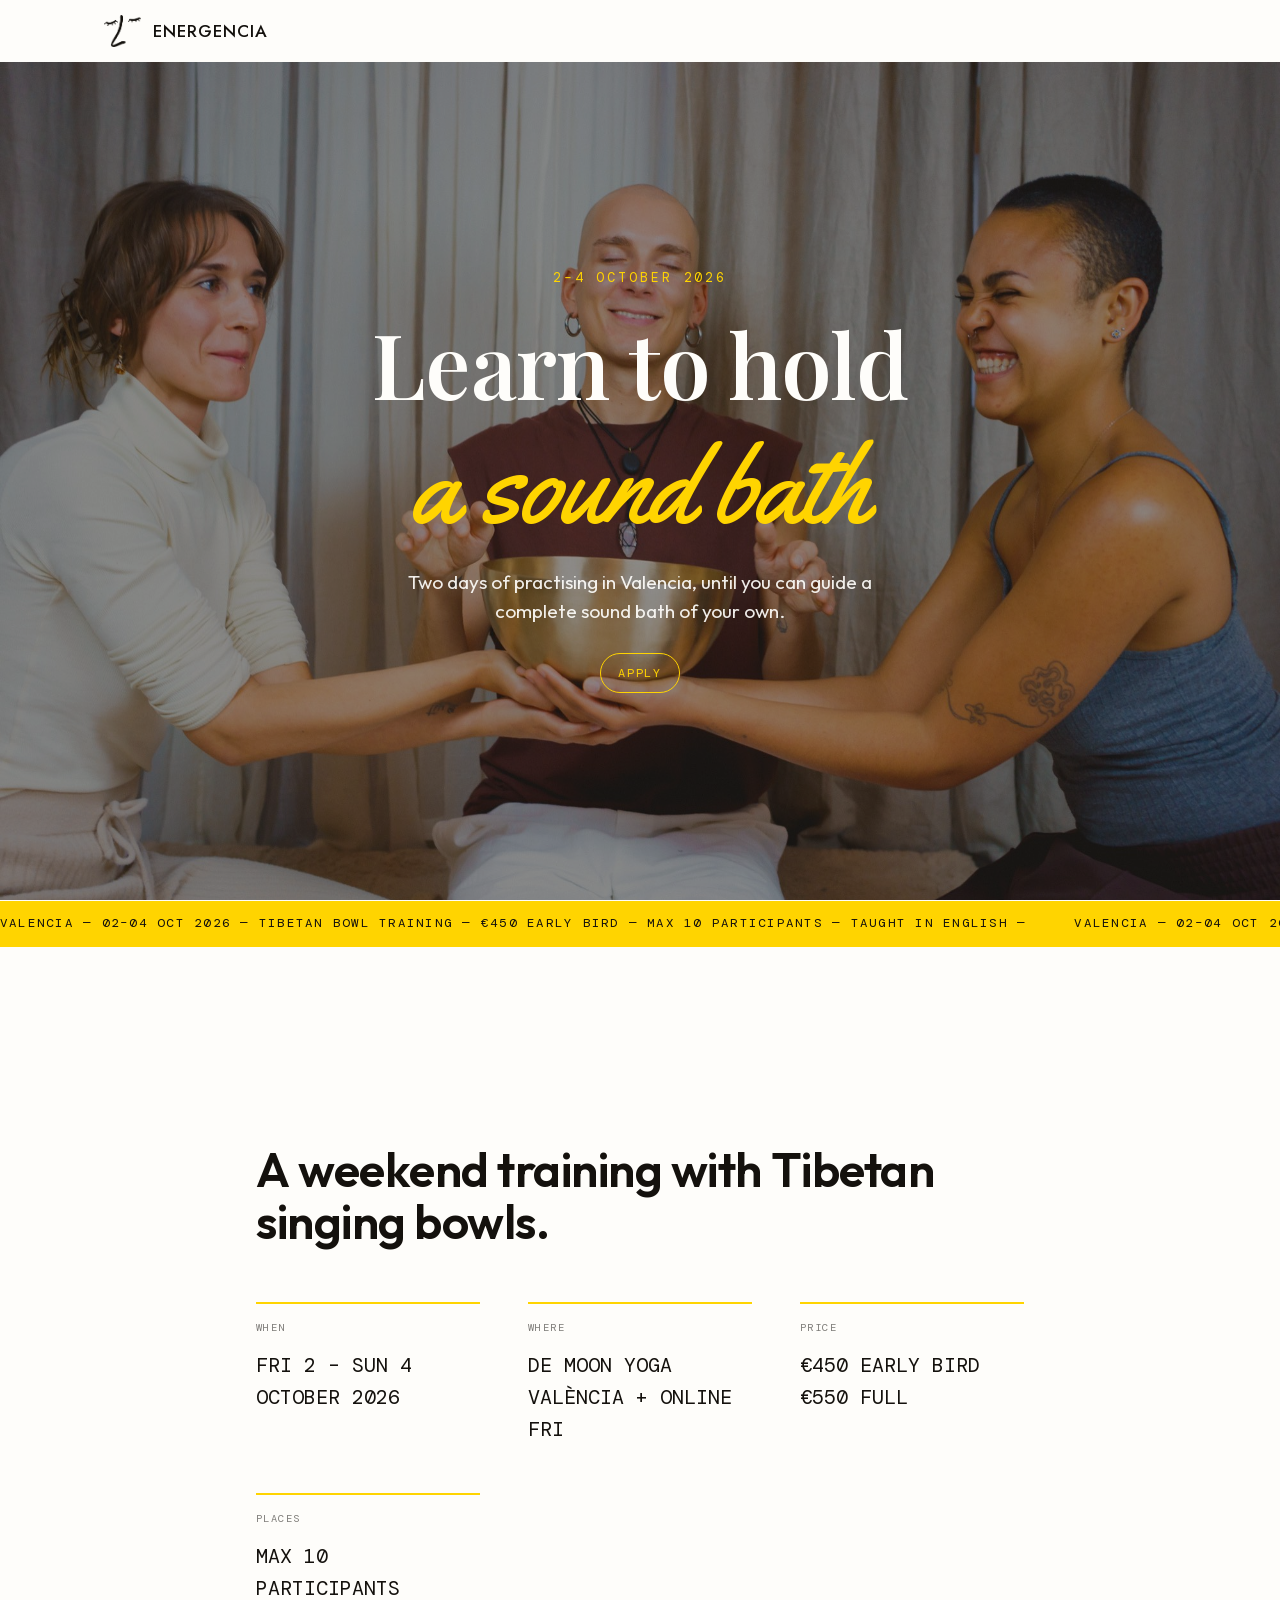
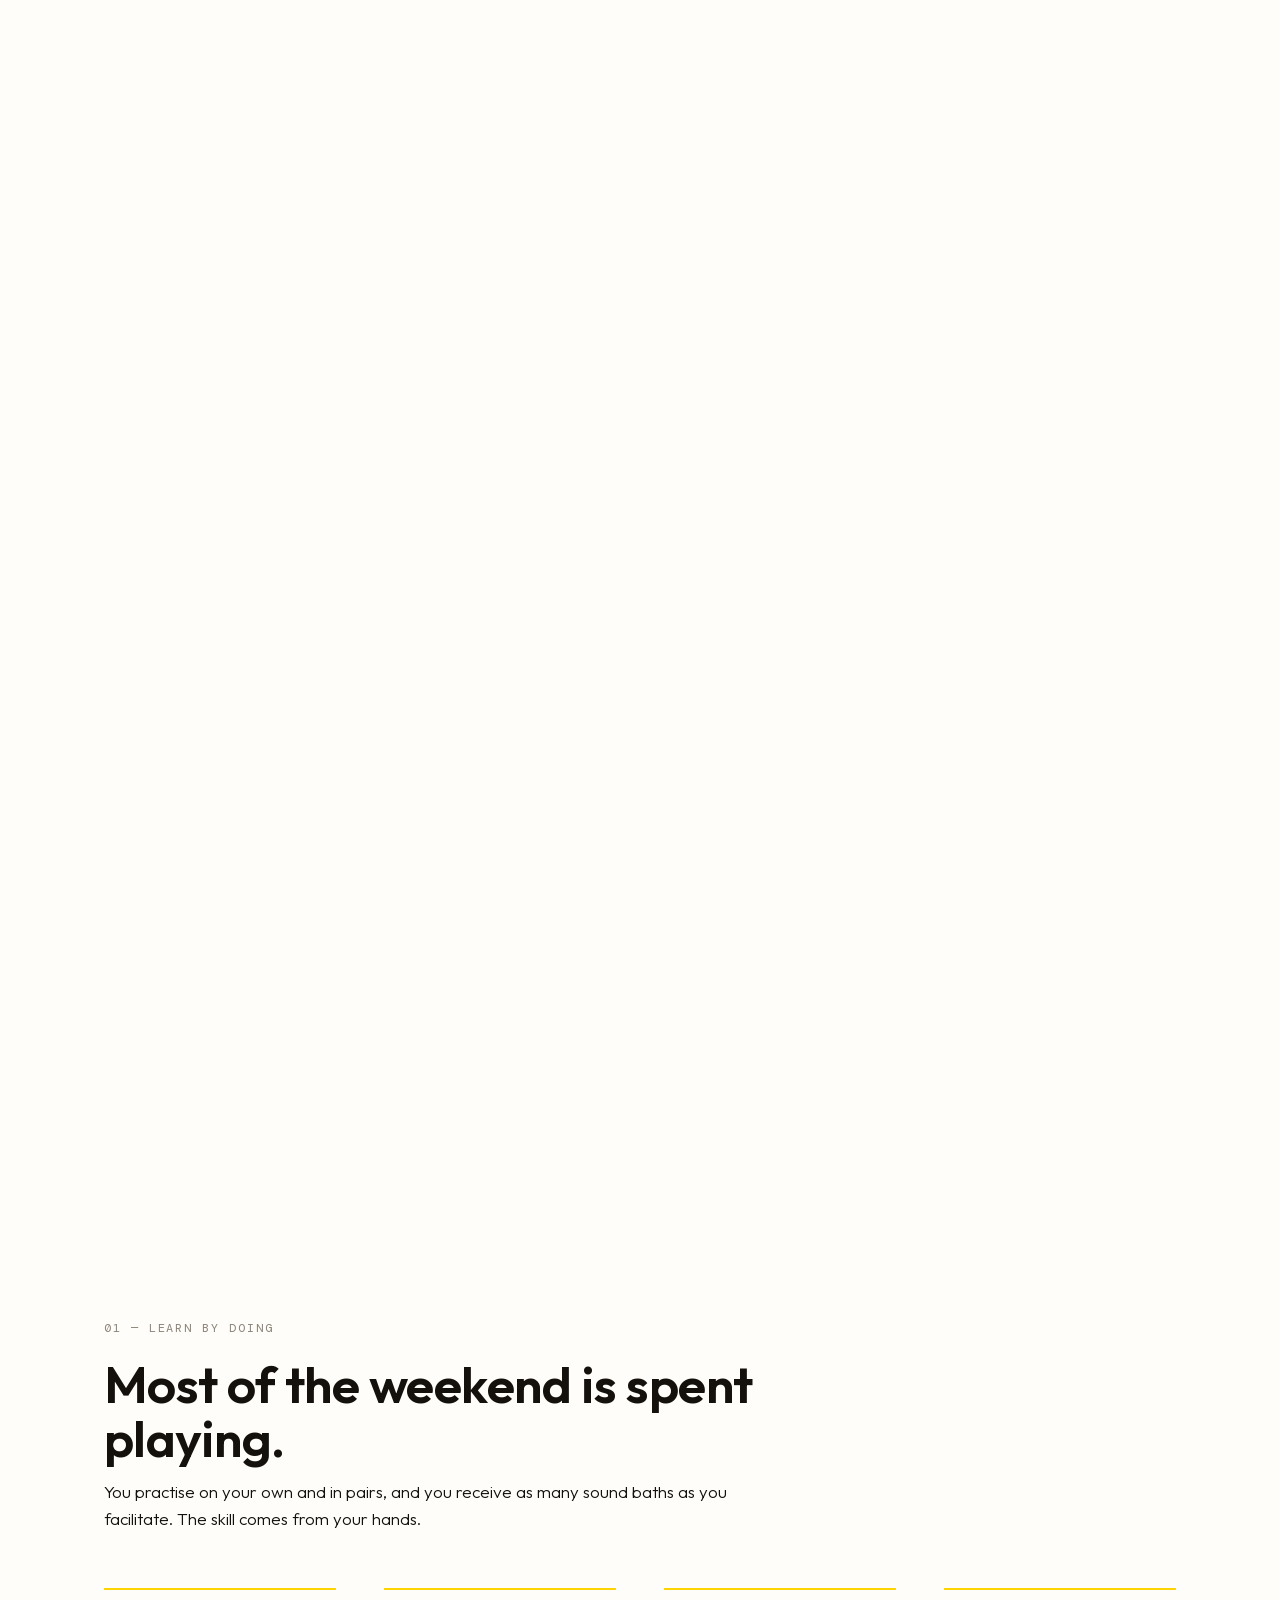
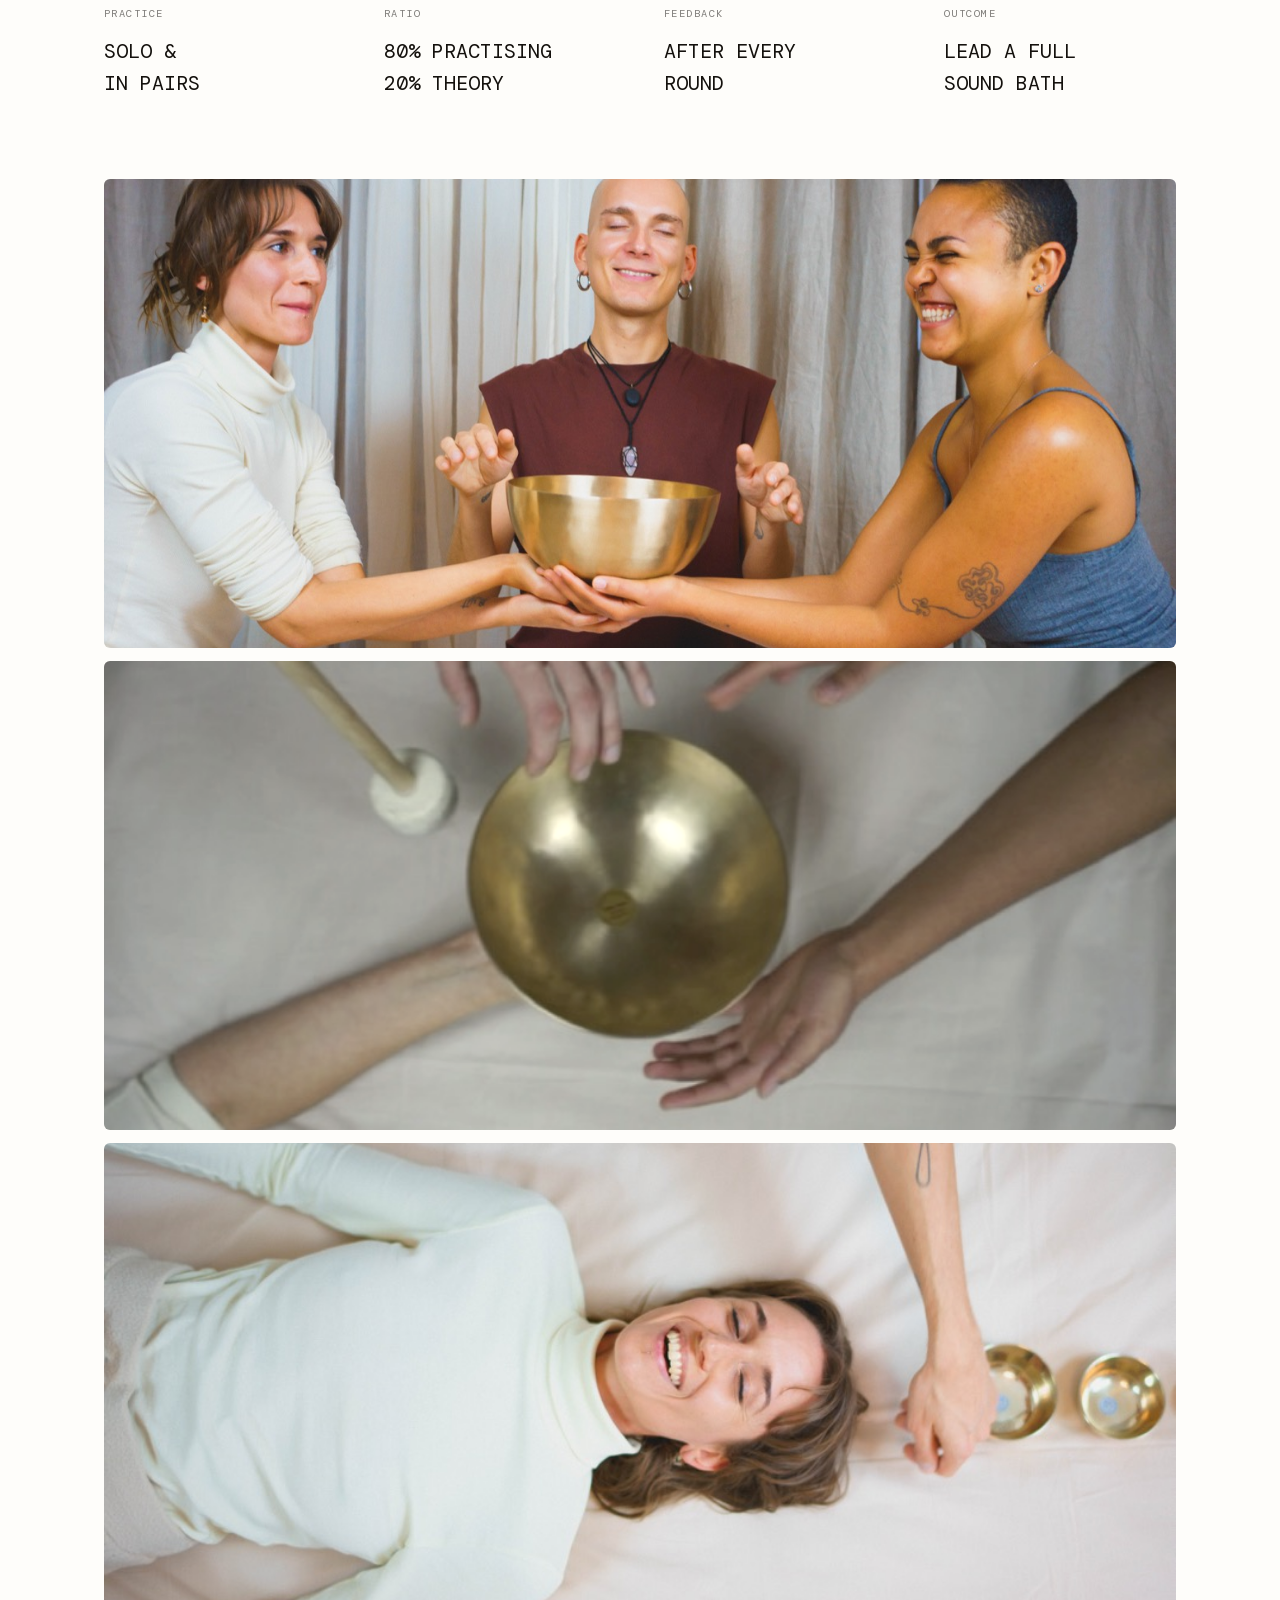
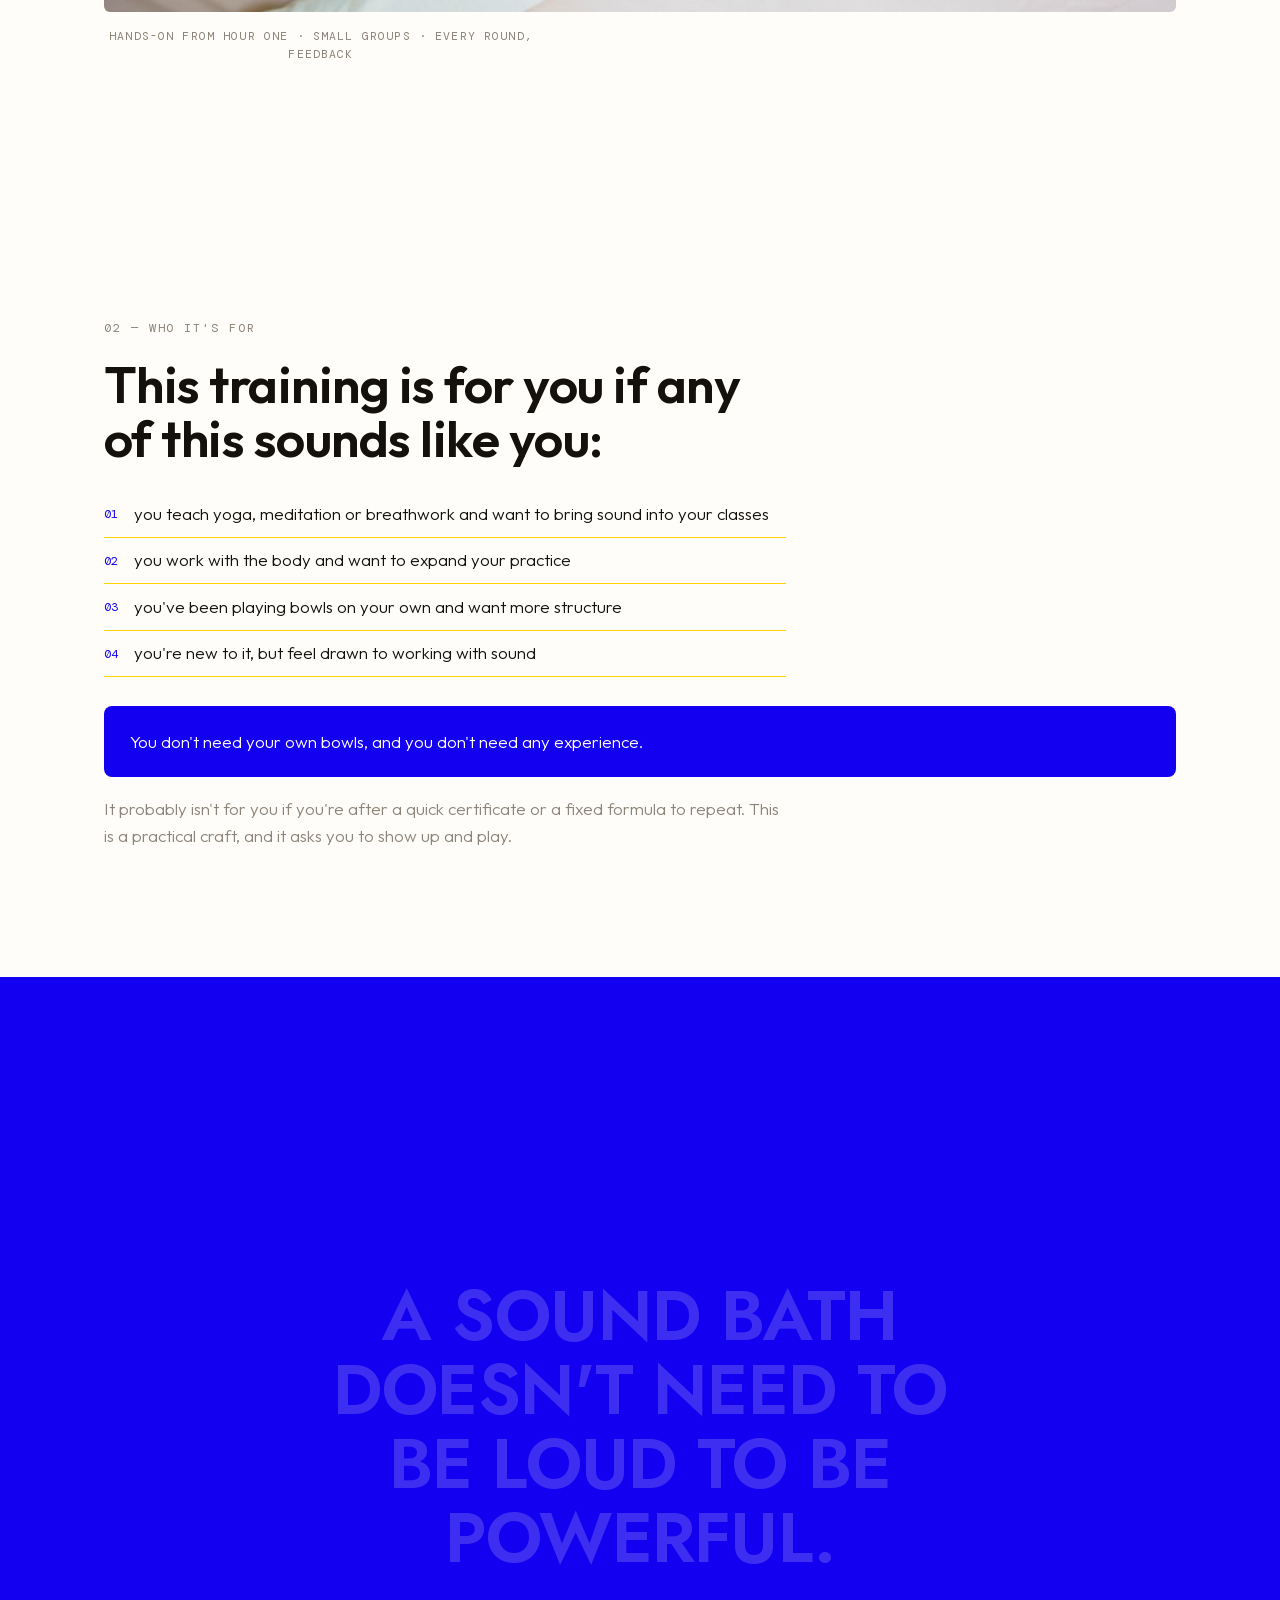
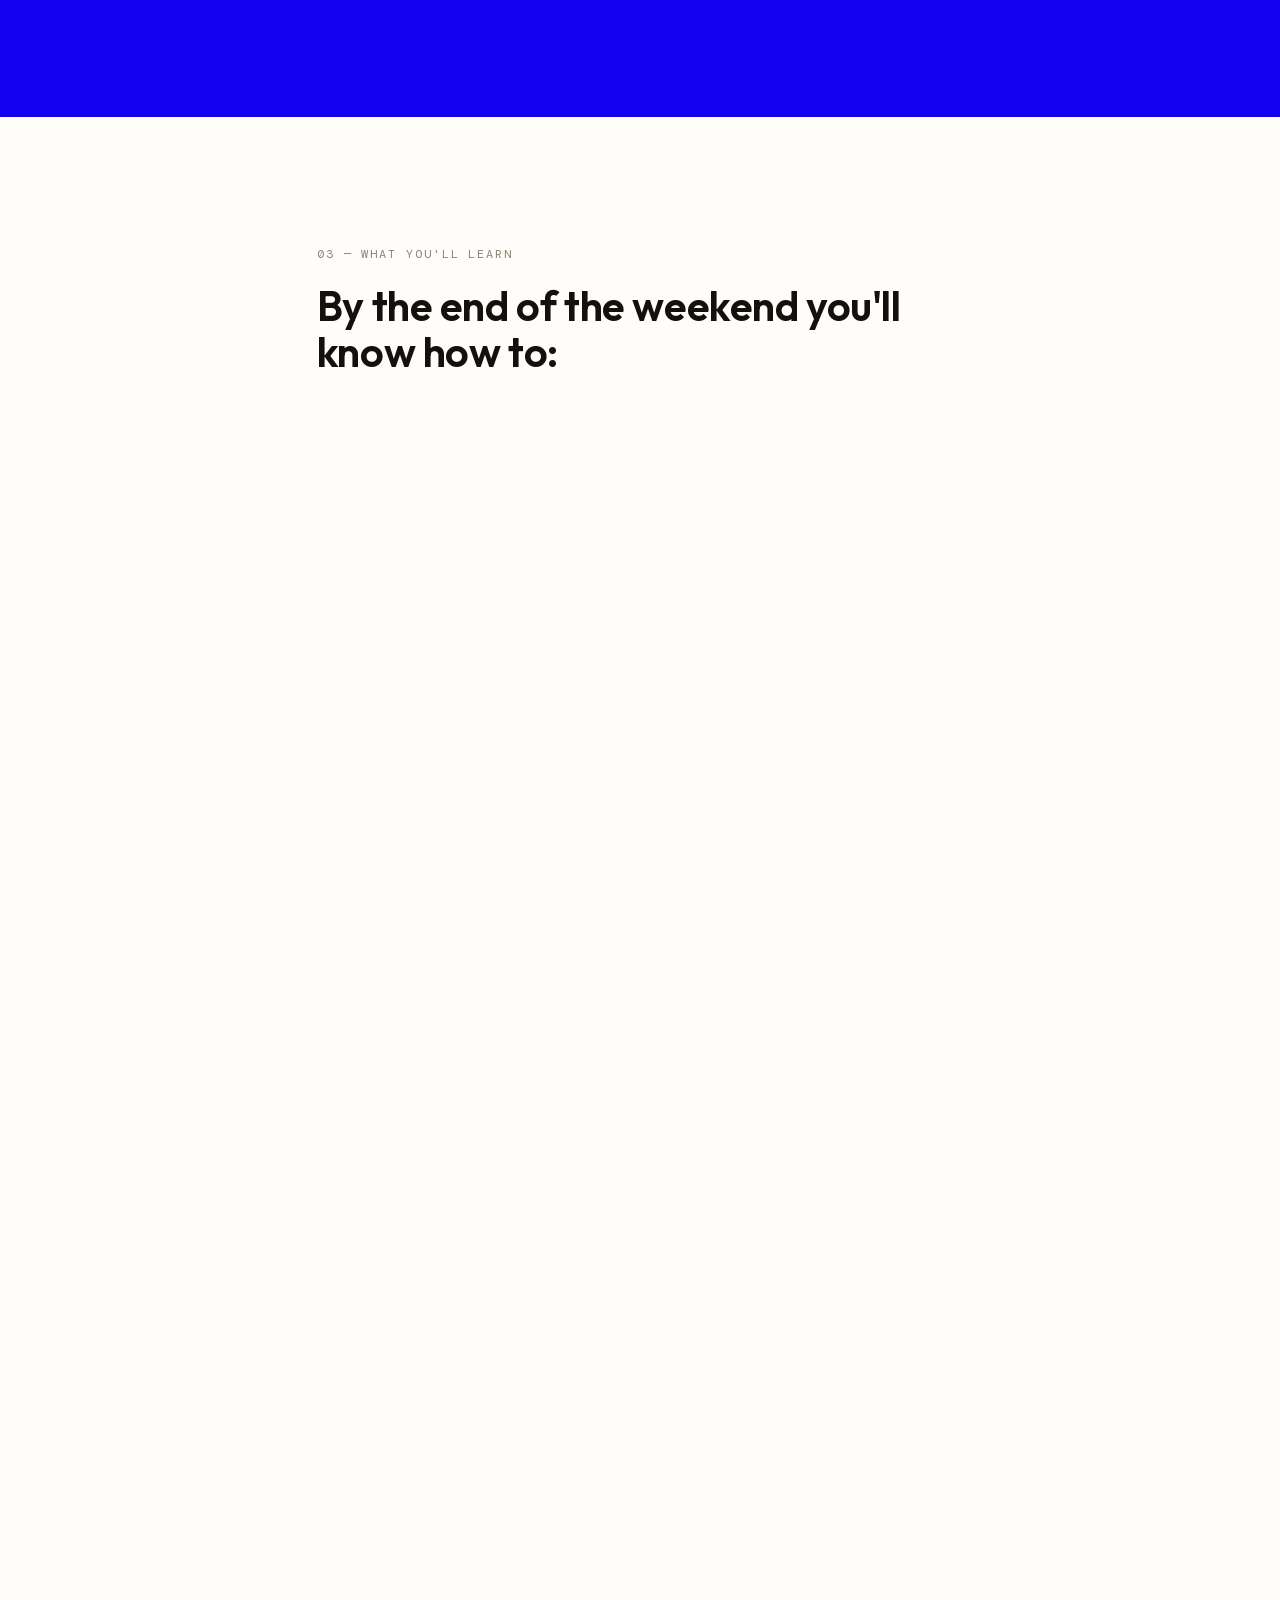
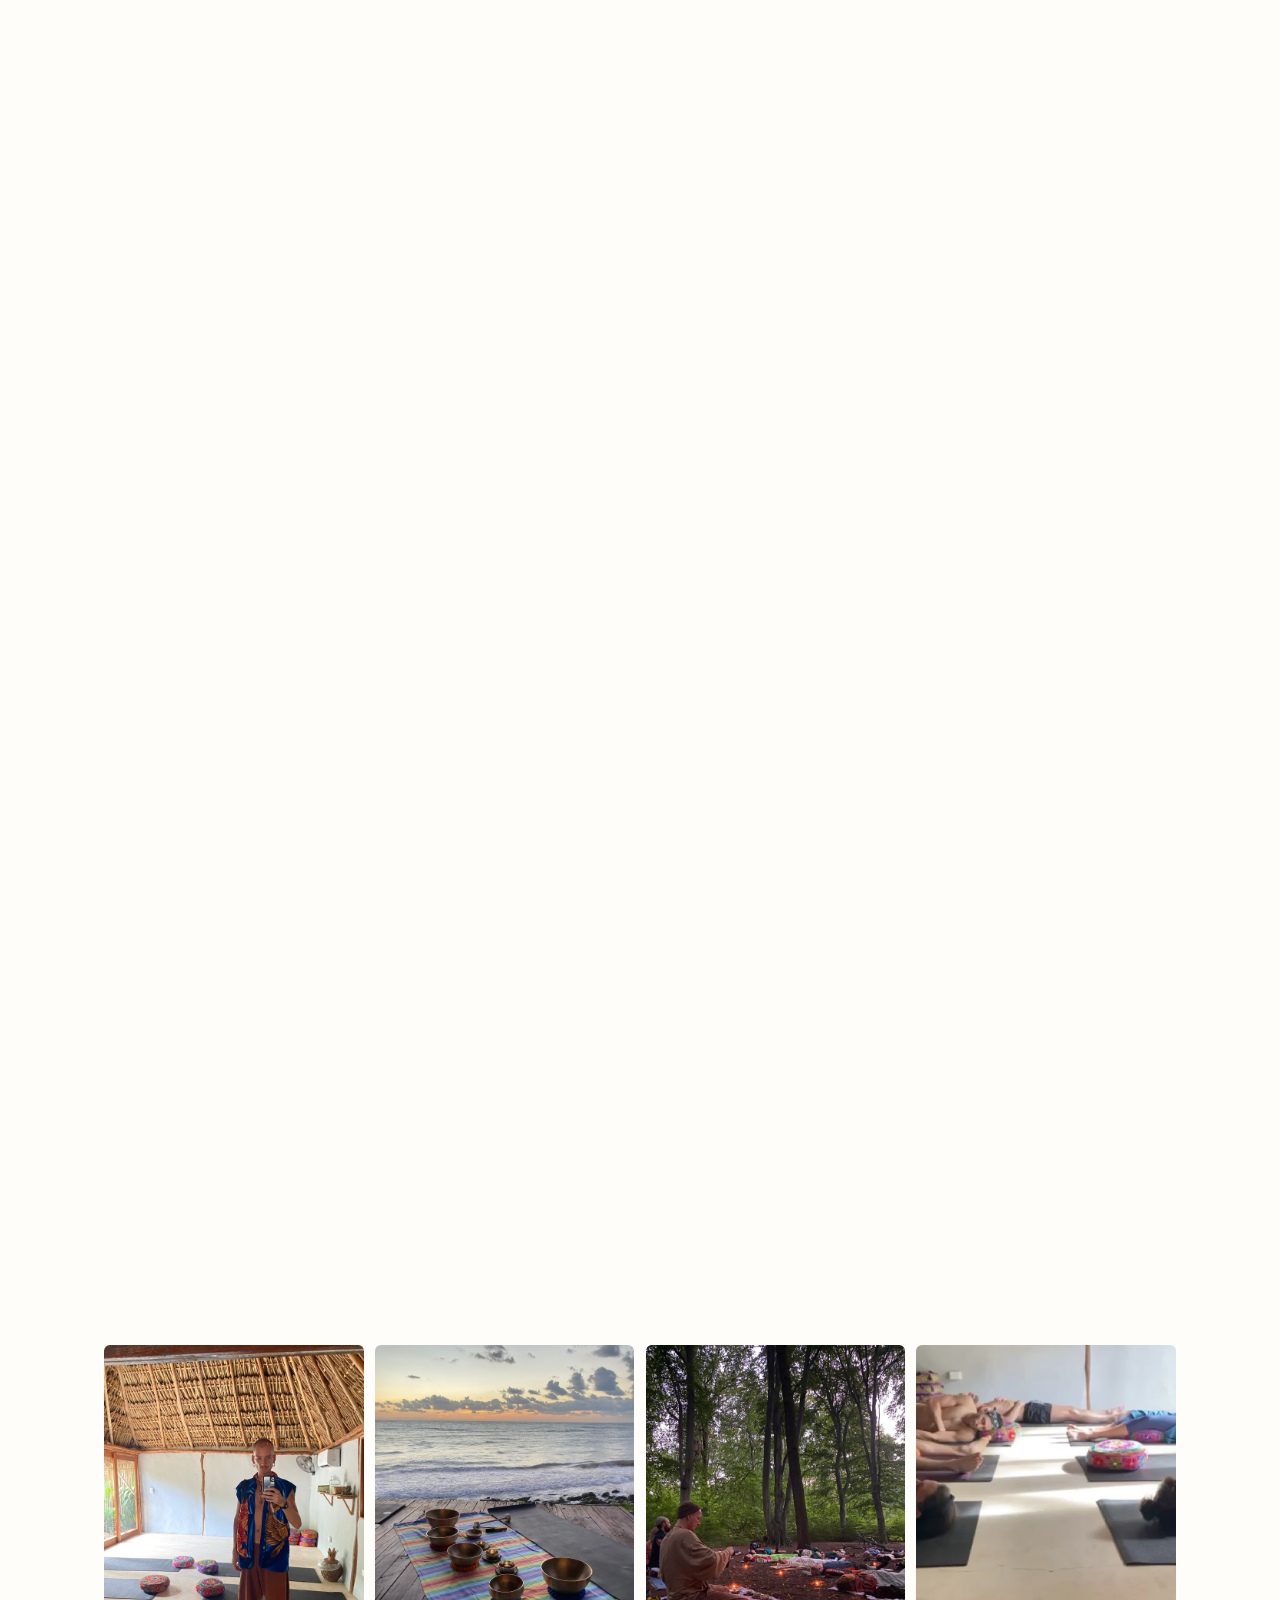
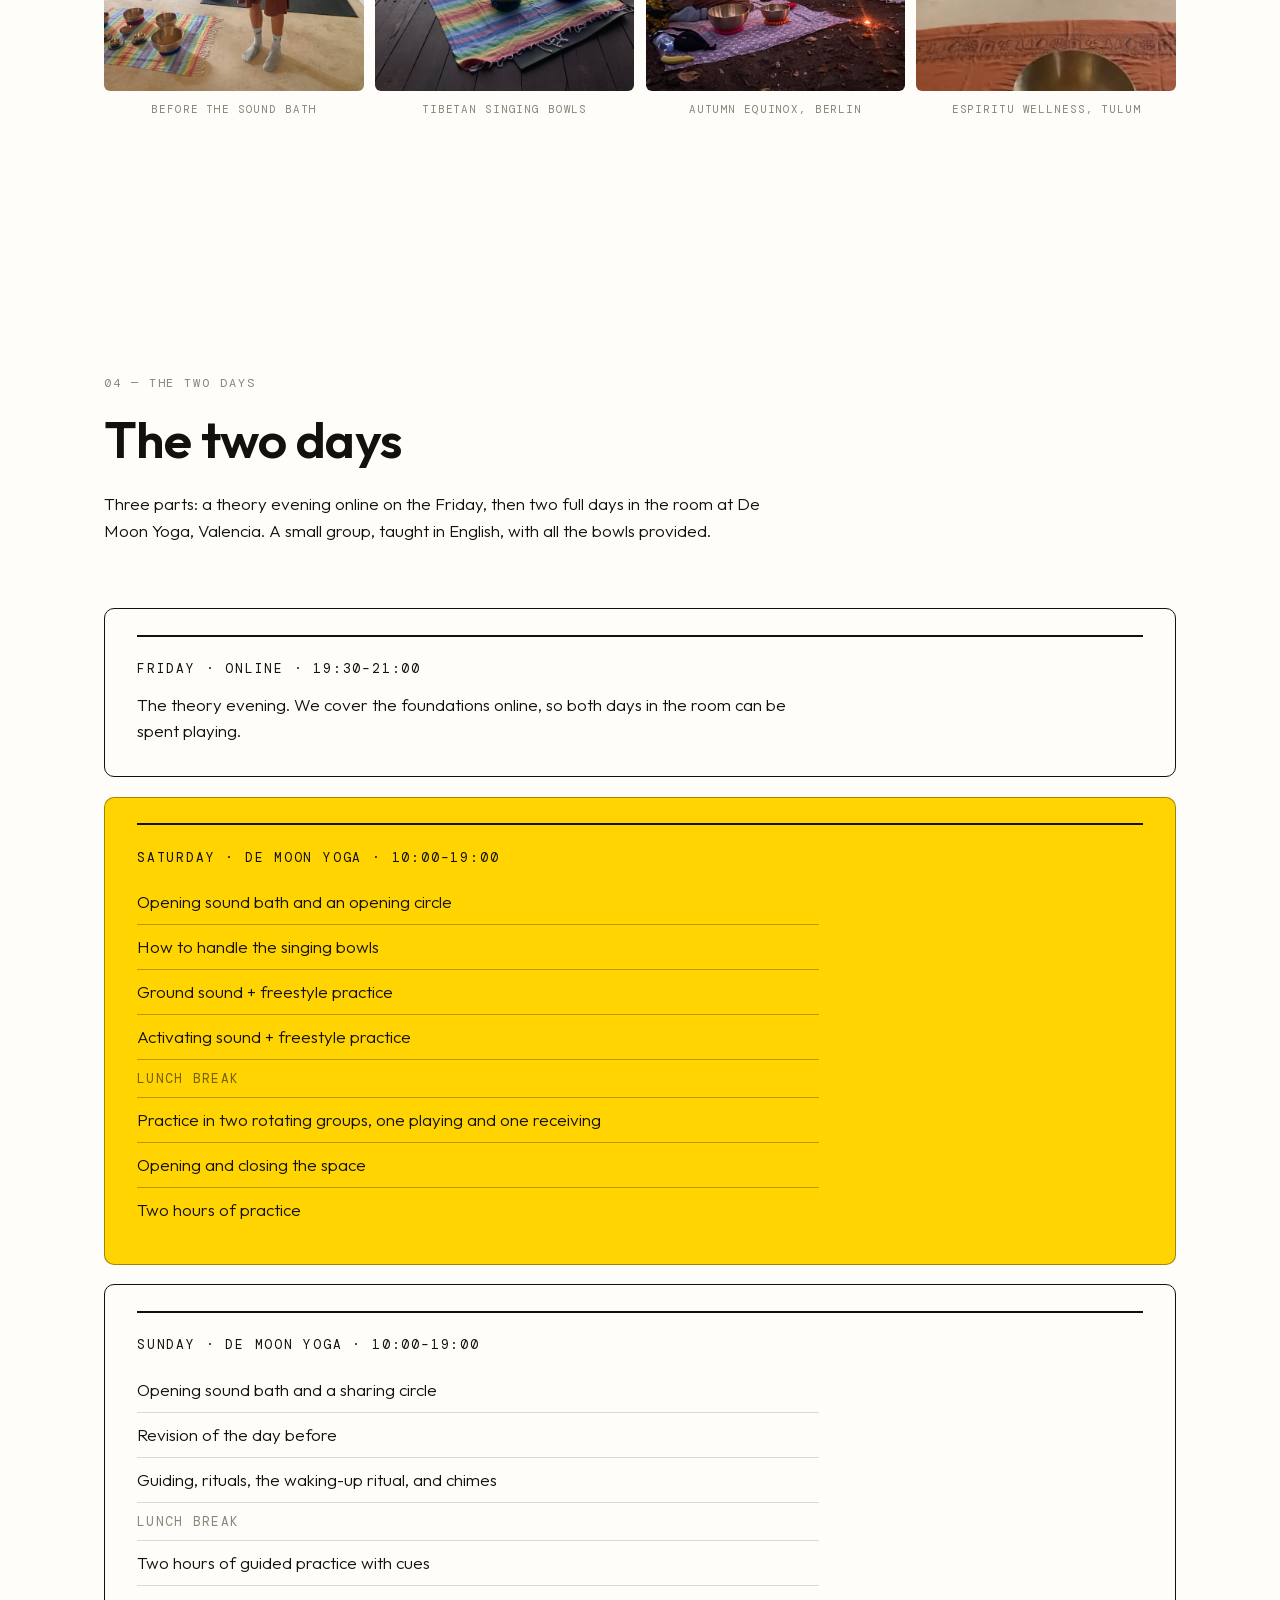
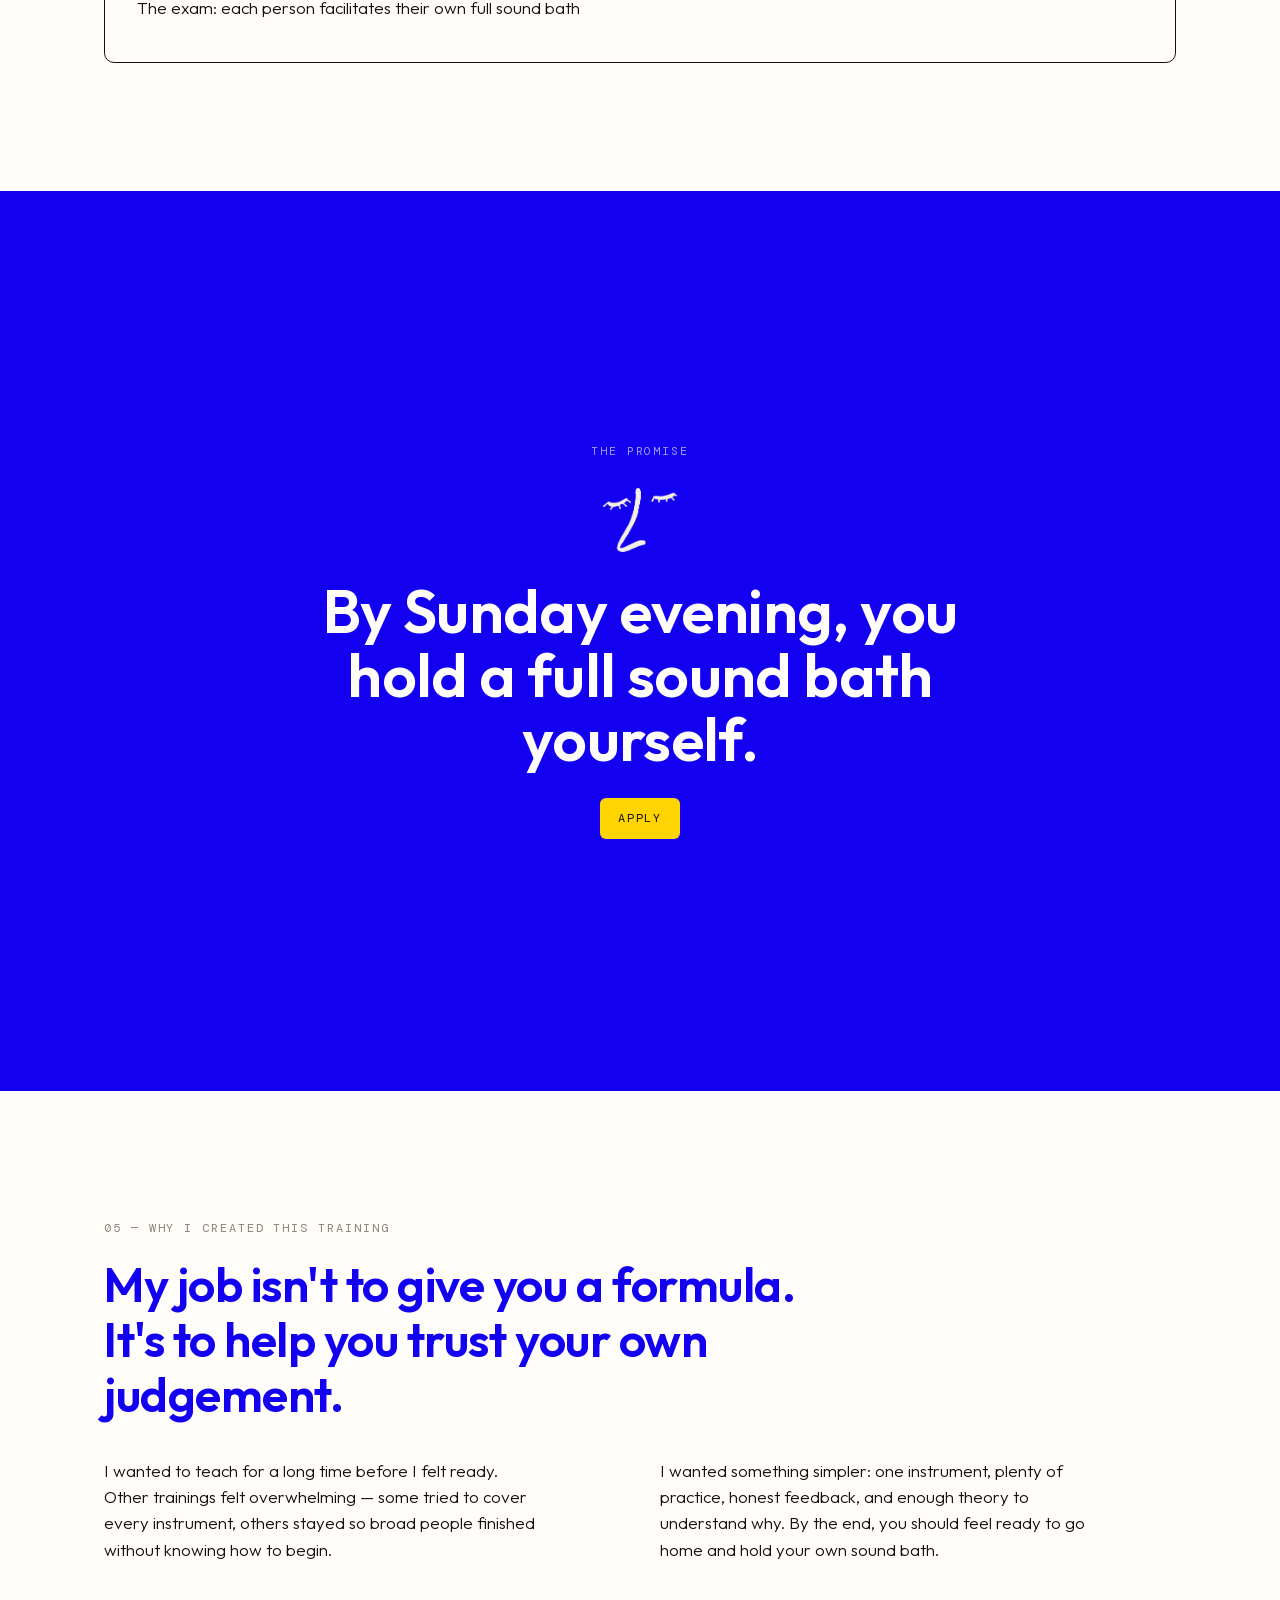
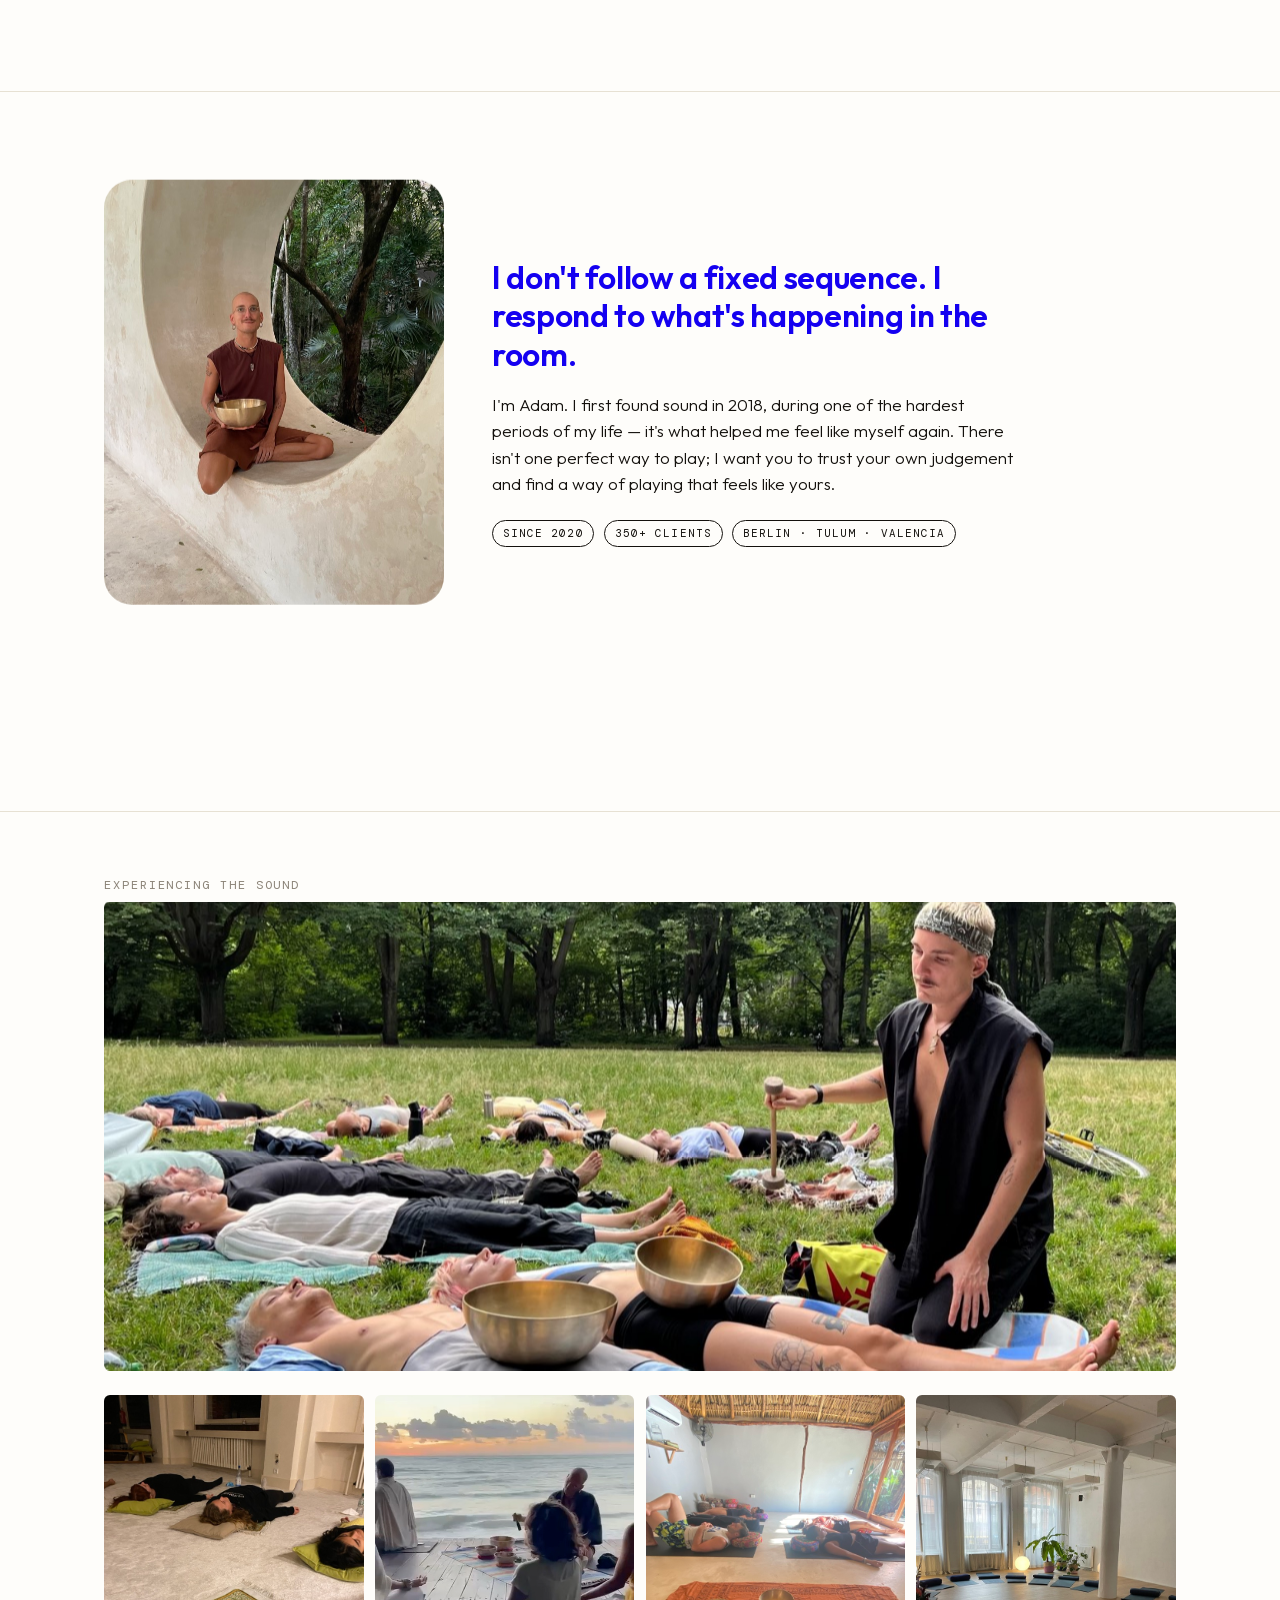
==== commit a8b8260e: "Mobile hero: photo card above text, matching client's phone mockup Desktop keeps the full-bleed phot" ====
--- a/index.html
+++ b/index.html
@@ -73,17 +73,30 @@
     }
     .hero-v2 h1 .script { font-family: 'Yellowtail', cursive; font-weight: 400; color: var(--yellow);
       font-size: 1.25em; line-height: 1; display: inline-block; padding-top: 0.15em; }
-    .hero-media { display: flex; flex-direction: column; align-items: center; gap: clamp(1.1rem, 3svh, 1.8rem);
-      max-width: 60ch; opacity: 0; transform: translateY(20px); animation: heroline-in-media 1.2s cubic-bezier(.22,.61,.36,1) forwards;
-      animation-delay: .6s; }
+    .hero-sub, .hero-cta { opacity: 0; transform: translateY(20px);
+      animation: heroline-in-media 1.2s cubic-bezier(.22,.61,.36,1) forwards; animation-delay: .6s; }
     @keyframes heroline-in-media { to { opacity: 1; transform: none; } }
-    @media (prefers-reduced-motion: reduce) { .hero-media { animation: none; opacity: 1; transform: none; } }
-    .hero-media p { margin: 0; max-width: 42ch; font-size: clamp(1rem, 2vw, 1.2rem); line-height: 1.5;
+    @media (prefers-reduced-motion: reduce) { .hero-sub, .hero-cta { animation: none; opacity: 1; transform: none; } }
+    .hero-sub { margin: 0; max-width: 42ch; font-size: clamp(1rem, 2vw, 1.2rem); line-height: 1.5;
       font-weight: 400; color: rgba(254, 253, 250, 0.92); }
     @media (max-width: 640px) {
-      .hero-v2 h1 { font-size: clamp(2.1rem, 11vw, 3.2rem); }
-      .hero-content { gap: clamp(0.9rem, 2.4svh, 1.4rem); padding-inline: 1rem; }
-      .hero-media { gap: clamp(0.9rem, 2.2svh, 1.4rem); }
+      /* Smartphone gets its own layout (per the client's smartphone-specific
+         mockup): the photo becomes a discrete rounded card near the top
+         instead of a full-bleed background, and the order below it is
+         headline, subtext, date, then Apply — different from desktop's
+         source order (date, headline, subtext, Apply), so this reorders
+         via flex `order` instead of duplicating any content. Desktop's
+         full-bleed overlay treatment above is untouched. */
+      .hero-v2 { display: flex; flex-direction: column; align-items: center; justify-content: center;
+        padding-block: 1rem; gap: clamp(0.7rem, 1.8svh, 1.1rem); }
+      .hero-bg { position: relative; inset: auto; width: 100%; max-width: 360px;
+        height: min(42svh, 380px); border-radius: 24px; overflow: hidden; flex-shrink: 0; }
+      .hero-scrim { display: none; }
+      .hero-content { padding-block: 0; padding-inline: 1rem; gap: clamp(0.6rem, 1.6svh, 0.9rem); }
+      .hero-v2 h1 { font-size: clamp(2rem, 10vw, 3.2rem); order: 1; }
+      .hero-sub { order: 2; }
+      .hero-kicker { order: 3; }
+      .hero-cta { order: 4; }
     }
 
     /* ---- Every top-level section gets position:relative + isolation so its own
@@ -404,16 +417,13 @@
     </div>
     <div class="hero-scrim" aria-hidden="true"></div>
     <div class="wrap hero-content">
-      <p class="hero-kicker">Valencia · 2–4 October 2026</p>
+      <p class="hero-kicker">2–4 October 2026</p>
       <h1>
         <span class="row"><span style="--d:0s">Learn to hold</span></span>
         <span class="row"><span class="script" style="--d:.2s">a sound bath</span></span>
       </h1>
-      <div class="hero-media">
-        <p>A small, practical training in Valencia. Two days of practising, until you
-          can guide a complete sound bath of your own.</p>
-        <a class="btn btn--outline-yellow" href="https://forms.gle/iTy1PEj1dVYHadny7" target="_blank" rel="noopener">Apply</a>
-      </div>
+      <p class="hero-sub">Two days of practising in Valencia, until you can guide a complete sound bath of your own.</p>
+      <a class="btn btn--outline-yellow hero-cta" href="https://forms.gle/iTy1PEj1dVYHadny7" target="_blank" rel="noopener">Apply</a>
     </div>
   </section>
 
